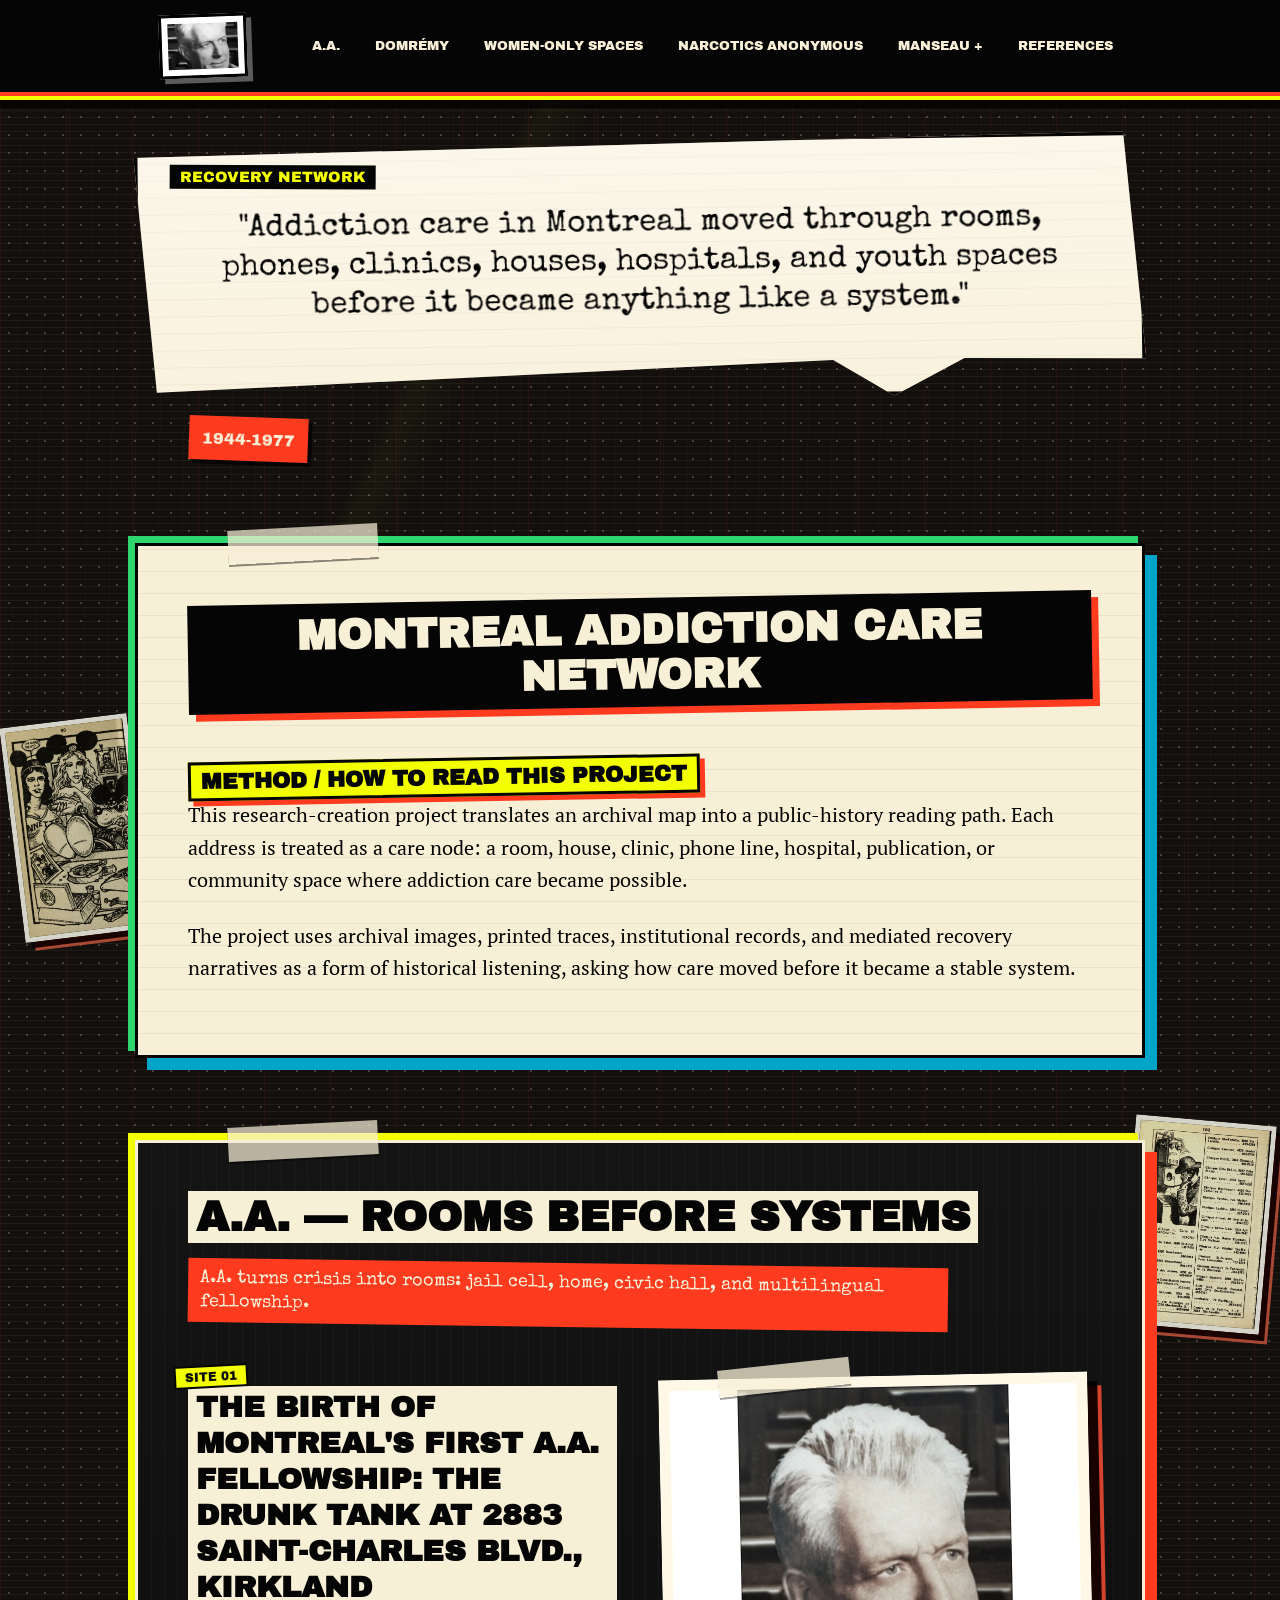
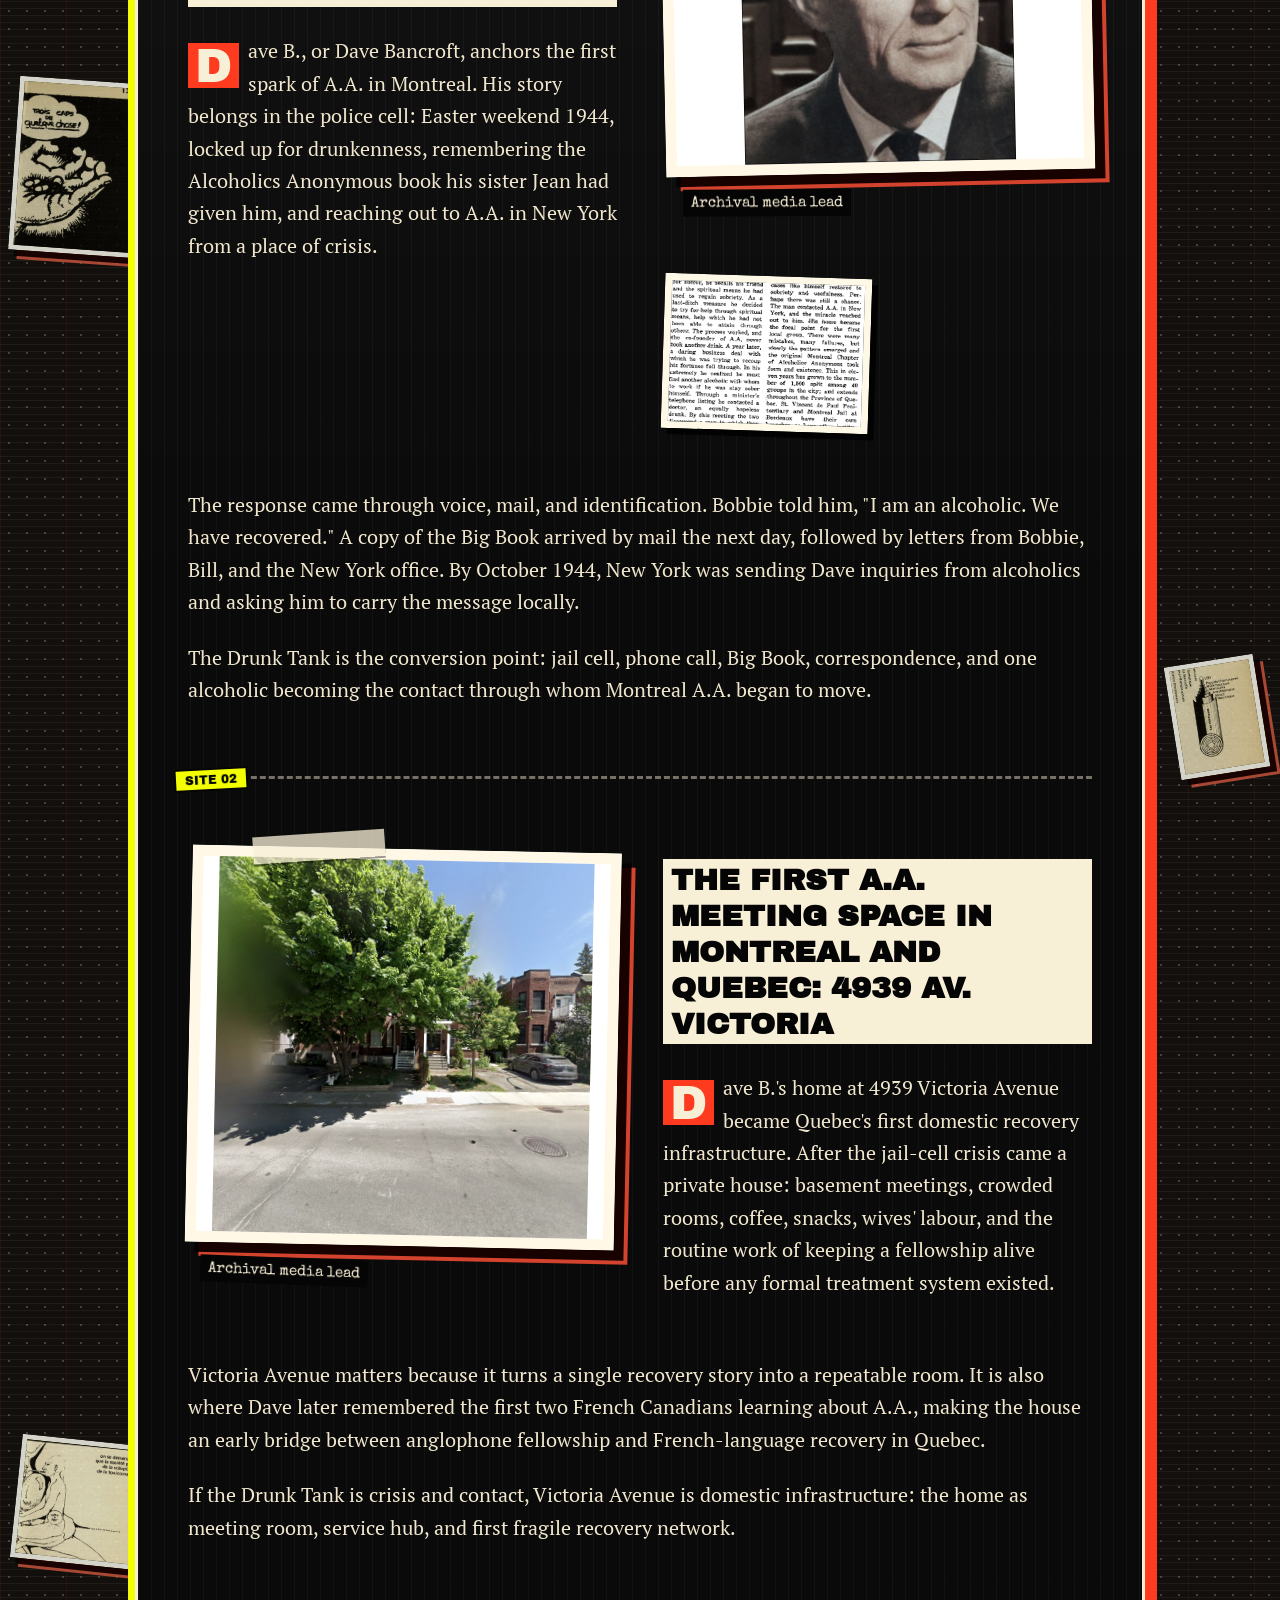
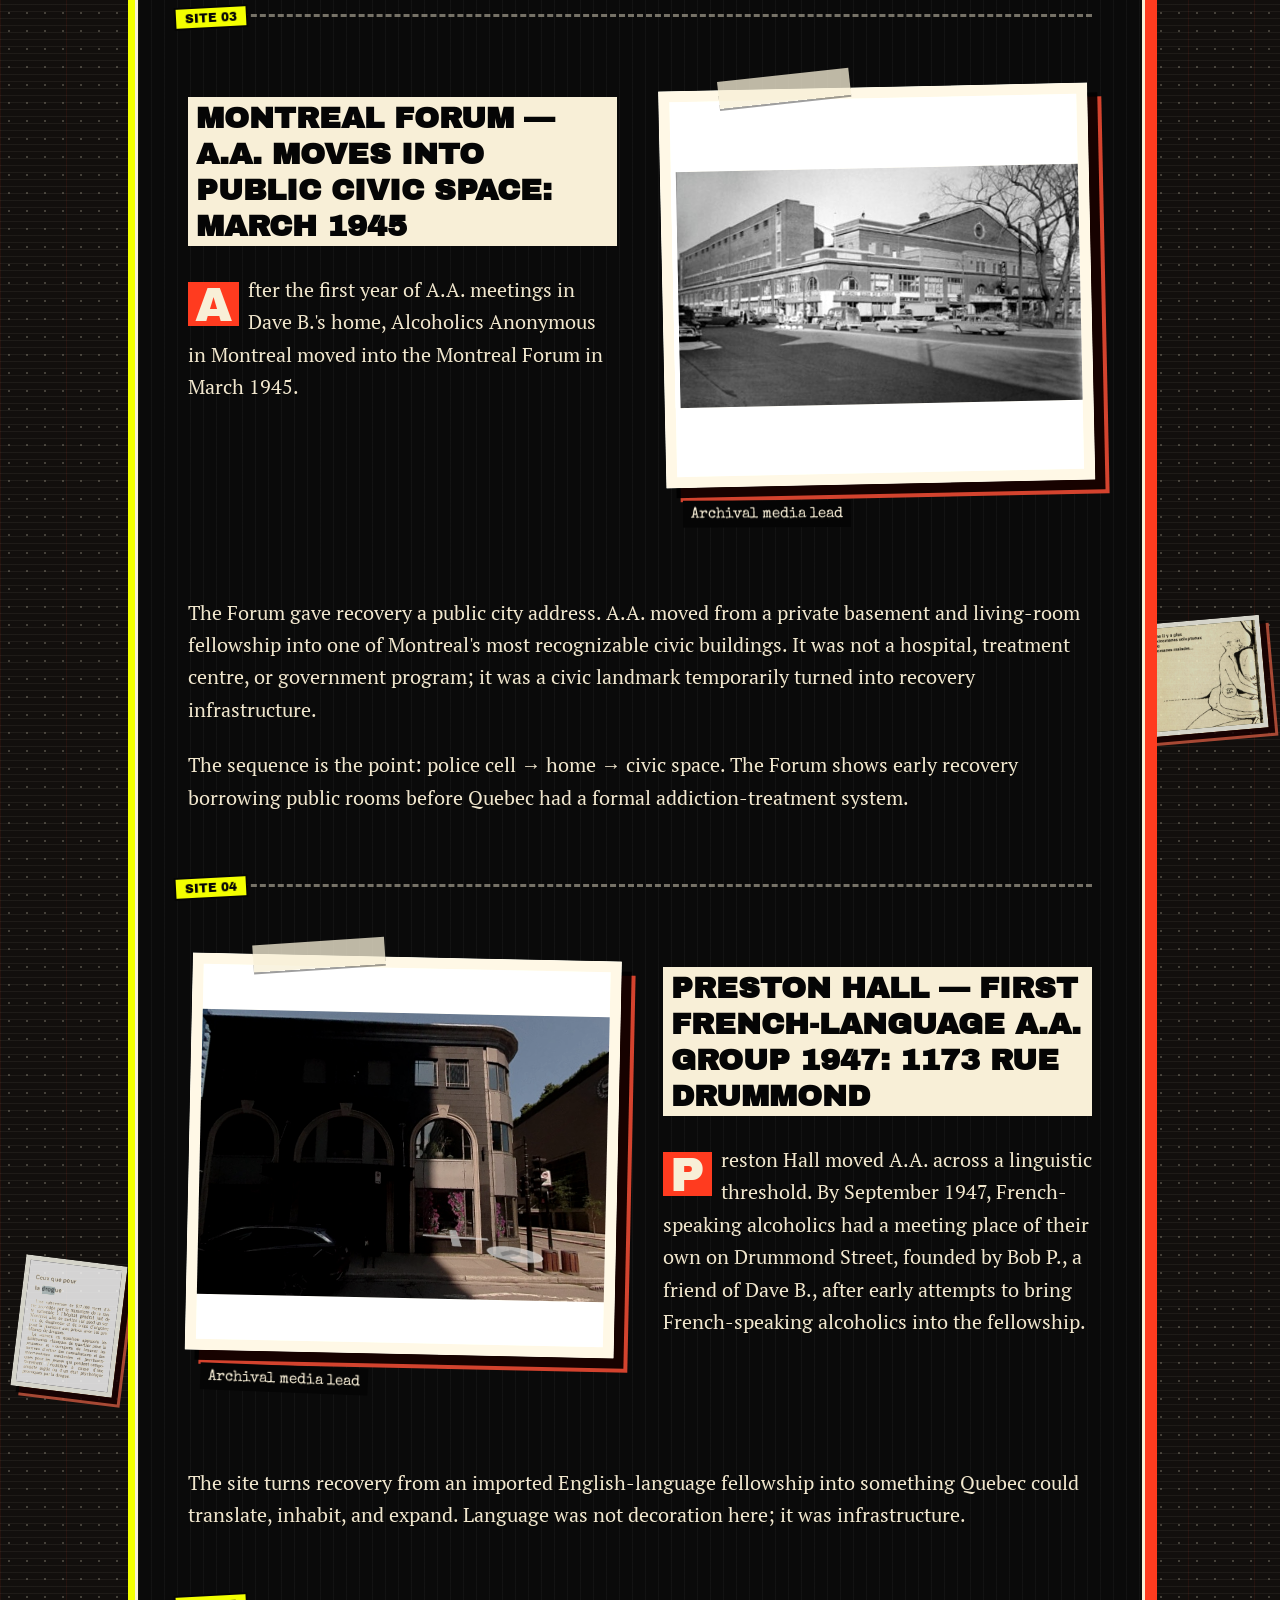
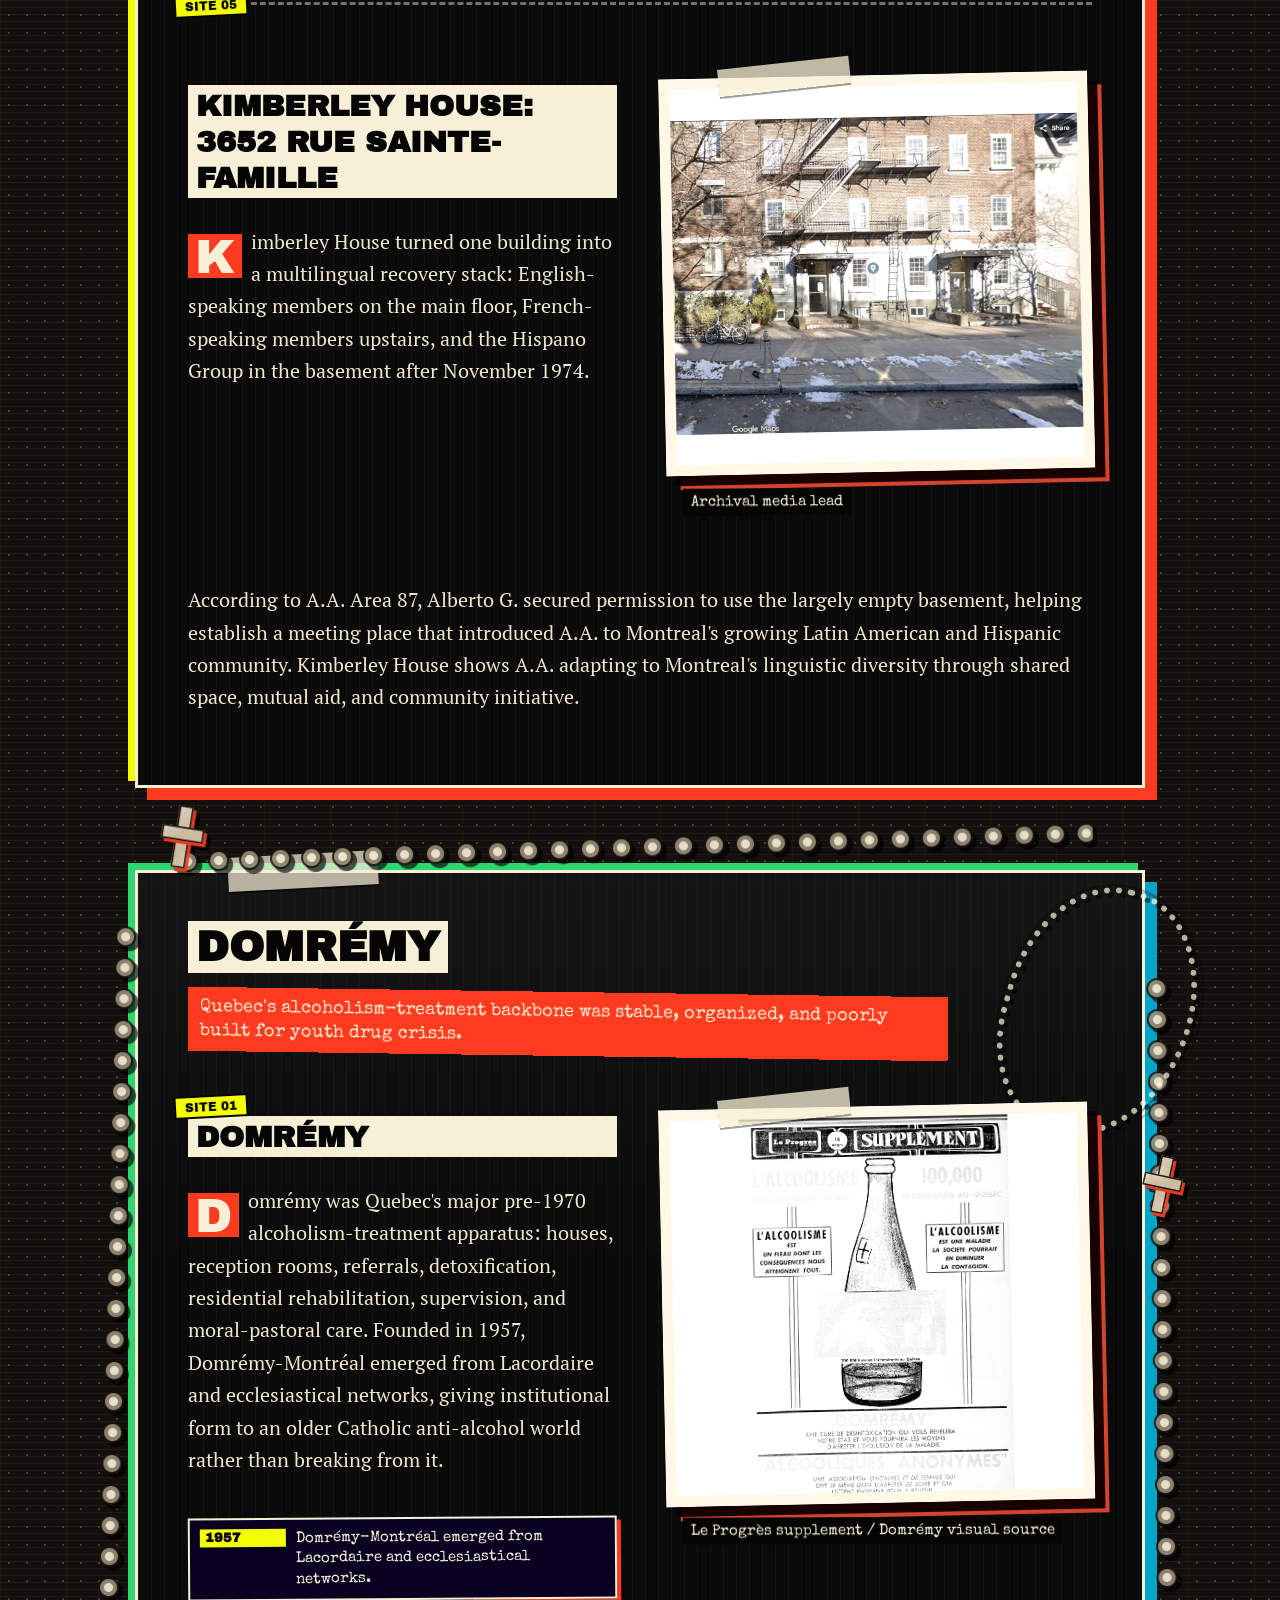
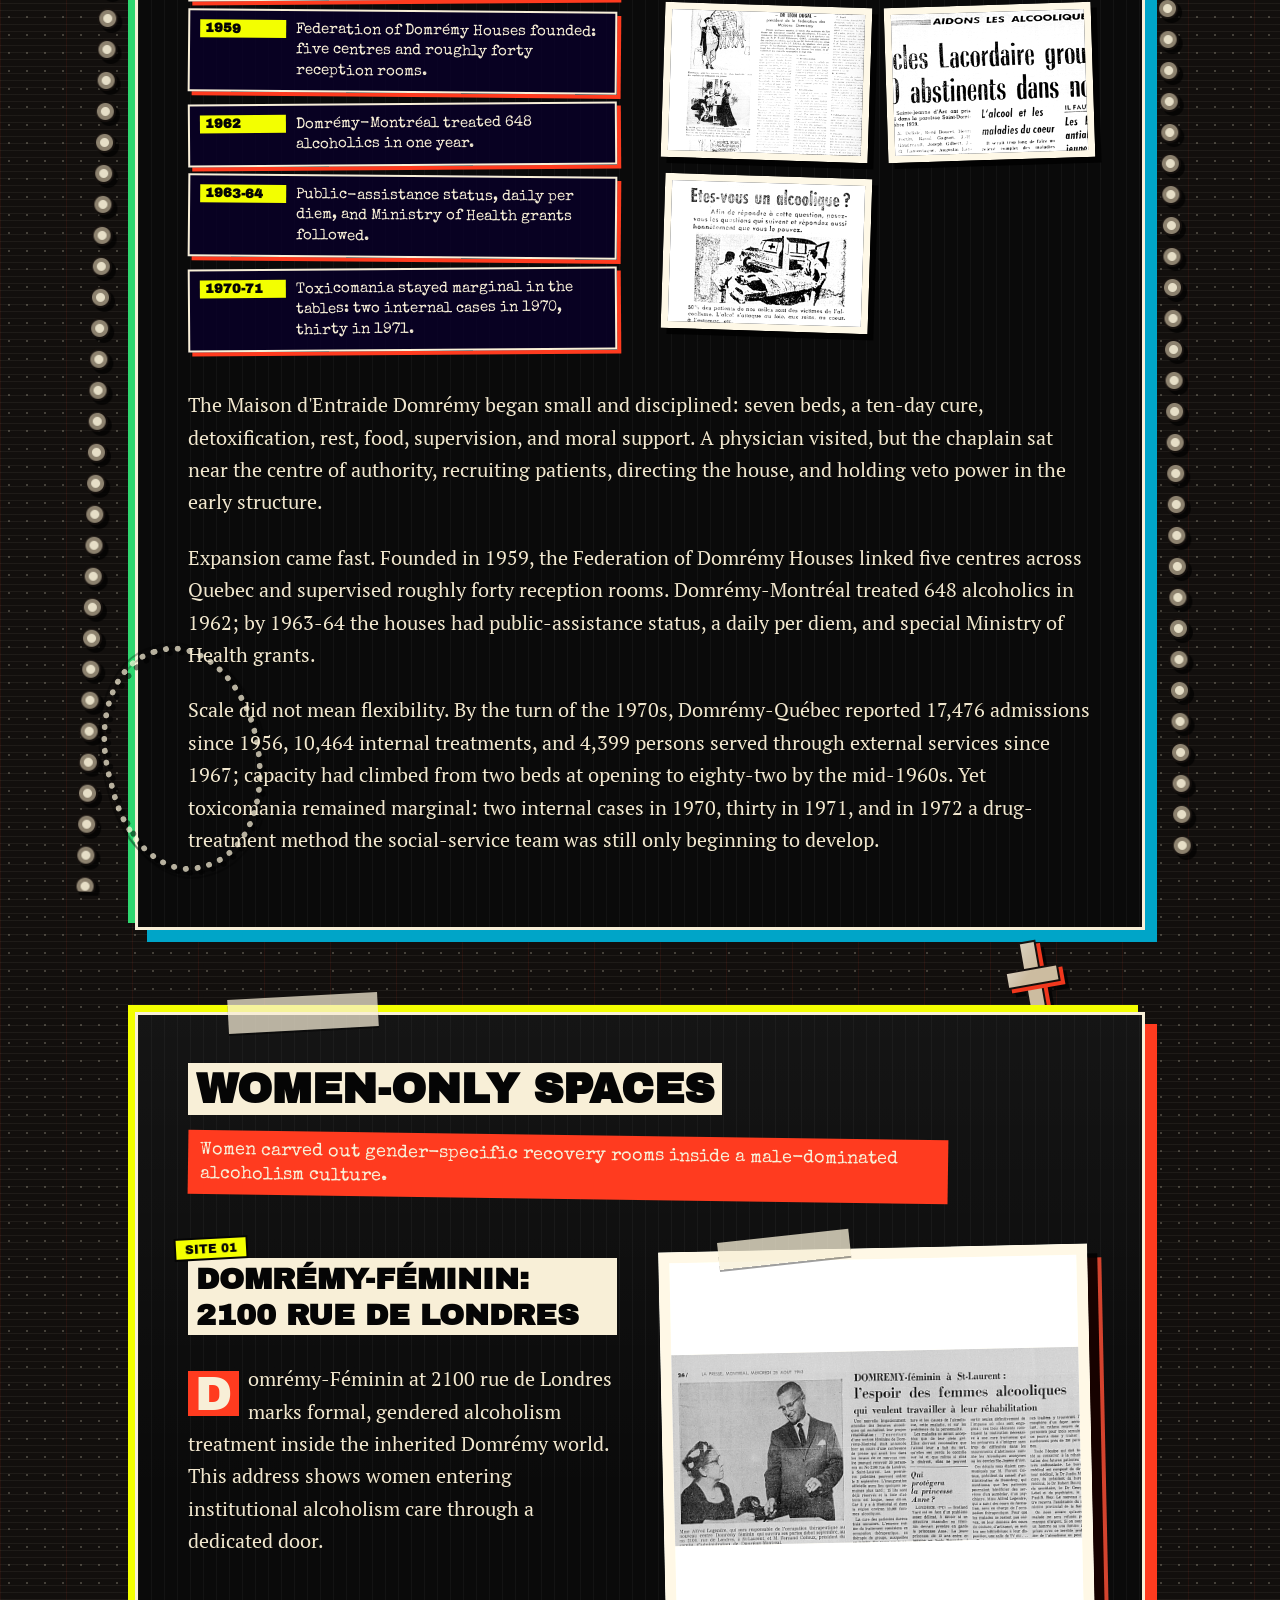
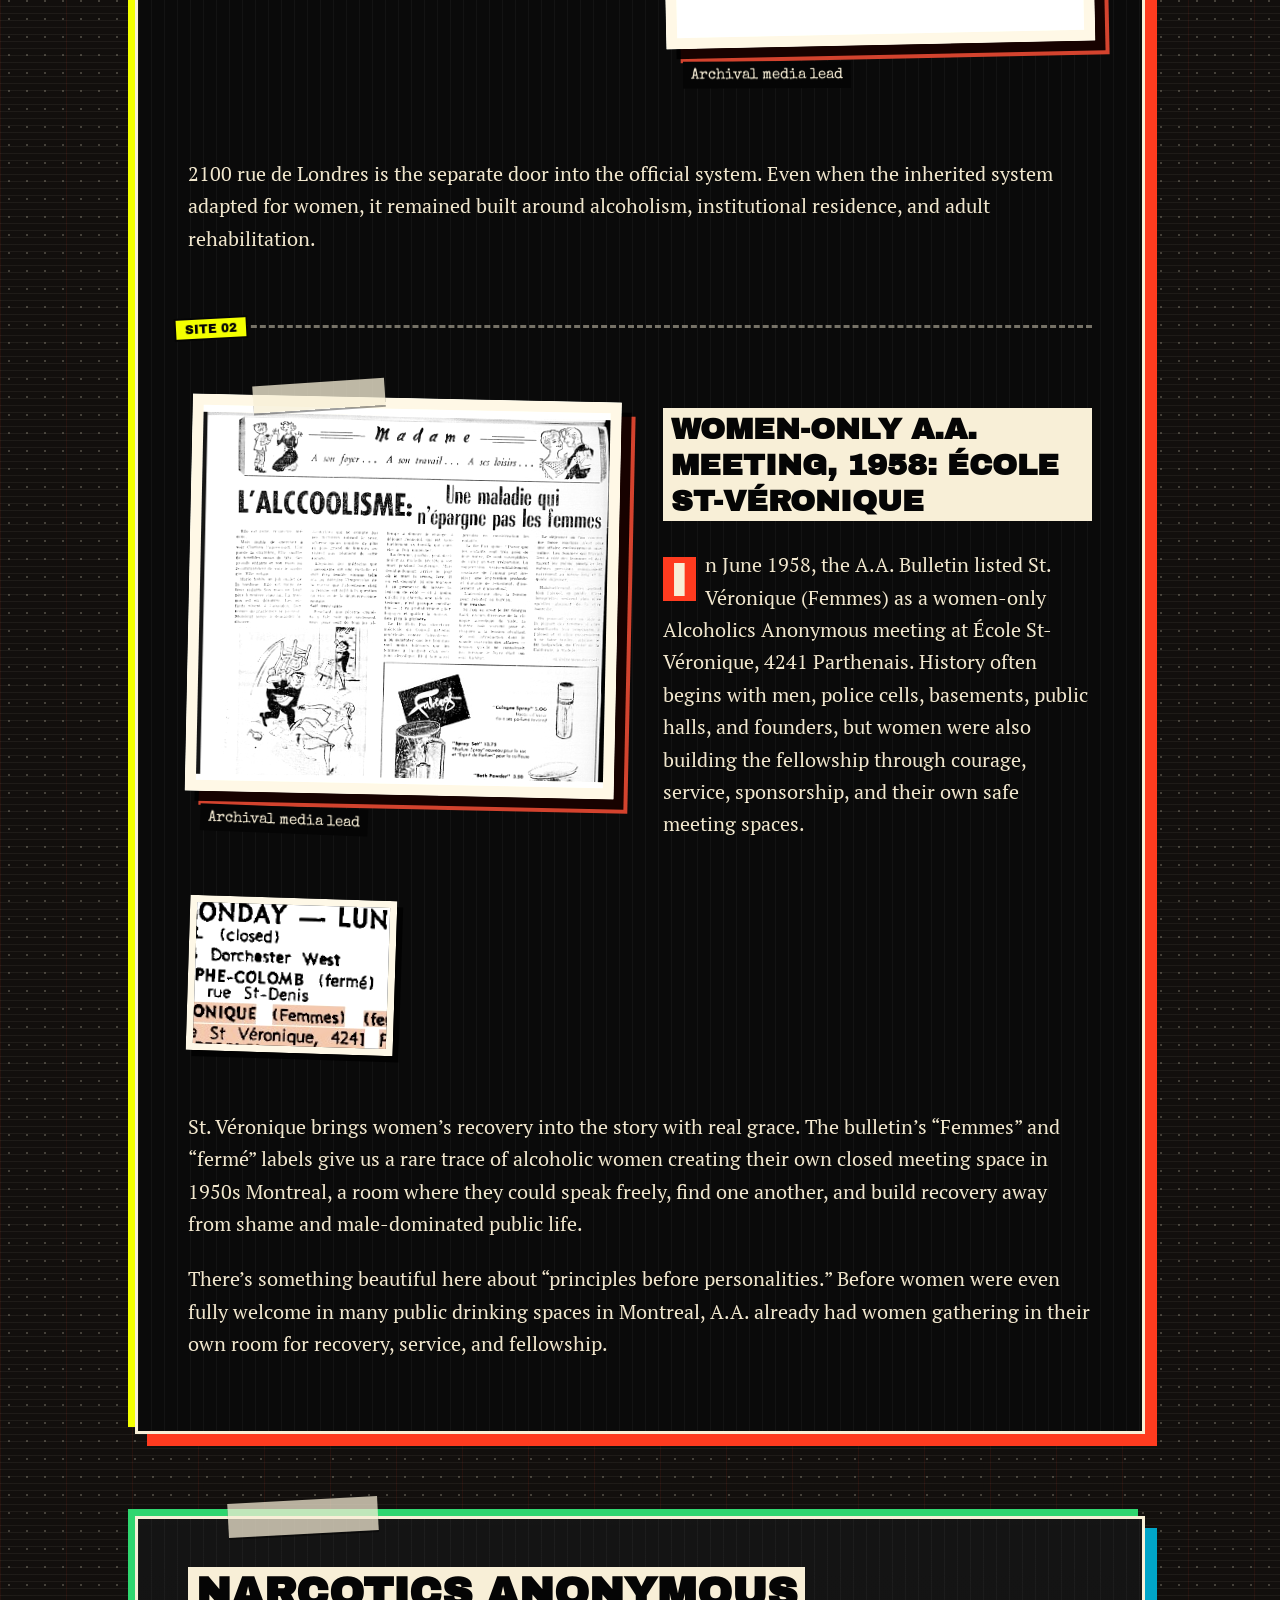
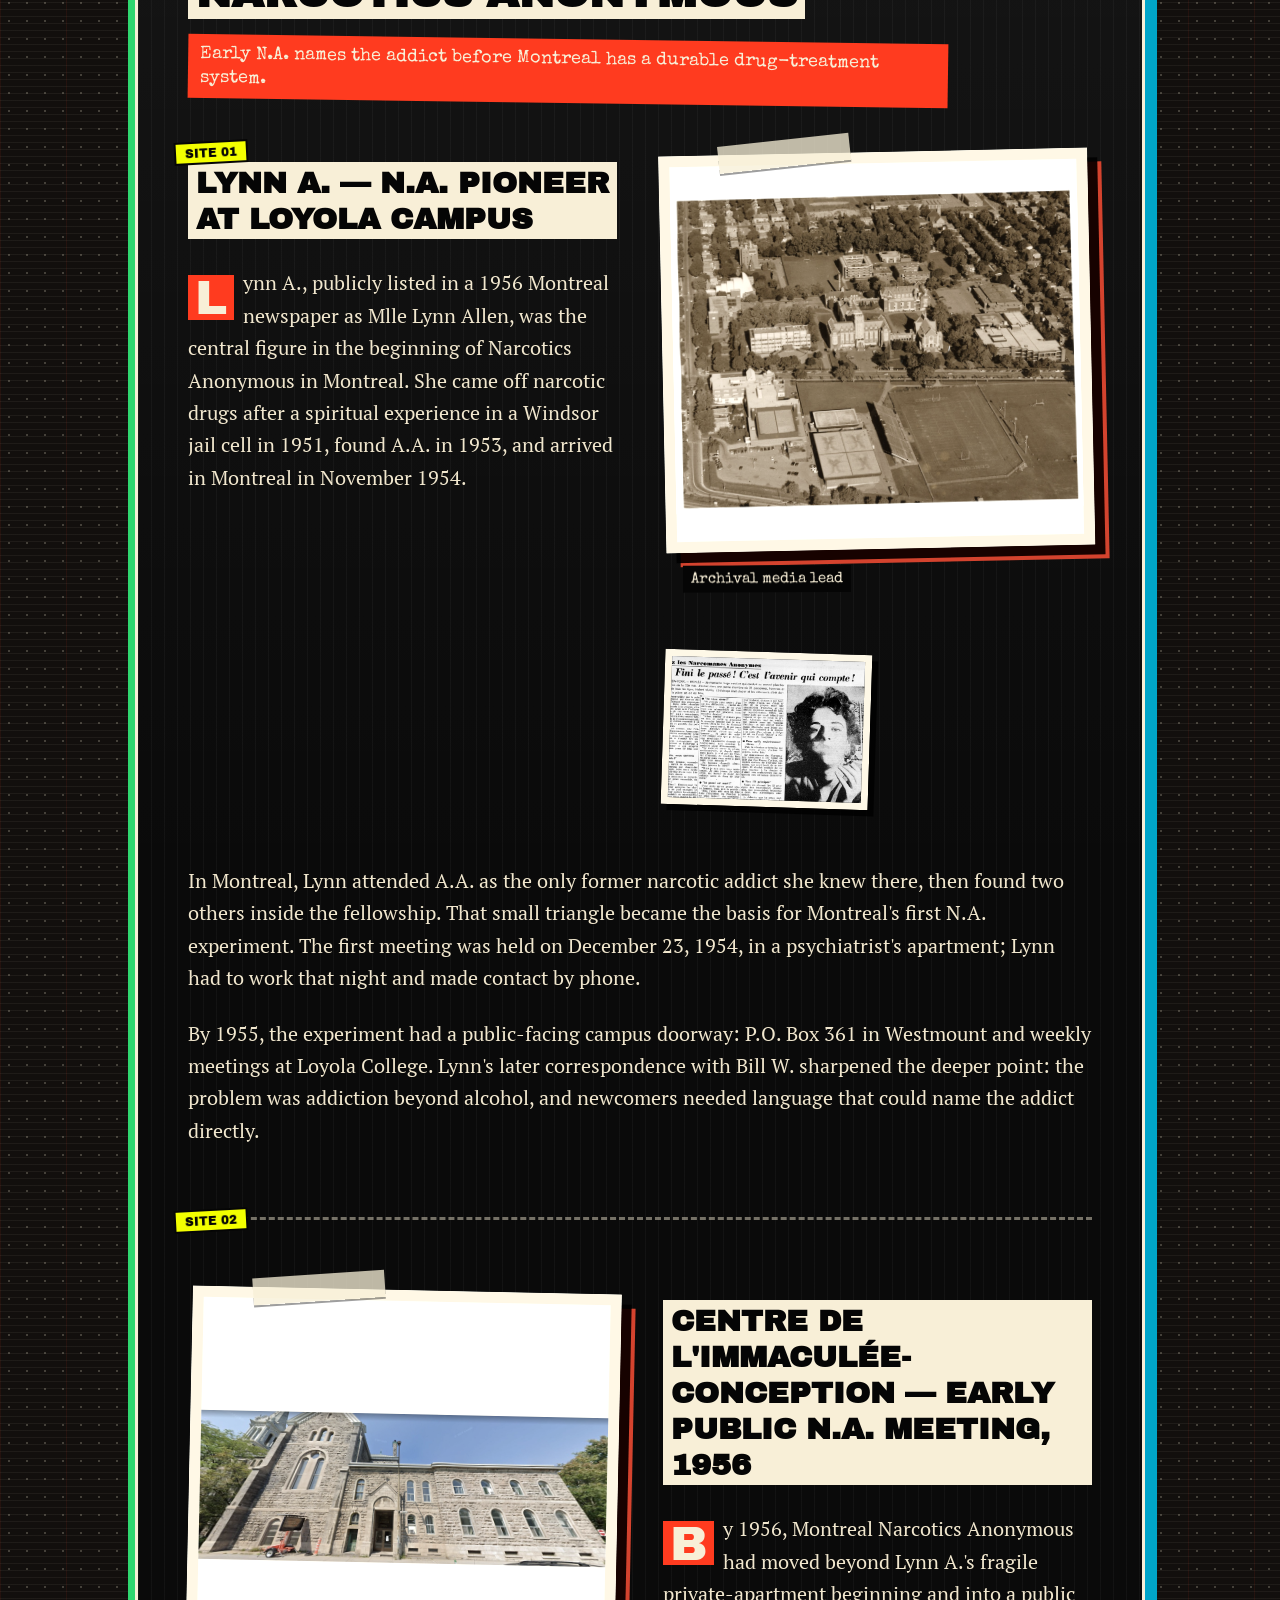
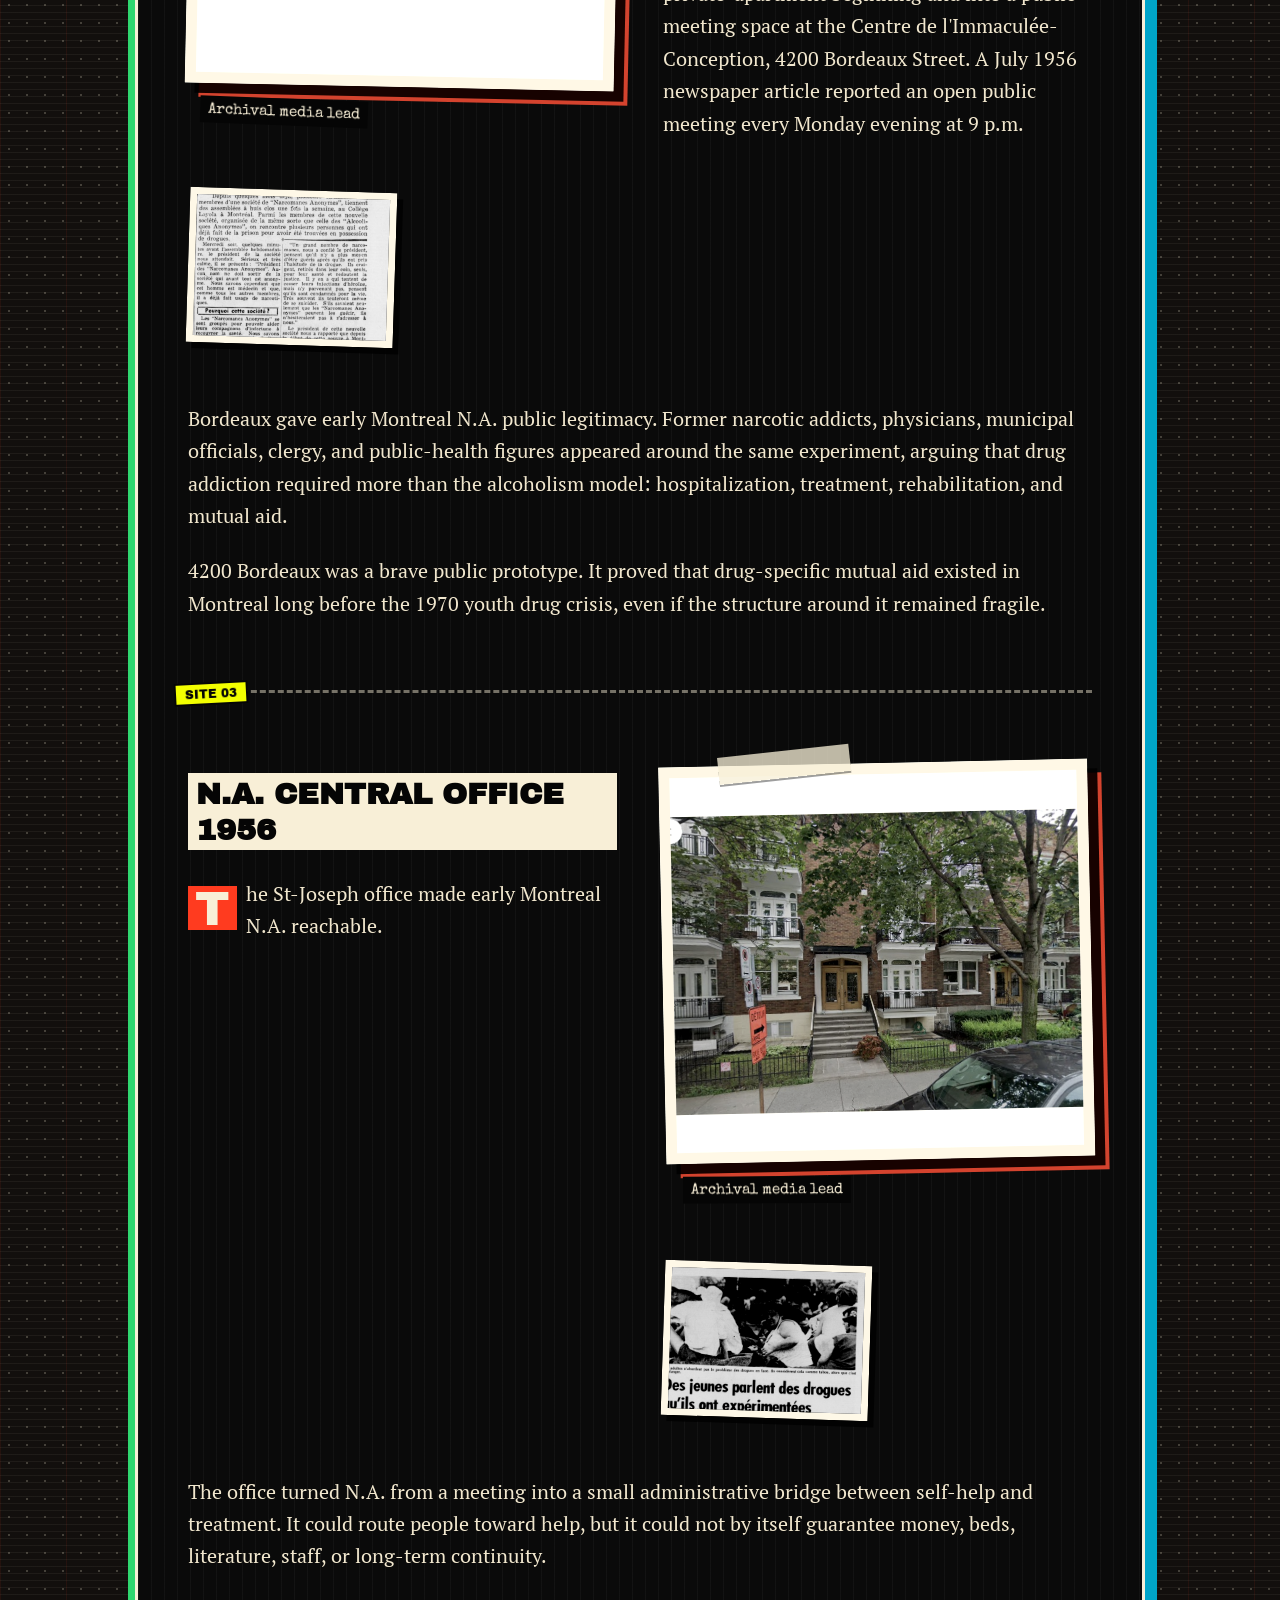
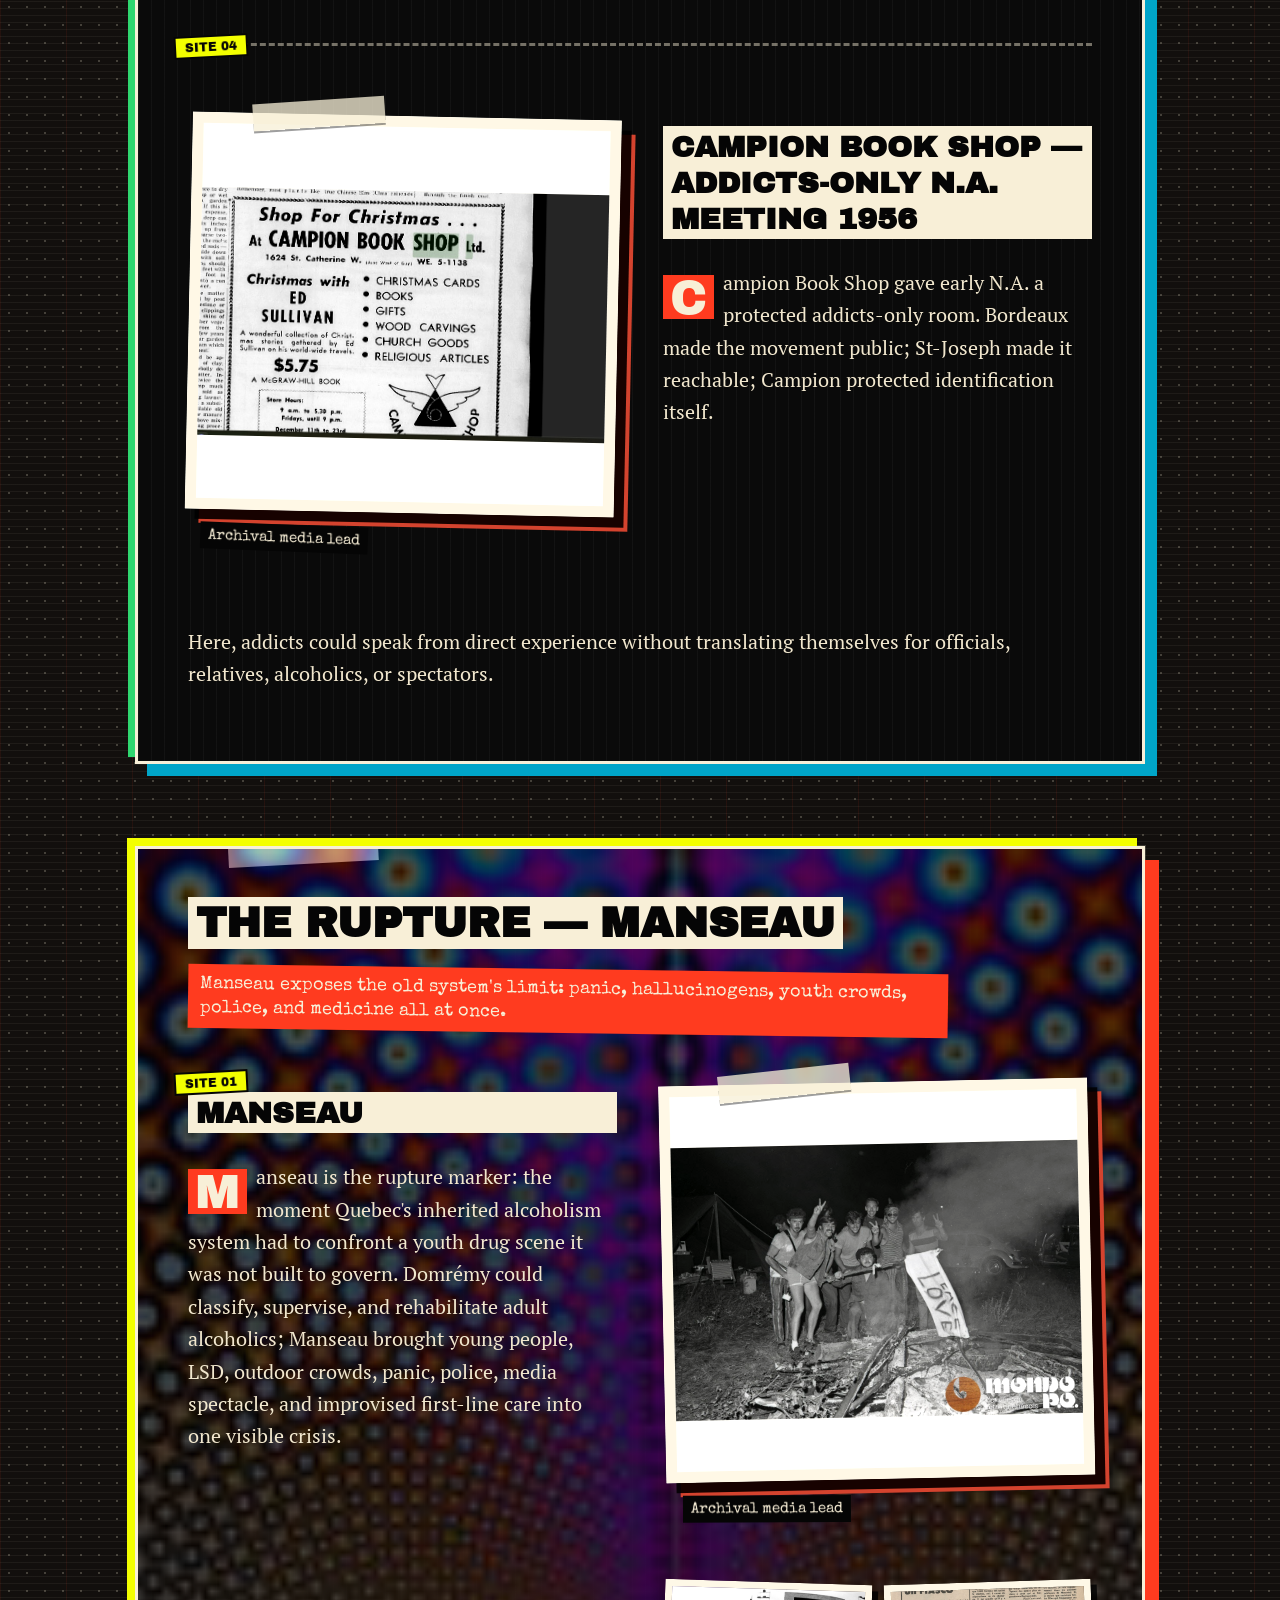
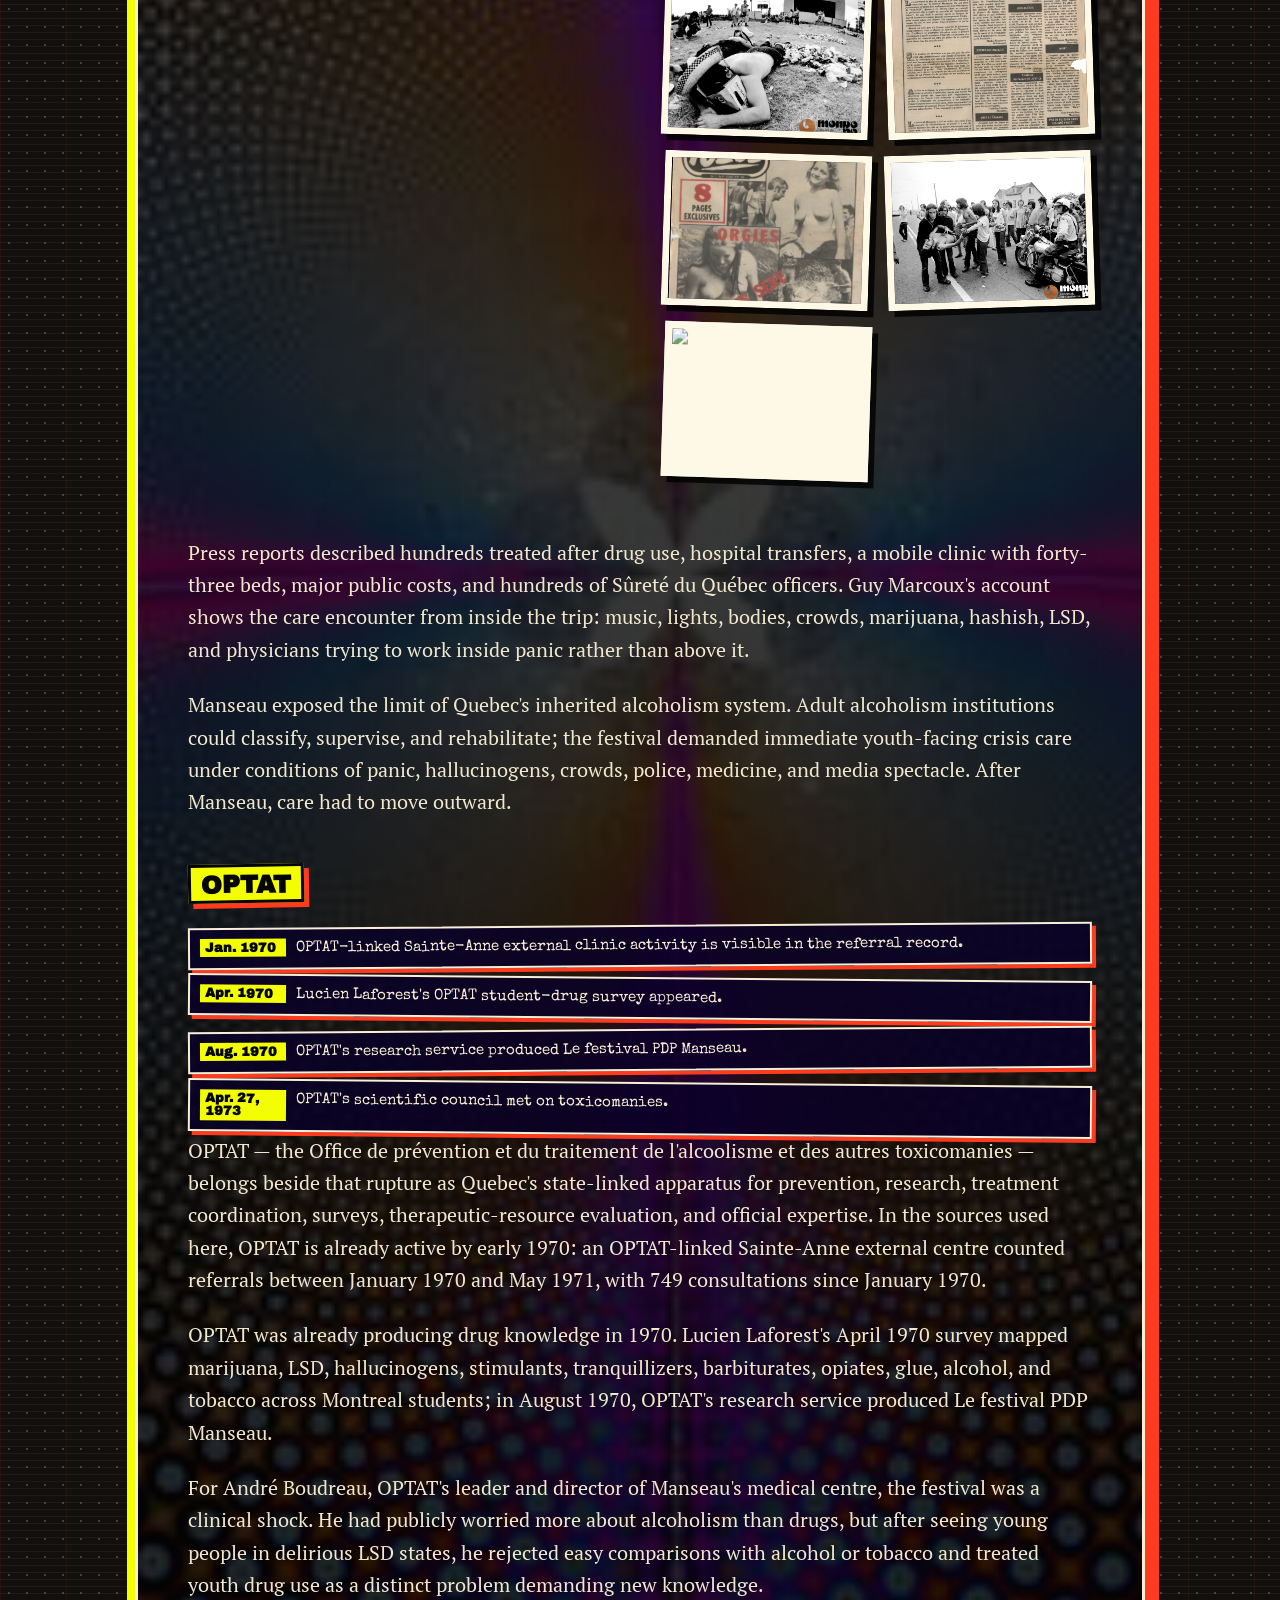
==== index.html @ dfe30a6e "Use psychedelic background for Manseau" ====
<!doctype html>
<html lang="en">
<head>
  <meta charset="utf-8">
  <meta name="viewport" content="width=device-width, initial-scale=1">
  <title>Montreal Addiction Care Network</title>
  <meta name="description" content="A long-scroll website generated from the Montreal Addiction Care Network KML.">
  <link rel="preconnect" href="https://fonts.googleapis.com">
  <link rel="preconnect" href="https://fonts.gstatic.com" crossorigin>
  <link href="https://fonts.googleapis.com/css2?family=Archivo+Black&family=Montserrat:wght@300;400;600;700;800;900&family=PT+Serif:wght@400;700&family=Special+Elite&display=swap" rel="stylesheet">
  <link rel="stylesheet" href="styles.css">
</head>
<body class="body">
  <div class="margin-collage" aria-hidden="true"><img class="margin-scrap margin-scrap-1" src="assets/supplemental/margin-mouse-clinic.png" alt="" loading="lazy">
<img class="margin-scrap margin-scrap-2" src="assets/supplemental/margin-service-directory.png" alt="" loading="lazy">
<img class="margin-scrap margin-scrap-3" src="assets/supplemental/margin-three-caps.png" alt="" loading="lazy">
<img class="margin-scrap margin-scrap-4" src="assets/supplemental/margin-substance-ladder.png" alt="" loading="lazy">
<img class="margin-scrap margin-scrap-5" src="assets/supplemental/margin-volupte.png" alt="" loading="lazy">
<img class="margin-scrap margin-scrap-6" src="assets/supplemental/margin-toxicomanes.png" alt="" loading="lazy">
<img class="margin-scrap margin-scrap-7" src="assets/supplemental/margin-jgh-drug-subvention.png" alt="" loading="lazy"></div>
  <header class="navbar-2 w-nav">
    <div class="container-6 w-container">
      <a class="brand w-nav-brand" href="#welcome" aria-label="Home"><img src="assets/kml-media/chapter-01-01.jpg" alt="Montreal Addiction Care Network" class="image-5"></a>
      <nav class="nav-menu w-nav-menu" aria-label="Main navigation">
        <a class="nav-link w-nav-link" href="#a-a-rooms-before-systems">A.A.</a>
<a class="nav-link w-nav-link" href="#domremy">Domrémy</a>
<a class="nav-link w-nav-link" href="#women-only-spaces">Women-only Spaces</a>
<a class="nav-link w-nav-link" href="#narcotics-anonymous">Narcotics Anonymous</a>
<div class="nav-dropdown">
          <a class="nav-link w-nav-link nav-dropdown-toggle" href="#the-rupture-manseau">Manseau</a>
          <div class="nav-dropdown-menu">
            <a class="nav-dropdown-link" href="#13-manseau">Manseau</a>
            <a class="nav-dropdown-link" href="#optat">OPTAT</a>
            <a class="nav-dropdown-link" href="#21-logos-mainmise-underground-print-as-referral-infrastructure">Print Networks</a>
          </div>
        </div>
        <a class="nav-link w-nav-link" href="#references">References</a>
      </nav>
    </div>
  </header>

  <main class="container-2 w-container" id="welcome">
    <section class="speech-bubble" aria-label="Opening quote">
      <div class="text-block-4">"Addiction care in Montreal moved through rooms, phones, clinics, houses, hospitals, and youth spaces before it became anything like a system."</div>
    </section>
    <div class="quote-attribution">1944-1977</div>

    <section class="topic-container intro-panel" id="zine">
      <h1>Montreal Addiction Care Network</h1>
      <div class="centered-text-block">
        <div class="left-aligned-text-block">
          <h3 class="method-heading">Method / How to read this project</h3>
          <p>This research-creation project translates an archival map into a public-history reading path. Each address is treated as a care node: a room, house, clinic, phone line, hospital, publication, or community space where addiction care became possible.</p>
<p>The project uses archival images, printed traces, institutional records, and mediated recovery narratives as a form of historical listening, asking how care moved before it became a stable system.</p>
        </div>
      </div>
    </section>

    
    <section class="topic-container" id="a-a-rooms-before-systems">
      
      <h2 class="heading">A.A. — Rooms Before Systems</h2>
      <p class="section-kicker">A.A. turns crisis into rooms: jail cell, home, civic hall, and multilingual fellowship.</p>
      
    <article class="entry" id="01-the-birth-of-montreal-s-first-a-a-fellowship-the-drunk-tank-at-2">
      <div class="row">
        
      <div class="column text-column">
        <h3 class="heading-2 non-underlined">The birth of Montreal&#x27;s first A.A. fellowship: The Drunk Tank at 2883 Saint-Charles Blvd., Kirkland</h3>
        <div class="left-aligned-text-block"><p>Dave B., or Dave Bancroft, anchors the first spark of A.A. in Montreal. His story belongs in the police cell: Easter weekend 1944, locked up for drunkenness, remembering the Alcoholics Anonymous book his sister Jean had given him, and reaching out to A.A. in New York from a place of crisis.</p></div>
      </div><div class="column image-column">
        <figure class="media-frame ">
          <img class="" src="assets/kml-media/chapter-01-01.jpg" alt="The birth of Montreal&#x27;s first A.A. fellowship: The Drunk Tank at 2883 Saint-Charles Blvd., Kirkland">
          <figcaption class="illustration-attribution">Archival media lead</figcaption>
        </figure><div class="mini-gallery"><img src="assets/kml-media/chapter-01-02.jpg" alt="The birth of Montreal&#x27;s first A.A. fellowship: The Drunk Tank at 2883 Saint-Charles Blvd., Kirkland supporting image 2"></div></div>
      </div>
      <div class="centered-text-block"><div class="left-aligned-text-block"><p>The response came through voice, mail, and identification. Bobbie told him, &quot;I am an alcoholic. We have recovered.&quot; A copy of the Big Book arrived by mail the next day, followed by letters from Bobbie, Bill, and the New York office. By October 1944, New York was sending Dave inquiries from alcoholics and asking him to carry the message locally.</p>
<p>The Drunk Tank is the conversion point: jail cell, phone call, Big Book, correspondence, and one alcoholic becoming the contact through whom Montreal A.A. began to move.</p></div></div>
    </article>

    <article class="entry" id="02-the-first-a-a-meeting-space-in-montreal-and-quebec-4939-av-victo">
      <div class="row">
        <div class="column image-column">
        <figure class="media-frame ">
          <img class="" src="assets/kml-media/chapter-02-01.jpg" alt="The first A.A. meeting space in Montreal and Quebec: 4939 Av. Victoria">
          <figcaption class="illustration-attribution">Archival media lead</figcaption>
        </figure></div>
      <div class="column text-column">
        <h3 class="heading-2 non-underlined">The first A.A. meeting space in Montreal and Quebec: 4939 Av. Victoria</h3>
        <div class="left-aligned-text-block"><p>Dave B.&#x27;s home at 4939 Victoria Avenue became Quebec&#x27;s first domestic recovery infrastructure. After the jail-cell crisis came a private house: basement meetings, crowded rooms, coffee, snacks, wives&#x27; labour, and the routine work of keeping a fellowship alive before any formal treatment system existed.</p></div>
      </div>
      </div>
      <div class="centered-text-block"><div class="left-aligned-text-block"><p>Victoria Avenue matters because it turns a single recovery story into a repeatable room. It is also where Dave later remembered the first two French Canadians learning about A.A., making the house an early bridge between anglophone fellowship and French-language recovery in Quebec.</p>
<p>If the Drunk Tank is crisis and contact, Victoria Avenue is domestic infrastructure: the home as meeting room, service hub, and first fragile recovery network.</p></div></div>
    </article>

    <article class="entry" id="03-montreal-forum-a-a-moves-into-public-civic-space-march-1945">
      <div class="row">
        
      <div class="column text-column">
        <h3 class="heading-2 non-underlined">Montreal Forum — A.A. Moves Into Public Civic Space: March 1945</h3>
        <div class="left-aligned-text-block"><p>After the first year of A.A. meetings in Dave B.&#x27;s home, Alcoholics Anonymous in Montreal moved into the Montreal Forum in March 1945.</p></div>
      </div><div class="column image-column">
        <figure class="media-frame ">
          <img class="" src="assets/kml-media/chapter-03-01.jpg" alt="Montreal Forum — A.A. Moves Into Public Civic Space: March 1945">
          <figcaption class="illustration-attribution">Archival media lead</figcaption>
        </figure></div>
      </div>
      <div class="centered-text-block"><div class="left-aligned-text-block"><p>The Forum gave recovery a public city address. A.A. moved from a private basement and living-room fellowship into one of Montreal&#x27;s most recognizable civic buildings. It was not a hospital, treatment centre, or government program; it was a civic landmark temporarily turned into recovery infrastructure.</p>
<p>The sequence is the point: police cell → home → civic space. The Forum shows early recovery borrowing public rooms before Quebec had a formal addiction-treatment system.</p></div></div>
    </article>

    <article class="entry" id="04-preston-hall-first-french-language-a-a-group-1947-1173-rue-drumm">
      <div class="row">
        <div class="column image-column">
        <figure class="media-frame ">
          <img class="" src="assets/kml-media/chapter-04-01.jpg" alt="Preston Hall — First French-Language A.A. Group 1947: 1173 Rue Drummond">
          <figcaption class="illustration-attribution">Archival media lead</figcaption>
        </figure></div>
      <div class="column text-column">
        <h3 class="heading-2 non-underlined">Preston Hall — First French-Language A.A. Group 1947: 1173 Rue Drummond</h3>
        <div class="left-aligned-text-block"><p>Preston Hall moved A.A. across a linguistic threshold. By September 1947, French-speaking alcoholics had a meeting place of their own on Drummond Street, founded by Bob P., a friend of Dave B., after early attempts to bring French-speaking alcoholics into the fellowship.</p></div>
      </div>
      </div>
      <div class="centered-text-block"><div class="left-aligned-text-block"><p>The site turns recovery from an imported English-language fellowship into something Quebec could translate, inhabit, and expand. Language was not decoration here; it was infrastructure.</p></div></div>
    </article>

    <article class="entry" id="05-kimberley-house-3652-rue-sainte-famille">
      <div class="row">
        
      <div class="column text-column">
        <h3 class="heading-2 non-underlined">Kimberley House: 3652 Rue Sainte-Famille</h3>
        <div class="left-aligned-text-block"><p>Kimberley House turned one building into a multilingual recovery stack: English-speaking members on the main floor, French-speaking members upstairs, and the Hispano Group in the basement after November 1974.</p></div>
      </div><div class="column image-column">
        <figure class="media-frame ">
          <img class="" src="assets/kml-media/chapter-05-01.jpg" alt="Kimberley House: 3652 Rue Sainte-Famille">
          <figcaption class="illustration-attribution">Archival media lead</figcaption>
        </figure></div>
      </div>
      <div class="centered-text-block"><div class="left-aligned-text-block"><p>According to A.A. Area 87, Alberto G. secured permission to use the largely empty basement, helping establish a meeting place that introduced A.A. to Montreal&#x27;s growing Latin American and Hispanic community. Kimberley House shows A.A. adapting to Montreal&#x27;s linguistic diversity through shared space, mutual aid, and community initiative.</p></div></div>
    </article>
    </section>
    <section class="topic-container" id="domremy">
      
      <div class="domremy-rosary-decor" aria-hidden="true">
        <span class="rosary-chain rosary-chain-top"></span>
        <span class="rosary-chain rosary-chain-left"></span>
        <span class="rosary-chain rosary-chain-right"></span>
        <span class="rosary-loop rosary-loop-1"></span>
        <span class="rosary-loop rosary-loop-2"></span>
        <span class="rosary-cross rosary-cross-1"></span>
        <span class="rosary-cross rosary-cross-2"></span>
        <span class="rosary-cross rosary-cross-3"></span>
      </div>
      <h2 class="heading">Domrémy</h2>
      <p class="section-kicker">Quebec&#x27;s alcoholism-treatment backbone was stable, organized, and poorly built for youth drug crisis.</p>
      
    <article class="entry" id="06-domremy">
      <div class="row">
        
      <div class="column text-column">
        <h3 class="heading-2 non-underlined">Domrémy</h3>
        <div class="left-aligned-text-block"><p>Domrémy was Quebec&#x27;s major pre-1970 alcoholism-treatment apparatus: houses, reception rooms, referrals, detoxification, residential rehabilitation, supervision, and moral-pastoral care. Founded in 1957, Domrémy-Montréal emerged from Lacordaire and ecclesiastical networks, giving institutional form to an older Catholic anti-alcohol world rather than breaking from it.</p></div>
        <ul class="date-strip" aria-label="Domrémy key dates"><li><strong>1957</strong><span>Domrémy-Montréal emerged from Lacordaire and ecclesiastical networks.</span></li>
<li><strong>1959</strong><span>Federation of Domrémy Houses founded: five centres and roughly forty reception rooms.</span></li>
<li><strong>1962</strong><span>Domrémy-Montréal treated 648 alcoholics in one year.</span></li>
<li><strong>1963-64</strong><span>Public-assistance status, daily per diem, and Ministry of Health grants followed.</span></li>
<li><strong>1970-71</strong><span>Toxicomania stayed marginal in the tables: two internal cases in 1970, thirty in 1971.</span></li></ul>
      </div><div class="column image-column">
        <figure class="media-frame ">
          <img class="" src="assets/supplemental/domremy-le-progres-supplement.png" alt="Domrémy">
          <figcaption class="illustration-attribution">Le Progrès supplement / Domrémy visual source</figcaption>
        </figure><div class="mini-gallery"><img src="assets/supplemental/domremy-maisons-domremy.png" alt="Domrémy supporting image 2">
<img src="assets/supplemental/domremy-lacordaire-17000.png" alt="Domrémy supporting image 3">
<img src="assets/supplemental/domremy-alcoolique-question.png" alt="Domrémy supporting image 4"></div></div>
      </div>
      <div class="centered-text-block"><div class="left-aligned-text-block"><p>The Maison d&#x27;Entraide Domrémy began small and disciplined: seven beds, a ten-day cure, detoxification, rest, food, supervision, and moral support. A physician visited, but the chaplain sat near the centre of authority, recruiting patients, directing the house, and holding veto power in the early structure.</p>
<p>Expansion came fast. Founded in 1959, the Federation of Domrémy Houses linked five centres across Quebec and supervised roughly forty reception rooms. Domrémy-Montréal treated 648 alcoholics in 1962; by 1963-64 the houses had public-assistance status, a daily per diem, and special Ministry of Health grants.</p>
<p>Scale did not mean flexibility. By the turn of the 1970s, Domrémy-Québec reported 17,476 admissions since 1956, 10,464 internal treatments, and 4,399 persons served through external services since 1967; capacity had climbed from two beds at opening to eighty-two by the mid-1960s. Yet toxicomania remained marginal: two internal cases in 1970, thirty in 1971, and in 1972 a drug-treatment method the social-service team was still only beginning to develop.</p></div></div>
    </article>
    </section>
    <section class="topic-container" id="women-only-spaces">
      
      <h2 class="heading">Women-only Spaces</h2>
      <p class="section-kicker">Women carved out gender-specific recovery rooms inside a male-dominated alcoholism culture.</p>
      
    <article class="entry" id="07-domremy-feminin-2100-rue-de-londres">
      <div class="row">
        
      <div class="column text-column">
        <h3 class="heading-2 non-underlined">Domrémy-Féminin: 2100 Rue de Londres</h3>
        <div class="left-aligned-text-block"><p>Domrémy-Féminin at 2100 rue de Londres marks formal, gendered alcoholism treatment inside the inherited Domrémy world. This address shows women entering institutional alcoholism care through a dedicated door.</p></div>
      </div><div class="column image-column">
        <figure class="media-frame ">
          <img class="" src="assets/kml-media/chapter-07-01.jpg" alt="Domrémy-Féminin: 2100 Rue de Londres">
          <figcaption class="illustration-attribution">Archival media lead</figcaption>
        </figure></div>
      </div>
      <div class="centered-text-block"><div class="left-aligned-text-block"><p>2100 rue de Londres is the separate door into the official system. Even when the inherited system adapted for women, it remained built around alcoholism, institutional residence, and adult rehabilitation.</p></div></div>
    </article>

    <article class="entry" id="08-women-only-a-a-meeting-1958-ecole-st-veronique">
      <div class="row">
        <div class="column image-column">
        <figure class="media-frame ">
          <img class="" src="assets/kml-media/chapter-08-01.jpg" alt="Women-Only A.A. Meeting, 1958: École St-Véronique">
          <figcaption class="illustration-attribution">Archival media lead</figcaption>
        </figure><div class="mini-gallery"><img src="assets/kml-media/chapter-08-02.jpg" alt="Women-Only A.A. Meeting, 1958: École St-Véronique supporting image 2"></div></div>
      <div class="column text-column">
        <h3 class="heading-2 non-underlined">Women-Only A.A. Meeting, 1958: École St-Véronique</h3>
        <div class="left-aligned-text-block"><p>In June 1958, the A.A. Bulletin listed St. Véronique (Femmes) as a women-only Alcoholics Anonymous meeting at École St-Véronique, 4241 Parthenais. History often begins with men, police cells, basements, public halls, and founders, but women were also building the fellowship through courage, service, sponsorship, and their own safe meeting spaces.</p></div>
      </div>
      </div>
      <div class="centered-text-block"><div class="left-aligned-text-block"><p>St. Véronique brings women’s recovery into the story with real grace. The bulletin’s “Femmes” and “fermé” labels give us a rare trace of alcoholic women creating their own closed meeting space in 1950s Montreal, a room where they could speak freely, find one another, and build recovery away from shame and male-dominated public life.</p>
<p>There’s something beautiful here about “principles before personalities.” Before women were even fully welcome in many public drinking spaces in Montreal, A.A. already had women gathering in their own room for recovery, service, and fellowship.</p></div></div>
    </article>
    </section>
    <section class="topic-container" id="narcotics-anonymous">
      
      <h2 class="heading">Narcotics Anonymous</h2>
      <p class="section-kicker">Early N.A. names the addict before Montreal has a durable drug-treatment system.</p>
      
    <article class="entry" id="09-lynn-a-n-a-pioneer-at-loyola-campus">
      <div class="row">
        
      <div class="column text-column">
        <h3 class="heading-2 non-underlined">Lynn A. — N.A. Pioneer at Loyola Campus</h3>
        <div class="left-aligned-text-block"><p>Lynn A., publicly listed in a 1956 Montreal newspaper as Mlle Lynn Allen, was the central figure in the beginning of Narcotics Anonymous in Montreal. She came off narcotic drugs after a spiritual experience in a Windsor jail cell in 1951, found A.A. in 1953, and arrived in Montreal in November 1954.</p></div>
      </div><div class="column image-column">
        <figure class="media-frame ">
          <img class="" src="assets/kml-media/chapter-09-01.jpg" alt="Lynn A. — N.A. Pioneer at Loyola Campus">
          <figcaption class="illustration-attribution">Archival media lead</figcaption>
        </figure><div class="mini-gallery"><img src="assets/supplemental/narcotics-anonymous-avenir.png" alt="Lynn A. — N.A. Pioneer at Loyola Campus supporting image 2"></div></div>
      </div>
      <div class="centered-text-block"><div class="left-aligned-text-block"><p>In Montreal, Lynn attended A.A. as the only former narcotic addict she knew there, then found two others inside the fellowship. That small triangle became the basis for Montreal&#x27;s first N.A. experiment. The first meeting was held on December 23, 1954, in a psychiatrist&#x27;s apartment; Lynn had to work that night and made contact by phone.</p>
<p>By 1955, the experiment had a public-facing campus doorway: P.O. Box 361 in Westmount and weekly meetings at Loyola College. Lynn&#x27;s later correspondence with Bill W. sharpened the deeper point: the problem was addiction beyond alcohol, and newcomers needed language that could name the addict directly.</p></div></div>
    </article>

    <article class="entry" id="10-centre-de-l-immaculee-conception-early-public-n-a-meeting-1956">
      <div class="row">
        <div class="column image-column">
        <figure class="media-frame ">
          <img class="" src="assets/kml-media/chapter-10-01.jpg" alt="Centre de l&#x27;Immaculée-Conception — Early Public N.A. Meeting, 1956">
          <figcaption class="illustration-attribution">Archival media lead</figcaption>
        </figure><div class="mini-gallery"><img src="assets/supplemental/narcotics-anonymous-montreal-stanke.png" alt="Centre de l&#x27;Immaculée-Conception — Early Public N.A. Meeting, 1956 supporting image 2"></div></div>
      <div class="column text-column">
        <h3 class="heading-2 non-underlined">Centre de l&#x27;Immaculée-Conception — Early Public N.A. Meeting, 1956</h3>
        <div class="left-aligned-text-block"><p>By 1956, Montreal Narcotics Anonymous had moved beyond Lynn A.&#x27;s fragile private-apartment beginning and into a public meeting space at the Centre de l&#x27;Immaculée-Conception, 4200 Bordeaux Street. A July 1956 newspaper article reported an open public meeting every Monday evening at 9 p.m.</p></div>
      </div>
      </div>
      <div class="centered-text-block"><div class="left-aligned-text-block"><p>Bordeaux gave early Montreal N.A. public legitimacy. Former narcotic addicts, physicians, municipal officials, clergy, and public-health figures appeared around the same experiment, arguing that drug addiction required more than the alcoholism model: hospitalization, treatment, rehabilitation, and mutual aid.</p>
<p>4200 Bordeaux was a brave public prototype. It proved that drug-specific mutual aid existed in Montreal long before the 1970 youth drug crisis, even if the structure around it remained fragile.</p></div></div>
    </article>

    <article class="entry" id="11-n-a-central-office-1956">
      <div class="row">
        
      <div class="column text-column">
        <h3 class="heading-2 non-underlined">N.A. Central Office 1956</h3>
        <div class="left-aligned-text-block"><p>The St-Joseph office made early Montreal N.A. reachable.</p></div>
      </div><div class="column image-column">
        <figure class="media-frame ">
          <img class="" src="assets/kml-media/chapter-11-01.jpg" alt="N.A. Central Office 1956">
          <figcaption class="illustration-attribution">Archival media lead</figcaption>
        </figure><div class="mini-gallery"><img src="assets/supplemental/narcotics-anonymous-youth-drugs.png" alt="N.A. Central Office 1956 supporting image 2"></div></div>
      </div>
      <div class="centered-text-block"><div class="left-aligned-text-block"><p>The office turned N.A. from a meeting into a small administrative bridge between self-help and treatment. It could route people toward help, but it could not by itself guarantee money, beds, literature, staff, or long-term continuity.</p></div></div>
    </article>

    <article class="entry" id="12-campion-book-shop-addicts-only-n-a-meeting-1956">
      <div class="row">
        <div class="column image-column">
        <figure class="media-frame ">
          <img class="" src="assets/kml-media/chapter-12-01.jpg" alt="Campion Book Shop — Addicts-Only N.A. Meeting 1956">
          <figcaption class="illustration-attribution">Archival media lead</figcaption>
        </figure></div>
      <div class="column text-column">
        <h3 class="heading-2 non-underlined">Campion Book Shop — Addicts-Only N.A. Meeting 1956</h3>
        <div class="left-aligned-text-block"><p>Campion Book Shop gave early N.A. a protected addicts-only room. Bordeaux made the movement public; St-Joseph made it reachable; Campion protected identification itself.</p></div>
      </div>
      </div>
      <div class="centered-text-block"><div class="left-aligned-text-block"><p>Here, addicts could speak from direct experience without translating themselves for officials, relatives, alcoholics, or spectators.</p></div></div>
    </article>
    </section>
    <section class="topic-container" id="the-rupture-manseau">
      
      <h2 class="heading">The Rupture — Manseau</h2>
      <p class="section-kicker">Manseau exposes the old system&#x27;s limit: panic, hallucinogens, youth crowds, police, and medicine all at once.</p>
      
    <article class="entry" id="13-manseau">
      <div class="row">
        
      <div class="column text-column">
        <h3 class="heading-2 non-underlined">Manseau</h3>
        <div class="left-aligned-text-block"><p>Manseau is the rupture marker: the moment Quebec&#x27;s inherited alcoholism system had to confront a youth drug scene it was not built to govern. Domrémy could classify, supervise, and rehabilitate adult alcoholics; Manseau brought young people, LSD, outdoor crowds, panic, police, media spectacle, and improvised first-line care into one visible crisis.</p></div>
      </div><div class="column image-column">
        <figure class="media-frame ">
          <img class="" src="assets/kml-media/chapter-13-01.jpg" alt="Manseau">
          <figcaption class="illustration-attribution">Archival media lead</figcaption>
        </figure><div class="mini-gallery"><img src="assets/supplemental/manseau-lapresse-sombrero.jpg" alt="Manseau supporting image 2">
<img src="assets/supplemental/manseau-photo-police-fiasco.jpg" alt="Manseau supporting image 3">
<img src="assets/supplemental/manseau-photo-police-cover.png" alt="Manseau supporting image 4">
<img src="assets/supplemental/manseau-road-emergency.png" alt="Manseau supporting image 5">
<img src="assets/supplemental/manseau-site-photo.jpg" alt="Manseau supporting image 6"></div></div>
      </div>
      <div class="centered-text-block"><div class="left-aligned-text-block"><p>Press reports described hundreds treated after drug use, hospital transfers, a mobile clinic with forty-three beds, major public costs, and hundreds of Sûreté du Québec officers. Guy Marcoux&#x27;s account shows the care encounter from inside the trip: music, lights, bodies, crowds, marijuana, hashish, LSD, and physicians trying to work inside panic rather than above it.</p>
<p>Manseau exposed the limit of Quebec&#x27;s inherited alcoholism system. Adult alcoholism institutions could classify, supervise, and rehabilitate; the festival demanded immediate youth-facing crisis care under conditions of panic, hallucinogens, crowds, police, medicine, and media spectacle. After Manseau, care had to move outward.</p>
<h4 class="subheading" id="optat">OPTAT</h4>
<ul class="date-strip" aria-label="OPTAT key dates"><li><strong>Jan. 1970</strong><span>OPTAT-linked Sainte-Anne external clinic activity is visible in the referral record.</span></li>
<li><strong>Apr. 1970</strong><span>Lucien Laforest&#x27;s OPTAT student-drug survey appeared.</span></li>
<li><strong>Aug. 1970</strong><span>OPTAT&#x27;s research service produced Le festival PDP Manseau.</span></li>
<li><strong>Apr. 27, 1973</strong><span>OPTAT&#x27;s scientific council met on toxicomanies.</span></li></ul>
<p>OPTAT — the Office de prévention et du traitement de l&#x27;alcoolisme et des autres toxicomanies — belongs beside that rupture as Quebec&#x27;s state-linked apparatus for prevention, research, treatment coordination, surveys, therapeutic-resource evaluation, and official expertise. In the sources used here, OPTAT is already active by early 1970: an OPTAT-linked Sainte-Anne external centre counted referrals between January 1970 and May 1971, with 749 consultations since January 1970.</p>
<p>OPTAT was already producing drug knowledge in 1970. Lucien Laforest&#x27;s April 1970 survey mapped marijuana, LSD, hallucinogens, stimulants, tranquillizers, barbiturates, opiates, glue, alcohol, and tobacco across Montreal students; in August 1970, OPTAT&#x27;s research service produced Le festival PDP Manseau.</p>
<p>For André Boudreau, OPTAT&#x27;s leader and director of Manseau&#x27;s medical centre, the festival was a clinical shock. He had publicly worried more about alcoholism than drugs, but after seeing young people in delirious LSD states, he rejected easy comparisons with alcohol or tobacco and treated youth drug use as a distinct problem demanding new knowledge.</p>
<p>By April 27, 1973, OPTAT&#x27;s scientific council was meeting explicitly on toxicomanies. Its name shows the transition: alcohol still came first, while the &quot;other toxicomanias&quot; were being pulled into an official field moving faster than inherited institutions could absorb.</p></div></div>
    </article>
    </section>
    <section class="topic-container" id="drogue-secours-youth-clinics-hospitals">
      
      <h2 class="heading">Drogue-Secours / Youth Clinics / Hospitals</h2>
      <p class="section-kicker">After 1970, care moves outward into phones, print directories, clinics, hospitals, houses, and youth-trust services.</p>
      
    <article class="entry" id="14-drogue-secours-youth-crisis-care">
      <div class="row">
        
      <div class="column text-column">
        <h3 class="heading-2 non-underlined">Drogue-Secours — Youth Crisis Care</h3>
        <div class="left-aligned-text-block"><p>Drogue-Secours was one of the clearest answers to Manseau. At 203 West Prince-Arthur, youth drug crisis became street-level emergency work: a twenty-four-hour phone line, a drop-in centre, calm talk during bad trips, hospital accompaniment, and trust built by young people for young people.</p></div>
      </div><div class="column image-column">
        <figure class="media-frame ">
          <img class="" src="assets/supplemental/drogue-secours-building.png" alt="Drogue-Secours — Youth Crisis Care">
          <figcaption class="illustration-attribution">Drogue-Secours building visual source</figcaption>
        </figure><div class="mini-gallery"><img src="assets/supplemental/drogue-secours-youth-organism.png" alt="Drogue-Secours — Youth Crisis Care supporting image 2">
<img src="assets/supplemental/drogue-secours-question.png" alt="Drogue-Secours — Youth Crisis Care supporting image 3">
<img src="assets/supplemental/drogue-secours-room-care.jpg" alt="Drogue-Secours — Youth Crisis Care supporting image 4">
<img src="assets/supplemental/drogue-secours-phone.jpg" alt="Drogue-Secours — Youth Crisis Care supporting image 5">
<img src="assets/supplemental/drogue-secours-203-door.jpg" alt="Drogue-Secours — Youth Crisis Care supporting image 6"></div></div>
      </div>
      <div class="centered-text-block"><div class="left-aligned-text-block"><p>The space was deliberately non-institutional: coloured walls, little furniture, people sitting on the floor and talking. Later accounts show how wide the emergency network became: Drogue-Secours linked callers and visitors to hospital care, the Royal Victoria Hospital, the Youth Clinic on Sainte-Famille, volunteers, student nurses, drug-identification help, and CKGM radio warnings when dangerous drugs circulated.</p>
<p>By 1971-72, Drug Help was already describing itself as working in a vacuum, with too little money and too few social alternatives behind it; later, the old Drogue-Secours experiment gave way toward MUTATION after subsidies were cut. Its funding crisis showed how much of Montreal&#x27;s youth drug care rested on emergency improvisation rather than stable public infrastructure.</p>
<p>203 Prince-Arthur became the live wire between the street, the clinic, the hospital, and the counterculture.</p></div></div>
    </article>

    <article class="entry" id="15-kalatox-rehabilitation-after-the-bad-trip-1972-2533-rue-lafontai">
      <div class="row">
        <div class="column image-column">
        <figure class="media-frame ">
          <img class="" src="assets/supplemental/kalatox-listing.png" alt="Kalatox — Rehabilitation After the Bad Trip 1972: 2533 rue Lafontaine, Montréal">
          <figcaption class="illustration-attribution">Kalatox listing visual source</figcaption>
        </figure><div class="mini-gallery"><img src="assets/kml-media/chapter-15-01.jpg" alt="Kalatox — Rehabilitation After the Bad Trip 1972: 2533 rue Lafontaine, Montréal supporting image 2">
<img src="assets/kml-media/chapter-15-02.jpg" alt="Kalatox — Rehabilitation After the Bad Trip 1972: 2533 rue Lafontaine, Montréal supporting image 3"></div></div>
      <div class="column text-column">
        <h3 class="heading-2 non-underlined">Kalatox — Rehabilitation After the Bad Trip 1972: 2533 rue Lafontaine, Montréal</h3>
        <div class="left-aligned-text-block"><p>Kalatox began where Drogue-Secours ended: after the bad trip, after the emergency referral, after the young person came down and still had to rebuild a life. Its name meant &quot;Kaléidoscope d&#x27;aide aux toxicomanes,&quot; and the centre was created by young people, most of them former drug users themselves.</p></div>
      </div>
      </div>
      <div class="centered-text-block"><div class="left-aligned-text-block"><p>Quebec-Presse described Kalatox in March 1972 as a unique centre in Quebec: not mainly an emergency service, but a place of welcome, information, and rehabilitation for young drug users who wanted to restart their lives and find meaningful work. The model was practical and social: communication work, psychological exploration, group projects, workshops, prevention in schools and recreation centres, and referrals.</p>
<p>Kalatox treated abstinence as one part of a larger reconstruction of work, relationships, self-understanding, and social belonging. It also shows informal drug care beginning to brush up against official structures through federal Local Initiatives funding, OPTAT, probation officers, and the Court of Social Welfare.</p></div></div>
    </article>

    <article class="entry" id="16-jewish-general-hospital-e-d-m-unit-emergency-hospital-response-1">
      <div class="row">
        
      <div class="column text-column">
        <h3 class="heading-2 non-underlined">Jewish General Hospital — E.D.M. Unit / Emergency Hospital Response 1970-1972</h3>
        <div class="left-aligned-text-block"><p>The Jewish General Hospital marks the emergency medical threshold in the youth drug network. By 1970, young people were arriving in crisis: overdoses, bad trips, panic states, dangerous mixtures, and psychiatric emergencies.</p></div>
      </div><div class="column image-column">
        <figure class="media-frame ">
          <img class="edm-scan-image" src="assets/supplemental/jewish-edm-dope-on-dope.png" alt="Jewish General Hospital — E.D.M. Unit / Emergency Hospital Response 1970-1972">
          <figcaption class="illustration-attribution">LOGOS Dope on Dope / Youth E.D.M. service listing</figcaption>
        </figure><div class="mini-gallery"><img src="assets/supplemental/jewish-general-hospital.png" alt="Jewish General Hospital — E.D.M. Unit / Emergency Hospital Response 1970-1972 supporting image 2"></div></div>
      </div>
      <div class="centered-text-block"><div class="left-aligned-text-block"><p>Le Dain Commission notes reported that seven beds had been opened at the Jewish General Hospital for drug users during the summer of 1970, while later countercultural service directories listed an E.D.M. Unit at 3755 Côte-Sainte-Catherine for emergency cases.</p>
<p>The Jewish General marks the point where the youth drug network crossed into hospital medicine. Peer workers could calm, translate, and accompany; emergency beds became necessary when the body or mind entered danger.</p></div></div>
    </article>

    <article class="entry" id="17-westmount-youth-clinic-4424-sainte-catherine-street-west-1971-19">
      <div class="row">
        <div class="column image-column">
        <figure class="media-frame ">
          <img class="" src="assets/supplemental/westmount-4424-raided.png" alt="Westmount Youth Clinic: 4424 Sainte-Catherine Street West 1971-1974">
          <figcaption class="illustration-attribution">Westmount Examiner / 4424 Youth Centre raid clipping</figcaption>
        </figure><div class="mini-gallery"><img src="assets/kml-media/chapter-17-01.jpg" alt="Westmount Youth Clinic: 4424 Sainte-Catherine Street West 1971-1974 supporting image 2"></div></div>
      <div class="column text-column">
        <h3 class="heading-2 non-underlined">Westmount Youth Clinic: 4424 Sainte-Catherine Street West 1971-1974</h3>
        <div class="left-aligned-text-block"><p>The Westmount Youth Clinic, known simply as 4424, was confidential youth medicine after the 1970 drug rupture. At 4424 Sainte-Catherine Street West, young people could receive examination, counselling, referrals, and follow-up for drugs, alcohol, family conflict, sexuality, loneliness, and crisis.</p></div>
      </div>
      </div>
      <div class="centered-text-block"><div class="left-aligned-text-block"><p>Its importance was confidentiality. A teenager could come here with a problem they were too embarrassed, nervous, or afraid to bring to a family doctor, parent, police officer, or hospital. Under director Marjorie Bedoukian, 4424 treated the person before the label: not &quot;delinquent,&quot; not &quot;addict,&quot; not &quot;problem child,&quot; but a young person with medical, emotional, social, and family realities tangled together.</p>
<p>By 1975, the clinic was seeing more use despite staff cuts and funding problems. 4424 reached young people who avoided parents, police, hospitals, and family doctors. Its closure by the mid-1970s shows the weakness of a care model built on grants, borrowed space, and exhausted staff.</p></div></div>
    </article>

    <article class="entry" id="21-logos-mainmise-underground-print-as-referral-infrastructure">
      <div class="row">
        
      <div class="column text-column">
        <h3 class="heading-2 non-underlined">LOGOS / Mainmise — underground print as referral infrastructure</h3>
        <div class="left-aligned-text-block"><p>Mainmise and LOGOS made care findable. In French and English, these countercultural publications translated the youth-drug crisis into practical instructions: addresses, service lists, crisis steps, drug warnings, specimen-analysis contacts, and concrete directions about where to go when things went wrong.</p></div>
        <ul class="date-strip" aria-label="LOGOS / Mainmise — underground print as referral infrastructure key dates"><li><strong>Jan. 1971</strong><span>Mainmise&#x27;s Pénélope et le Québec alternatif circulated countercultural routes and services.</span></li>
<li><strong>1971</strong><span>LOGOS gave English-language street warnings and service-directory logic.</span></li>
<li><strong>June 1972</strong><span>LOGOS/m.c.p. published Dope on Dope, pointing readers toward clinics and emergency units.</span></li>
<li><strong>1973</strong><span>Mainmise&#x27;s Adresses utiles mapped a decentralized ecology of youth services.</span></li></ul>
      </div><div class="column image-column">
        
        <figure class="media-frame print-map-frame ">
          <img src="assets/supplemental/mainmise-map.png" alt="LOGOS / Mainmise — underground print as referral infrastructure">
          <figcaption class="illustration-attribution">Mainmise / LOGOS youth-service map visual source</figcaption>
        </figure>
        <figure class="media-frame print-network-card ">
          <div class="print-card">
            <span class="print-label">underground print</span>
            <strong>LOGOS</strong>
            <strong>Mainmise</strong>
            <p>friends -> drogue-secours -> clinics -> hospitals</p>
            <ul>
              <li>service lists</li>
              <li>street warnings</li>
              <li>drug notes</li>
              <li>where to go</li>
            </ul>
          </div>
          <figcaption class="illustration-attribution">Countercultural print as referral map</figcaption>
        </figure><div class="mini-gallery"><img src="assets/supplemental/mainmise-issue-11-cover.png" alt="LOGOS / Mainmise — underground print as referral infrastructure supporting image 2">
<img src="assets/supplemental/logos-lsd-mothers-cover.png" alt="LOGOS / Mainmise — underground print as referral infrastructure supporting image 3"></div></div>
      </div>
      <div class="centered-text-block"><div class="left-aligned-text-block"><p>Mainmise circulated routes through friends, experienced users, Drogue-Secours, specimen analysis, community services, and hospitals only when the situation exceeded what the milieu could handle. LOGOS performed the English-language version: street warnings, service directories, practical drug notes, and referrals to the Youth E.D.M. Unit at the Jewish General, the Westmount clinic, Milton Park, Head &amp; Hands, the Black Community Centre, the St. Charles Community Clinic, and other low-threshold points of contact.</p>
<p>This was promotion in the punk-recovery sense: not polished advertising, but a survival map. At the same moment OPTAT was calling for drug education, underground print was already doing that work operationally, speaking in the language of use, risk, bad products, dosage uncertainty, trusted intermediaries, and where to turn before hospital capture.</p>
<p>By 1973, Mainmise&#x27;s Adresses utiles and LOGOS service listings made the first line visibly cartographic. Youth care was being distributed through print, peer knowledge, clinics, crisis phones, storefront projects, and community networks before the state had fully reorganized the field.</p></div></div>
    </article>

    <article class="entry" id="18-spera">
      <div class="row">
        
      <div class="column text-column">
        <h3 class="heading-2 non-underlined">Spera</h3>
        <div class="left-aligned-text-block"><p>Spera Montreal at 220 Mountain Street was the urban doorway into the wider Spera treatment world: a transition house between the street, the court, the hospital, the family, and the rural residential program. Spera began in Montreal in 1967 before its residential centre moved to Rawdon in May 1970.</p></div>
      </div><div class="column image-column">
        <figure class="media-frame ">
          <img class="" src="assets/supplemental/spera-house.png" alt="Spera">
          <figcaption class="illustration-attribution">Spera house visual source</figcaption>
        </figure></div>
      </div>
      <div class="centered-text-block"><div class="left-aligned-text-block"><p>Its name came from the Latin for hope, and its model was built around a hard break from the drug environment. In the Rawdon residence, therapy was collective: shared residence, work, meals, recreation, rules, responsibility, and constant conversation.</p>
<p>Gerry and Sharon Burton gave the project its lived-experience authority. Spera became a para-institutional bridge: residence without prison, discipline without Domrémy, and rehabilitation built around former drug users, labour, spirituality, and community life.</p>
<p>Spera turned post-1970 drug treatment into residence, routine, labour, and therapeutic community.</p></div></div>
    </article>

    <article class="entry" id="19-a-s-p-a-approche-securisante-des-polytoxicomanes-anonymes-1976">
      <div class="row">
        <div class="column image-column">
        <figure class="media-frame ">
          <img class="" src="assets/supplemental/aspa-centre-logo.png" alt="A.S.P.A. — Approche sécurisante des polytoxicomanes anonymes 1976">
          <figcaption class="illustration-attribution">Centre A.S.P.A. logo</figcaption>
        </figure></div>
      <div class="column text-column">
        <h3 class="heading-2 non-underlined">A.S.P.A. — Approche sécurisante des polytoxicomanes anonymes 1976</h3>
        <div class="left-aligned-text-block"><p>A.S.P.A. — Approche sécurisante des polytoxicomanes anonymes — marks one late-1970s endpoint of the post-Domrémy shift: specialized, drug-specific community treatment. Founded in 1976 by Jean Archambault, A.S.P.A. was created for people dependent on drugs of all kinds who could not find the information, support, or treatment they needed in organizations built mainly for alcoholics.</p></div>
      </div>
      </div>
      <div class="centered-text-block"><div class="left-aligned-text-block"><p>A.S.P.A. turned the post-1970 lesson into a specialized drug-treatment model: confidential, community-based, therapeutic, and organized around toxicomanie and polytoxicomanie rather than alcohol alone. It moved beyond A.A., Domrémy, and Catholic alcoholism treatment by answering a different population with a different vocabulary.</p>
<p>Its later philosophy makes the shift clearer: &quot;anonymous&quot; meant confidentiality rather than A.A.- or N.A.-style fellowship identity, and toxicomania was not framed simply as powerless disease. A.S.P.A. connected substance use to emotional, relational, social, and self-esteem problems while emphasizing responsibility, autonomy, and sometimes harm reduction rather than automatic abstinence.</p>
<p>A.S.P.A. shows the addiction system after Domrémy reorganizing around polydrug use, confidentiality, autonomy, emotional life, social context, and harm reduction.</p></div></div>
    </article>

    <article class="entry" id="20-head-hands">
      <div class="row">
        
      <div class="column text-column">
        <h3 class="heading-2 non-underlined">Head &amp; Hands</h3>
        <div class="left-aligned-text-block"><p>Head &amp; Hands became an NDG free-clinic and youth-trust node after the 1970 drug rupture. Founded out of the YMCA youth-outreach world by Mark Earley and Pat Crawshaw around 1970-71, it grew from streetwork into a community service centre where teenagers and young adults could find medical help, legal advice, counselling, psychological referrals, sexual-health information, leisure programming, and drug education in one accessible place.</p></div>
      </div><div class="column image-column">
        <figure class="media-frame ">
          <img class="" src="assets/supplemental/head-and-hands-group.png" alt="Head &amp; Hands">
          <figcaption class="illustration-attribution">Head &amp; Hands visual source</figcaption>
        </figure></div>
      </div>
      <div class="centered-text-block"><div class="left-aligned-text-block"><p>The response was trust before treatment. Workers met young people in parks, restaurants, clinics, and neighbourhood spaces, listened without moralizing, and gave information so they could make their own decisions. Its drug-and-alcohol education proposal named the lack of informed knowledge about long- and short-term effects, dependence, street-drug uncertainty, prescription misuse, and mixing drugs with alcohol.</p>
<p>Head &amp; Hands placed drug education inside a wider youth survival network: health, law, sexuality, housing, family conflict, rights, and trust.</p></div></div>
    </article>
    </section>

    <section class="topic-container conclusion-panel" id="conclusion">
      <h2 class="heading">Conclusion</h2>
      <div class="centered-text-block">
        <div class="left-aligned-text-block">
          <p>This map records the movement from backbone to network. Domrémy gave Quebec&#x27;s pre-1970 alcoholism system its strongest institutional form: reception rooms, houses, detoxification, residential cure, moral authority, and public funding. That architecture stabilized adult alcoholism treatment, but it also fixed care inside a model that could not respond quickly to youth drug use, hallucinogens, bad trips, street crisis, and poly-drug realities.</p>
<p>Manseau made the fracture public. The festival forced police, doctors, youth, families, journalists, and emergency workers into the same field of crisis. Afterward, addiction care in Montreal increasingly moved through the spaces Domrémy could not supply: crisis phones, peer drop-ins, youth clinics, hospital emergency units, underground print directories, transition houses, and community-based poly-drug treatment.</p>
<p>By 1977, Montreal addiction care had changed location, language, and method. It no longer belonged to a single institution or a single diagnosis. It had become a dispersed ecology of rooms, houses, clinics, phone lines, publications, hospitals, and neighbourhood services. The formal system did not lead every part of that transformation. Often, it followed the people who had already begun building care elsewhere.</p>
        </div>
      </div>
    </section>

    <section class="topic-container references-panel" id="references">
      <h2 class="heading">References</h2>
      <div class="centered-text-block">
        <div class="left-aligned-text-block">
          <p>Built from the Montreal Addiction Care Network research map. Archival image rights and citations remain under review.</p>
        </div>
        <a class="button w-button" href="https://www.google.com/maps/d/u/1/viewer?hl=en&amp;mid=1QaI6VnLTjMnjhdKaEtYxANPUPffSrMM&amp;ll=45.90945072813548%2C-72.93550325000002&amp;z=9" target="_blank" rel="noopener">Open research map</a>
      </div>
    </section>
  </main>
</body>
</html>
---- styles.css ----
* {
  box-sizing: border-box;
}

html {
  scroll-behavior: smooth;
}

body {
  margin: 0;
  font-family: Montserrat, Arial, sans-serif;
  color: #333;
  font-size: 21px;
  line-height: 150%;
}

h1 {
  margin: 20px 0 10px;
  font-family: "PT Serif", Georgia, serif;
  color: #e2e2e2;
  font-size: 38px;
  line-height: 44px;
  font-weight: 700;
  text-align: center;
}

h2 {
  margin: 20px 0 10px;
  font-family: "PT Serif", Georgia, serif;
  color: #fff;
  font-size: 32px;
  line-height: 36px;
  font-weight: 700;
}

a {
  max-width: 80vw;
  color: #fbff00;
  text-decoration: underline;
}

strong {
  font-weight: 700;
  text-decoration: none;
}

code {
  overflow-wrap: anywhere;
  color: #fbff00;
}

.body {
  min-height: 100vh;
  padding: 0 0 22px;
  background-color: #090029;
  background-image:
    linear-gradient(90deg, rgba(255, 255, 255, 0.045) 1px, transparent 1px),
    linear-gradient(rgba(255, 255, 255, 0.04) 1px, transparent 1px),
    radial-gradient(circle at 25px 25px, rgba(251, 255, 0, 0.08) 1px, transparent 2px);
  background-position: 50% 50%;
  background-size: 42px 42px, 42px 42px, 84px 84px;
  background-repeat: repeat;
  color: #fff;
}

.w-container {
  max-width: 940px;
  margin-right: auto;
  margin-left: auto;
}

.navbar-2 {
  position: sticky;
  top: 0;
  z-index: 20;
  background-color: #090029;
  box-shadow: 0 2px 0 rgba(251, 255, 0, 0.22);
}

.container-6 {
  display: flex;
  min-height: 82px;
  align-items: center;
  justify-content: space-between;
  padding-top: 4px;
  padding-bottom: 4px;
}

.brand {
  display: flex;
  width: 112px;
  align-items: center;
  justify-content: flex-start;
  padding: 6px;
  text-decoration: none;
}

.image-5 {
  width: 100px;
  height: 70px;
  padding: 6px;
  border-radius: 50%;
  background: #fff;
  object-fit: cover;
  font-size: 30px;
}

.brand-fallback {
  display: flex;
  align-items: center;
  justify-content: center;
  font-family: "PT Serif", Georgia, serif;
  color: #090029;
  font-size: 18px;
  font-weight: 700;
}

.nav-menu {
  display: flex;
  flex-wrap: wrap;
  justify-content: flex-end;
  margin-top: auto;
  margin-bottom: auto;
  padding-top: 7px;
}

.nav-link {
  display: inline-block;
  padding: 18px 12px;
  color: #fff;
  font-size: 16px;
  line-height: 100%;
  text-decoration: none;
}

.nav-link.w--current,
.nav-link:hover {
  color: #fbff00;
}

.container-2 {
  margin-top: 50px;
}

.speech-bubble {
  position: relative;
  overflow: visible;
  width: 100%;
  min-height: 230px;
  margin-top: 0;
  padding: 59px 54px 91px 72px;
  border: 4px solid #090029;
  border-radius: 52% 48% 50% 42% / 45% 52% 44% 58%;
  background-color: #f5f0df;
  box-shadow: 5px 7px 0 rgba(0, 0, 0, 0.48);
  color: #000;
  object-fit: fill;
}

.speech-bubble::after {
  content: "";
  position: absolute;
  left: 74px;
  bottom: -34px;
  width: 72px;
  height: 52px;
  border-right: 4px solid #090029;
  border-bottom: 4px solid #090029;
  background: #f5f0df;
  transform: skew(-24deg) rotate(8deg);
  box-shadow: 5px 6px 0 rgba(0, 0, 0, 0.38);
}

.text-block-4 {
  position: relative;
  z-index: 1;
  max-width: 900px;
  margin: -15px 0 auto -32px;
  padding-right: 38px;
  padding-bottom: 39px;
  padding-left: 0;
  font-family: Georgia, "Times New Roman", serif;
  color: #090029;
  font-size: 25px;
  line-height: 140%;
  text-align: center;
}

.quote-attribution {
  width: 160px;
  margin-top: 18px;
  margin-bottom: 50px;
  margin-left: 63px;
  padding-right: 10px;
  padding-left: 10px;
  background-color: rgba(9, 0, 41, 0.72);
  font-family: Georgia, "Times New Roman", serif;
  color: #fff;
  font-size: 16px;
}

.topic-container {
  margin-top: 71px;
  margin-bottom: 71px;
  padding: 40px;
  background-color: rgba(0, 12, 34, 0.85);
}

.intro-panel {
  background-color: rgba(0, 12, 34, 0.9);
}

.references-panel {
  margin-bottom: 0;
}

.heading {
  margin-top: 0;
  margin-bottom: 47px;
  font-family: Georgia, "Times New Roman", serif;
  color: #fff;
  font-size: 38px;
  text-decoration: underline;
}

.heading-2 {
  margin-top: 0;
  font-family: Georgia, "Times New Roman", serif;
  color: #fff;
  font-size: 30px;
  line-height: 118%;
  text-align: left;
  text-decoration: underline;
}

.heading-2.non-underlined {
  text-decoration: none;
}

.section-kicker {
  max-width: 740px;
  margin: -24px 0 44px;
  font-family: Georgia, "Times New Roman", serif;
  color: #dedede;
  font-size: 18px;
}

.entry {
  padding-top: 0;
}

.entry + .entry {
  margin-top: 58px;
  padding-top: 58px;
  border-top: 1px solid rgba(255, 255, 255, 0.22);
}

.row {
  display: flex;
  gap: 34px;
  margin-top: 0;
  align-items: center;
}

.column {
  display: flex;
  width: 50%;
  margin-right: 0;
  margin-left: 0;
  padding-top: 0;
  flex-direction: column;
  justify-content: flex-start;
  align-items: center;
}

.text-column {
  align-items: flex-start;
}

.image-column {
  justify-content: center;
}

.left-aligned-text-block {
  margin-top: 30px;
  padding-top: 0;
  align-self: flex-start;
  font-family: Georgia, "Times New Roman", serif;
  color: #d8d8d8;
  font-size: 20px;
  line-height: 152%;
  text-align: left;
}

.left-aligned-text-block p {
  margin: 0 0 24px;
}

.centered-text-block {
  margin-top: 20px;
  font-family: Georgia, "Times New Roman", serif;
  color: #f3f3f3;
  text-align: center;
}

.centered-text-block .left-aligned-text-block {
  width: 100%;
}

.media-frame {
  width: 100%;
  margin: 0;
}

.media-frame img {
  display: block;
  width: 100%;
  aspect-ratio: 1.08 / 1;
  border: 12px solid #f5f0df;
  background-color: #fff;
  box-shadow: 2px 2px 7px 0 #1a1919;
  object-fit: contain;
}

.media-placeholder .placeholder-inner {
  display: flex;
  width: 100%;
  aspect-ratio: 1.08 / 1;
  flex-direction: column;
  align-items: center;
  justify-content: center;
  border: 12px solid #f5f0df;
  background:
    linear-gradient(90deg, rgba(9, 0, 41, 0.12) 1px, transparent 1px),
    linear-gradient(rgba(9, 0, 41, 0.12) 1px, transparent 1px),
    #ececec;
  background-size: 24px 24px;
  box-shadow: 2px 2px 7px 0 #1a1919;
  color: #090029;
  text-align: center;
}

.media-placeholder span {
  margin-bottom: 18px;
  font-family: Montserrat, Arial, sans-serif;
  font-size: 13px;
  font-weight: 800;
  text-transform: uppercase;
}

.media-placeholder strong {
  max-width: 82%;
  font-family: Georgia, "Times New Roman", serif;
  font-size: 28px;
  line-height: 112%;
}

.illustration-attribution {
  margin-bottom: 39px;
  padding-top: 10px;
  padding-bottom: 0;
  font-family: Georgia, "Times New Roman", serif;
  color: #dedede;
  font-size: 17px;
  text-decoration: underline;
}

.mini-gallery {
  display: grid;
  width: 100%;
  grid-template-columns: repeat(2, minmax(0, 1fr));
  gap: 12px;
  margin-top: -12px;
  margin-bottom: 30px;
}

.mini-gallery img {
  width: 100%;
  aspect-ratio: 1;
  border: 8px solid #f5f0df;
  background: #fff;
  object-fit: contain;
}

.button {
  display: inline-block;
  margin: 25px auto 44px;
  padding: 13px 21px;
  border-radius: 3px;
  background-color: #ececec;
  box-shadow: 2px 2px 7px 0 #1a1919;
  font-family: Georgia, "Times New Roman", serif;
  color: #0e003e;
  font-size: 16px;
  font-weight: 700;
  letter-spacing: 0;
  text-transform: uppercase;
}

@media screen and (max-width: 767px) {
  .container-6,
  .container-2 {
    width: min(100% - 28px, 940px);
  }

  .container-6 {
    min-height: auto;
    flex-direction: column;
    align-items: flex-start;
    padding: 10px 0;
  }

  .nav-menu {
    justify-content: flex-start;
  }

  .nav-link {
    padding: 10px 10px 10px 0;
    font-size: 14px;
  }

  .row {
    flex-direction: column;
    gap: 22px;
  }

  .column {
    width: 100%;
  }

  .image-column {
    order: -1;
  }

  .speech-bubble {
    min-height: 210px;
    padding: 44px 30px 64px;
    border-radius: 34px;
  }

  .speech-bubble::after {
    left: 44px;
  }

  .text-block-4 {
    margin: 0;
    padding: 0;
    font-size: 22px;
  }

  .quote-attribution {
    margin-top: -42px;
    margin-left: 28px;
  }

  .topic-container {
    padding: 28px;
  }

  .heading,
  h1 {
    font-size: 34px;
    line-height: 112%;
    text-align: center;
  }

  .heading-2 {
    font-size: 27px;
  }
}

@media screen and (max-width: 479px) {
  h2 {
    text-align: center;
    text-decoration: underline;
  }

  .body {
    overflow-x: hidden;
    background-size: 330px;
  }

  .container-2 {
    margin-top: 0;
    padding-right: 0;
    padding-left: 0;
  }

  .topic-container {
    margin-top: 42px;
    margin-bottom: 42px;
    padding: 22px;
  }

  .left-aligned-text-block {
    font-size: 18px;
  }

  .media-placeholder strong {
    font-size: 22px;
  }
}

/* Punk recovery aesthetic pass */
:root {
  --ink: #050505;
  --paper: #f8efd7;
  --paper-deep: #dfd1aa;
  --acid: #f3ff00;
  --danger: #ff3b1f;
  --blue: #00a5c8;
  --green: #2fd66f;
  --muted: #b9ad91;
}

::selection {
  background: var(--acid);
  color: var(--ink);
}

.body {
  position: relative;
  overflow-x: hidden;
  min-height: 100vh;
  background-color: #120f0d;
  background-image:
    repeating-linear-gradient(0deg, rgba(248, 239, 215, 0.055) 0 1px, transparent 1px 7px),
    repeating-linear-gradient(90deg, rgba(255, 59, 31, 0.08) 0 1px, transparent 1px 66px),
    radial-gradient(circle, rgba(248, 239, 215, 0.22) 1px, transparent 1.4px);
  background-position: 0 0, 0 0, 0 0;
  background-size: auto, auto, 18px 18px;
  color: var(--paper);
}

.body::before {
  content: "";
  position: fixed;
  inset: 0;
  z-index: 0;
  pointer-events: none;
  background-image:
    linear-gradient(115deg, rgba(0, 0, 0, 0.42), transparent 34%, rgba(243, 255, 0, 0.06) 35%, transparent 38%),
    repeating-linear-gradient(91deg, transparent 0 23px, rgba(255, 255, 255, 0.035) 23px 24px),
    repeating-linear-gradient(0deg, rgba(0, 0, 0, 0.12) 0 2px, transparent 2px 5px);
  mix-blend-mode: screen;
  opacity: 0.55;
}

.navbar-2,
.container-2 {
  position: relative;
  z-index: 1;
}

.margin-collage {
  position: absolute;
  top: 0;
  right: 0;
  left: 0;
  min-height: 5600px;
  z-index: 0;
  overflow: hidden;
  pointer-events: none;
}

.margin-scrap {
  position: absolute;
  width: clamp(92px, 10vw, 160px);
  border: 5px solid var(--paper);
  background: var(--paper);
  box-shadow: 6px 6px 0 rgba(0, 0, 0, 0.78), 9px 9px 0 var(--danger);
  filter: sepia(0.34) grayscale(0.18) contrast(1.18) saturate(0.88);
  opacity: 0.82;
}

.margin-scrap-1 {
  top: 720px;
  left: max(12px, calc((100vw - 1010px) / 2 - 170px));
  transform: rotate(-7deg);
}

.margin-scrap-2 {
  top: 1120px;
  right: max(12px, calc((100vw - 1010px) / 2 - 178px));
  width: clamp(112px, 11vw, 178px);
  transform: rotate(5deg);
}

.margin-scrap-3 {
  top: 1680px;
  left: max(14px, calc((100vw - 1010px) / 2 - 156px));
  transform: rotate(4deg);
}

.margin-scrap-4 {
  top: 2260px;
  right: max(18px, calc((100vw - 1010px) / 2 - 138px));
  width: clamp(78px, 7vw, 118px);
  transform: rotate(-9deg);
}

.margin-scrap-5 {
  top: 3040px;
  left: max(16px, calc((100vw - 1010px) / 2 - 152px));
  transform: rotate(6deg);
}

.margin-scrap-6 {
  top: 3820px;
  right: max(16px, calc((100vw - 1010px) / 2 - 148px));
  transform: rotate(-5deg);
}

.margin-scrap-7 {
  top: 4460px;
  left: max(18px, calc((100vw - 1010px) / 2 - 132px));
  width: clamp(92px, 8vw, 132px);
  transform: rotate(7deg);
}

.w-container {
  max-width: 1010px;
}

.navbar-2 {
  background: var(--ink);
  border-bottom: 4px solid var(--danger);
  box-shadow: 0 4px 0 var(--acid), 0 12px 0 rgba(0, 0, 0, 0.65);
}

.container-6 {
  min-height: 74px;
  padding: 8px 18px;
}

.brand {
  width: auto;
  transform: rotate(-2deg);
}

.image-5 {
  width: 88px;
  height: 64px;
  border: 3px solid var(--ink);
  border-radius: 0;
  background: var(--paper);
  box-shadow: 5px 5px 0 var(--danger);
  filter: grayscale(1) contrast(1.25);
}

.nav-menu {
  gap: 7px;
  padding-top: 0;
}

.nav-link {
  margin: 4px 0;
  padding: 10px 12px;
  border: 2px solid transparent;
  background: transparent;
  color: var(--paper);
  font-family: "Archivo Black", Impact, Arial, sans-serif;
  font-size: 13px;
  line-height: 1;
  letter-spacing: 0;
  text-transform: uppercase;
}

.nav-link:hover,
.nav-link.w--current {
  border-color: var(--paper);
  background: var(--acid);
  color: var(--ink);
  text-decoration: none;
  transform: rotate(-1deg);
}

.nav-dropdown {
  position: relative;
  display: inline-flex;
  align-items: center;
}

.nav-dropdown-toggle::after {
  content: " +";
  color: currentColor;
}

.nav-dropdown-menu {
  position: absolute;
  top: calc(100% + 6px);
  left: 0;
  z-index: 20;
  min-width: 164px;
  padding: 8px;
  border: 3px solid var(--paper);
  background: var(--ink);
  box-shadow: 7px 7px 0 var(--danger);
  opacity: 0;
  visibility: hidden;
  transform: translateY(-5px) rotate(1deg);
  transition: opacity 140ms ease, transform 140ms ease, visibility 140ms ease;
}

.nav-dropdown:hover .nav-dropdown-menu,
.nav-dropdown:focus-within .nav-dropdown-menu {
  opacity: 1;
  visibility: visible;
  transform: translateY(0) rotate(1deg);
}

.nav-dropdown-link {
  display: block;
  padding: 9px 10px;
  color: var(--paper);
  font-family: "Archivo Black", Impact, Arial, sans-serif;
  font-size: 12px;
  line-height: 1;
  letter-spacing: 0;
  text-decoration: none;
  text-transform: uppercase;
}

.nav-dropdown-link:hover,
.nav-dropdown-link:focus {
  background: var(--acid);
  color: var(--ink);
  text-decoration: none;
}

.container-2 {
  margin-top: 42px;
}

.speech-bubble {
  min-height: 250px;
  padding: 62px 70px 74px;
  border: 4px solid var(--ink);
  border-radius: 0;
  background:
    linear-gradient(rgba(255, 255, 255, 0.48), rgba(255, 255, 255, 0.16)),
    repeating-linear-gradient(0deg, transparent 0 16px, rgba(0, 0, 0, 0.05) 16px 17px),
    var(--paper);
  box-shadow: 11px 11px 0 var(--danger), 18px 18px 0 rgba(0, 0, 0, 0.7);
  clip-path: polygon(0 5%, 98% 0, 100% 87%, 82% 86%, 75% 100%, 69% 86%, 2% 95%);
  transform: rotate(-0.8deg);
}

.speech-bubble::before {
  content: "RECOVERY NETWORK";
  position: absolute;
  top: 18px;
  left: 32px;
  padding: 5px 10px 4px;
  background: var(--ink);
  color: var(--acid);
  font-family: "Archivo Black", Impact, Arial, sans-serif;
  font-size: 15px;
  line-height: 1;
  letter-spacing: 0;
  transform: rotate(1deg);
}

.speech-bubble::after {
  left: auto;
  right: 58px;
  bottom: -17px;
  width: 136px;
  height: 35px;
  border: 0;
  background: rgba(243, 255, 0, 0.76);
  box-shadow: 0 2px 0 rgba(0, 0, 0, 0.6);
  transform: rotate(-4deg);
}

.text-block-4 {
  max-width: 850px;
  margin: 0 auto;
  padding: 0;
  font-family: "Special Elite", Georgia, serif;
  color: var(--ink);
  font-size: 31px;
  line-height: 1.26;
  text-align: center;
}

.quote-attribution {
  width: max-content;
  margin: 18px 0 58px 54px;
  padding: 7px 13px 5px;
  background: var(--danger);
  box-shadow: 4px 4px 0 var(--ink);
  color: var(--paper);
  font-family: "Archivo Black", Impact, Arial, sans-serif;
  font-size: 16px;
  letter-spacing: 0;
  transform: rotate(2deg);
}

.topic-container {
  position: relative;
  overflow: visible;
  margin-top: 82px;
  margin-bottom: 82px;
  padding: 52px 50px 48px;
  border: 3px solid var(--paper);
  background:
    linear-gradient(180deg, rgba(255, 255, 255, 0.045), transparent 24%),
    repeating-linear-gradient(90deg, rgba(255, 255, 255, 0.035) 0 1px, transparent 1px 13px),
    #0a0a0a;
  box-shadow: 12px 12px 0 var(--danger), -7px -7px 0 var(--acid);
}

.topic-container:nth-of-type(even) {
  box-shadow: 12px 12px 0 var(--blue), -7px -7px 0 var(--green);
}

.topic-container::before {
  content: "";
  position: absolute;
  top: -19px;
  left: 9%;
  width: 150px;
  height: 34px;
  background: rgba(248, 239, 215, 0.72);
  box-shadow: 0 2px 0 rgba(0, 0, 0, 0.45);
  transform: rotate(-3deg);
}

#domremy {
  isolation: isolate;
}

#domremy > :not(.domremy-rosary-decor) {
  position: relative;
  z-index: 2;
}

.domremy-rosary-decor {
  position: absolute;
  inset: -46px -38px -52px -42px;
  z-index: 1;
  overflow: visible;
  pointer-events: none;
  filter: drop-shadow(4px 4px 0 rgba(0, 0, 0, 0.72));
}

.rosary-chain {
  position: absolute;
  opacity: 0.9;
  background:
    radial-gradient(circle at 50% 50%, #fff7dd 0 4px, #9b8f7a 5px 8px, #17120f 9px 10px, transparent 11px);
}

.rosary-chain-top {
  top: 5px;
  left: 7%;
  right: 8%;
  height: 34px;
  background-size: 31px 31px;
  background-repeat: repeat-x;
  transform: rotate(-1.8deg);
}

.rosary-chain-left {
  top: 94px;
  bottom: 88px;
  left: -6px;
  width: 34px;
  background-size: 31px 31px;
  background-repeat: repeat-y;
  transform: rotate(1.5deg);
}

.rosary-chain-right {
  top: 146px;
  right: -8px;
  bottom: 120px;
  width: 34px;
  background-size: 31px 31px;
  background-repeat: repeat-y;
  transform: rotate(-1deg);
}

.rosary-loop {
  position: absolute;
  border: 6px dotted rgba(255, 247, 221, 0.86);
  border-radius: 52% 48% 56% 44%;
  opacity: 0.82;
}

.rosary-loop::before {
  content: "";
  position: absolute;
  inset: -9px;
  border: 2px solid rgba(0, 0, 0, 0.36);
  border-radius: inherit;
}

.rosary-loop-1 {
  top: 58px;
  right: -12px;
  width: 188px;
  height: 254px;
  transform: rotate(16deg);
}

.rosary-loop-2 {
  left: 8px;
  bottom: 108px;
  width: 158px;
  height: 226px;
  transform: rotate(-15deg);
}

.rosary-cross {
  position: absolute;
  width: 54px;
  height: 76px;
  opacity: 0.94;
}

.rosary-cross::before,
.rosary-cross::after {
  content: "";
  position: absolute;
  border: 2px solid #17120f;
  background:
    linear-gradient(135deg, rgba(255, 255, 255, 0.36), transparent 42%),
    #d9c8aa;
  box-shadow: 4px 4px 0 var(--danger);
}

.rosary-cross::before {
  left: 20px;
  top: 0;
  width: 14px;
  height: 76px;
}

.rosary-cross::after {
  left: 2px;
  top: 27px;
  width: 50px;
  height: 14px;
}

.rosary-cross-1 {
  top: -30px;
  left: 58px;
  transform: rotate(9deg) scale(0.78);
}

.rosary-cross-2 {
  right: 122px;
  bottom: -38px;
  transform: rotate(-10deg);
}

.rosary-cross-3 {
  top: 318px;
  right: -8px;
  transform: rotate(12deg) scale(0.72);
}

#the-rupture-manseau {
  isolation: isolate;
  overflow: hidden;
  background:
    linear-gradient(180deg, rgba(5, 5, 5, 0.78), rgba(5, 5, 5, 0.86)),
    repeating-linear-gradient(90deg, rgba(255, 255, 255, 0.035) 0 1px, transparent 1px 13px),
    #050505;
  box-shadow: 14px 14px 0 var(--danger), -8px -8px 0 var(--acid), 0 0 0 1px rgba(255, 247, 221, 0.18);
}

#the-rupture-manseau::after {
  content: "";
  position: absolute;
  inset: 0;
  z-index: 0;
  pointer-events: none;
  background:
    linear-gradient(180deg, rgba(0, 0, 0, 0.2), rgba(0, 0, 0, 0.62)),
    url("assets/supplemental/manseau-psychedelic-background.png") center center / cover no-repeat;
  opacity: 0.34;
  filter: saturate(1.35) contrast(1.12);
}

#the-rupture-manseau > * {
  position: relative;
  z-index: 2;
}

.intro-panel {
  border-color: var(--ink);
  background:
    repeating-linear-gradient(0deg, transparent 0 21px, rgba(0, 0, 0, 0.055) 21px 22px),
    var(--paper);
  box-shadow: 14px 14px 0 var(--danger), -7px -7px 0 var(--blue);
  color: var(--ink);
}

.references-panel {
  margin-bottom: 18px;
  box-shadow: 10px 10px 0 var(--acid), -5px -5px 0 var(--danger);
}

.method-heading {
  display: inline-block;
  margin: 24px 0 2px;
  padding: 6px 10px 4px;
  border: 3px solid var(--ink);
  background: var(--acid);
  box-shadow: 5px 5px 0 var(--danger);
  color: var(--ink);
  font-family: "Archivo Black", Impact, Arial, sans-serif;
  font-size: 22px;
  line-height: 1.05;
  letter-spacing: 0;
  text-transform: uppercase;
  transform: rotate(-1deg);
}

.conclusion-panel {
  border-width: 5px;
  background:
    linear-gradient(145deg, rgba(255, 59, 31, 0.16), transparent 34%),
    repeating-linear-gradient(-6deg, rgba(243, 255, 0, 0.08) 0 2px, transparent 2px 18px),
    #050505;
  box-shadow: 15px 15px 0 var(--acid), -8px -8px 0 var(--danger);
}

.conclusion-panel::after {
  content: "1944 -> 1977";
  position: absolute;
  right: 34px;
  bottom: -24px;
  padding: 8px 12px 6px;
  border: 3px solid var(--ink);
  background: var(--danger);
  box-shadow: 5px 5px 0 var(--ink);
  color: var(--paper);
  font-family: "Archivo Black", Impact, Arial, sans-serif;
  font-size: 14px;
  line-height: 1;
  letter-spacing: 0;
  transform: rotate(2deg);
}

.conclusion-panel .left-aligned-text-block {
  max-width: 870px;
  font-size: 22px;
  line-height: 1.58;
}

.conclusion-panel .left-aligned-text-block p:last-child {
  margin-top: 30px;
  padding: 18px 20px;
  border: 3px solid var(--ink);
  background: var(--acid);
  box-shadow: 7px 7px 0 var(--danger);
  color: var(--ink);
  font-family: "Special Elite", Georgia, serif;
}

.heading,
h1 {
  display: inline;
  margin: 0 0 34px;
  padding: 3px 8px;
  background: var(--paper);
  box-decoration-break: clone;
  -webkit-box-decoration-break: clone;
  color: var(--ink);
  font-family: "Archivo Black", Impact, Arial, sans-serif;
  font-size: 42px;
  line-height: 1.08;
  letter-spacing: 0;
  text-decoration: none;
  text-transform: uppercase;
}

.intro-panel h1 {
  display: block;
  width: fit-content;
  max-width: 100%;
  margin: 0 auto 28px;
  padding: 10px 14px 8px;
  background: var(--ink);
  box-shadow: 7px 7px 0 var(--danger);
  color: var(--paper);
  text-align: center;
  transform: rotate(-1deg);
}

.section-kicker {
  display: inline-block;
  max-width: 760px;
  margin: 22px 0 50px;
  padding: 8px 12px 7px;
  background: var(--danger);
  color: var(--paper);
  font-family: "Special Elite", Georgia, serif;
  font-size: 18px;
  line-height: 1.35;
  transform: rotate(0.8deg);
}

.entry {
  position: relative;
  counter-increment: entry-count;
}

.topic-container {
  counter-reset: entry-count;
}

.entry::before {
  content: "site " counter(entry-count, decimal-leading-zero);
  position: absolute;
  top: -11px;
  left: -14px;
  z-index: 2;
  padding: 4px 9px 3px;
  border: 2px solid var(--ink);
  background: var(--acid);
  color: var(--ink);
  font-family: "Archivo Black", Impact, Arial, sans-serif;
  font-size: 12px;
  line-height: 1;
  letter-spacing: 0;
  text-transform: uppercase;
  transform: rotate(-3deg);
}

.entry + .entry {
  margin-top: 70px;
  padding-top: 70px;
  border-top: 3px dashed rgba(248, 239, 215, 0.45);
}

.row {
  gap: 46px;
  align-items: flex-start;
}

.column {
  align-items: stretch;
}

.text-column {
  padding-top: 10px;
}

.heading-2,
.heading-2.non-underlined {
  display: inline;
  margin: 0;
  padding: 3px 8px 2px;
  background: var(--paper);
  box-decoration-break: clone;
  -webkit-box-decoration-break: clone;
  color: var(--ink);
  font-family: "Archivo Black", Impact, Arial, sans-serif;
  font-size: 30px;
  line-height: 1.2;
  letter-spacing: 0;
  text-align: left;
  text-decoration: none;
  text-transform: uppercase;
}

.subheading {
  display: inline-block;
  margin: 22px 0 4px;
  padding: 5px 10px 3px;
  border: 3px solid var(--ink);
  background: var(--acid);
  box-shadow: 5px 5px 0 var(--danger);
  color: var(--ink);
  font-family: "Archivo Black", Impact, Arial, sans-serif;
  font-size: 25px;
  line-height: 1;
  letter-spacing: 0;
  text-transform: uppercase;
  transform: rotate(-1deg);
}

.date-strip {
  display: grid;
  gap: 10px;
  margin: 18px 0 0;
  padding: 0;
  list-style: none;
}

.date-strip li {
  display: grid;
  grid-template-columns: 86px minmax(0, 1fr);
  gap: 10px;
  align-items: start;
  padding: 9px 10px;
  border: 2px solid var(--paper);
  background: rgba(9, 0, 41, 0.82);
  box-shadow: 4px 4px 0 var(--danger);
  transform: rotate(-0.4deg);
}

.date-strip li:nth-child(even) {
  transform: rotate(0.5deg);
}

.date-strip strong {
  display: inline-block;
  padding: 3px 5px 2px;
  background: var(--acid);
  color: var(--ink);
  font-family: "Archivo Black", Impact, Arial, sans-serif;
  font-size: 13px;
  line-height: 1;
  letter-spacing: 0;
}

.date-strip span {
  color: var(--paper);
  font-family: "Special Elite", Georgia, serif;
  font-size: 15px;
  line-height: 1.35;
}

.left-aligned-text-block {
  margin-top: 28px;
  color: #f1e7ce;
  font-family: "PT Serif", Georgia, serif;
  font-size: 20px;
  line-height: 1.62;
}

.intro-panel .left-aligned-text-block,
.intro-panel .centered-text-block {
  color: var(--ink);
}

.left-aligned-text-block p {
  margin-bottom: 23px;
}

.entry .text-column .left-aligned-text-block p:first-child::first-letter {
  float: left;
  margin: 8px 9px 0 0;
  padding: 3px 7px 0;
  background: var(--danger);
  color: var(--paper);
  font-family: "Archivo Black", Impact, Arial, sans-serif;
  font-size: 48px;
  line-height: 0.86;
}

.centered-text-block {
  color: #f1e7ce;
  text-align: left;
}

.media-frame {
  position: relative;
  margin: 0 0 10px;
}

.entry:nth-of-type(odd) .media-frame {
  transform: rotate(-1.2deg);
}

.entry:nth-of-type(even) .media-frame {
  transform: rotate(1.2deg);
}

.media-frame::before {
  content: "";
  position: absolute;
  top: -14px;
  left: 14%;
  z-index: 2;
  width: 132px;
  height: 27px;
  background: rgba(248, 239, 215, 0.76);
  box-shadow: 0 2px 0 rgba(0, 0, 0, 0.38);
  transform: rotate(-5deg);
}

.media-frame img,
.media-placeholder .placeholder-inner {
  border: 11px solid var(--paper);
  background-color: #fffdf4;
  box-shadow: 10px 10px 0 rgba(0, 0, 0, 0.85), 14px 14px 0 var(--danger);
}

.media-frame img {
  filter: grayscale(0.28) contrast(1.08) saturate(0.95);
}

.media-frame img.edm-scan-image {
  aspect-ratio: auto;
  max-height: none;
  object-fit: contain;
}

.media-placeholder .placeholder-inner {
  background:
    repeating-linear-gradient(45deg, rgba(0, 0, 0, 0.08) 0 2px, transparent 2px 10px),
    var(--paper);
}

.media-placeholder span {
  padding: 5px 8px;
  background: var(--ink);
  color: var(--acid);
  letter-spacing: 0;
}

.media-placeholder strong {
  color: var(--ink);
}

.print-network-card {
  transform: rotate(-1deg);
}

.print-map-frame {
  margin-bottom: 22px;
  transform: rotate(1.4deg);
}

.print-map-frame img {
  aspect-ratio: 4 / 3;
  object-fit: cover;
  filter: sepia(0.38) grayscale(0.12) contrast(1.14) saturate(0.84);
}

.print-card {
  position: relative;
  overflow: hidden;
  min-height: 480px;
  padding: 34px 26px 28px;
  border: 10px solid var(--paper);
  background:
    linear-gradient(90deg, rgba(255, 59, 31, 0.18) 0 8px, transparent 8px 18px),
    repeating-linear-gradient(0deg, rgba(0, 0, 0, 0.15) 0 2px, transparent 2px 12px),
    var(--acid);
  box-shadow: 8px 8px 0 rgba(0, 0, 0, 0.86), 12px 12px 0 var(--danger);
  color: var(--ink);
}

.print-card::before {
  content: "";
  position: absolute;
  inset: 16px;
  border: 3px dashed var(--ink);
  opacity: 0.68;
  pointer-events: none;
}

.print-label {
  display: inline-block;
  position: relative;
  z-index: 1;
  margin-bottom: 18px;
  padding: 5px 8px 3px;
  background: var(--ink);
  color: var(--paper);
  font-family: "Special Elite", Georgia, serif;
  font-size: 16px;
  line-height: 1;
  text-transform: uppercase;
  transform: rotate(-2deg);
}

.print-card strong {
  display: block;
  position: relative;
  z-index: 1;
  width: max-content;
  max-width: 100%;
  margin: 0 0 10px;
  padding: 4px 9px 1px;
  background: var(--paper);
  color: var(--ink);
  font-family: "Archivo Black", Impact, Arial, sans-serif;
  font-size: clamp(40px, 8vw, 74px);
  line-height: 0.92;
  letter-spacing: 0;
  text-transform: uppercase;
  transform: rotate(1deg);
}

.print-card strong:nth-of-type(2) {
  margin-left: auto;
  background: var(--danger);
  color: var(--paper);
  transform: rotate(-2deg);
}

.print-card p {
  position: relative;
  z-index: 1;
  margin: 30px 0 18px;
  padding: 9px 10px;
  background: var(--ink);
  color: var(--paper);
  font-family: "Special Elite", Georgia, serif;
  font-size: 20px;
  line-height: 1.2;
}

.print-card ul {
  position: relative;
  z-index: 1;
  display: grid;
  grid-template-columns: repeat(2, minmax(0, 1fr));
  gap: 9px;
  margin: 0;
  padding: 0;
  list-style: none;
}

.print-card li {
  padding: 7px 8px 5px;
  border: 2px solid var(--ink);
  background: var(--paper);
  color: var(--ink);
  font-family: "Archivo Black", Impact, Arial, sans-serif;
  font-size: 13px;
  line-height: 1;
  letter-spacing: 0;
  text-transform: uppercase;
}

.illustration-attribution {
  display: inline-block;
  margin: 14px 0 34px 16px;
  padding: 4px 8px 3px;
  background: var(--ink);
  color: var(--paper);
  font-family: "Special Elite", Georgia, serif;
  font-size: 15px;
  line-height: 1.3;
  text-decoration: none;
  transform: rotate(1deg);
}

.mini-gallery {
  grid-template-columns: repeat(2, minmax(0, 1fr));
  gap: 16px;
  margin-top: 18px;
}

.mini-gallery img {
  aspect-ratio: 4 / 3;
  border: 7px solid var(--paper);
  background: var(--paper);
  box-shadow: 6px 6px 0 rgba(0, 0, 0, 0.8);
  filter: grayscale(0.35) contrast(1.08);
  object-fit: cover;
}

.mini-gallery img:nth-child(odd) {
  transform: rotate(1.8deg);
}

.mini-gallery img:nth-child(even) {
  transform: rotate(-1.8deg);
}

.button {
  border: 3px solid var(--ink);
  border-radius: 0;
  background: var(--acid);
  box-shadow: 6px 6px 0 var(--danger);
  color: var(--ink);
  font-family: "Archivo Black", Impact, Arial, sans-serif;
  letter-spacing: 0;
}

.button:hover {
  background: var(--paper);
  text-decoration: none;
  transform: rotate(-1deg);
}

a {
  color: var(--acid);
}

.intro-panel a {
  color: #8b1305;
}

@media screen and (max-width: 1180px) {
  .margin-collage {
    display: none;
  }
}

@media screen and (max-width: 767px) {
  .w-container {
    max-width: none;
  }

  .container-6 {
    padding-right: 14px;
    padding-left: 14px;
  }

  .nav-menu {
    width: 100%;
    overflow-x: auto;
    flex-wrap: nowrap;
    justify-content: flex-start;
    padding-bottom: 6px;
  }

  .nav-link {
    flex: 0 0 auto;
    font-size: 12px;
  }

  .nav-dropdown {
    flex: 0 0 auto;
    flex-direction: column;
    align-items: flex-start;
  }

  .nav-dropdown-menu {
    position: static;
    display: none;
    min-width: 142px;
    margin: 2px 8px 0 0;
    transform: none;
  }

  .nav-dropdown:hover .nav-dropdown-menu,
  .nav-dropdown:focus-within .nav-dropdown-menu {
    display: block;
    transform: none;
  }

  .date-strip li {
    grid-template-columns: 1fr;
  }

  .print-card {
    min-height: 410px;
    padding: 28px 20px 24px;
  }

  .print-card ul {
    grid-template-columns: 1fr;
  }

  .speech-bubble {
    min-height: 220px;
    padding: 58px 30px 66px;
    clip-path: polygon(0 3%, 99% 0, 100% 90%, 75% 88%, 68% 100%, 60% 88%, 1% 96%);
  }

  .text-block-4 {
    font-size: 24px;
  }

  .quote-attribution {
    margin-left: 24px;
  }

  .topic-container {
    margin: 58px 10px;
    padding: 36px 24px 32px;
    box-shadow: 7px 7px 0 var(--danger), -4px -4px 0 var(--acid);
  }

  .topic-container:nth-of-type(even) {
    box-shadow: 7px 7px 0 var(--blue), -4px -4px 0 var(--green);
  }

  #domremy {
    overflow: hidden;
  }

  .domremy-rosary-decor {
    display: none;
  }

  .heading,
  h1 {
    font-size: 34px;
    line-height: 1.12;
    text-align: left;
  }

  .intro-panel h1 {
    width: auto;
    font-size: 32px;
  }

  .heading-2,
  .heading-2.non-underlined {
    font-size: 25px;
  }

  .left-aligned-text-block {
    font-size: 19px;
  }

  .row {
    gap: 26px;
  }

  .image-column {
    order: -1;
  }
}

@media screen and (max-width: 479px) {
  .body {
    background-size: auto, auto, 16px 16px;
  }

  .container-2 {
    width: 100%;
    margin-top: 20px;
  }

  .speech-bubble {
    width: calc(100% - 20px);
    margin-right: 10px;
    margin-left: 10px;
    padding: 54px 22px 58px;
  }

  .speech-bubble::before {
    left: 20px;
    font-size: 12px;
  }

  .text-block-4 {
    font-size: 21px;
  }

  .topic-container {
    padding: 32px 18px 28px;
  }

  .entry::before {
    left: -6px;
  }

  .heading,
  h1 {
    font-size: 28px;
  }

  .intro-panel h1 {
    font-size: 28px;
  }

  .heading-2,
  .heading-2.non-underlined {
    font-size: 22px;
  }

  .left-aligned-text-block {
    font-size: 18px;
    line-height: 1.55;
  }

  .entry .text-column .left-aligned-text-block p:first-child::first-letter {
    font-size: 40px;
  }

  .mini-gallery {
    grid-template-columns: 1fr;
  }

  .media-frame img,
  .media-placeholder .placeholder-inner {
    border-width: 8px;
    box-shadow: 7px 7px 0 rgba(0, 0, 0, 0.85), 10px 10px 0 var(--danger);
  }
}
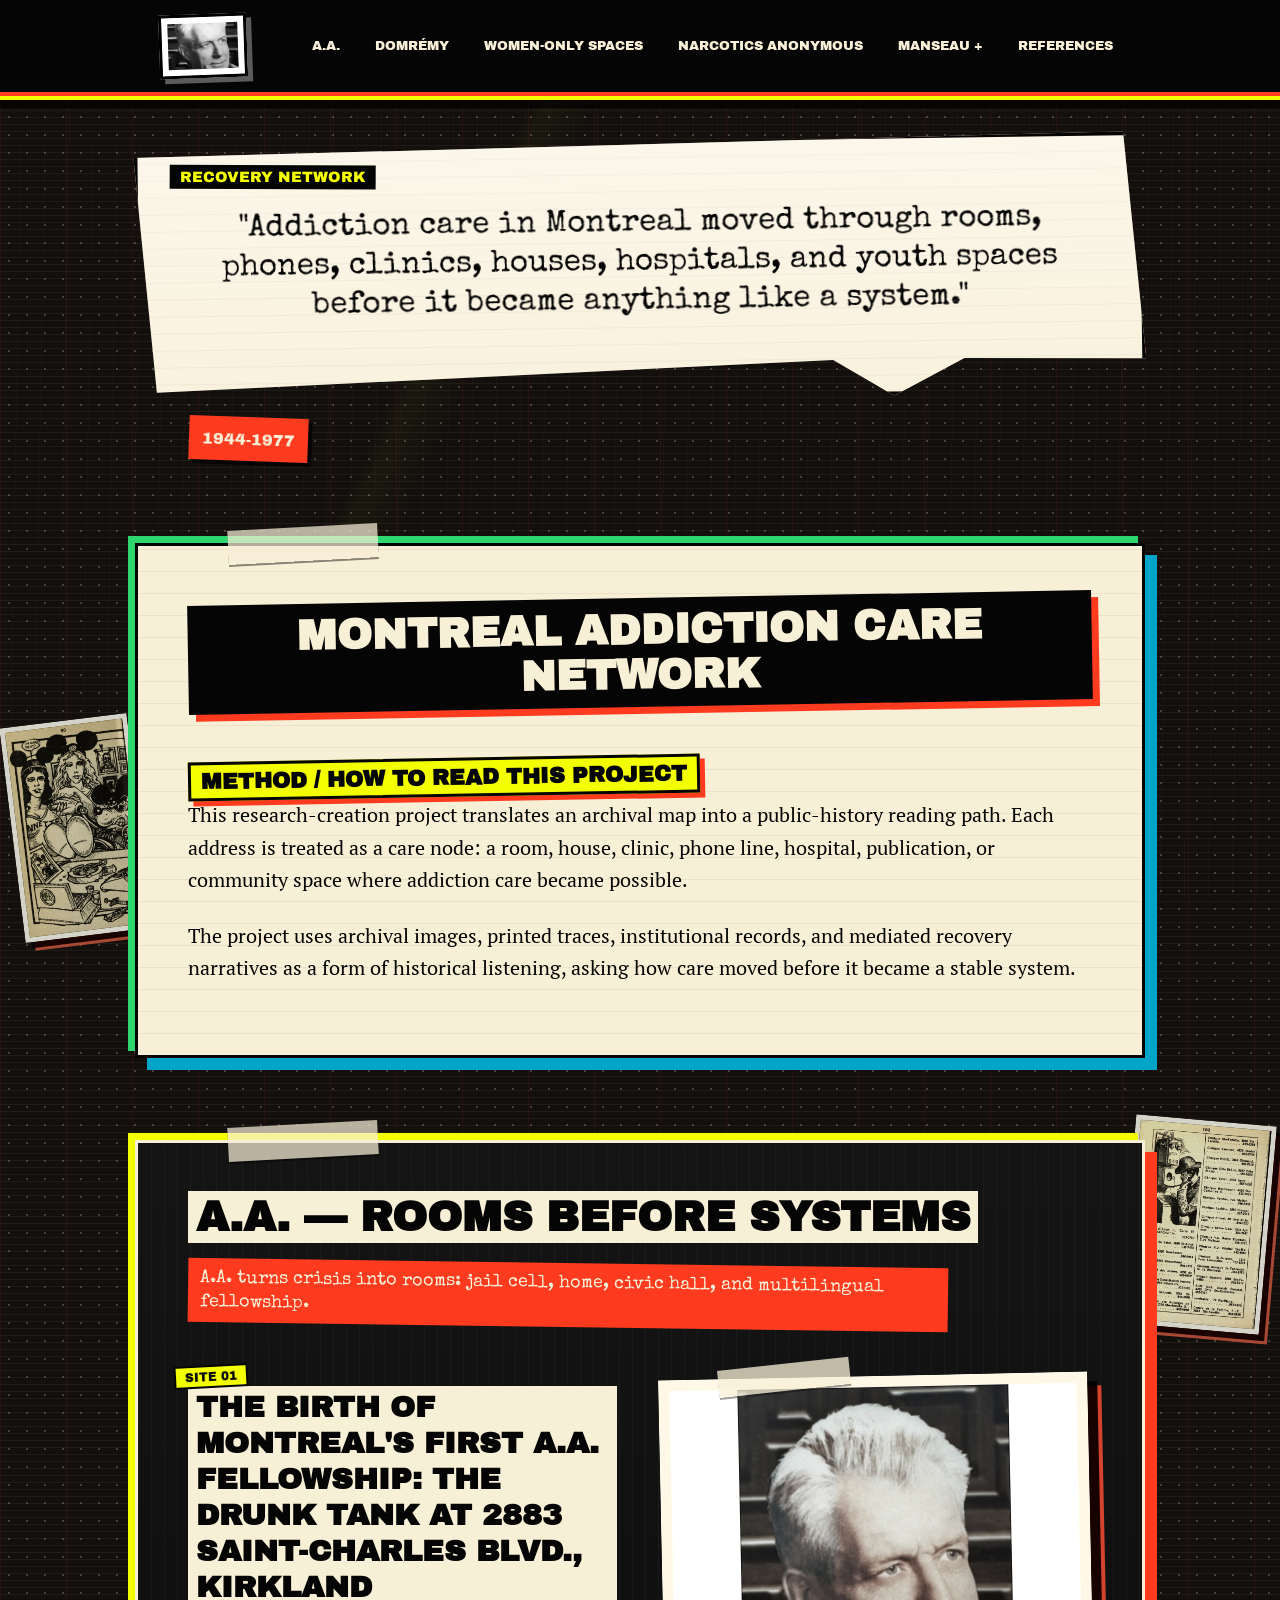
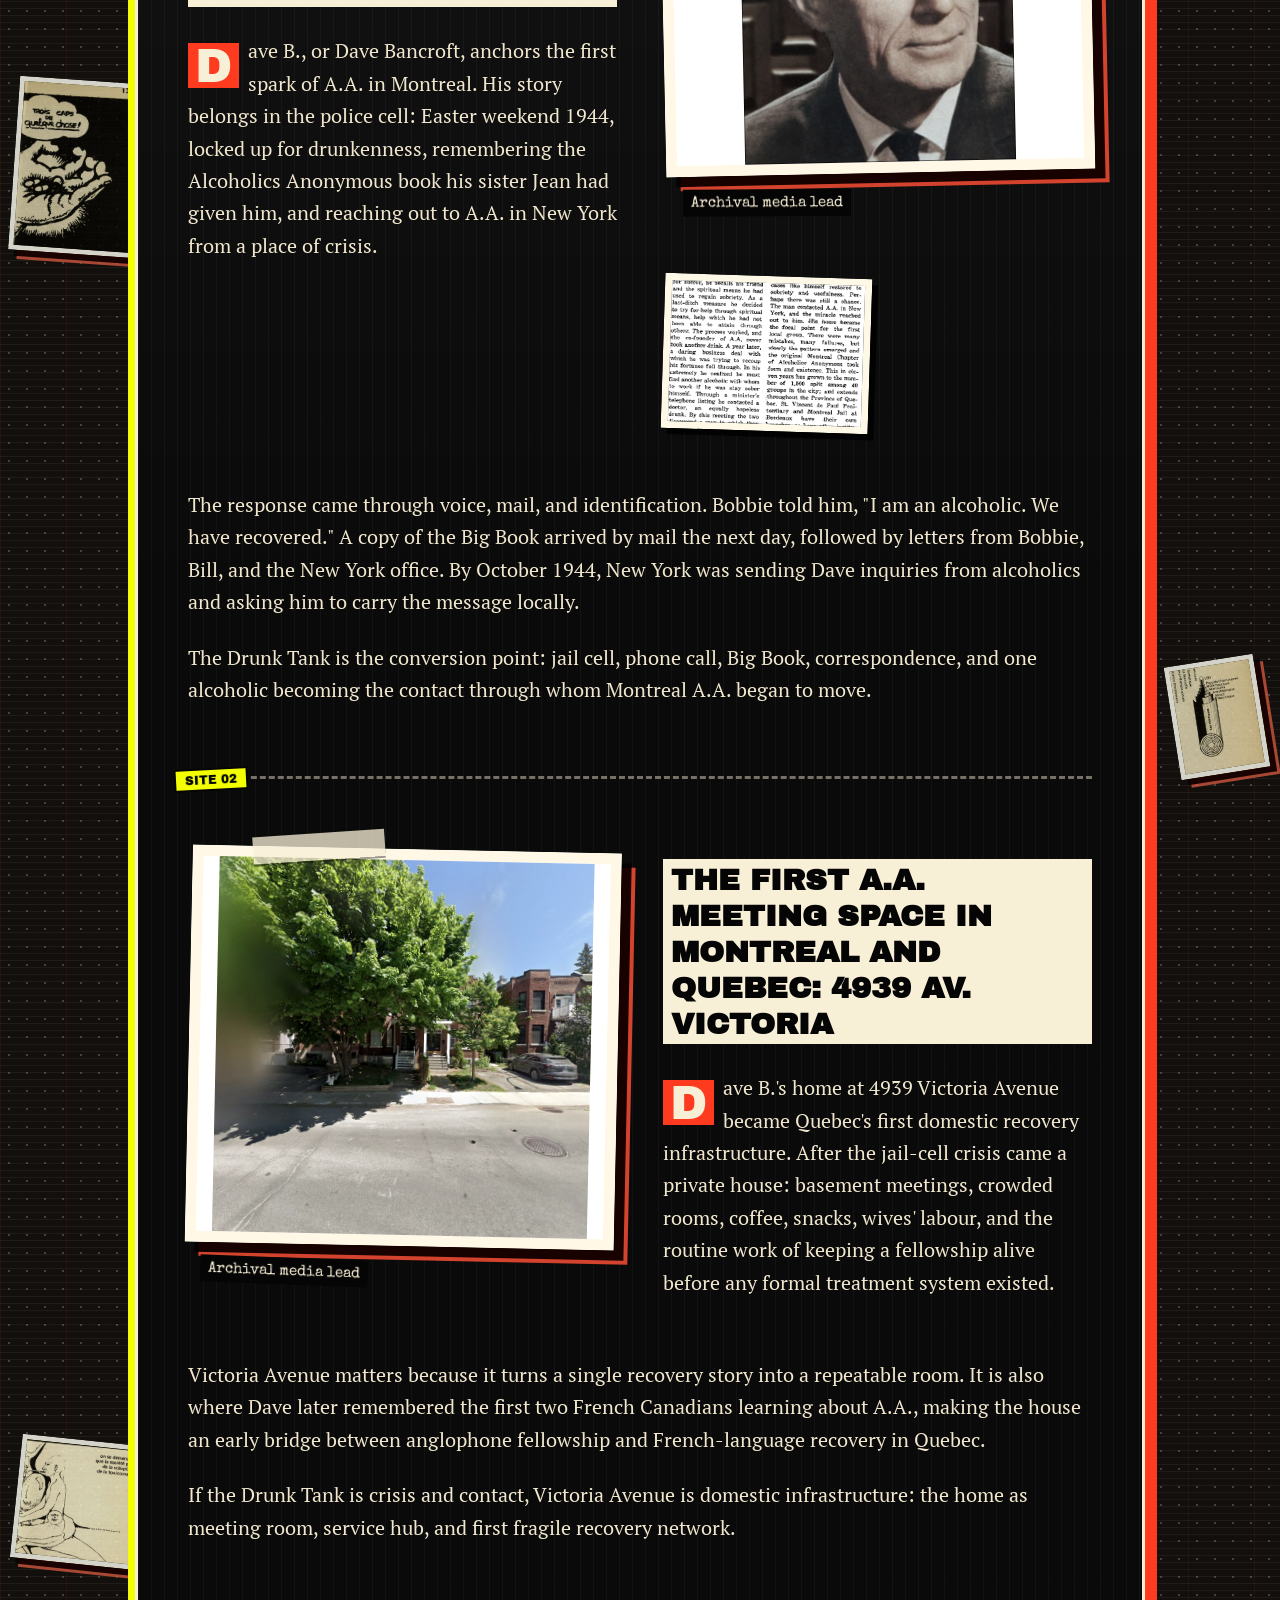
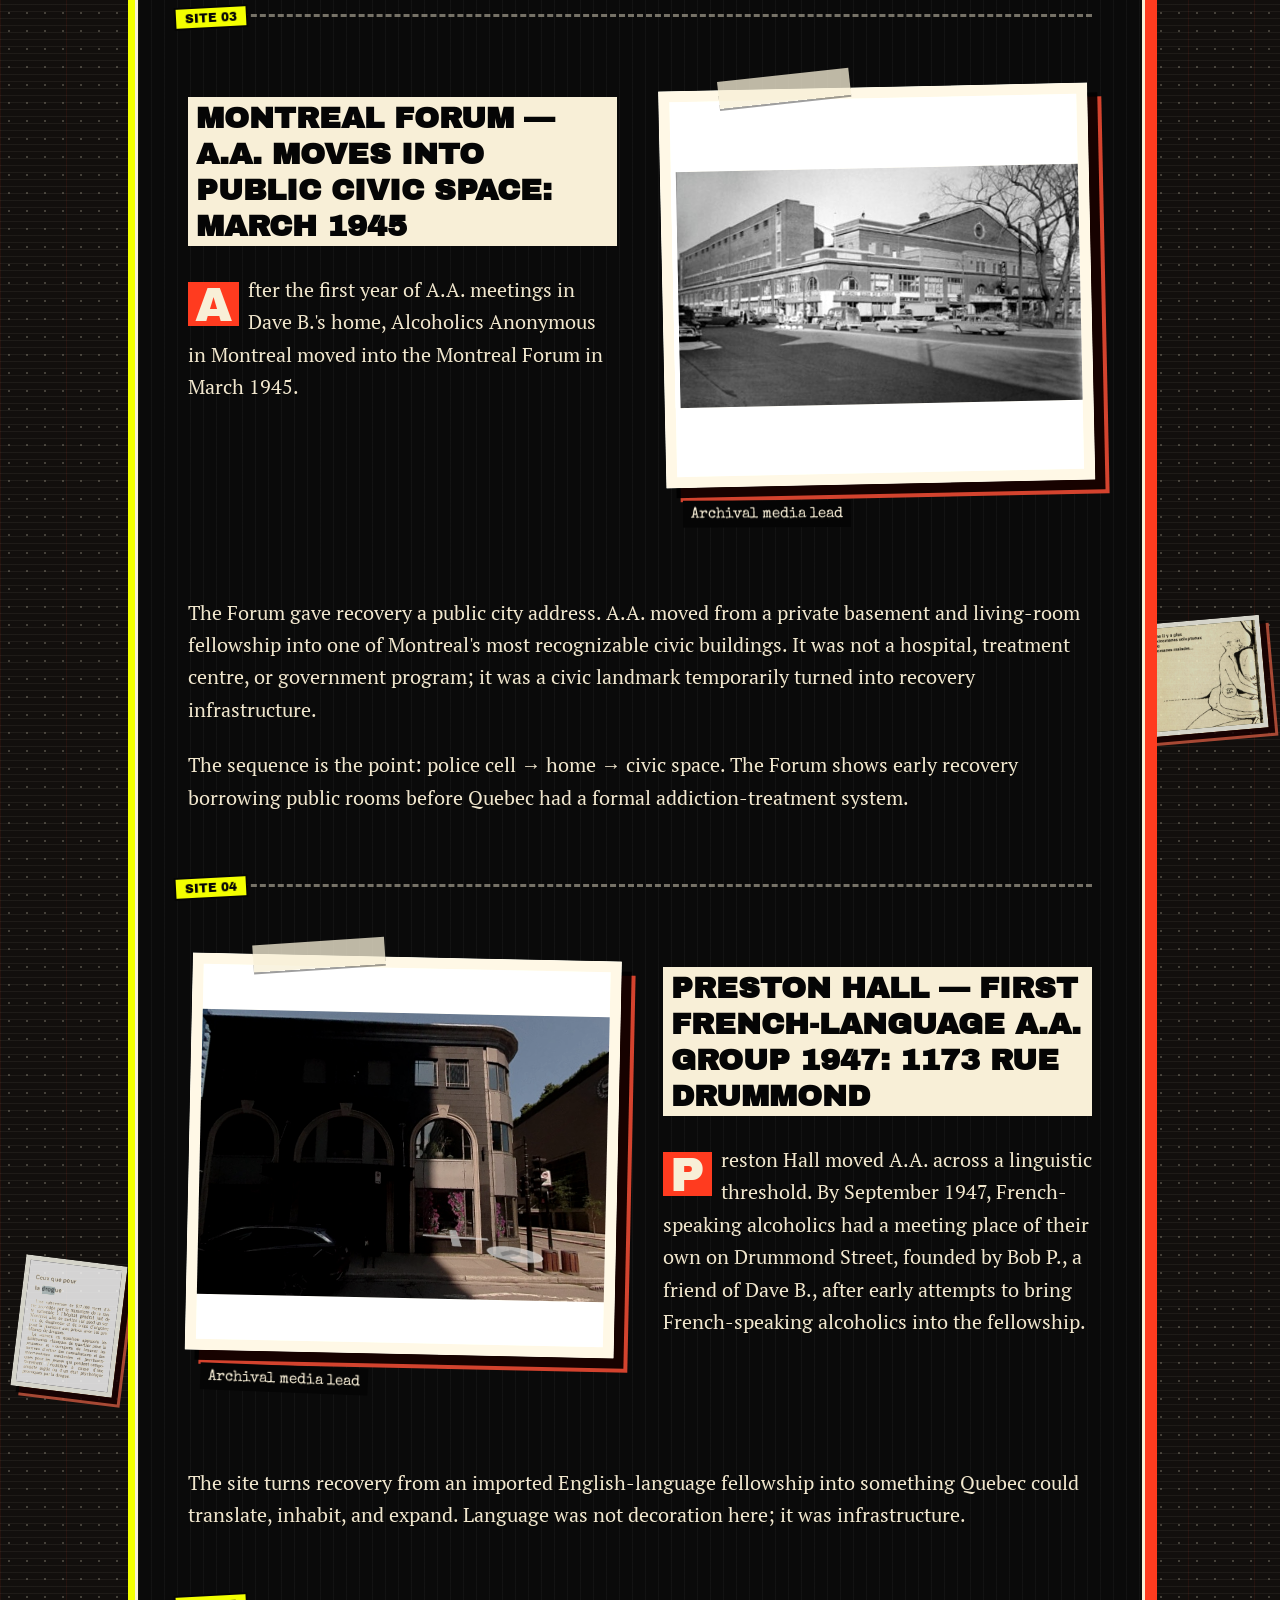
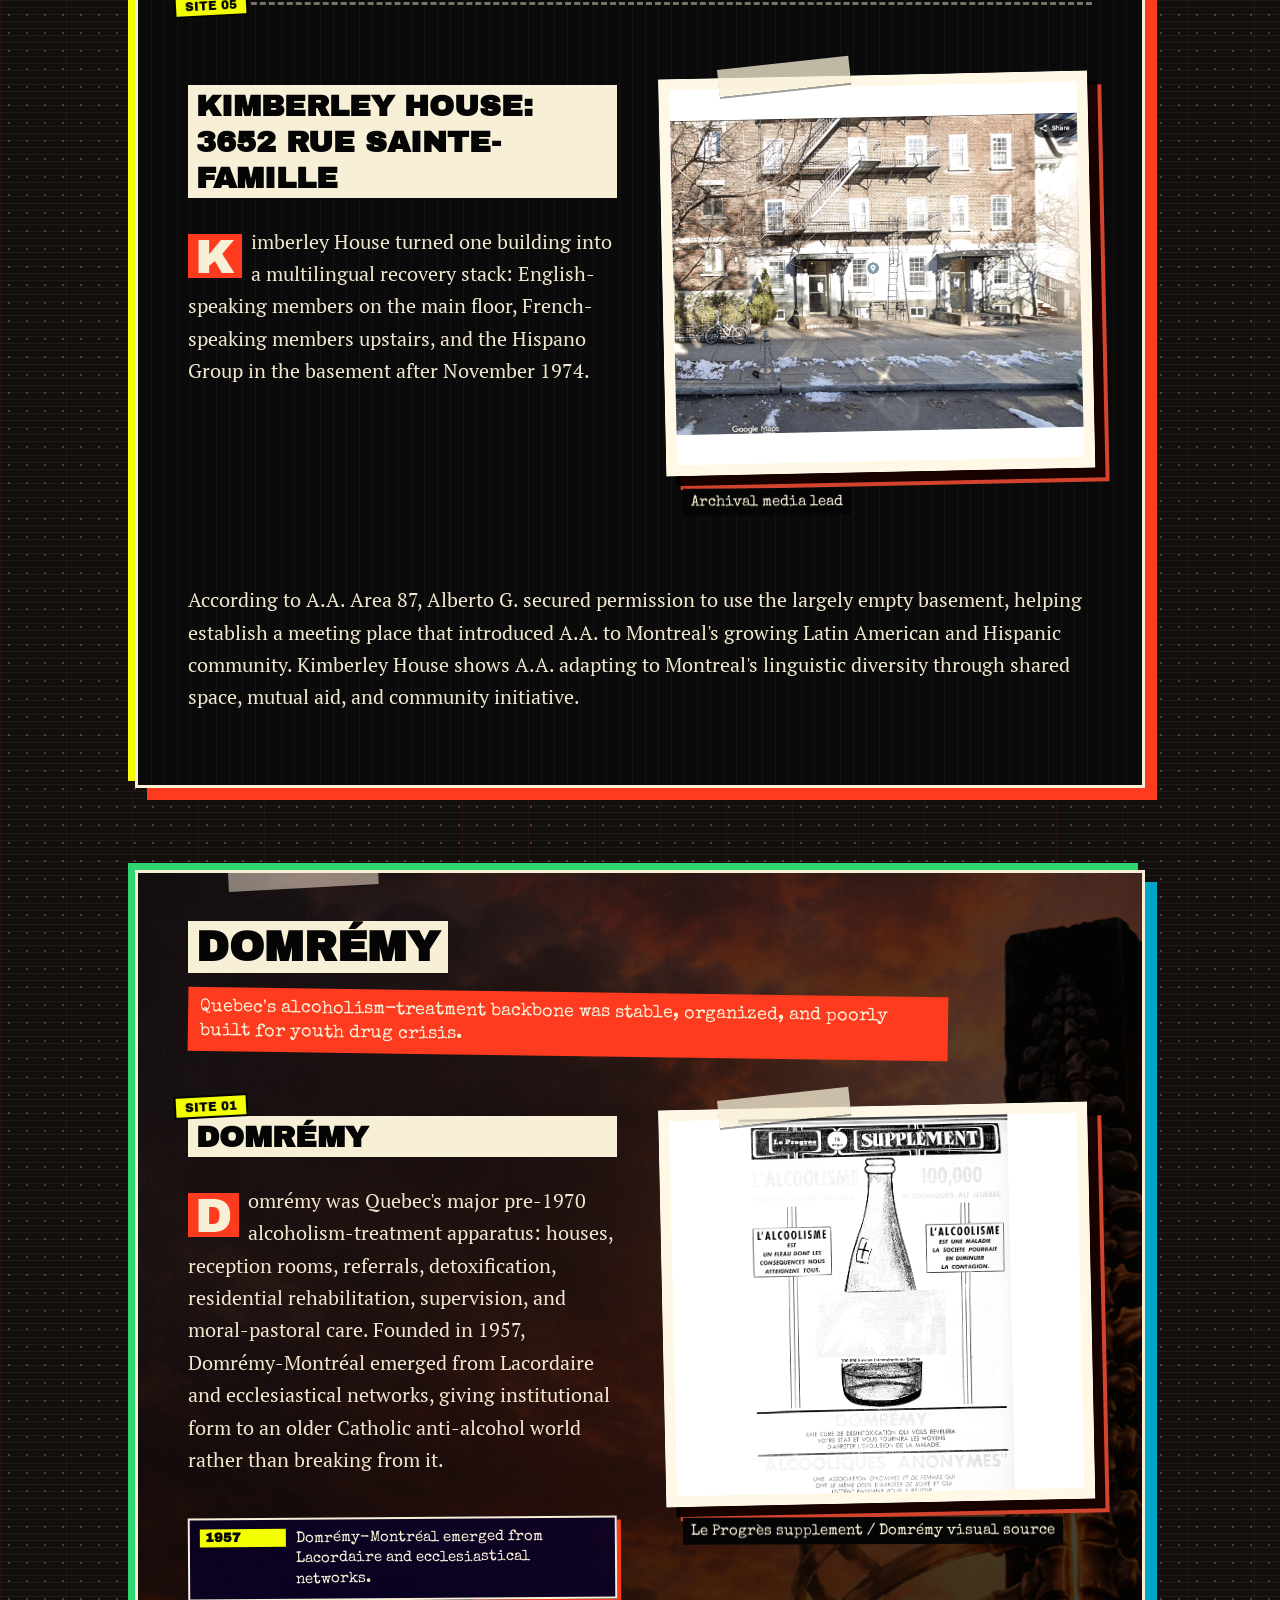
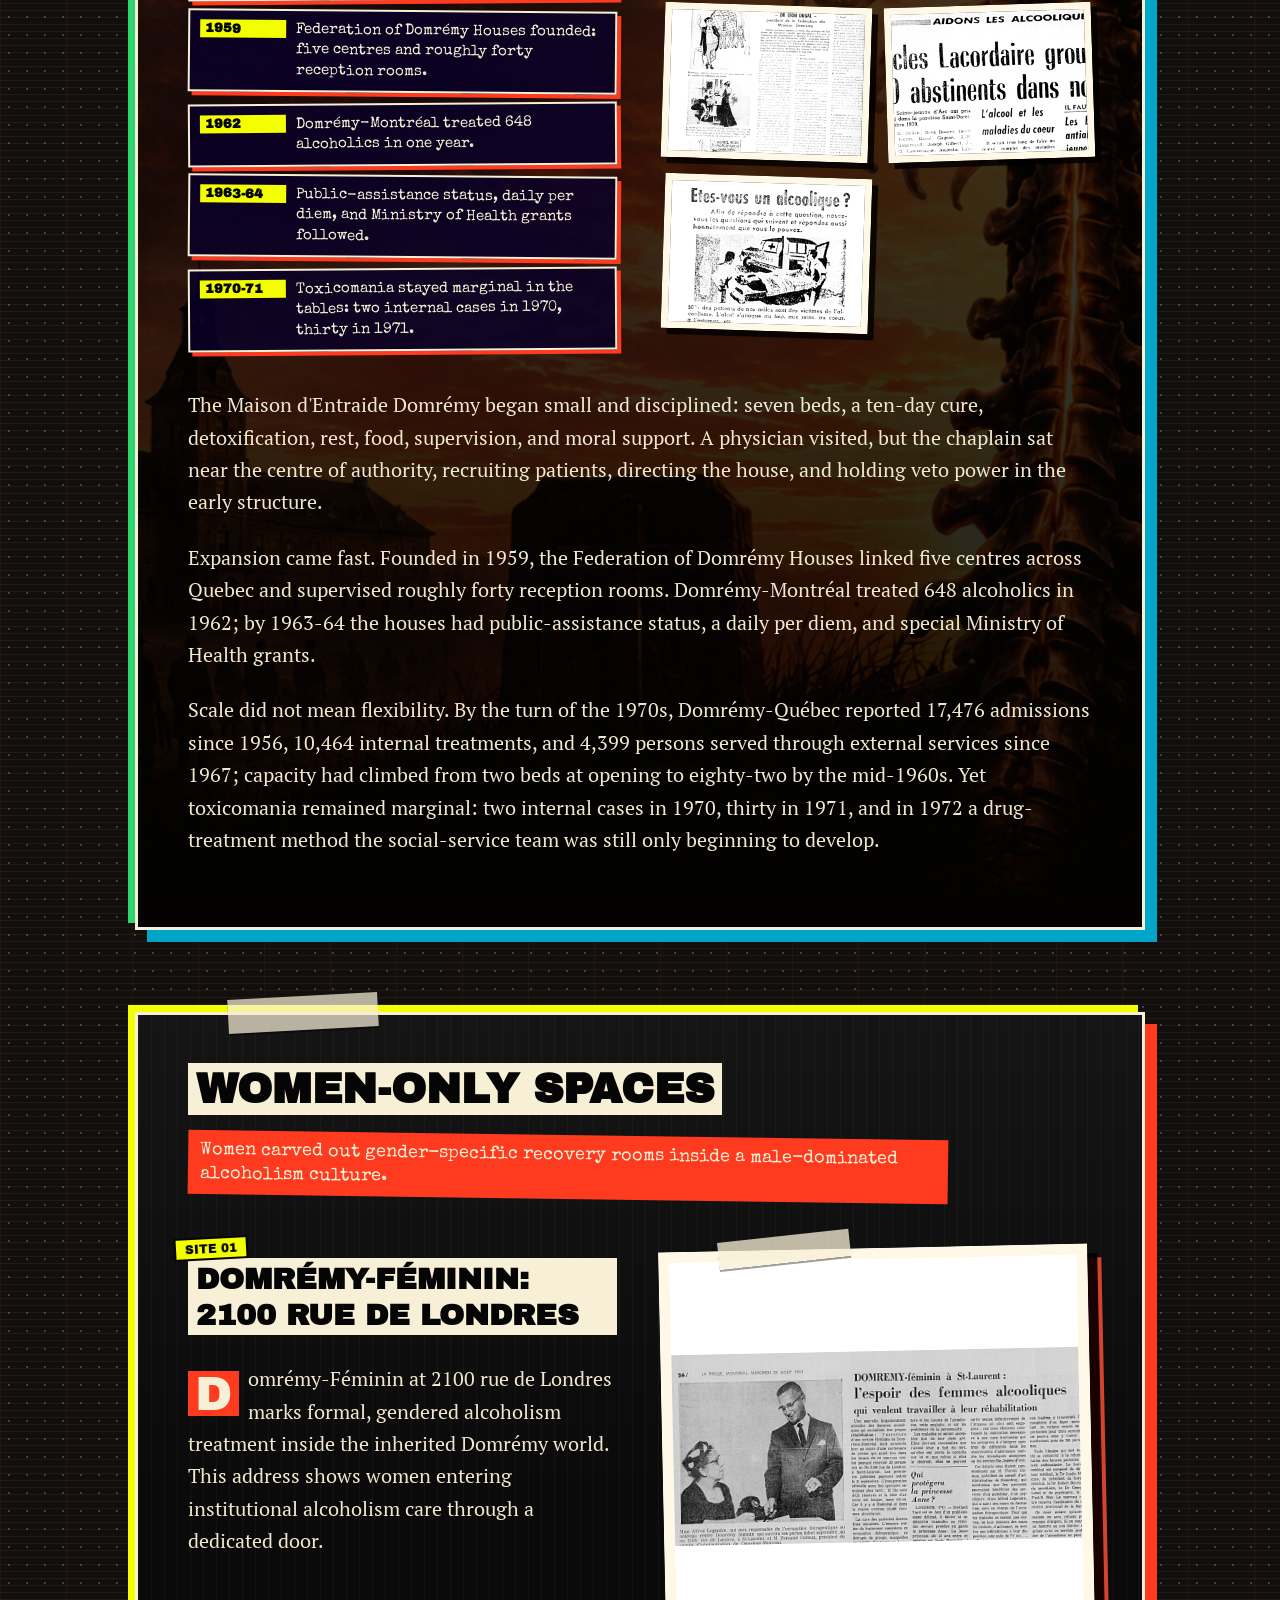
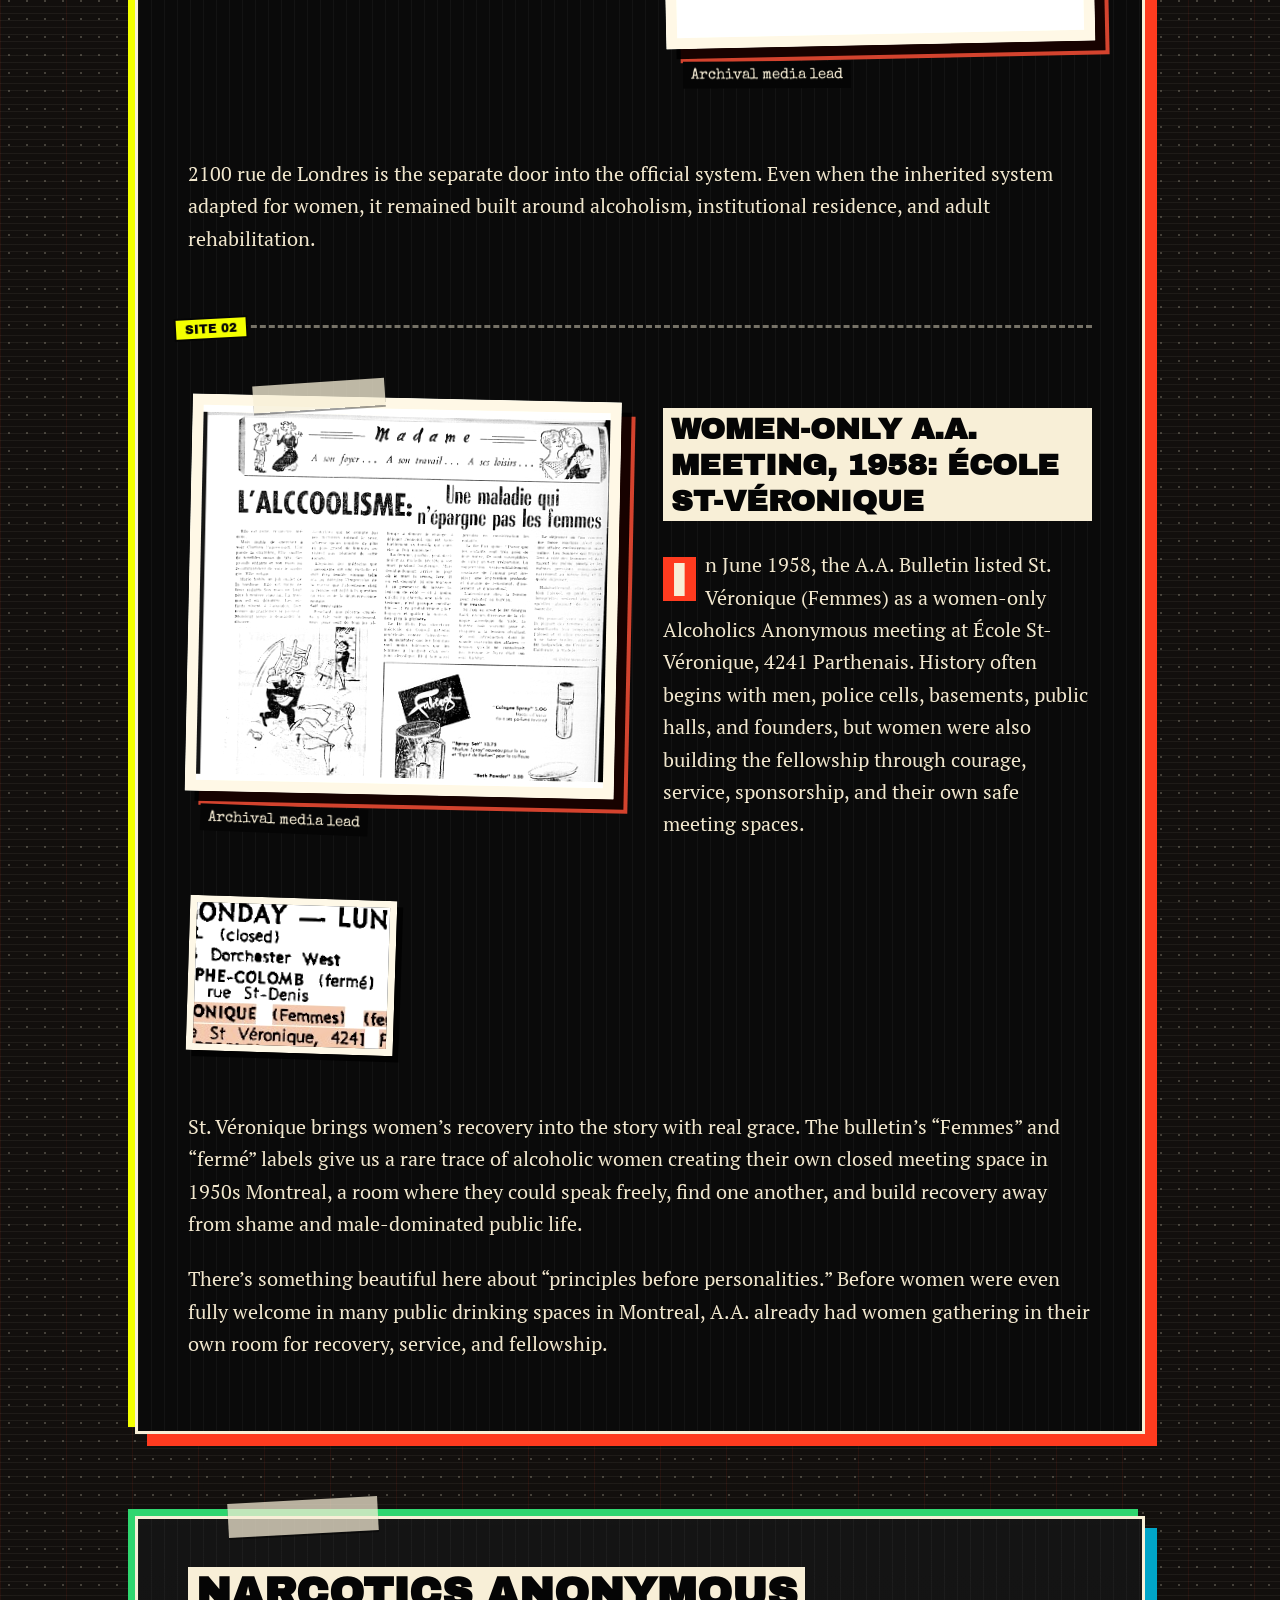
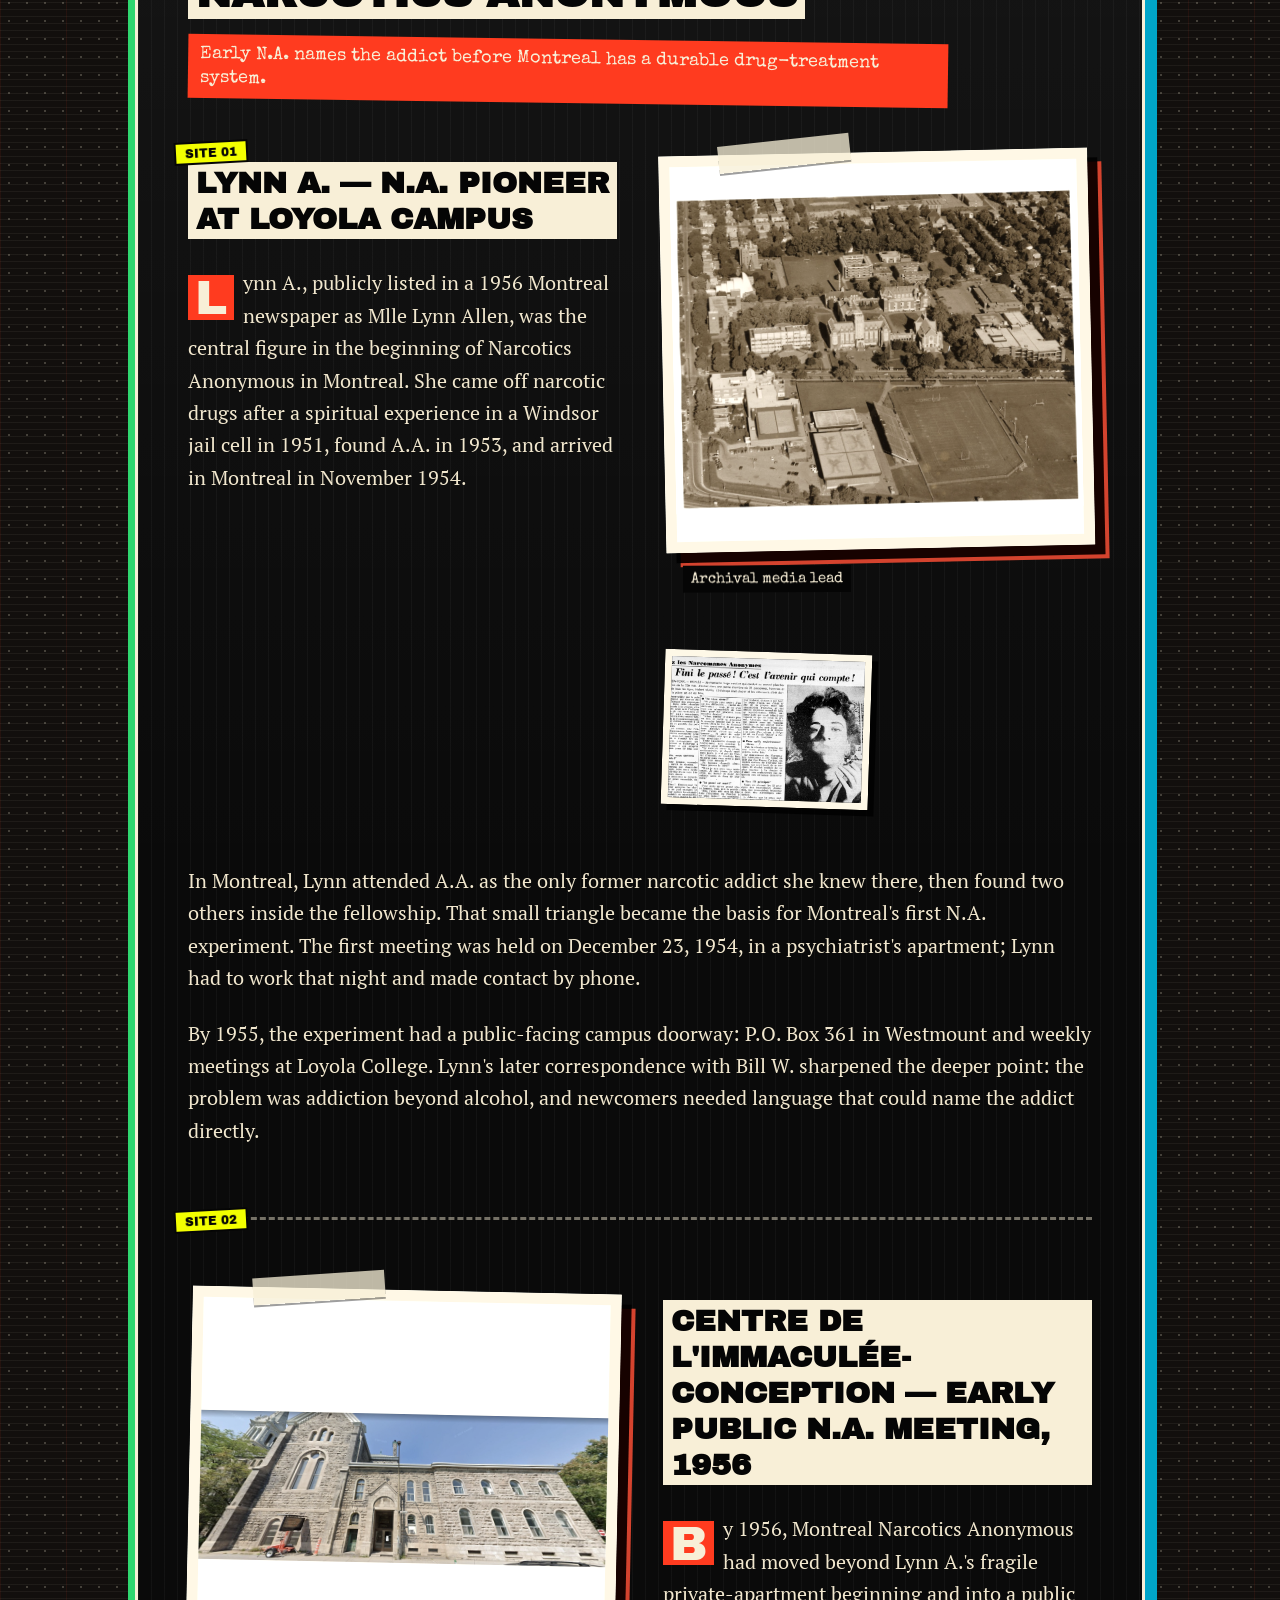
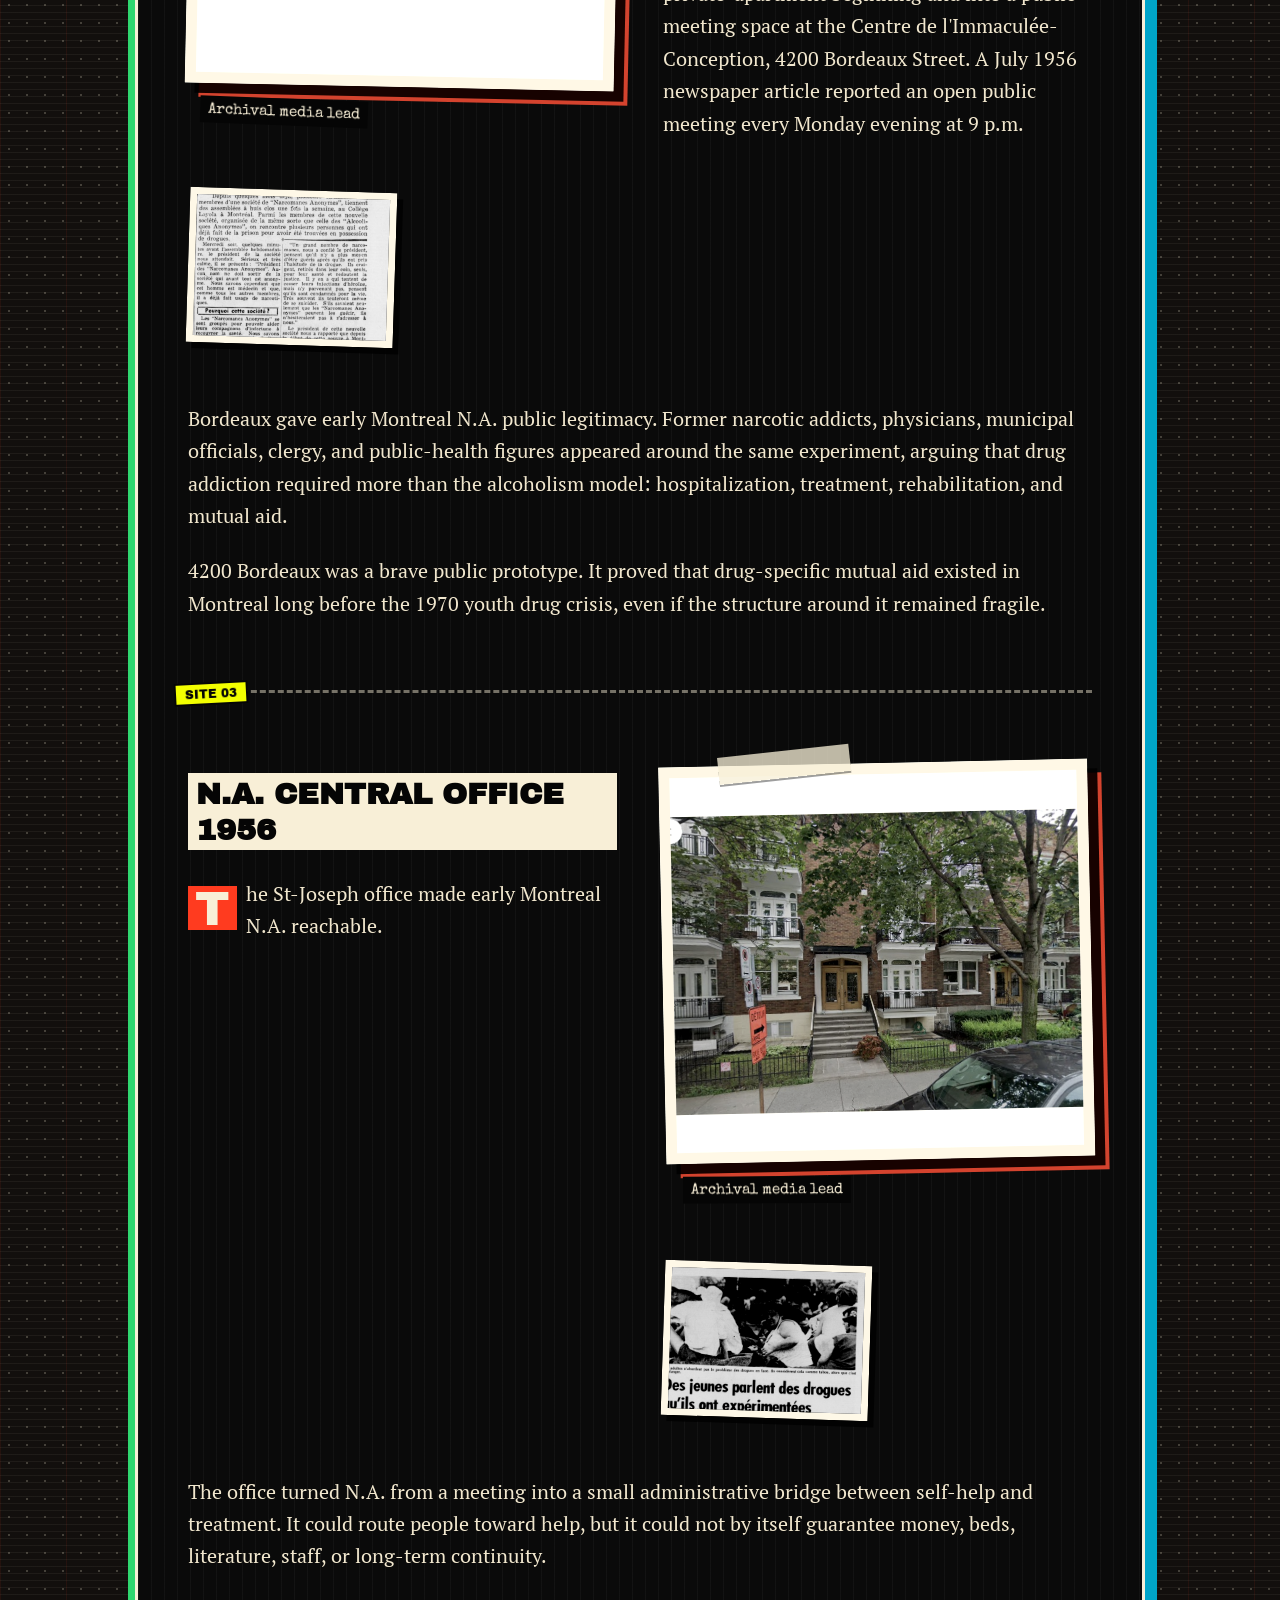
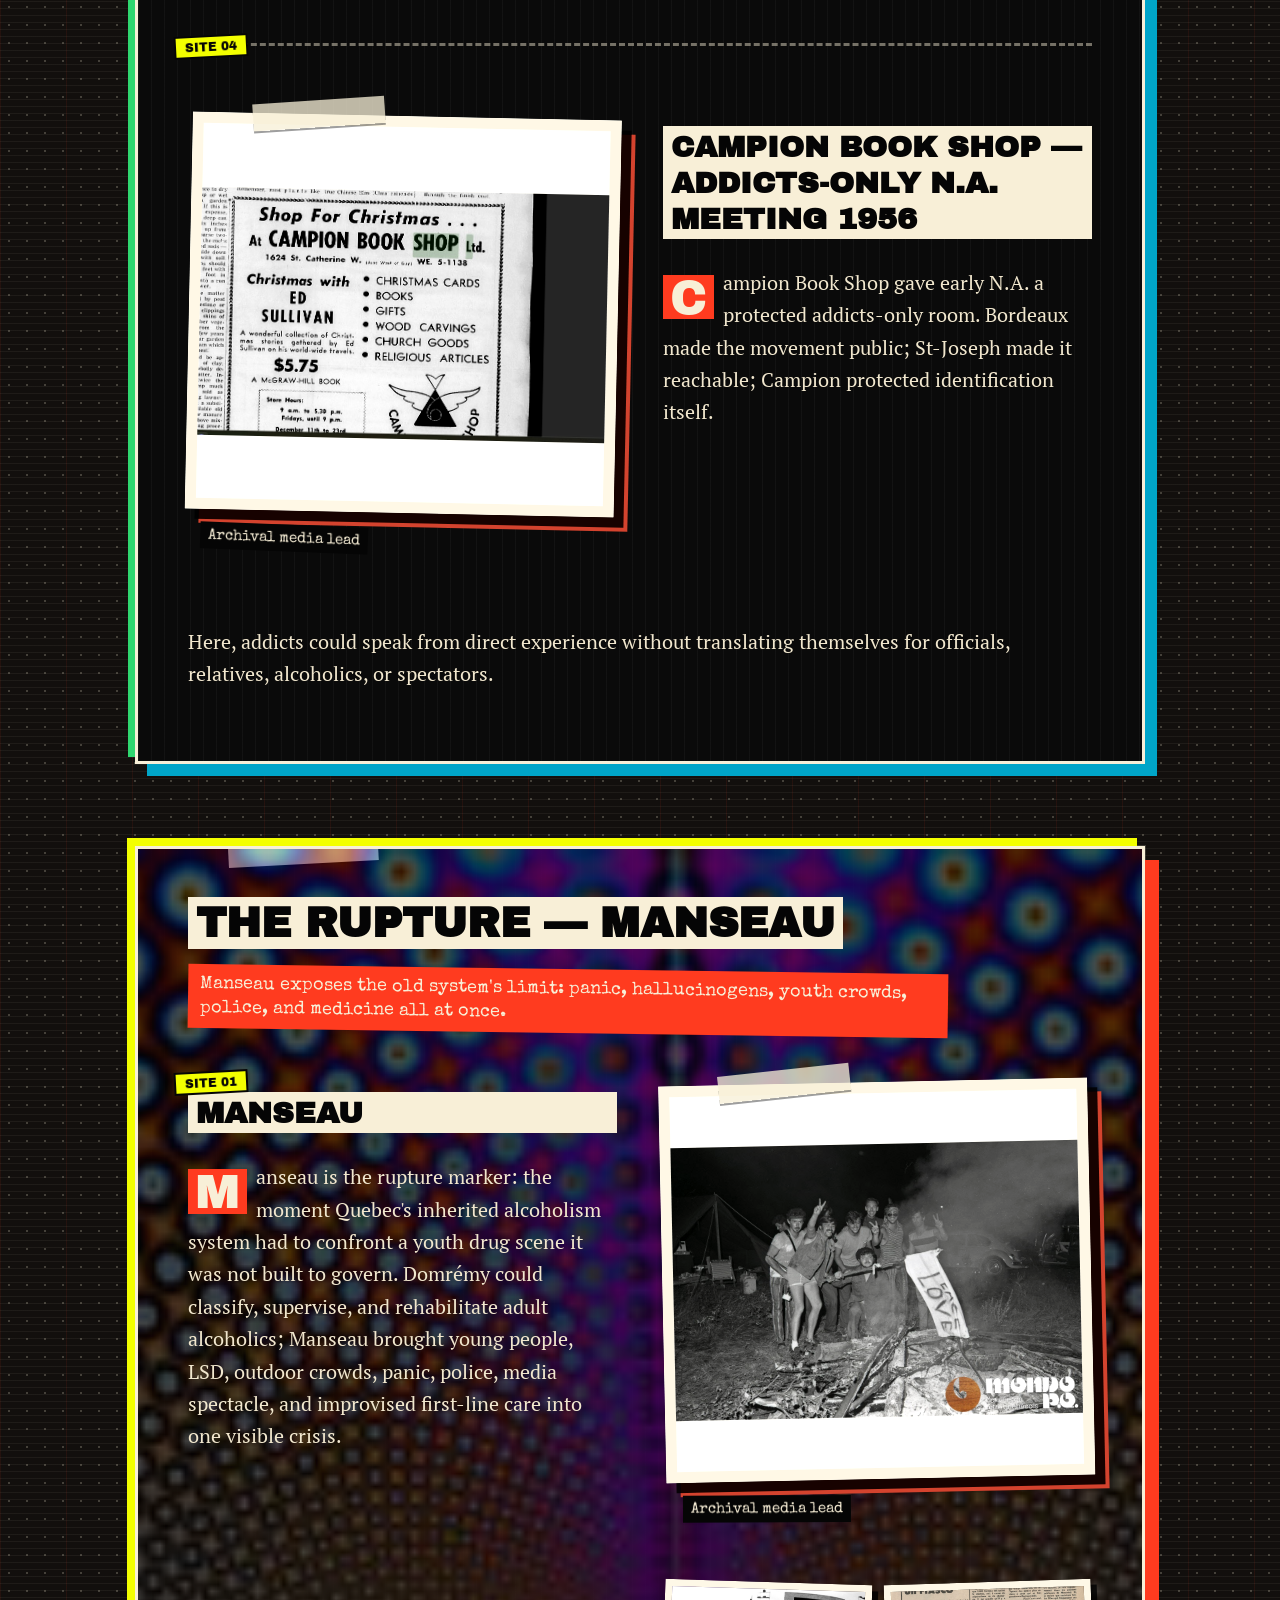
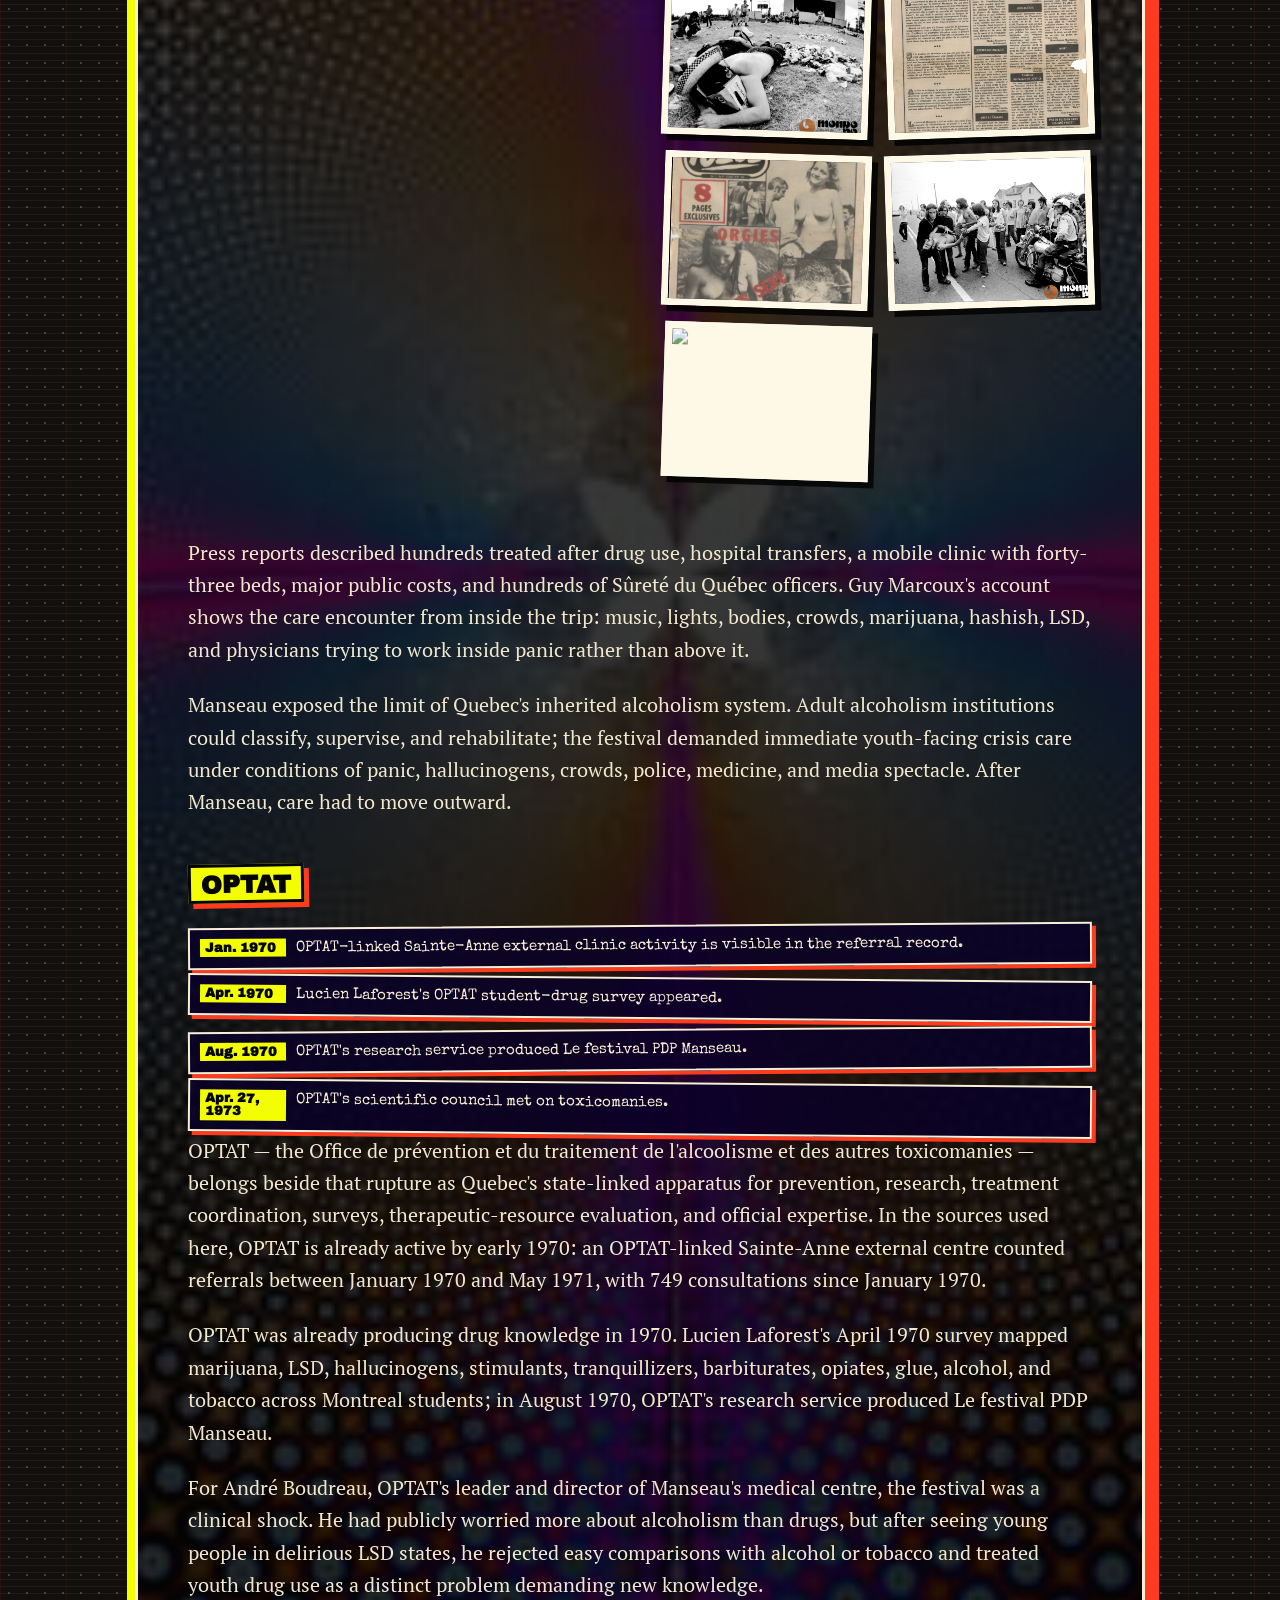
==== commit 3c0c791b: "Use cross spine background for Domremy" ====
--- a/index.html
+++ b/index.html
@@ -142,16 +142,6 @@
     </section>
     <section class="topic-container" id="domremy">
       
-      <div class="domremy-rosary-decor" aria-hidden="true">
-        <span class="rosary-chain rosary-chain-top"></span>
-        <span class="rosary-chain rosary-chain-left"></span>
-        <span class="rosary-chain rosary-chain-right"></span>
-        <span class="rosary-loop rosary-loop-1"></span>
-        <span class="rosary-loop rosary-loop-2"></span>
-        <span class="rosary-cross rosary-cross-1"></span>
-        <span class="rosary-cross rosary-cross-2"></span>
-        <span class="rosary-cross rosary-cross-3"></span>
-      </div>
       <h2 class="heading">Domrémy</h2>
       <p class="section-kicker">Quebec&#x27;s alcoholism-treatment backbone was stable, organized, and poorly built for youth drug crisis.</p>
       
--- a/styles.css
+++ b/styles.css
@@ -829,138 +829,30 @@
 
 #domremy {
   isolation: isolate;
-}
-
-#domremy > :not(.domremy-rosary-decor) {
+  overflow: hidden;
+  background:
+    linear-gradient(180deg, rgba(6, 4, 3, 0.76), rgba(6, 4, 3, 0.88)),
+    repeating-linear-gradient(90deg, rgba(255, 255, 255, 0.035) 0 1px, transparent 1px 13px),
+    #090806;
+}
+
+#domremy::after {
+  content: "";
+  position: absolute;
+  inset: 0;
+  z-index: 0;
+  pointer-events: none;
+  background:
+    radial-gradient(circle at 76% 20%, rgba(255, 198, 88, 0.24), transparent 0 28%, transparent 46%),
+    linear-gradient(180deg, rgba(0, 0, 0, 0.08), rgba(0, 0, 0, 0.68)),
+    url("assets/supplemental/domremy-cross-spine-background.png") center center / cover no-repeat;
+  opacity: 0.34;
+  filter: saturate(1.18) contrast(1.12);
+}
+
+#domremy > * {
   position: relative;
   z-index: 2;
-}
-
-.domremy-rosary-decor {
-  position: absolute;
-  inset: -46px -38px -52px -42px;
-  z-index: 1;
-  overflow: visible;
-  pointer-events: none;
-  filter: drop-shadow(4px 4px 0 rgba(0, 0, 0, 0.72));
-}
-
-.rosary-chain {
-  position: absolute;
-  opacity: 0.9;
-  background:
-    radial-gradient(circle at 50% 50%, #fff7dd 0 4px, #9b8f7a 5px 8px, #17120f 9px 10px, transparent 11px);
-}
-
-.rosary-chain-top {
-  top: 5px;
-  left: 7%;
-  right: 8%;
-  height: 34px;
-  background-size: 31px 31px;
-  background-repeat: repeat-x;
-  transform: rotate(-1.8deg);
-}
-
-.rosary-chain-left {
-  top: 94px;
-  bottom: 88px;
-  left: -6px;
-  width: 34px;
-  background-size: 31px 31px;
-  background-repeat: repeat-y;
-  transform: rotate(1.5deg);
-}
-
-.rosary-chain-right {
-  top: 146px;
-  right: -8px;
-  bottom: 120px;
-  width: 34px;
-  background-size: 31px 31px;
-  background-repeat: repeat-y;
-  transform: rotate(-1deg);
-}
-
-.rosary-loop {
-  position: absolute;
-  border: 6px dotted rgba(255, 247, 221, 0.86);
-  border-radius: 52% 48% 56% 44%;
-  opacity: 0.82;
-}
-
-.rosary-loop::before {
-  content: "";
-  position: absolute;
-  inset: -9px;
-  border: 2px solid rgba(0, 0, 0, 0.36);
-  border-radius: inherit;
-}
-
-.rosary-loop-1 {
-  top: 58px;
-  right: -12px;
-  width: 188px;
-  height: 254px;
-  transform: rotate(16deg);
-}
-
-.rosary-loop-2 {
-  left: 8px;
-  bottom: 108px;
-  width: 158px;
-  height: 226px;
-  transform: rotate(-15deg);
-}
-
-.rosary-cross {
-  position: absolute;
-  width: 54px;
-  height: 76px;
-  opacity: 0.94;
-}
-
-.rosary-cross::before,
-.rosary-cross::after {
-  content: "";
-  position: absolute;
-  border: 2px solid #17120f;
-  background:
-    linear-gradient(135deg, rgba(255, 255, 255, 0.36), transparent 42%),
-    #d9c8aa;
-  box-shadow: 4px 4px 0 var(--danger);
-}
-
-.rosary-cross::before {
-  left: 20px;
-  top: 0;
-  width: 14px;
-  height: 76px;
-}
-
-.rosary-cross::after {
-  left: 2px;
-  top: 27px;
-  width: 50px;
-  height: 14px;
-}
-
-.rosary-cross-1 {
-  top: -30px;
-  left: 58px;
-  transform: rotate(9deg) scale(0.78);
-}
-
-.rosary-cross-2 {
-  right: 122px;
-  bottom: -38px;
-  transform: rotate(-10deg);
-}
-
-.rosary-cross-3 {
-  top: 318px;
-  right: -8px;
-  transform: rotate(12deg) scale(0.72);
 }
 
 #the-rupture-manseau {
@@ -1584,10 +1476,6 @@
     overflow: hidden;
   }
 
-  .domremy-rosary-decor {
-    display: none;
-  }
-
   .heading,
   h1 {
     font-size: 34px;
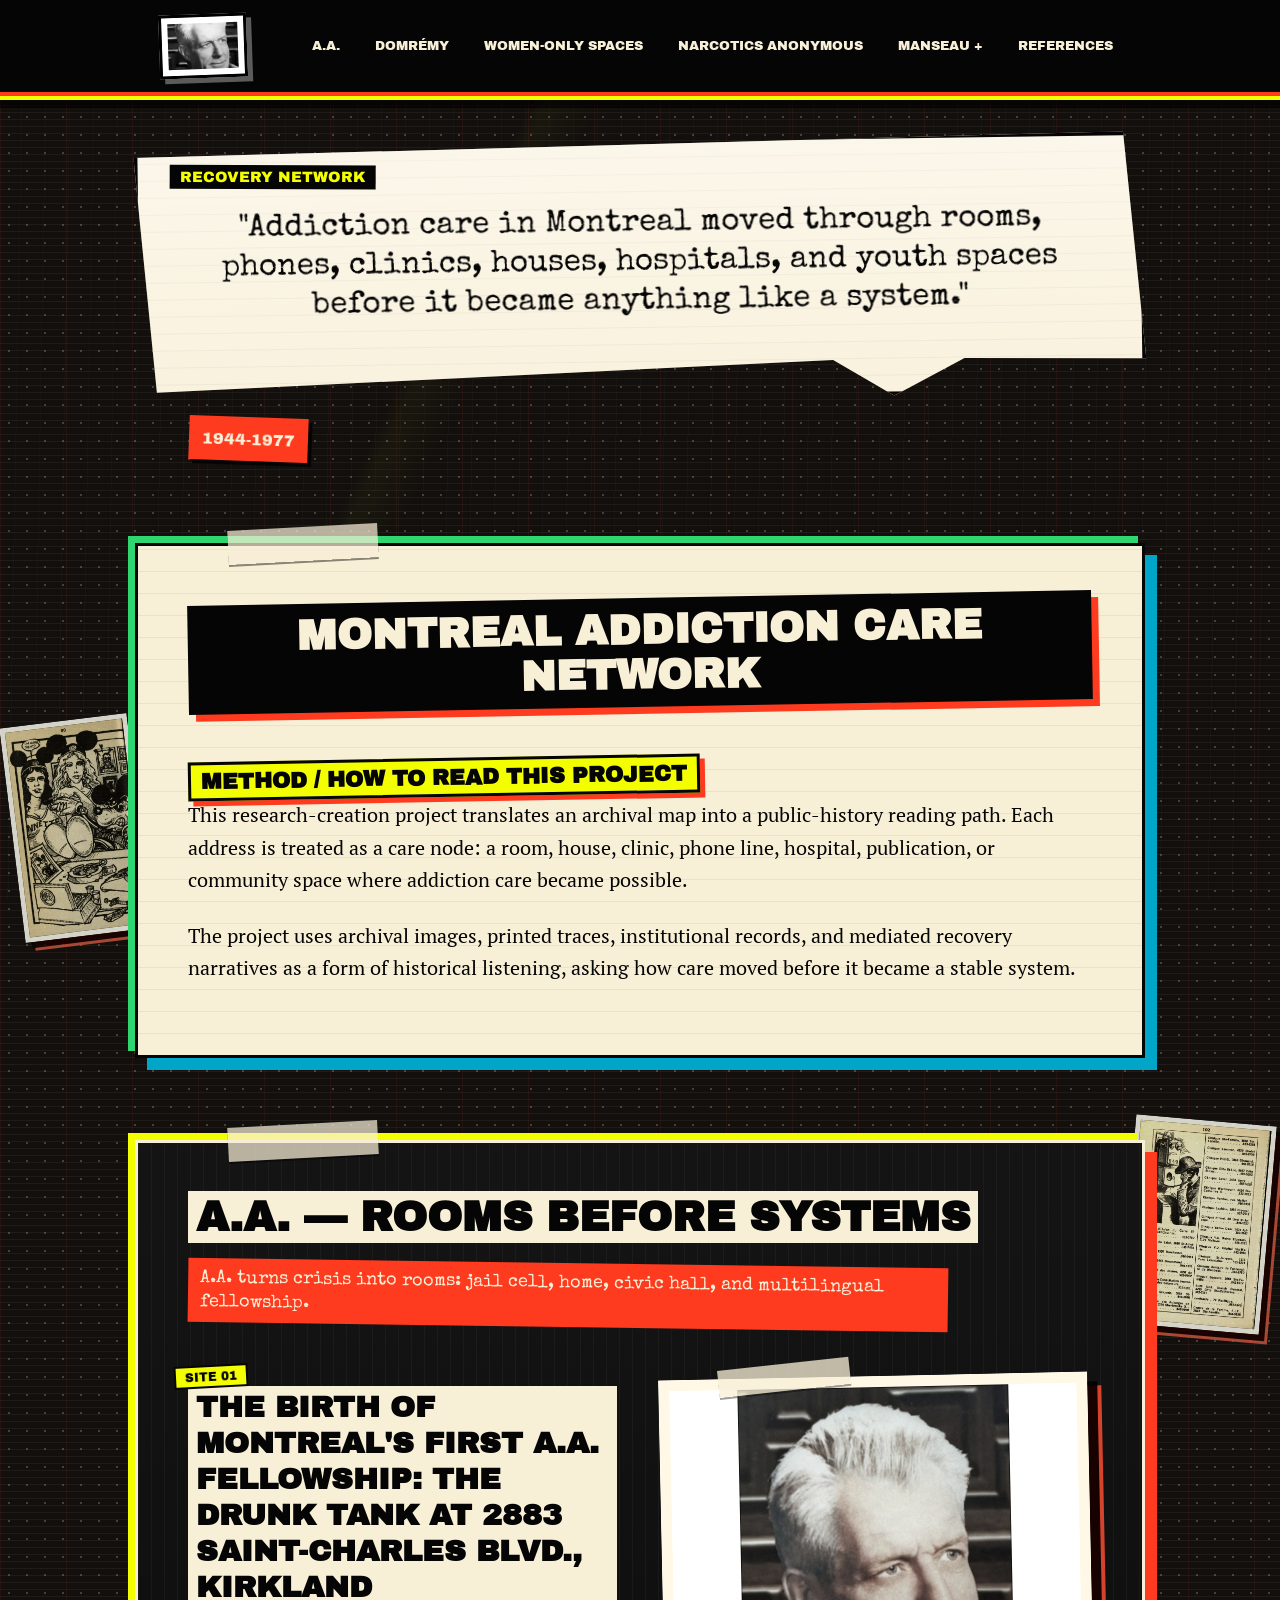
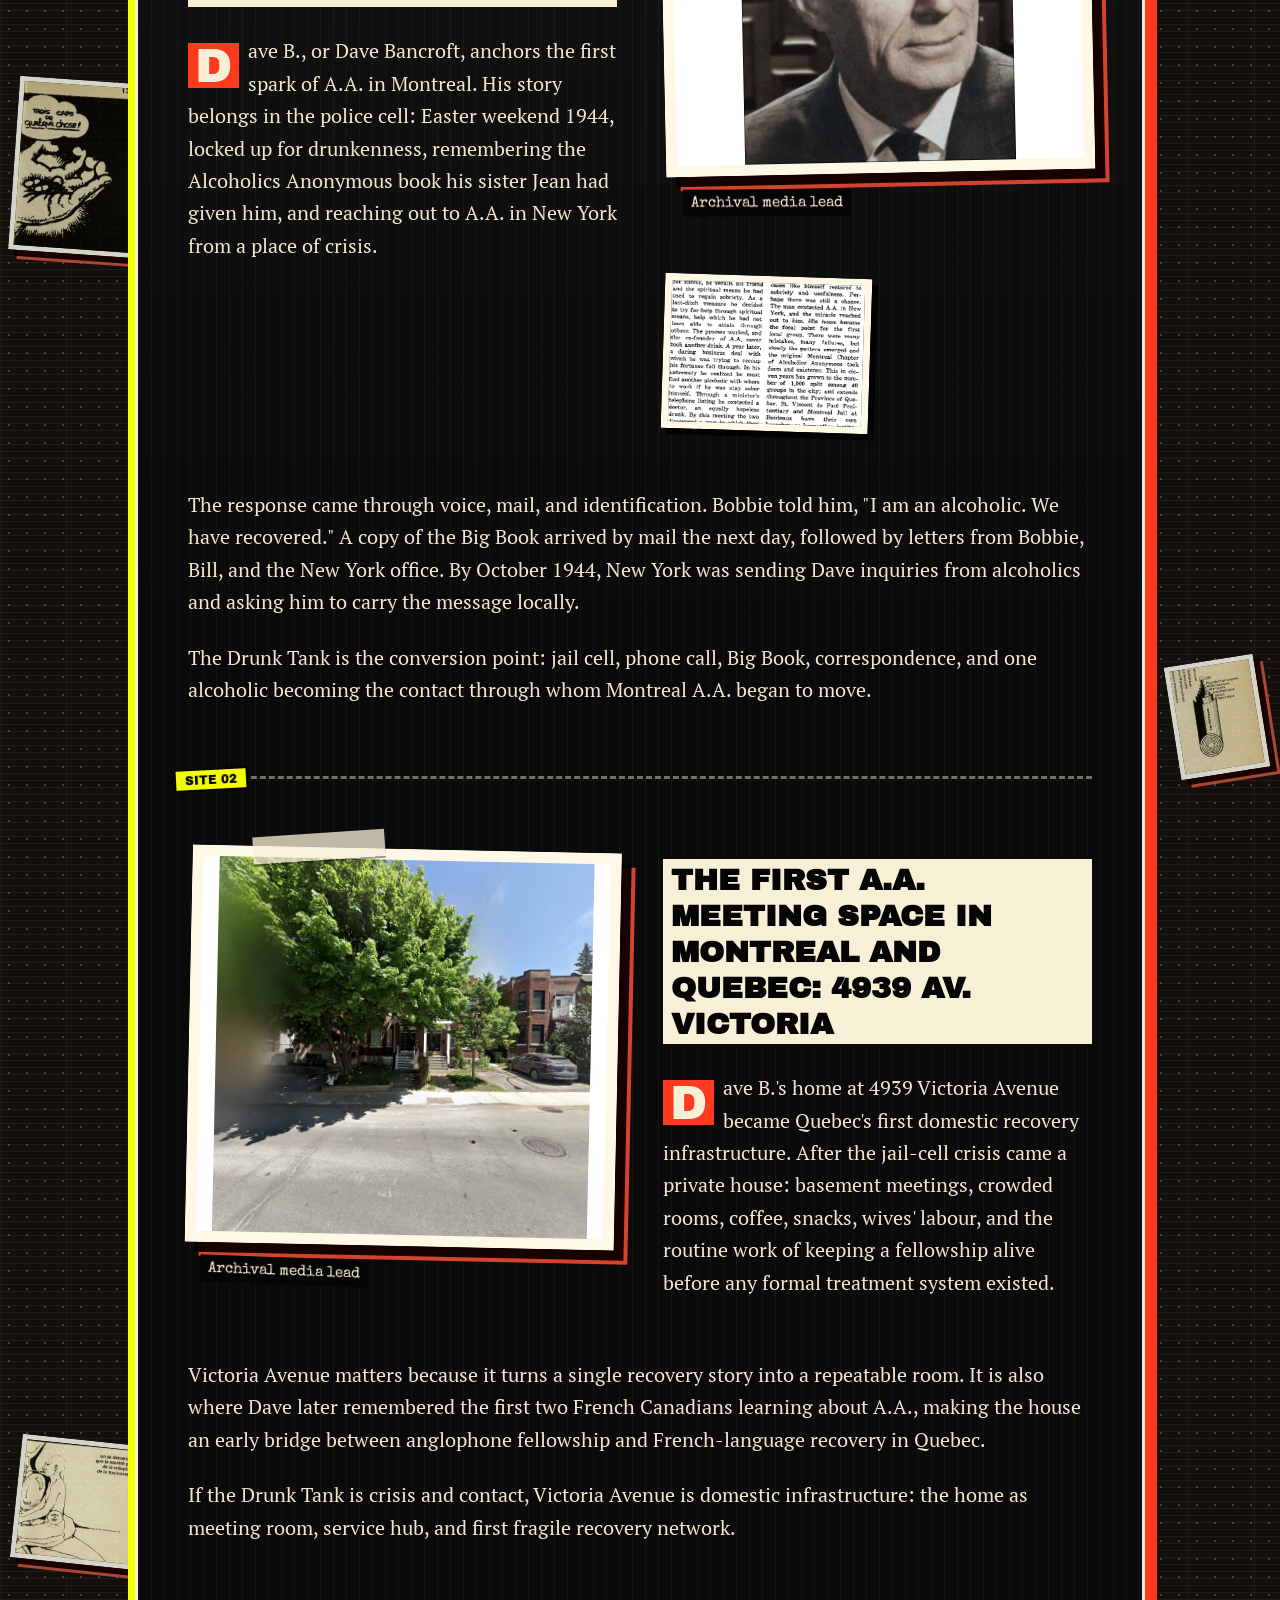
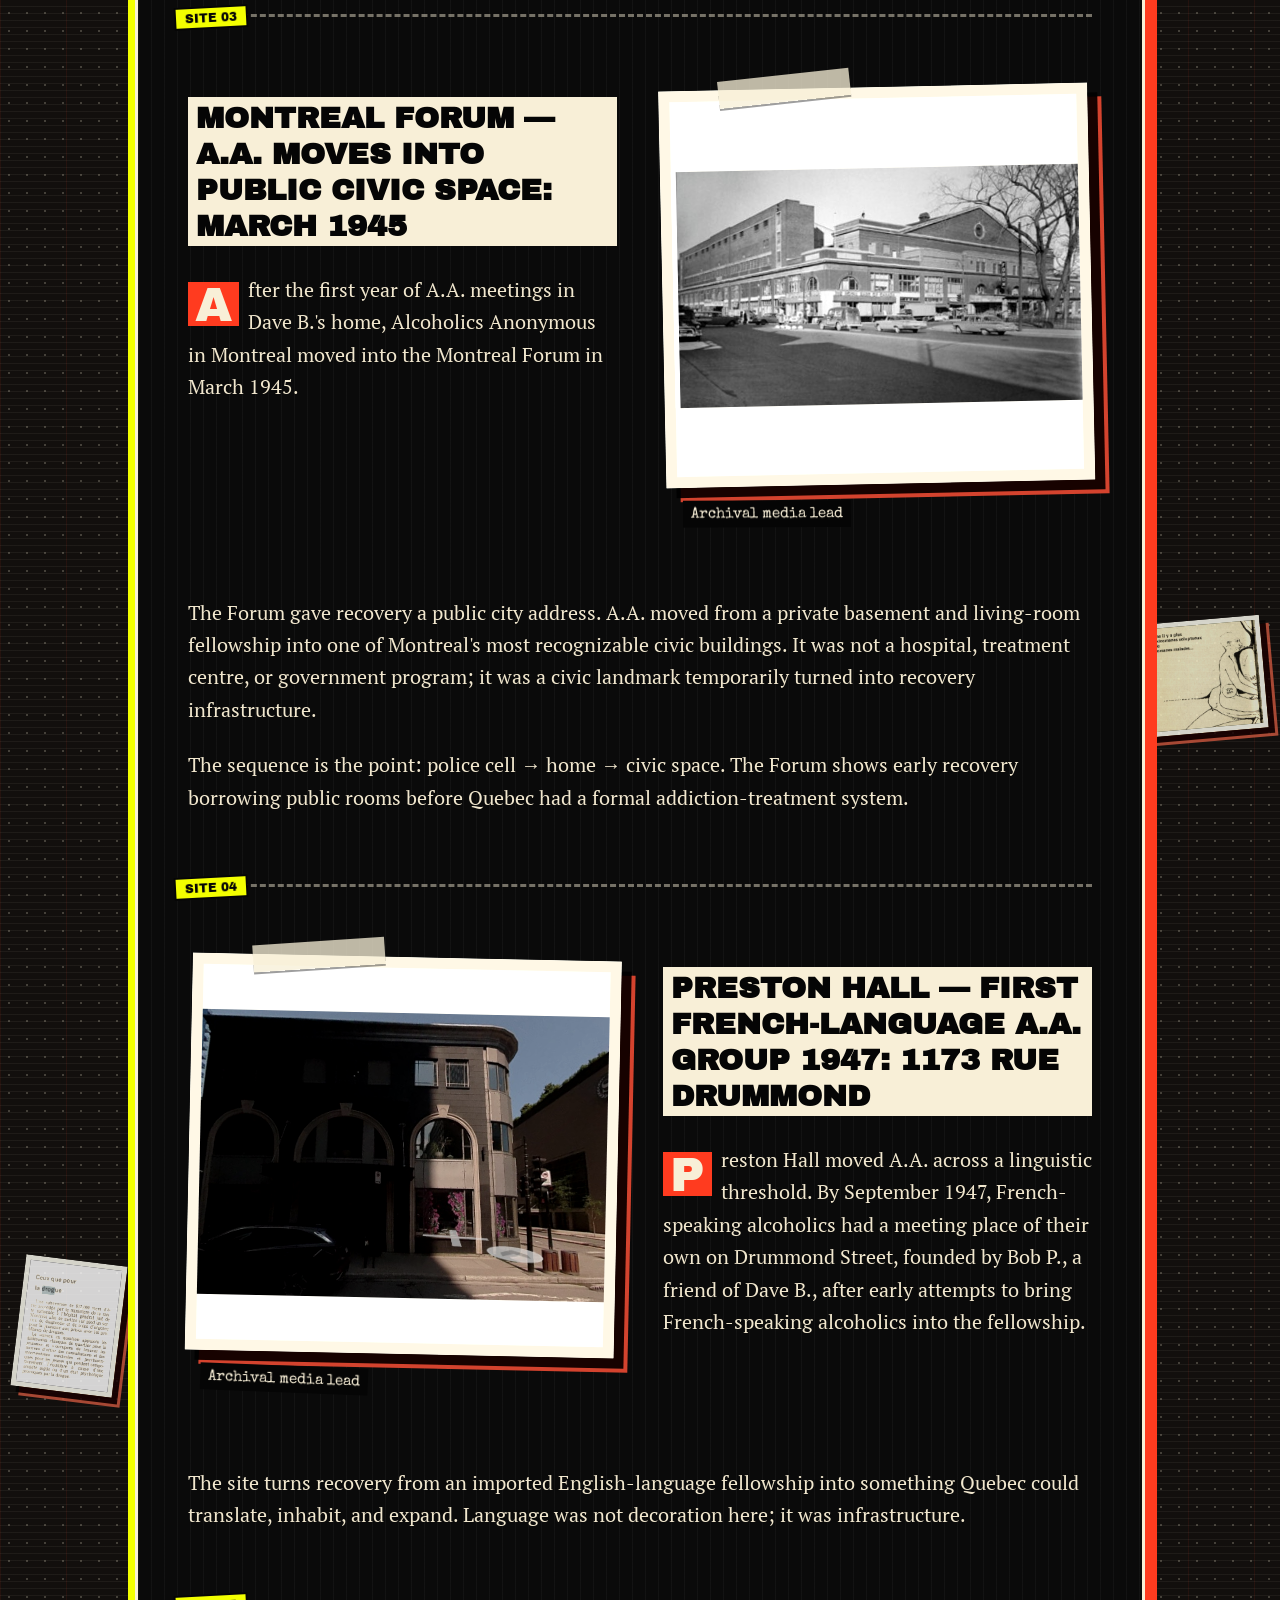
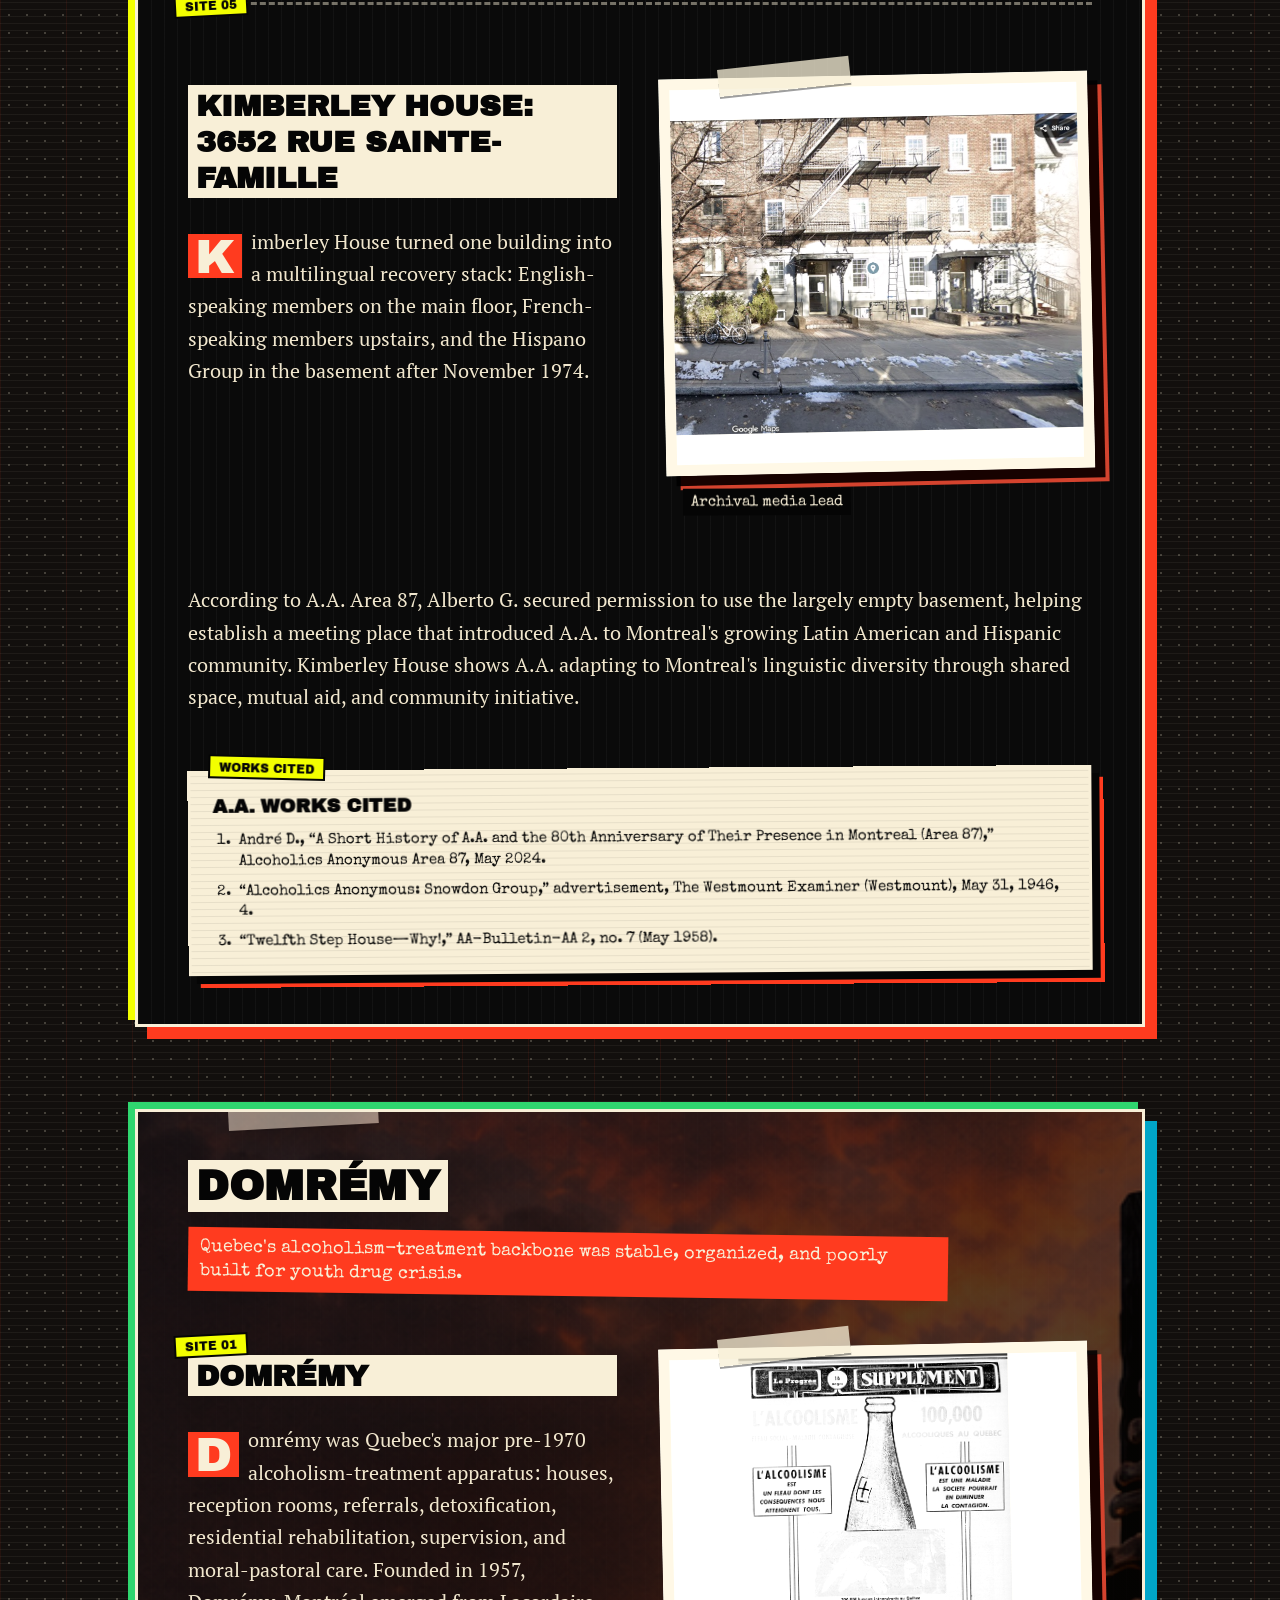
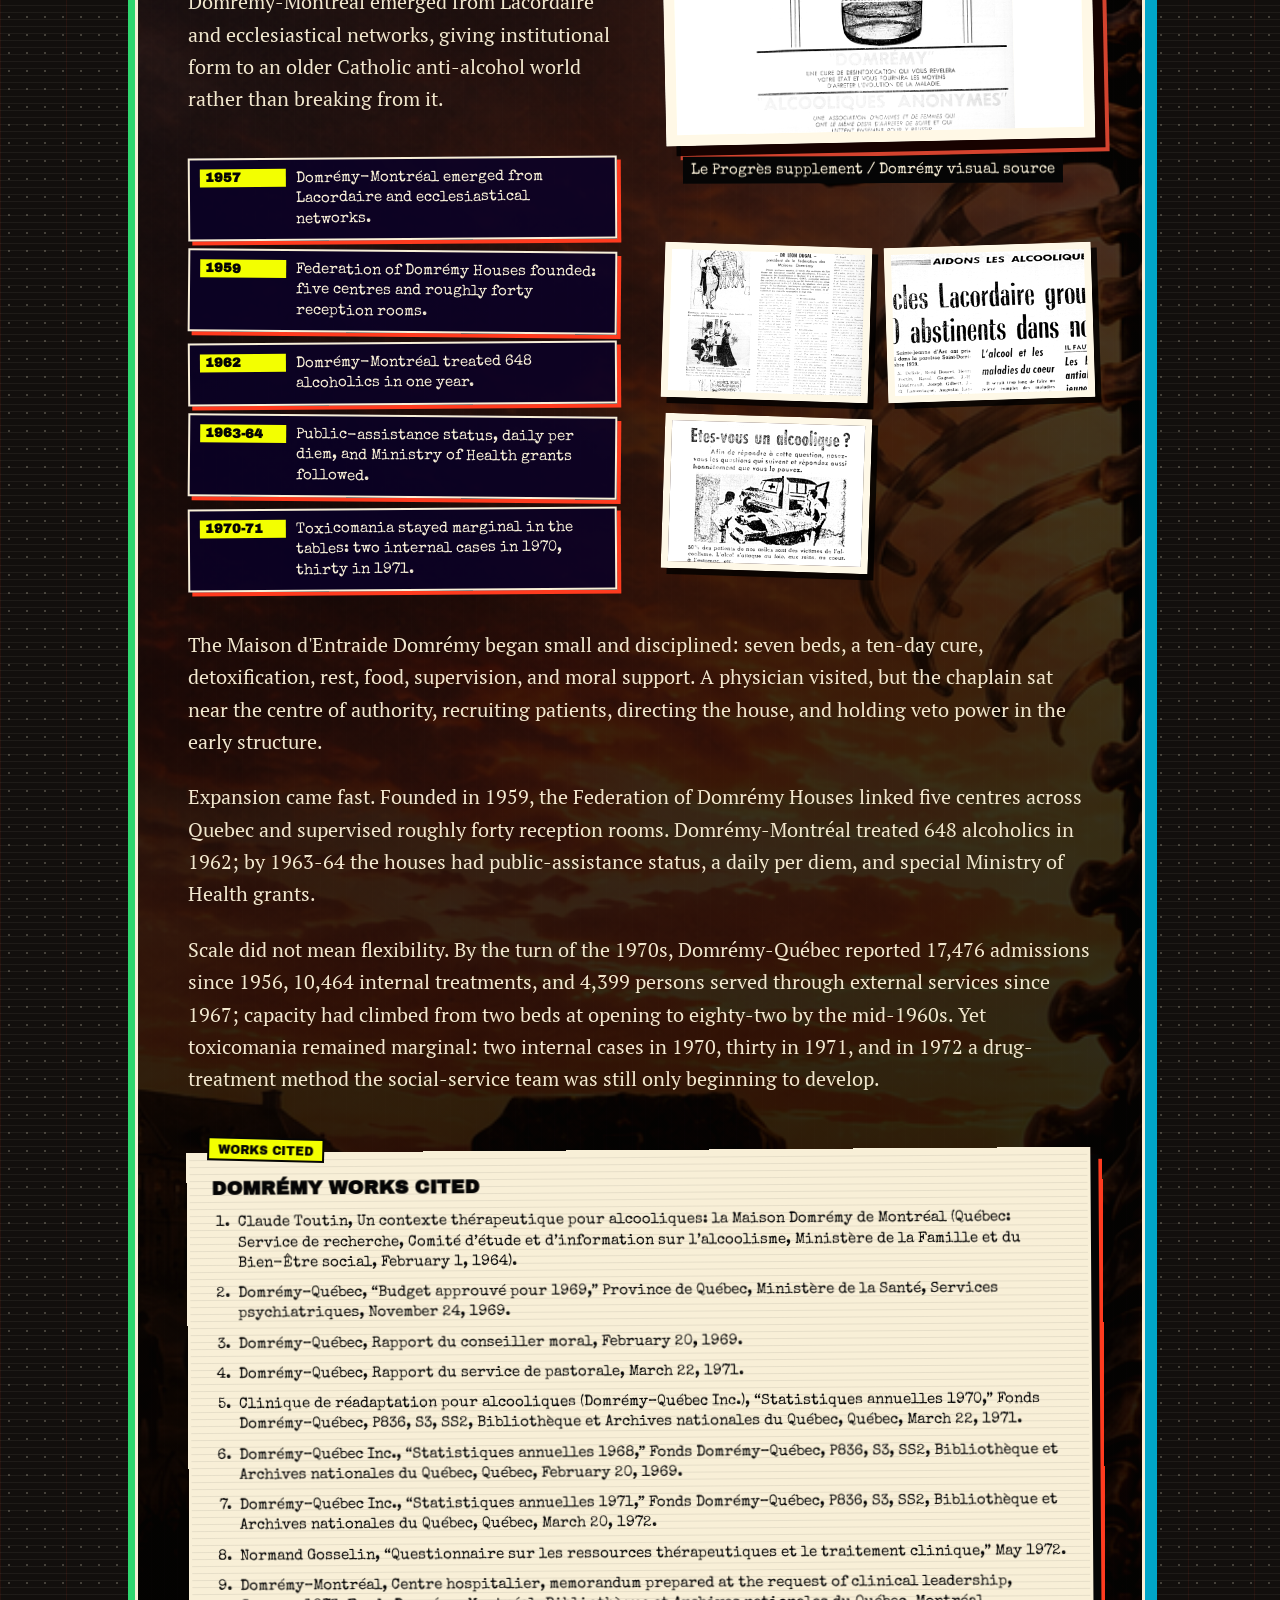
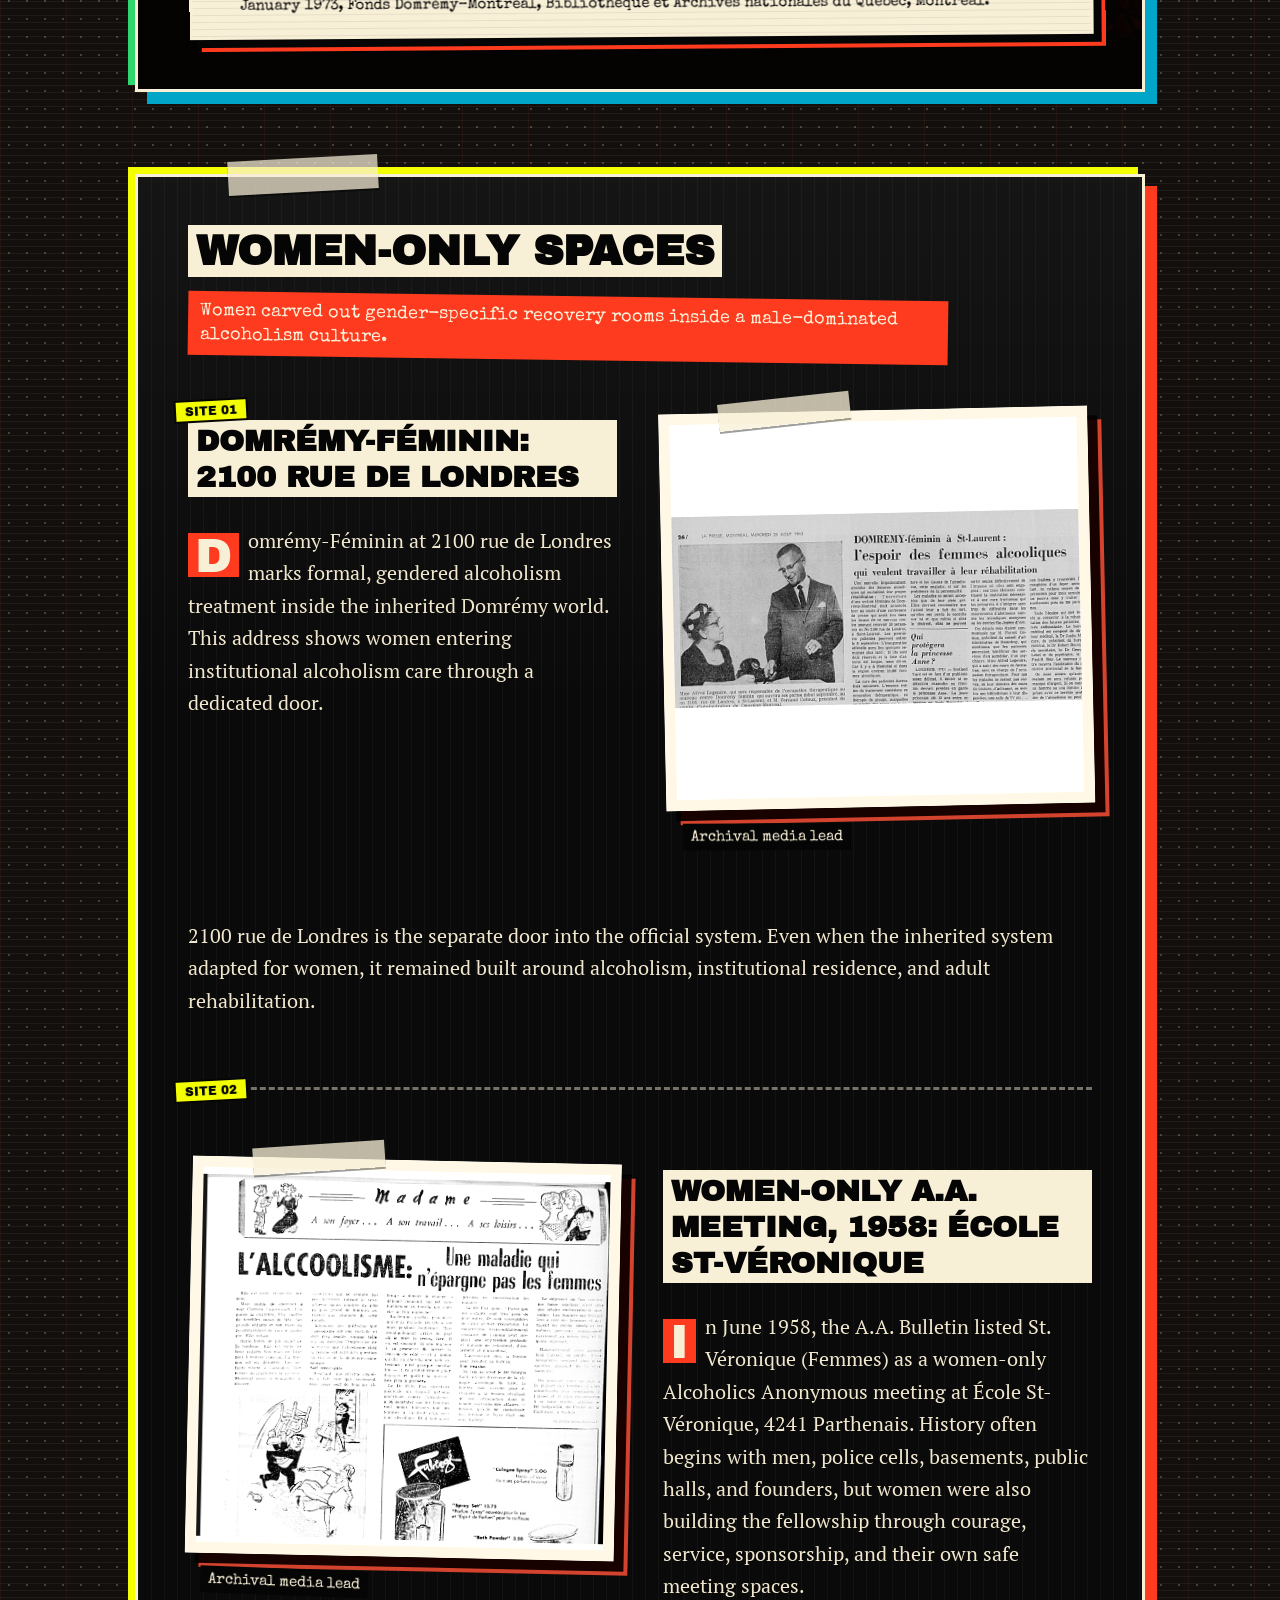
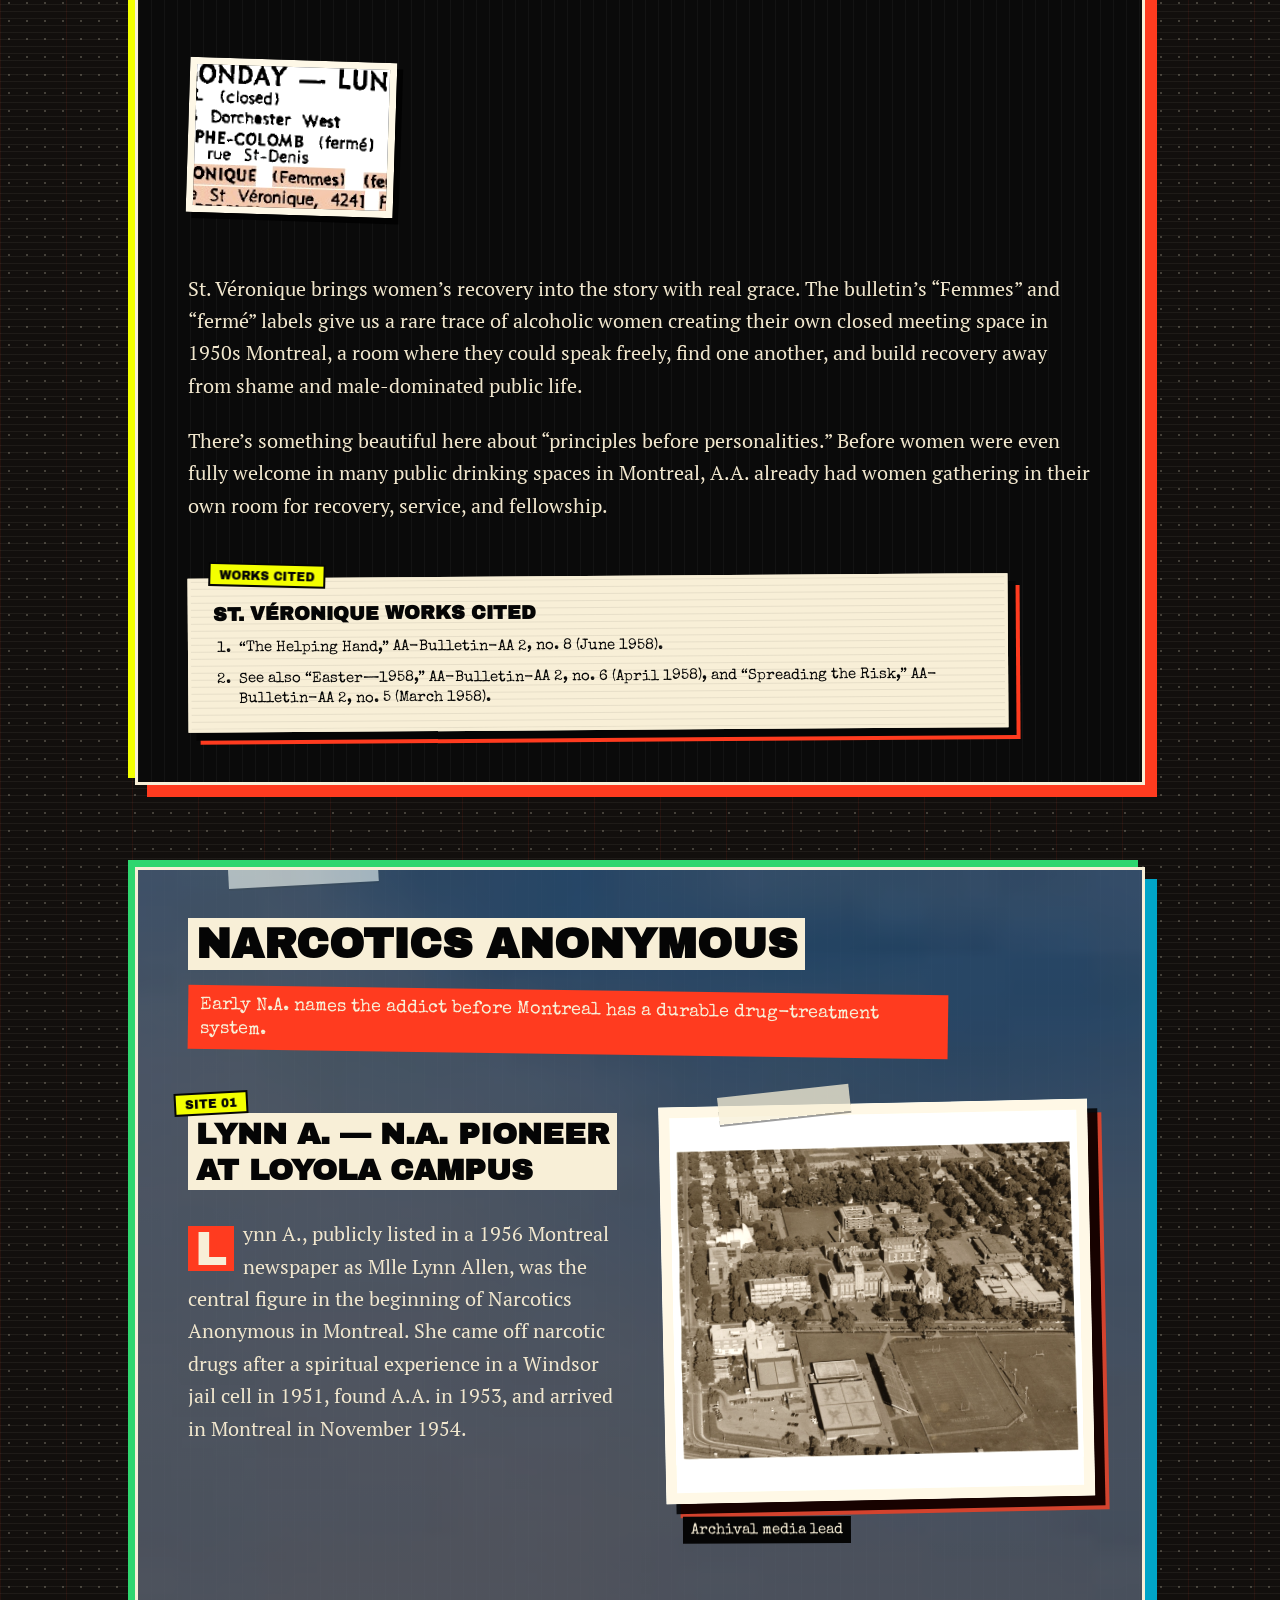
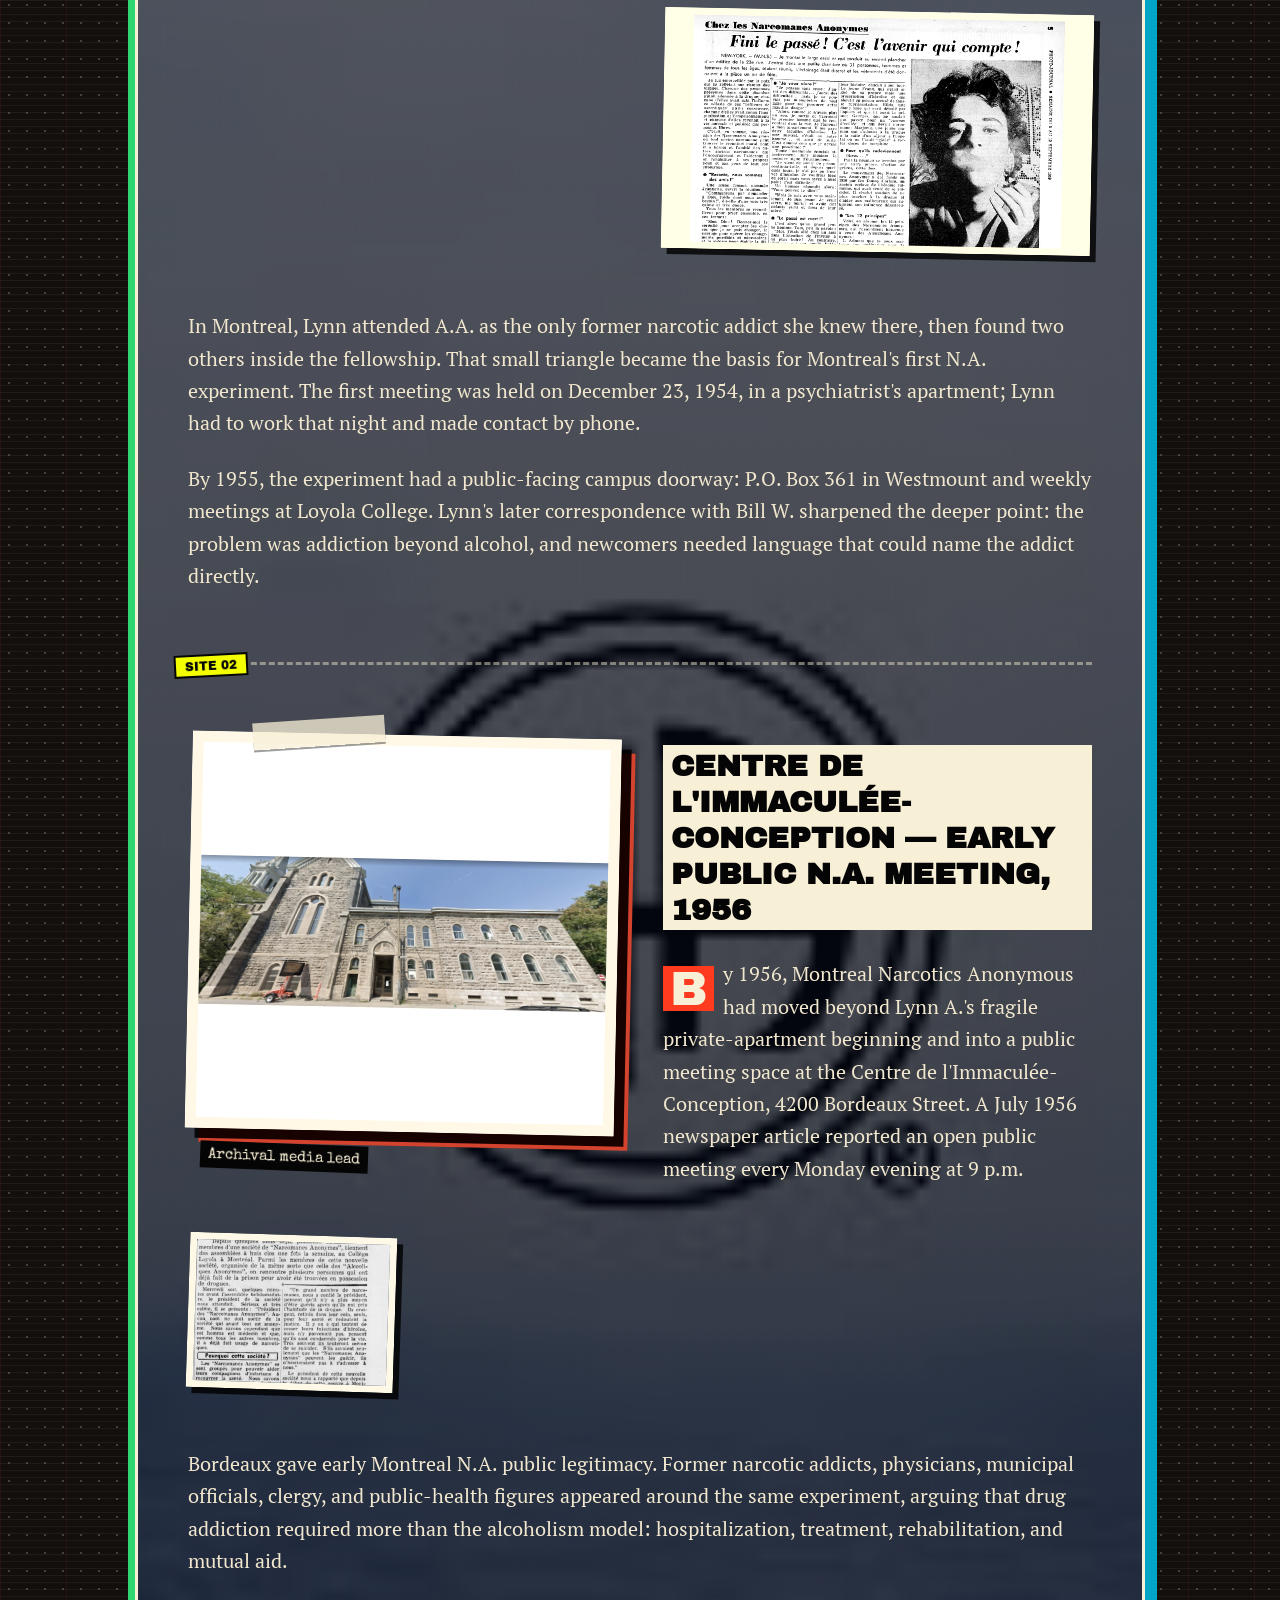
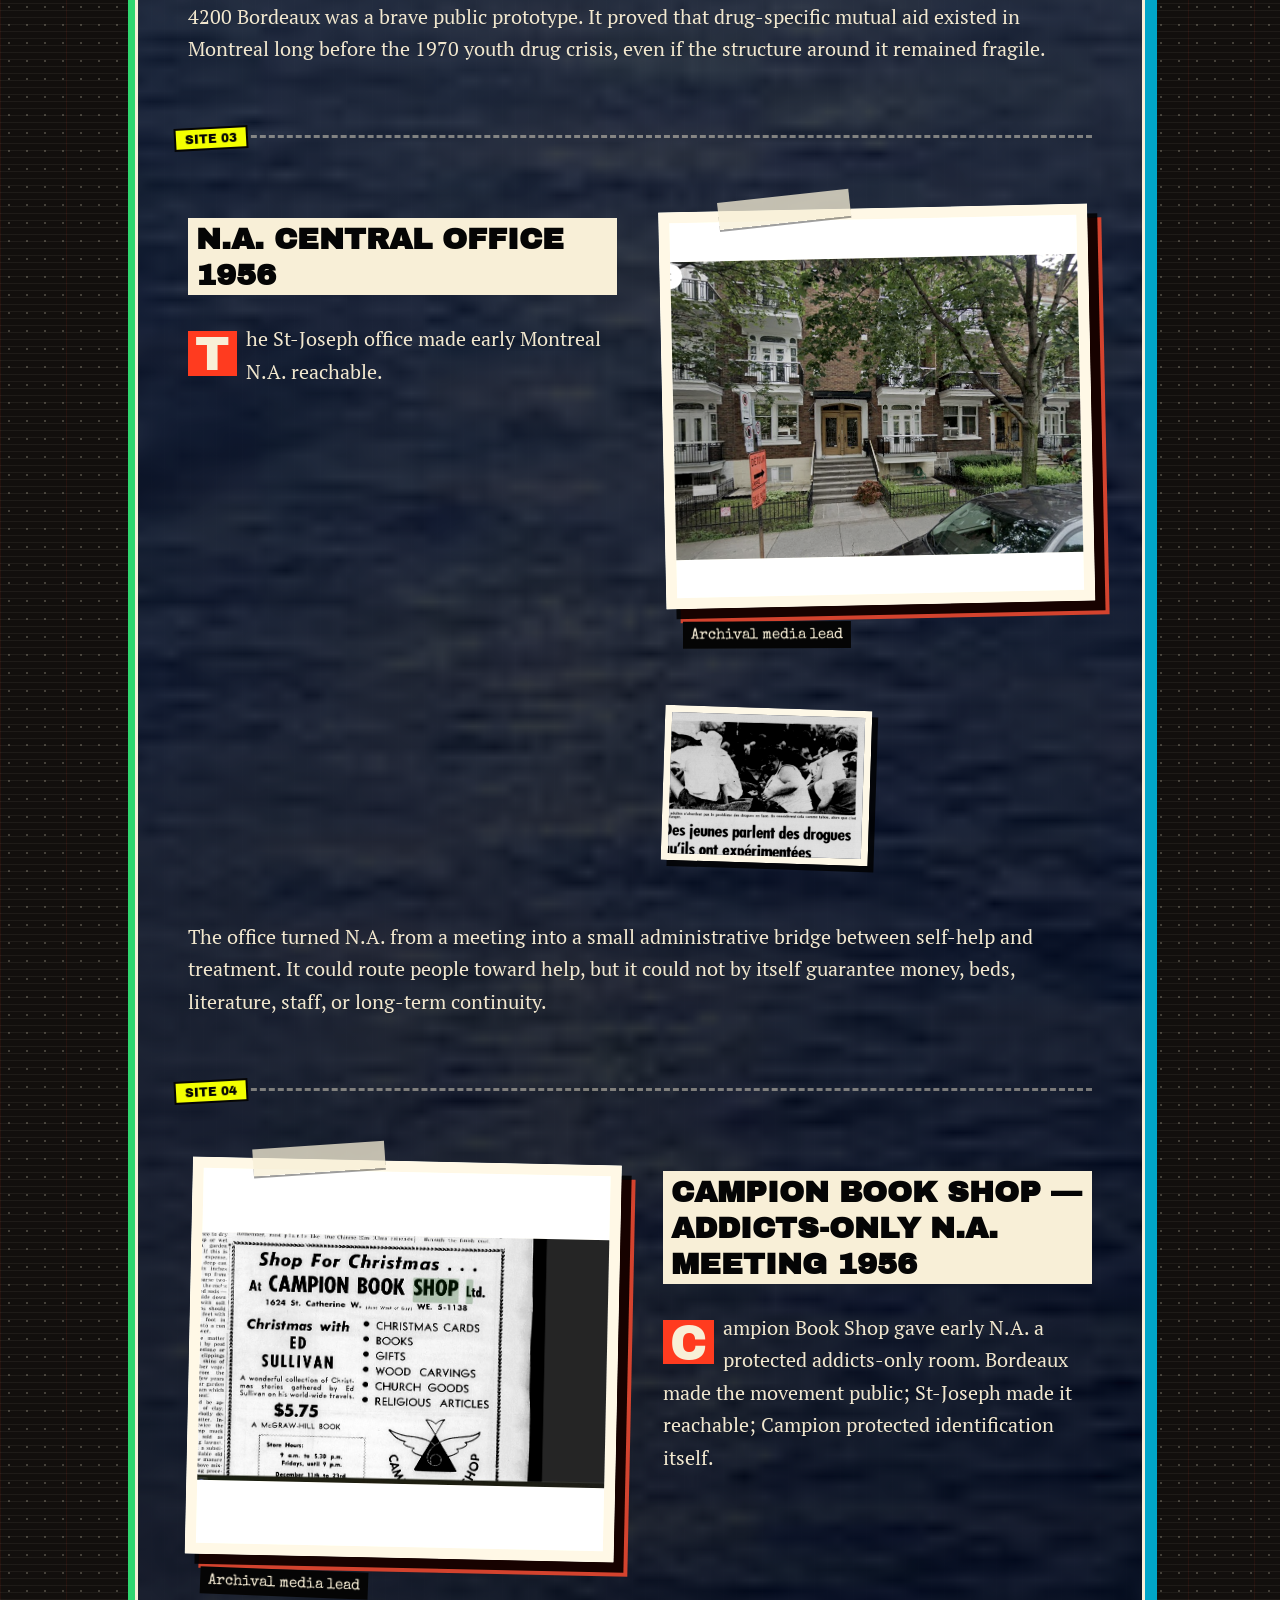
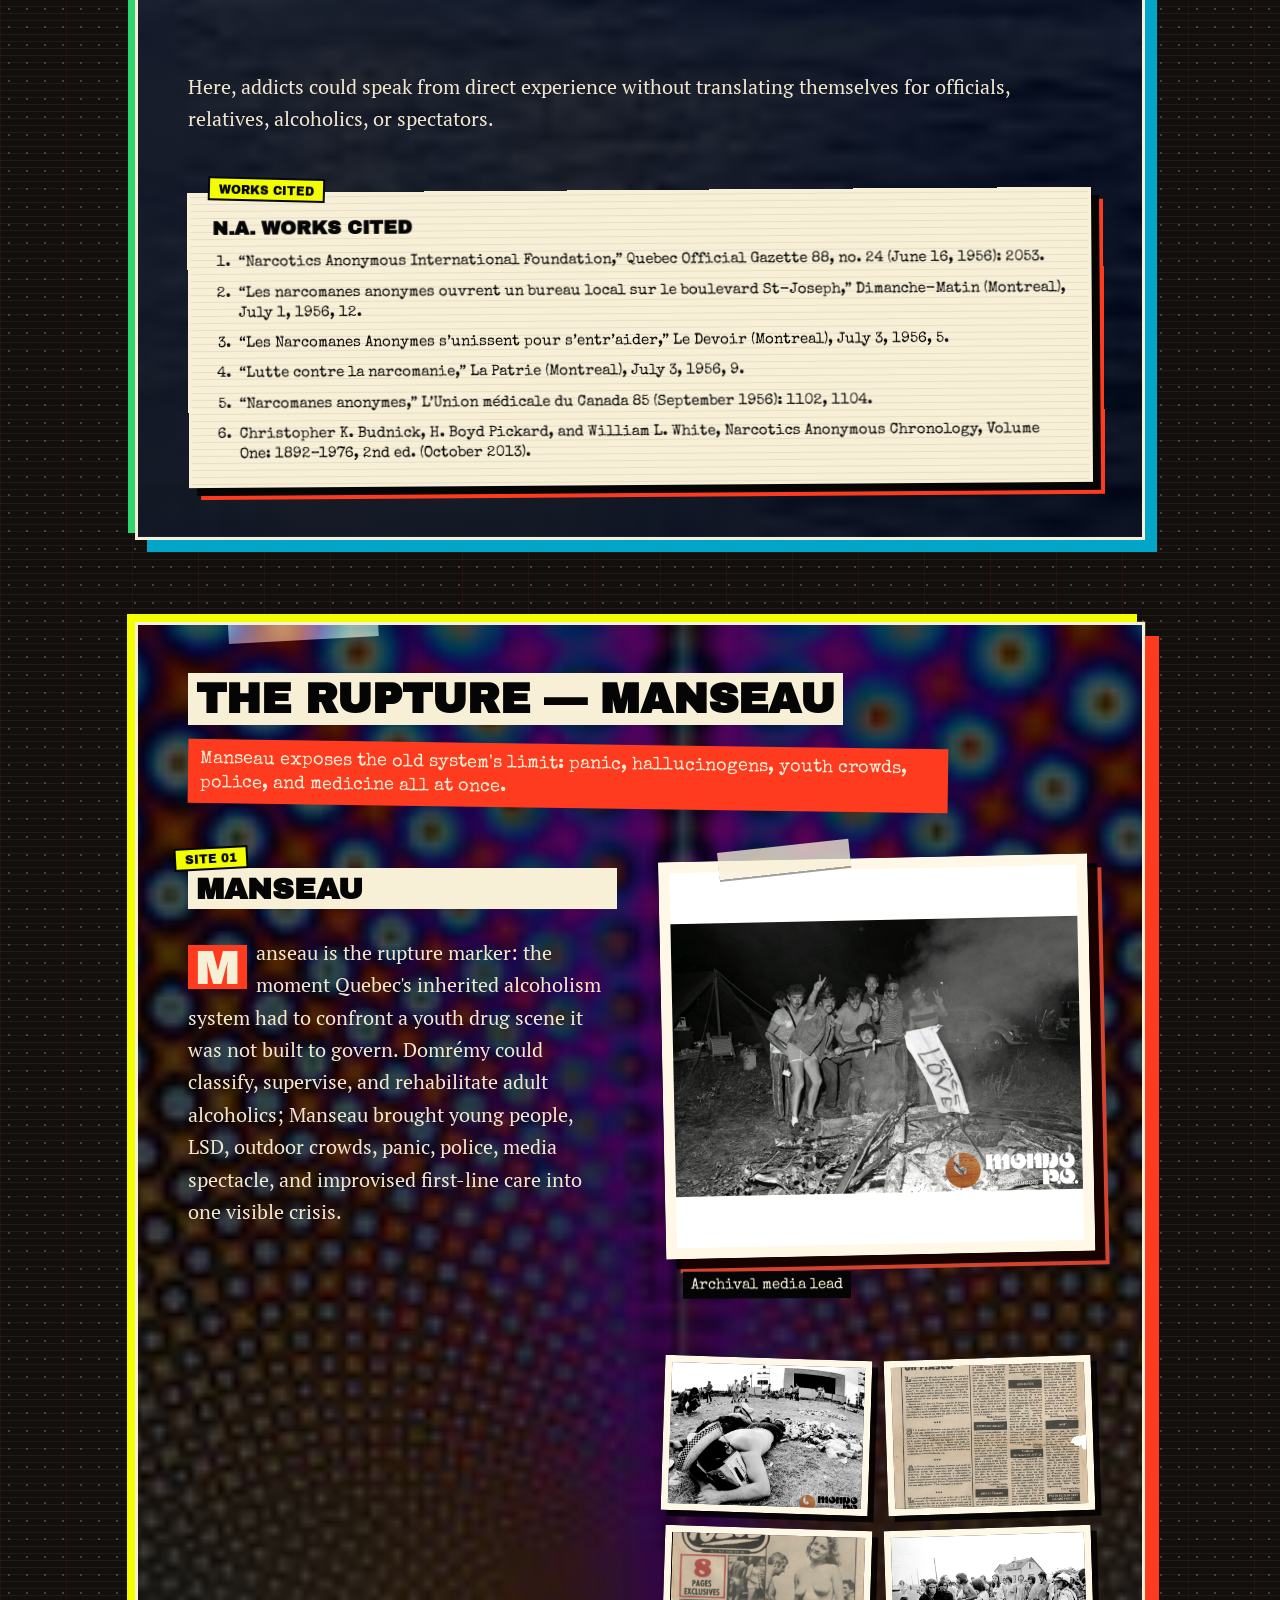
==== commit cca24df8: "Add works cited and enlarge NA clipping" ====
--- a/index.html
+++ b/index.html
@@ -72,10 +72,11 @@
         <figure class="media-frame ">
           <img class="" src="assets/kml-media/chapter-01-01.jpg" alt="The birth of Montreal&#x27;s first A.A. fellowship: The Drunk Tank at 2883 Saint-Charles Blvd., Kirkland">
           <figcaption class="illustration-attribution">Archival media lead</figcaption>
-        </figure><div class="mini-gallery"><img src="assets/kml-media/chapter-01-02.jpg" alt="The birth of Montreal&#x27;s first A.A. fellowship: The Drunk Tank at 2883 Saint-Charles Blvd., Kirkland supporting image 2"></div></div>
+        </figure><div class="mini-gallery"><img class="mini-gallery-image" src="assets/kml-media/chapter-01-02.jpg" alt="The birth of Montreal&#x27;s first A.A. fellowship: The Drunk Tank at 2883 Saint-Charles Blvd., Kirkland supporting image 2"></div></div>
       </div>
       <div class="centered-text-block"><div class="left-aligned-text-block"><p>The response came through voice, mail, and identification. Bobbie told him, &quot;I am an alcoholic. We have recovered.&quot; A copy of the Big Book arrived by mail the next day, followed by letters from Bobbie, Bill, and the New York office. By October 1944, New York was sending Dave inquiries from alcoholics and asking him to carry the message locally.</p>
 <p>The Drunk Tank is the conversion point: jail cell, phone call, Big Book, correspondence, and one alcoholic becoming the contact through whom Montreal A.A. began to move.</p></div></div>
+      
     </article>
 
     <article class="entry" id="02-the-first-a-a-meeting-space-in-montreal-and-quebec-4939-av-victo">
@@ -92,6 +93,7 @@
       </div>
       <div class="centered-text-block"><div class="left-aligned-text-block"><p>Victoria Avenue matters because it turns a single recovery story into a repeatable room. It is also where Dave later remembered the first two French Canadians learning about A.A., making the house an early bridge between anglophone fellowship and French-language recovery in Quebec.</p>
 <p>If the Drunk Tank is crisis and contact, Victoria Avenue is domestic infrastructure: the home as meeting room, service hub, and first fragile recovery network.</p></div></div>
+      
     </article>
 
     <article class="entry" id="03-montreal-forum-a-a-moves-into-public-civic-space-march-1945">
@@ -108,6 +110,7 @@
       </div>
       <div class="centered-text-block"><div class="left-aligned-text-block"><p>The Forum gave recovery a public city address. A.A. moved from a private basement and living-room fellowship into one of Montreal&#x27;s most recognizable civic buildings. It was not a hospital, treatment centre, or government program; it was a civic landmark temporarily turned into recovery infrastructure.</p>
 <p>The sequence is the point: police cell → home → civic space. The Forum shows early recovery borrowing public rooms before Quebec had a formal addiction-treatment system.</p></div></div>
+      
     </article>
 
     <article class="entry" id="04-preston-hall-first-french-language-a-a-group-1947-1173-rue-drumm">
@@ -123,6 +126,7 @@
       </div>
       </div>
       <div class="centered-text-block"><div class="left-aligned-text-block"><p>The site turns recovery from an imported English-language fellowship into something Quebec could translate, inhabit, and expand. Language was not decoration here; it was infrastructure.</p></div></div>
+      
     </article>
 
     <article class="entry" id="05-kimberley-house-3652-rue-sainte-famille">
@@ -138,7 +142,15 @@
         </figure></div>
       </div>
       <div class="centered-text-block"><div class="left-aligned-text-block"><p>According to A.A. Area 87, Alberto G. secured permission to use the largely empty basement, helping establish a meeting place that introduced A.A. to Montreal&#x27;s growing Latin American and Hispanic community. Kimberley House shows A.A. adapting to Montreal&#x27;s linguistic diversity through shared space, mutual aid, and community initiative.</p></div></div>
-    </article>
+      
+    </article>
+      
+      <aside class="works-cited section-works-cited">
+        <h4>A.A. Works Cited</h4>
+        <ol><li>André D., “A Short History of A.A. and the 80th Anniversary of Their Presence in Montreal (Area 87),” Alcoholics Anonymous Area 87, May 2024.</li>
+<li>“Alcoholics Anonymous: Snowdon Group,” advertisement, The Westmount Examiner (Westmount), May 31, 1946, 4.</li>
+<li>“Twelfth Step House—Why!,” AA-Bulletin-AA 2, no. 7 (May 1958).</li></ol>
+      </aside>
     </section>
     <section class="topic-container" id="domremy">
       
@@ -160,14 +172,26 @@
         <figure class="media-frame ">
           <img class="" src="assets/supplemental/domremy-le-progres-supplement.png" alt="Domrémy">
           <figcaption class="illustration-attribution">Le Progrès supplement / Domrémy visual source</figcaption>
-        </figure><div class="mini-gallery"><img src="assets/supplemental/domremy-maisons-domremy.png" alt="Domrémy supporting image 2">
-<img src="assets/supplemental/domremy-lacordaire-17000.png" alt="Domrémy supporting image 3">
-<img src="assets/supplemental/domremy-alcoolique-question.png" alt="Domrémy supporting image 4"></div></div>
+        </figure><div class="mini-gallery"><img class="mini-gallery-image" src="assets/supplemental/domremy-maisons-domremy.png" alt="Domrémy supporting image 2"><img class="mini-gallery-image" src="assets/supplemental/domremy-lacordaire-17000.png" alt="Domrémy supporting image 3"><img class="mini-gallery-image" src="assets/supplemental/domremy-alcoolique-question.png" alt="Domrémy supporting image 4"></div></div>
       </div>
       <div class="centered-text-block"><div class="left-aligned-text-block"><p>The Maison d&#x27;Entraide Domrémy began small and disciplined: seven beds, a ten-day cure, detoxification, rest, food, supervision, and moral support. A physician visited, but the chaplain sat near the centre of authority, recruiting patients, directing the house, and holding veto power in the early structure.</p>
 <p>Expansion came fast. Founded in 1959, the Federation of Domrémy Houses linked five centres across Quebec and supervised roughly forty reception rooms. Domrémy-Montréal treated 648 alcoholics in 1962; by 1963-64 the houses had public-assistance status, a daily per diem, and special Ministry of Health grants.</p>
 <p>Scale did not mean flexibility. By the turn of the 1970s, Domrémy-Québec reported 17,476 admissions since 1956, 10,464 internal treatments, and 4,399 persons served through external services since 1967; capacity had climbed from two beds at opening to eighty-two by the mid-1960s. Yet toxicomania remained marginal: two internal cases in 1970, thirty in 1971, and in 1972 a drug-treatment method the social-service team was still only beginning to develop.</p></div></div>
-    </article>
+      
+    </article>
+      
+      <aside class="works-cited section-works-cited">
+        <h4>Domrémy Works Cited</h4>
+        <ol><li>Claude Toutin, Un contexte thérapeutique pour alcooliques: la Maison Domrémy de Montréal (Québec: Service de recherche, Comité d’étude et d’information sur l’alcoolisme, Ministère de la Famille et du Bien-Être social, February 1, 1964).</li>
+<li>Domrémy–Québec, “Budget approuvé pour 1969,” Province de Québec, Ministère de la Santé, Services psychiatriques, November 24, 1969.</li>
+<li>Domrémy–Québec, Rapport du conseiller moral, February 20, 1969.</li>
+<li>Domrémy–Québec, Rapport du service de pastorale, March 22, 1971.</li>
+<li>Clinique de réadaptation pour alcooliques (Domrémy–Québec Inc.), “Statistiques annuelles 1970,” Fonds Domrémy–Québec, P836, S3, SS2, Bibliothèque et Archives nationales du Québec, Québec, March 22, 1971.</li>
+<li>Domrémy–Québec Inc., “Statistiques annuelles 1968,” Fonds Domrémy–Québec, P836, S3, SS2, Bibliothèque et Archives nationales du Québec, Québec, February 20, 1969.</li>
+<li>Domrémy–Québec Inc., “Statistiques annuelles 1971,” Fonds Domrémy–Québec, P836, S3, SS2, Bibliothèque et Archives nationales du Québec, Québec, March 20, 1972.</li>
+<li>Normand Gosselin, “Questionnaire sur les ressources thérapeutiques et le traitement clinique,” May 1972.</li>
+<li>Domrémy–Montréal, Centre hospitalier, memorandum prepared at the request of clinical leadership, January 1973, Fonds Domrémy–Montréal, Bibliothèque et Archives nationales du Québec, Montréal.</li></ol>
+      </aside>
     </section>
     <section class="topic-container" id="women-only-spaces">
       
@@ -187,6 +211,7 @@
         </figure></div>
       </div>
       <div class="centered-text-block"><div class="left-aligned-text-block"><p>2100 rue de Londres is the separate door into the official system. Even when the inherited system adapted for women, it remained built around alcoholism, institutional residence, and adult rehabilitation.</p></div></div>
+      
     </article>
 
     <article class="entry" id="08-women-only-a-a-meeting-1958-ecole-st-veronique">
@@ -195,7 +220,7 @@
         <figure class="media-frame ">
           <img class="" src="assets/kml-media/chapter-08-01.jpg" alt="Women-Only A.A. Meeting, 1958: École St-Véronique">
           <figcaption class="illustration-attribution">Archival media lead</figcaption>
-        </figure><div class="mini-gallery"><img src="assets/kml-media/chapter-08-02.jpg" alt="Women-Only A.A. Meeting, 1958: École St-Véronique supporting image 2"></div></div>
+        </figure><div class="mini-gallery"><img class="mini-gallery-image" src="assets/kml-media/chapter-08-02.jpg" alt="Women-Only A.A. Meeting, 1958: École St-Véronique supporting image 2"></div></div>
       <div class="column text-column">
         <h3 class="heading-2 non-underlined">Women-Only A.A. Meeting, 1958: École St-Véronique</h3>
         <div class="left-aligned-text-block"><p>In June 1958, the A.A. Bulletin listed St. Véronique (Femmes) as a women-only Alcoholics Anonymous meeting at École St-Véronique, 4241 Parthenais. History often begins with men, police cells, basements, public halls, and founders, but women were also building the fellowship through courage, service, sponsorship, and their own safe meeting spaces.</p></div>
@@ -203,7 +228,14 @@
       </div>
       <div class="centered-text-block"><div class="left-aligned-text-block"><p>St. Véronique brings women’s recovery into the story with real grace. The bulletin’s “Femmes” and “fermé” labels give us a rare trace of alcoholic women creating their own closed meeting space in 1950s Montreal, a room where they could speak freely, find one another, and build recovery away from shame and male-dominated public life.</p>
 <p>There’s something beautiful here about “principles before personalities.” Before women were even fully welcome in many public drinking spaces in Montreal, A.A. already had women gathering in their own room for recovery, service, and fellowship.</p></div></div>
-    </article>
+      
+      <aside class="works-cited entry-works-cited">
+        <h4>St. Véronique Works Cited</h4>
+        <ol><li>“The Helping Hand,” AA-Bulletin-AA 2, no. 8 (June 1958).</li>
+<li>See also “Easter—1958,” AA-Bulletin-AA 2, no. 6 (April 1958), and “Spreading the Risk,” AA-Bulletin-AA 2, no. 5 (March 1958).</li></ol>
+      </aside>
+    </article>
+      
     </section>
     <section class="topic-container" id="narcotics-anonymous">
       
@@ -220,10 +252,11 @@
         <figure class="media-frame ">
           <img class="" src="assets/kml-media/chapter-09-01.jpg" alt="Lynn A. — N.A. Pioneer at Loyola Campus">
           <figcaption class="illustration-attribution">Archival media lead</figcaption>
-        </figure><div class="mini-gallery"><img src="assets/supplemental/narcotics-anonymous-avenir.png" alt="Lynn A. — N.A. Pioneer at Loyola Campus supporting image 2"></div></div>
+        </figure><div class="mini-gallery mini-gallery--feature"><img class="mini-gallery-image mini-gallery-image--feature na-avenir-clipping" src="assets/supplemental/narcotics-anonymous-avenir.png" alt="Lynn A. — N.A. Pioneer at Loyola Campus supporting image 2"></div></div>
       </div>
       <div class="centered-text-block"><div class="left-aligned-text-block"><p>In Montreal, Lynn attended A.A. as the only former narcotic addict she knew there, then found two others inside the fellowship. That small triangle became the basis for Montreal&#x27;s first N.A. experiment. The first meeting was held on December 23, 1954, in a psychiatrist&#x27;s apartment; Lynn had to work that night and made contact by phone.</p>
 <p>By 1955, the experiment had a public-facing campus doorway: P.O. Box 361 in Westmount and weekly meetings at Loyola College. Lynn&#x27;s later correspondence with Bill W. sharpened the deeper point: the problem was addiction beyond alcohol, and newcomers needed language that could name the addict directly.</p></div></div>
+      
     </article>
 
     <article class="entry" id="10-centre-de-l-immaculee-conception-early-public-n-a-meeting-1956">
@@ -232,7 +265,7 @@
         <figure class="media-frame ">
           <img class="" src="assets/kml-media/chapter-10-01.jpg" alt="Centre de l&#x27;Immaculée-Conception — Early Public N.A. Meeting, 1956">
           <figcaption class="illustration-attribution">Archival media lead</figcaption>
-        </figure><div class="mini-gallery"><img src="assets/supplemental/narcotics-anonymous-montreal-stanke.png" alt="Centre de l&#x27;Immaculée-Conception — Early Public N.A. Meeting, 1956 supporting image 2"></div></div>
+        </figure><div class="mini-gallery"><img class="mini-gallery-image" src="assets/supplemental/narcotics-anonymous-montreal-stanke.png" alt="Centre de l&#x27;Immaculée-Conception — Early Public N.A. Meeting, 1956 supporting image 2"></div></div>
       <div class="column text-column">
         <h3 class="heading-2 non-underlined">Centre de l&#x27;Immaculée-Conception — Early Public N.A. Meeting, 1956</h3>
         <div class="left-aligned-text-block"><p>By 1956, Montreal Narcotics Anonymous had moved beyond Lynn A.&#x27;s fragile private-apartment beginning and into a public meeting space at the Centre de l&#x27;Immaculée-Conception, 4200 Bordeaux Street. A July 1956 newspaper article reported an open public meeting every Monday evening at 9 p.m.</p></div>
@@ -240,6 +273,7 @@
       </div>
       <div class="centered-text-block"><div class="left-aligned-text-block"><p>Bordeaux gave early Montreal N.A. public legitimacy. Former narcotic addicts, physicians, municipal officials, clergy, and public-health figures appeared around the same experiment, arguing that drug addiction required more than the alcoholism model: hospitalization, treatment, rehabilitation, and mutual aid.</p>
 <p>4200 Bordeaux was a brave public prototype. It proved that drug-specific mutual aid existed in Montreal long before the 1970 youth drug crisis, even if the structure around it remained fragile.</p></div></div>
+      
     </article>
 
     <article class="entry" id="11-n-a-central-office-1956">
@@ -252,9 +286,10 @@
         <figure class="media-frame ">
           <img class="" src="assets/kml-media/chapter-11-01.jpg" alt="N.A. Central Office 1956">
           <figcaption class="illustration-attribution">Archival media lead</figcaption>
-        </figure><div class="mini-gallery"><img src="assets/supplemental/narcotics-anonymous-youth-drugs.png" alt="N.A. Central Office 1956 supporting image 2"></div></div>
+        </figure><div class="mini-gallery"><img class="mini-gallery-image" src="assets/supplemental/narcotics-anonymous-youth-drugs.png" alt="N.A. Central Office 1956 supporting image 2"></div></div>
       </div>
       <div class="centered-text-block"><div class="left-aligned-text-block"><p>The office turned N.A. from a meeting into a small administrative bridge between self-help and treatment. It could route people toward help, but it could not by itself guarantee money, beds, literature, staff, or long-term continuity.</p></div></div>
+      
     </article>
 
     <article class="entry" id="12-campion-book-shop-addicts-only-n-a-meeting-1956">
@@ -270,7 +305,18 @@
       </div>
       </div>
       <div class="centered-text-block"><div class="left-aligned-text-block"><p>Here, addicts could speak from direct experience without translating themselves for officials, relatives, alcoholics, or spectators.</p></div></div>
-    </article>
+      
+    </article>
+      
+      <aside class="works-cited section-works-cited">
+        <h4>N.A. Works Cited</h4>
+        <ol><li>“Narcotics Anonymous International Foundation,” Quebec Official Gazette 88, no. 24 (June 16, 1956): 2053.</li>
+<li>“Les narcomanes anonymes ouvrent un bureau local sur le boulevard St-Joseph,” Dimanche-Matin (Montreal), July 1, 1956, 12.</li>
+<li>“Les Narcomanes Anonymes s’unissent pour s’entr’aider,” Le Devoir (Montreal), July 3, 1956, 5.</li>
+<li>“Lutte contre la narcomanie,” La Patrie (Montreal), July 3, 1956, 9.</li>
+<li>“Narcomanes anonymes,” L’Union médicale du Canada 85 (September 1956): 1102, 1104.</li>
+<li>Christopher K. Budnick, H. Boyd Pickard, and William L. White, Narcotics Anonymous Chronology, Volume One: 1892–1976, 2nd ed. (October 2013).</li></ol>
+      </aside>
     </section>
     <section class="topic-container" id="the-rupture-manseau">
       
@@ -287,11 +333,7 @@
         <figure class="media-frame ">
           <img class="" src="assets/kml-media/chapter-13-01.jpg" alt="Manseau">
           <figcaption class="illustration-attribution">Archival media lead</figcaption>
-        </figure><div class="mini-gallery"><img src="assets/supplemental/manseau-lapresse-sombrero.jpg" alt="Manseau supporting image 2">
-<img src="assets/supplemental/manseau-photo-police-fiasco.jpg" alt="Manseau supporting image 3">
-<img src="assets/supplemental/manseau-photo-police-cover.png" alt="Manseau supporting image 4">
-<img src="assets/supplemental/manseau-road-emergency.png" alt="Manseau supporting image 5">
-<img src="assets/supplemental/manseau-site-photo.jpg" alt="Manseau supporting image 6"></div></div>
+        </figure><div class="mini-gallery"><img class="mini-gallery-image" src="assets/supplemental/manseau-lapresse-sombrero.jpg" alt="Manseau supporting image 2"><img class="mini-gallery-image" src="assets/supplemental/manseau-photo-police-fiasco.jpg" alt="Manseau supporting image 3"><img class="mini-gallery-image" src="assets/supplemental/manseau-photo-police-cover.png" alt="Manseau supporting image 4"><img class="mini-gallery-image" src="assets/supplemental/manseau-road-emergency.png" alt="Manseau supporting image 5"><img class="mini-gallery-image" src="assets/supplemental/manseau-site-photo.jpg" alt="Manseau supporting image 6"></div></div>
       </div>
       <div class="centered-text-block"><div class="left-aligned-text-block"><p>Press reports described hundreds treated after drug use, hospital transfers, a mobile clinic with forty-three beds, major public costs, and hundreds of Sûreté du Québec officers. Guy Marcoux&#x27;s account shows the care encounter from inside the trip: music, lights, bodies, crowds, marijuana, hashish, LSD, and physicians trying to work inside panic rather than above it.</p>
 <p>Manseau exposed the limit of Quebec&#x27;s inherited alcoholism system. Adult alcoholism institutions could classify, supervise, and rehabilitate; the festival demanded immediate youth-facing crisis care under conditions of panic, hallucinogens, crowds, police, medicine, and media spectacle. After Manseau, care had to move outward.</p>
@@ -304,7 +346,20 @@
 <p>OPTAT was already producing drug knowledge in 1970. Lucien Laforest&#x27;s April 1970 survey mapped marijuana, LSD, hallucinogens, stimulants, tranquillizers, barbiturates, opiates, glue, alcohol, and tobacco across Montreal students; in August 1970, OPTAT&#x27;s research service produced Le festival PDP Manseau.</p>
 <p>For André Boudreau, OPTAT&#x27;s leader and director of Manseau&#x27;s medical centre, the festival was a clinical shock. He had publicly worried more about alcoholism than drugs, but after seeing young people in delirious LSD states, he rejected easy comparisons with alcohol or tobacco and treated youth drug use as a distinct problem demanding new knowledge.</p>
 <p>By April 27, 1973, OPTAT&#x27;s scientific council was meeting explicitly on toxicomanies. Its name shows the transition: alcohol still came first, while the &quot;other toxicomanias&quot; were being pulled into an official field moving faster than inherited institutions could absorb.</p></div></div>
-    </article>
+      
+    </article>
+      
+      <aside class="works-cited section-works-cited">
+        <h4>Manseau / OPTAT Works Cited</h4>
+        <ol><li>Jean-Marc Bernard, Léandre Bilodeau, and André G. Jacob, Le festival PDP Manseau (Québec: Service de la recherche de l’OPTAT, August 1970).</li>
+<li>Guy Marcoux, “Manseau, P.Q., capitale éphémère,” ca. 1970, typescript, Fonds Office de la prévention et du traitement de l’alcoolisme et des autres toxicomanies (OPTAT), Bibliothèque et Archives nationales du Québec, Québec.</li>
+<li>“Les leçons à tirer du festival ‘pop’ de Manseau,” La Presse, November 17, 1970.</li>
+<li>Bernard, Bilodeau, and Jacob, Le festival PDP Manseau.</li>
+<li>Marcoux, “Manseau, P.Q., capitale éphémère.”</li>
+<li>Lucien Laforest, “L’appartenance religieuse des usagers de drogues parmi les étudiants montréalais” (Québec: Office de Prévention et du Traitement de l’Alcoolisme et des autres Toxicomanies, April 1970).</li>
+<li>Domrémy–Québec Inc., “Statistiques annuelles 1970.”</li>
+<li>Québec, Ministère des Affaires sociales, Office de la prévention et du traitement de l’alcoolisme et des autres toxicomanies (OPTAT), Toxicomanies, Conseil scientifique, réunion du 27 avril 1973.</li></ol>
+      </aside>
     </section>
     <section class="topic-container" id="drogue-secours-youth-clinics-hospitals">
       
@@ -321,15 +376,12 @@
         <figure class="media-frame ">
           <img class="" src="assets/supplemental/drogue-secours-building.png" alt="Drogue-Secours — Youth Crisis Care">
           <figcaption class="illustration-attribution">Drogue-Secours building visual source</figcaption>
-        </figure><div class="mini-gallery"><img src="assets/supplemental/drogue-secours-youth-organism.png" alt="Drogue-Secours — Youth Crisis Care supporting image 2">
-<img src="assets/supplemental/drogue-secours-question.png" alt="Drogue-Secours — Youth Crisis Care supporting image 3">
-<img src="assets/supplemental/drogue-secours-room-care.jpg" alt="Drogue-Secours — Youth Crisis Care supporting image 4">
-<img src="assets/supplemental/drogue-secours-phone.jpg" alt="Drogue-Secours — Youth Crisis Care supporting image 5">
-<img src="assets/supplemental/drogue-secours-203-door.jpg" alt="Drogue-Secours — Youth Crisis Care supporting image 6"></div></div>
+        </figure><div class="mini-gallery"><img class="mini-gallery-image" src="assets/supplemental/drogue-secours-youth-organism.png" alt="Drogue-Secours — Youth Crisis Care supporting image 2"><img class="mini-gallery-image" src="assets/supplemental/drogue-secours-question.png" alt="Drogue-Secours — Youth Crisis Care supporting image 3"><img class="mini-gallery-image" src="assets/supplemental/drogue-secours-room-care.jpg" alt="Drogue-Secours — Youth Crisis Care supporting image 4"><img class="mini-gallery-image" src="assets/supplemental/drogue-secours-phone.jpg" alt="Drogue-Secours — Youth Crisis Care supporting image 5"><img class="mini-gallery-image" src="assets/supplemental/drogue-secours-203-door.jpg" alt="Drogue-Secours — Youth Crisis Care supporting image 6"></div></div>
       </div>
       <div class="centered-text-block"><div class="left-aligned-text-block"><p>The space was deliberately non-institutional: coloured walls, little furniture, people sitting on the floor and talking. Later accounts show how wide the emergency network became: Drogue-Secours linked callers and visitors to hospital care, the Royal Victoria Hospital, the Youth Clinic on Sainte-Famille, volunteers, student nurses, drug-identification help, and CKGM radio warnings when dangerous drugs circulated.</p>
 <p>By 1971-72, Drug Help was already describing itself as working in a vacuum, with too little money and too few social alternatives behind it; later, the old Drogue-Secours experiment gave way toward MUTATION after subsidies were cut. Its funding crisis showed how much of Montreal&#x27;s youth drug care rested on emergency improvisation rather than stable public infrastructure.</p>
 <p>203 Prince-Arthur became the live wire between the street, the clinic, the hospital, and the counterculture.</p></div></div>
+      
     </article>
 
     <article class="entry" id="15-kalatox-rehabilitation-after-the-bad-trip-1972-2533-rue-lafontai">
@@ -338,8 +390,7 @@
         <figure class="media-frame ">
           <img class="" src="assets/supplemental/kalatox-listing.png" alt="Kalatox — Rehabilitation After the Bad Trip 1972: 2533 rue Lafontaine, Montréal">
           <figcaption class="illustration-attribution">Kalatox listing visual source</figcaption>
-        </figure><div class="mini-gallery"><img src="assets/kml-media/chapter-15-01.jpg" alt="Kalatox — Rehabilitation After the Bad Trip 1972: 2533 rue Lafontaine, Montréal supporting image 2">
-<img src="assets/kml-media/chapter-15-02.jpg" alt="Kalatox — Rehabilitation After the Bad Trip 1972: 2533 rue Lafontaine, Montréal supporting image 3"></div></div>
+        </figure><div class="mini-gallery"><img class="mini-gallery-image" src="assets/kml-media/chapter-15-01.jpg" alt="Kalatox — Rehabilitation After the Bad Trip 1972: 2533 rue Lafontaine, Montréal supporting image 2"><img class="mini-gallery-image" src="assets/kml-media/chapter-15-02.jpg" alt="Kalatox — Rehabilitation After the Bad Trip 1972: 2533 rue Lafontaine, Montréal supporting image 3"></div></div>
       <div class="column text-column">
         <h3 class="heading-2 non-underlined">Kalatox — Rehabilitation After the Bad Trip 1972: 2533 rue Lafontaine, Montréal</h3>
         <div class="left-aligned-text-block"><p>Kalatox began where Drogue-Secours ended: after the bad trip, after the emergency referral, after the young person came down and still had to rebuild a life. Its name meant &quot;Kaléidoscope d&#x27;aide aux toxicomanes,&quot; and the centre was created by young people, most of them former drug users themselves.</p></div>
@@ -347,6 +398,7 @@
       </div>
       <div class="centered-text-block"><div class="left-aligned-text-block"><p>Quebec-Presse described Kalatox in March 1972 as a unique centre in Quebec: not mainly an emergency service, but a place of welcome, information, and rehabilitation for young drug users who wanted to restart their lives and find meaningful work. The model was practical and social: communication work, psychological exploration, group projects, workshops, prevention in schools and recreation centres, and referrals.</p>
 <p>Kalatox treated abstinence as one part of a larger reconstruction of work, relationships, self-understanding, and social belonging. It also shows informal drug care beginning to brush up against official structures through federal Local Initiatives funding, OPTAT, probation officers, and the Court of Social Welfare.</p></div></div>
+      
     </article>
 
     <article class="entry" id="16-jewish-general-hospital-e-d-m-unit-emergency-hospital-response-1">
@@ -359,10 +411,11 @@
         <figure class="media-frame ">
           <img class="edm-scan-image" src="assets/supplemental/jewish-edm-dope-on-dope.png" alt="Jewish General Hospital — E.D.M. Unit / Emergency Hospital Response 1970-1972">
           <figcaption class="illustration-attribution">LOGOS Dope on Dope / Youth E.D.M. service listing</figcaption>
-        </figure><div class="mini-gallery"><img src="assets/supplemental/jewish-general-hospital.png" alt="Jewish General Hospital — E.D.M. Unit / Emergency Hospital Response 1970-1972 supporting image 2"></div></div>
+        </figure><div class="mini-gallery"><img class="mini-gallery-image" src="assets/supplemental/jewish-general-hospital.png" alt="Jewish General Hospital — E.D.M. Unit / Emergency Hospital Response 1970-1972 supporting image 2"></div></div>
       </div>
       <div class="centered-text-block"><div class="left-aligned-text-block"><p>Le Dain Commission notes reported that seven beds had been opened at the Jewish General Hospital for drug users during the summer of 1970, while later countercultural service directories listed an E.D.M. Unit at 3755 Côte-Sainte-Catherine for emergency cases.</p>
 <p>The Jewish General marks the point where the youth drug network crossed into hospital medicine. Peer workers could calm, translate, and accompany; emergency beds became necessary when the body or mind entered danger.</p></div></div>
+      
     </article>
 
     <article class="entry" id="17-westmount-youth-clinic-4424-sainte-catherine-street-west-1971-19">
@@ -371,7 +424,7 @@
         <figure class="media-frame ">
           <img class="" src="assets/supplemental/westmount-4424-raided.png" alt="Westmount Youth Clinic: 4424 Sainte-Catherine Street West 1971-1974">
           <figcaption class="illustration-attribution">Westmount Examiner / 4424 Youth Centre raid clipping</figcaption>
-        </figure><div class="mini-gallery"><img src="assets/kml-media/chapter-17-01.jpg" alt="Westmount Youth Clinic: 4424 Sainte-Catherine Street West 1971-1974 supporting image 2"></div></div>
+        </figure><div class="mini-gallery"><img class="mini-gallery-image" src="assets/kml-media/chapter-17-01.jpg" alt="Westmount Youth Clinic: 4424 Sainte-Catherine Street West 1971-1974 supporting image 2"></div></div>
       <div class="column text-column">
         <h3 class="heading-2 non-underlined">Westmount Youth Clinic: 4424 Sainte-Catherine Street West 1971-1974</h3>
         <div class="left-aligned-text-block"><p>The Westmount Youth Clinic, known simply as 4424, was confidential youth medicine after the 1970 drug rupture. At 4424 Sainte-Catherine Street West, young people could receive examination, counselling, referrals, and follow-up for drugs, alcohol, family conflict, sexuality, loneliness, and crisis.</p></div>
@@ -379,6 +432,7 @@
       </div>
       <div class="centered-text-block"><div class="left-aligned-text-block"><p>Its importance was confidentiality. A teenager could come here with a problem they were too embarrassed, nervous, or afraid to bring to a family doctor, parent, police officer, or hospital. Under director Marjorie Bedoukian, 4424 treated the person before the label: not &quot;delinquent,&quot; not &quot;addict,&quot; not &quot;problem child,&quot; but a young person with medical, emotional, social, and family realities tangled together.</p>
 <p>By 1975, the clinic was seeing more use despite staff cuts and funding problems. 4424 reached young people who avoided parents, police, hospitals, and family doctors. Its closure by the mid-1970s shows the weakness of a care model built on grants, borrowed space, and exhausted staff.</p></div></div>
+      
     </article>
 
     <article class="entry" id="21-logos-mainmise-underground-print-as-referral-infrastructure">
@@ -411,12 +465,24 @@
             </ul>
           </div>
           <figcaption class="illustration-attribution">Countercultural print as referral map</figcaption>
-        </figure><div class="mini-gallery"><img src="assets/supplemental/mainmise-issue-11-cover.png" alt="LOGOS / Mainmise — underground print as referral infrastructure supporting image 2">
-<img src="assets/supplemental/logos-lsd-mothers-cover.png" alt="LOGOS / Mainmise — underground print as referral infrastructure supporting image 3"></div></div>
+        </figure><div class="mini-gallery"><img class="mini-gallery-image" src="assets/supplemental/mainmise-issue-11-cover.png" alt="LOGOS / Mainmise — underground print as referral infrastructure supporting image 2"><img class="mini-gallery-image" src="assets/supplemental/logos-lsd-mothers-cover.png" alt="LOGOS / Mainmise — underground print as referral infrastructure supporting image 3"></div></div>
       </div>
       <div class="centered-text-block"><div class="left-aligned-text-block"><p>Mainmise circulated routes through friends, experienced users, Drogue-Secours, specimen analysis, community services, and hospitals only when the situation exceeded what the milieu could handle. LOGOS performed the English-language version: street warnings, service directories, practical drug notes, and referrals to the Youth E.D.M. Unit at the Jewish General, the Westmount clinic, Milton Park, Head &amp; Hands, the Black Community Centre, the St. Charles Community Clinic, and other low-threshold points of contact.</p>
 <p>This was promotion in the punk-recovery sense: not polished advertising, but a survival map. At the same moment OPTAT was calling for drug education, underground print was already doing that work operationally, speaking in the language of use, risk, bad products, dosage uncertainty, trusted intermediaries, and where to turn before hospital capture.</p>
 <p>By 1973, Mainmise&#x27;s Adresses utiles and LOGOS service listings made the first line visibly cartographic. Youth care was being distributed through print, peer knowledge, clinics, crisis phones, storefront projects, and community networks before the state had fully reorganized the field.</p></div></div>
+      
+      <aside class="works-cited entry-works-cited">
+        <h4>LOGOS / Mainmise Works Cited</h4>
+        <ol><li>LOGOS, “Dope on Dope,” LOGOS/m.c.p. (Montreal), June 1972.</li>
+<li>LOGOS, vol. 5, no. 5 (1971).</li>
+<li>Mainmise, “Pénélope et le Québec alternatif,” Mainmise, no. 3 (January 1971).</li>
+<li>Marie-France Moore, “Mainmise, version québécoise de la contre-culture,” Recherches sociographiques 14, no. 3 (1973): 363.</li>
+<li>Felicity Tayler, “Mainmise, 1970: Situating Québec within Planetary Geographies,” Mémoires du livre / Studies in Book Culture 10, no. 1 (2018): 1–3.</li>
+<li>LOGOS, “Dope on Dope.”</li>
+<li>Mainmise, “Pénélope et le Québec alternatif.”</li>
+<li>Marie-Odile Goustille, “Drogue-Secours: un organisme dirigé par des jeunes pour aider les jeunes,” La Patrie (Montreal), week of August 16, 1970, 22.</li>
+<li>Joan A. Marshman, ed., Street Drug Analysis and Its Social and Clinical Implications (Toronto: Addiction Research Foundation, 1973).</li></ol>
+      </aside>
     </article>
 
     <article class="entry" id="18-spera">
@@ -434,6 +500,7 @@
       <div class="centered-text-block"><div class="left-aligned-text-block"><p>Its name came from the Latin for hope, and its model was built around a hard break from the drug environment. In the Rawdon residence, therapy was collective: shared residence, work, meals, recreation, rules, responsibility, and constant conversation.</p>
 <p>Gerry and Sharon Burton gave the project its lived-experience authority. Spera became a para-institutional bridge: residence without prison, discipline without Domrémy, and rehabilitation built around former drug users, labour, spirituality, and community life.</p>
 <p>Spera turned post-1970 drug treatment into residence, routine, labour, and therapeutic community.</p></div></div>
+      
     </article>
 
     <article class="entry" id="19-a-s-p-a-approche-securisante-des-polytoxicomanes-anonymes-1976">
@@ -451,6 +518,7 @@
       <div class="centered-text-block"><div class="left-aligned-text-block"><p>A.S.P.A. turned the post-1970 lesson into a specialized drug-treatment model: confidential, community-based, therapeutic, and organized around toxicomanie and polytoxicomanie rather than alcohol alone. It moved beyond A.A., Domrémy, and Catholic alcoholism treatment by answering a different population with a different vocabulary.</p>
 <p>Its later philosophy makes the shift clearer: &quot;anonymous&quot; meant confidentiality rather than A.A.- or N.A.-style fellowship identity, and toxicomania was not framed simply as powerless disease. A.S.P.A. connected substance use to emotional, relational, social, and self-esteem problems while emphasizing responsibility, autonomy, and sometimes harm reduction rather than automatic abstinence.</p>
 <p>A.S.P.A. shows the addiction system after Domrémy reorganizing around polydrug use, confidentiality, autonomy, emotional life, social context, and harm reduction.</p></div></div>
+      
     </article>
 
     <article class="entry" id="20-head-hands">
@@ -467,7 +535,9 @@
       </div>
       <div class="centered-text-block"><div class="left-aligned-text-block"><p>The response was trust before treatment. Workers met young people in parks, restaurants, clinics, and neighbourhood spaces, listened without moralizing, and gave information so they could make their own decisions. Its drug-and-alcohol education proposal named the lack of informed knowledge about long- and short-term effects, dependence, street-drug uncertainty, prescription misuse, and mixing drugs with alcohol.</p>
 <p>Head &amp; Hands placed drug education inside a wider youth survival network: health, law, sexuality, housing, family conflict, rights, and trust.</p></div></div>
-    </article>
+      
+    </article>
+      
     </section>
 
     <section class="topic-container conclusion-panel" id="conclusion">
@@ -485,7 +555,7 @@
       <h2 class="heading">References</h2>
       <div class="centered-text-block">
         <div class="left-aligned-text-block">
-          <p>Built from the Montreal Addiction Care Network research map. Archival image rights and citations remain under review.</p>
+          <p>Built from the Montreal Addiction Care Network research map. Selected works cited appear under the relevant sections; archival image rights remain under review.</p>
         </div>
         <a class="button w-button" href="https://www.google.com/maps/d/u/1/viewer?hl=en&amp;mid=1QaI6VnLTjMnjhdKaEtYxANPUPffSrMM&amp;ll=45.90945072813548%2C-72.93550325000002&amp;z=9" target="_blank" rel="noopener">Open research map</a>
       </div>
--- a/styles.css
+++ b/styles.css
@@ -883,6 +883,89 @@
   z-index: 2;
 }
 
+#narcotics-anonymous,
+article.entry[id="14-drogue-secours-youth-crisis-care"],
+article.entry[id="17-westmount-youth-clinic-4424-sainte-catherine-street-west-1971-19"],
+article.entry[id="20-head-hands"] {
+  isolation: isolate;
+  overflow: hidden;
+}
+
+#narcotics-anonymous {
+  background:
+    linear-gradient(180deg, rgba(5, 10, 22, 0.74), rgba(5, 10, 22, 0.88)),
+    repeating-linear-gradient(90deg, rgba(255, 255, 255, 0.035) 0 1px, transparent 1px 13px),
+    #050816;
+}
+
+#narcotics-anonymous::after,
+article.entry[id="14-drogue-secours-youth-crisis-care"]::after,
+article.entry[id="17-westmount-youth-clinic-4424-sainte-catherine-street-west-1971-19"]::after,
+article.entry[id="20-head-hands"]::after {
+  content: "";
+  position: absolute;
+  inset: 0;
+  z-index: 0;
+  pointer-events: none;
+  background-position: center center;
+  background-size: cover;
+  background-repeat: no-repeat;
+}
+
+#narcotics-anonymous::after {
+  background-image:
+    linear-gradient(180deg, rgba(0, 0, 0, 0.08), rgba(0, 0, 0, 0.68)),
+    url("assets/supplemental/na-chains-background.png");
+  opacity: 0.36;
+  filter: saturate(1.16) contrast(1.08);
+}
+
+#narcotics-anonymous > * {
+  position: relative;
+  z-index: 2;
+}
+
+article.entry[id="14-drogue-secours-youth-crisis-care"],
+article.entry[id="17-westmount-youth-clinic-4424-sainte-catherine-street-west-1971-19"],
+article.entry[id="20-head-hands"] {
+  margin-right: -18px;
+  margin-left: -18px;
+  padding-right: 18px;
+  padding-left: 18px;
+  box-shadow: inset 0 0 0 3px rgba(248, 239, 215, 0.12), 8px 8px 0 rgba(0, 0, 0, 0.38);
+}
+
+article.entry[id="14-drogue-secours-youth-crisis-care"]::after {
+  background-image:
+    linear-gradient(180deg, rgba(0, 0, 0, 0.42), rgba(0, 0, 0, 0.82)),
+    url("assets/supplemental/drogue-secours-emergency-kit-background.png");
+  opacity: 0.34;
+  filter: saturate(1.12) contrast(1.12);
+}
+
+article.entry[id="17-westmount-youth-clinic-4424-sainte-catherine-street-west-1971-19"]::after {
+  background-image:
+    linear-gradient(180deg, rgba(0, 0, 0, 0.52), rgba(0, 0, 0, 0.78)),
+    url("assets/supplemental/westmount-clinic-park-background.png");
+  opacity: 0.32;
+  filter: saturate(0.9) contrast(1.08);
+}
+
+article.entry[id="20-head-hands"]::after {
+  background-image:
+    linear-gradient(180deg, rgba(0, 0, 0, 0.48), rgba(0, 0, 0, 0.78)),
+    url("assets/supplemental/head-hands-building-background.png");
+  opacity: 0.36;
+  filter: saturate(1.08) contrast(1.08);
+}
+
+article.entry[id="14-drogue-secours-youth-crisis-care"] > *,
+article.entry[id="17-westmount-youth-clinic-4424-sainte-catherine-street-west-1971-19"] > *,
+article.entry[id="20-head-hands"] > * {
+  position: relative;
+  z-index: 2;
+}
+
 .intro-panel {
   border-color: var(--ink);
   background:
@@ -1120,6 +1203,64 @@
   line-height: 1.35;
 }
 
+.works-cited {
+  position: relative;
+  margin: 54px 0 4px;
+  padding: 22px 22px 20px;
+  border: 3px solid var(--paper);
+  background:
+    repeating-linear-gradient(0deg, rgba(5, 5, 5, 0.07) 0 1px, transparent 1px 7px),
+    var(--paper);
+  box-shadow: 8px 8px 0 var(--ink), 12px 12px 0 var(--danger);
+  color: var(--ink);
+  transform: rotate(-0.4deg);
+}
+
+.works-cited::before {
+  content: "works cited";
+  position: absolute;
+  top: -18px;
+  left: 18px;
+  padding: 5px 9px 3px;
+  border: 2px solid var(--ink);
+  background: var(--acid);
+  color: var(--ink);
+  font-family: "Archivo Black", Impact, Arial, sans-serif;
+  font-size: 12px;
+  line-height: 1;
+  letter-spacing: 0;
+  text-transform: uppercase;
+  transform: rotate(1.8deg);
+}
+
+.works-cited h4 {
+  margin: 0 0 14px;
+  color: var(--ink);
+  font-family: "Archivo Black", Impact, Arial, sans-serif;
+  font-size: 19px;
+  line-height: 1.12;
+  letter-spacing: 0;
+  text-transform: uppercase;
+}
+
+.works-cited ol {
+  display: grid;
+  gap: 10px;
+  margin: 0;
+  padding-left: 22px;
+}
+
+.works-cited li {
+  padding-left: 4px;
+  font-family: "Special Elite", Georgia, serif;
+  font-size: 15px;
+  line-height: 1.35;
+}
+
+.entry-works-cited {
+  max-width: 820px;
+}
+
 .left-aligned-text-block {
   margin-top: 28px;
   color: #f1e7ce;
@@ -1362,6 +1503,29 @@
   transform: rotate(-1.8deg);
 }
 
+.mini-gallery--feature {
+  grid-template-columns: 1fr;
+  margin-top: 26px;
+}
+
+.mini-gallery img.mini-gallery-image--feature {
+  grid-column: 1 / -1;
+  width: min(100%, 680px);
+  justify-self: center;
+  aspect-ratio: 16 / 9;
+  object-fit: contain;
+  filter: grayscale(0.05) contrast(1.18) saturate(1.02);
+  transform: rotate(1.1deg);
+}
+
+#09-lynn-a .image-column {
+  flex-basis: 56%;
+}
+
+#09-lynn-a .text-column {
+  flex-basis: 44%;
+}
+
 .button {
   border: 3px solid var(--ink);
   border-radius: 0;
@@ -1504,6 +1668,19 @@
   .image-column {
     order: -1;
   }
+
+  #09-lynn-a .image-column,
+  #09-lynn-a .text-column {
+    flex-basis: auto;
+  }
+
+  .works-cited {
+    padding: 20px 18px 18px;
+  }
+
+  .works-cited li {
+    font-size: 14px;
+  }
 }
 
 @media screen and (max-width: 479px) {
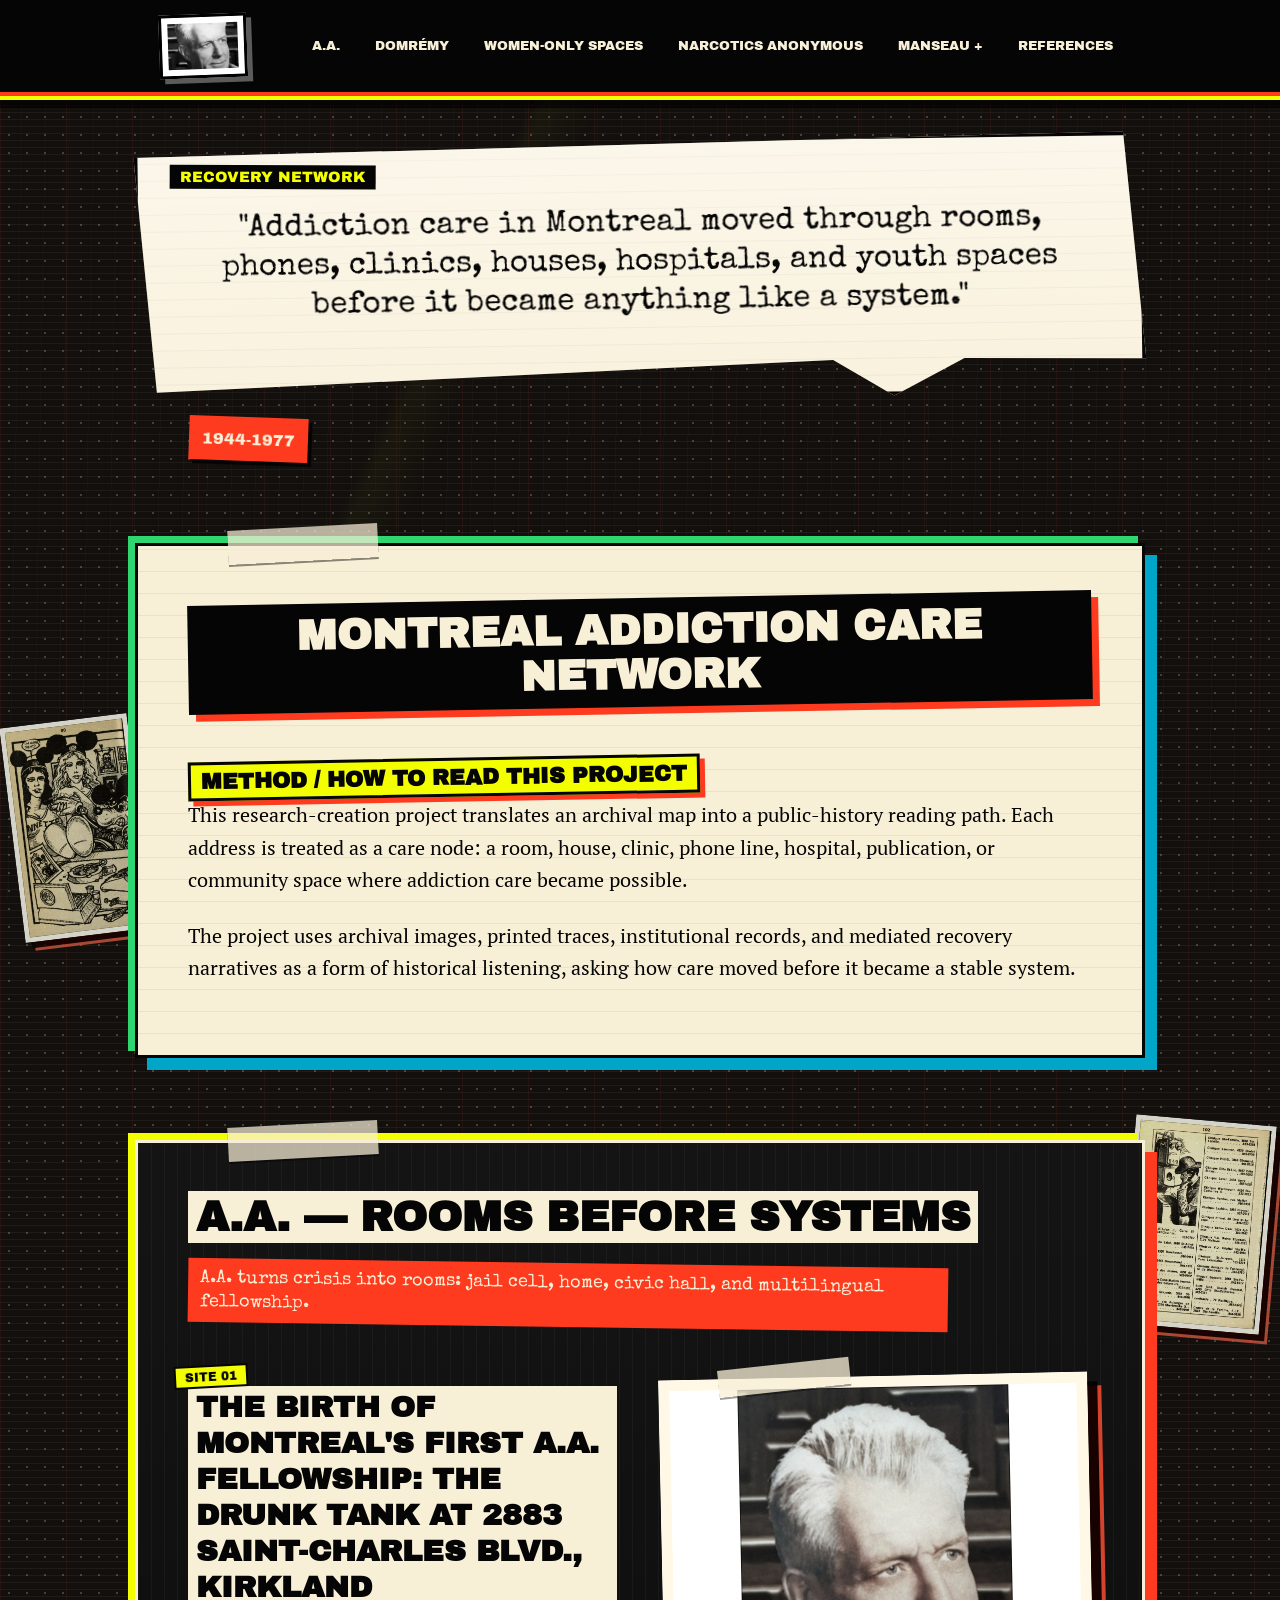
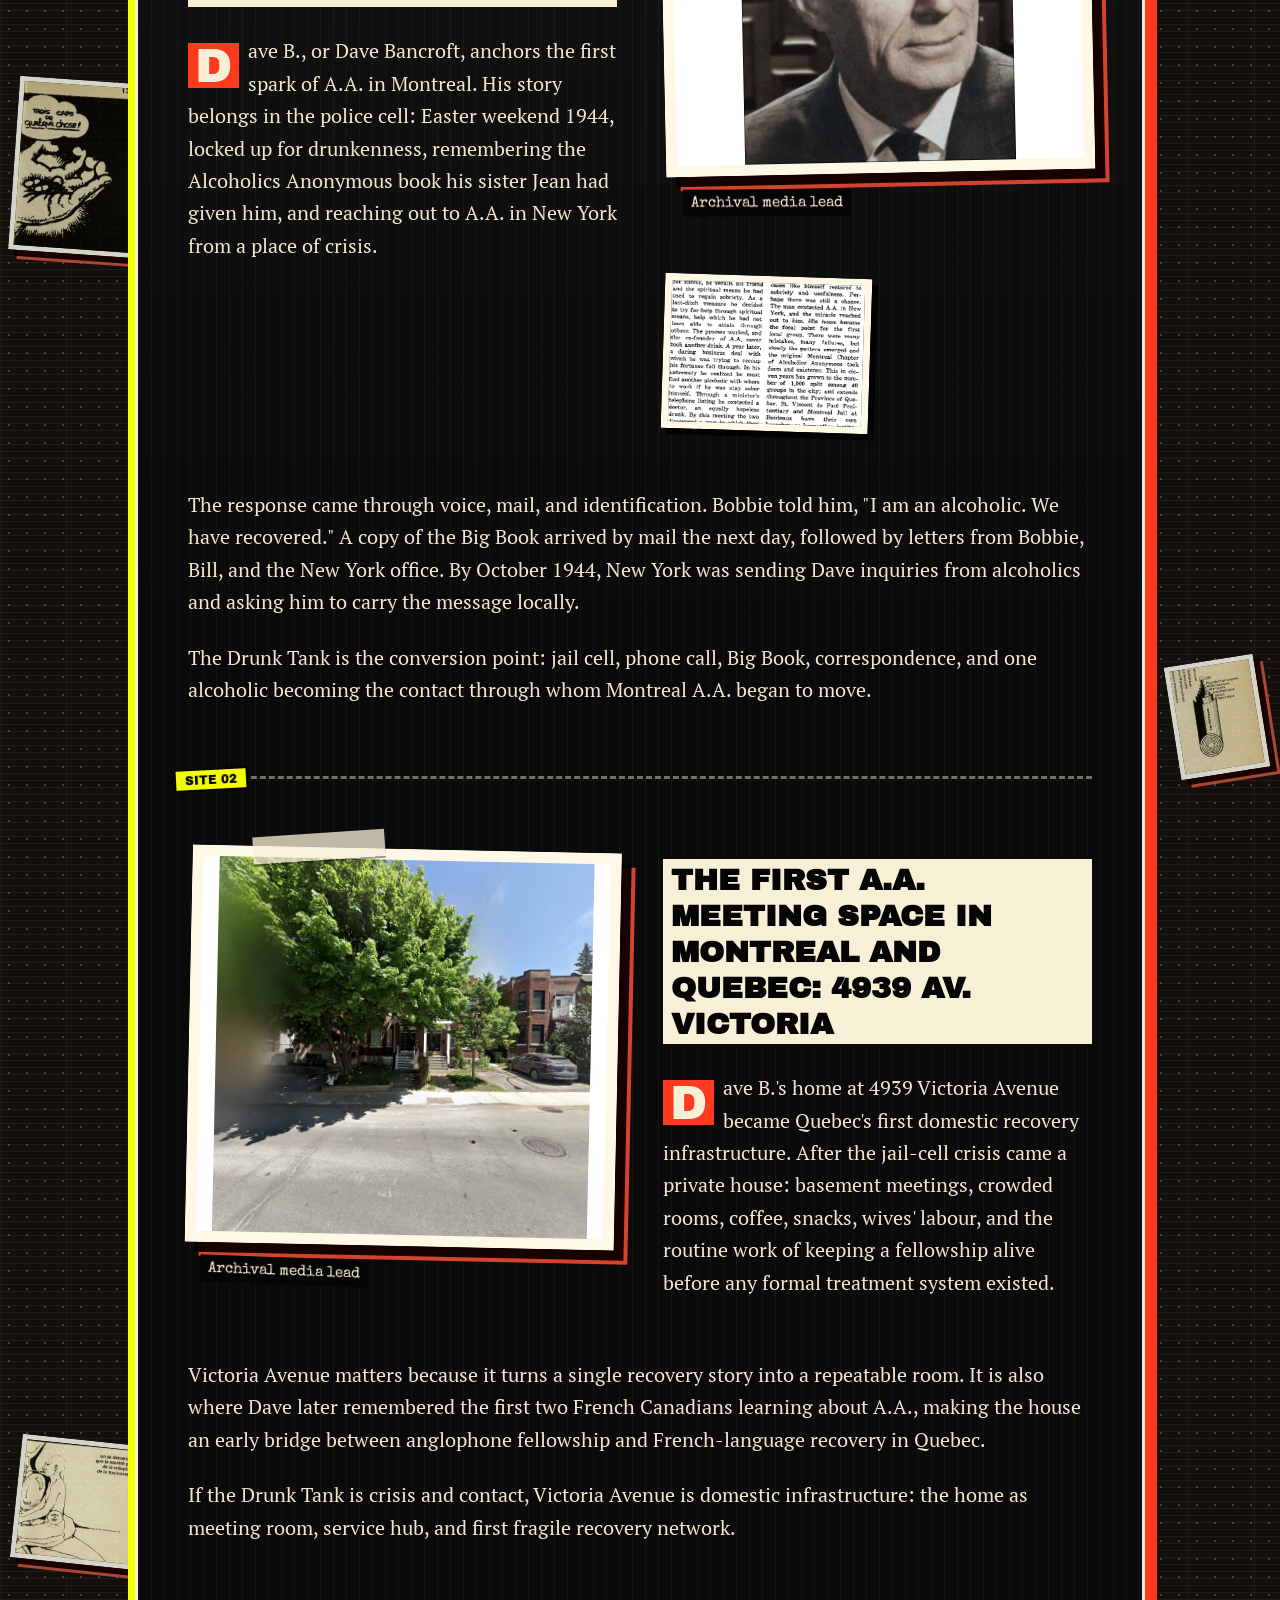
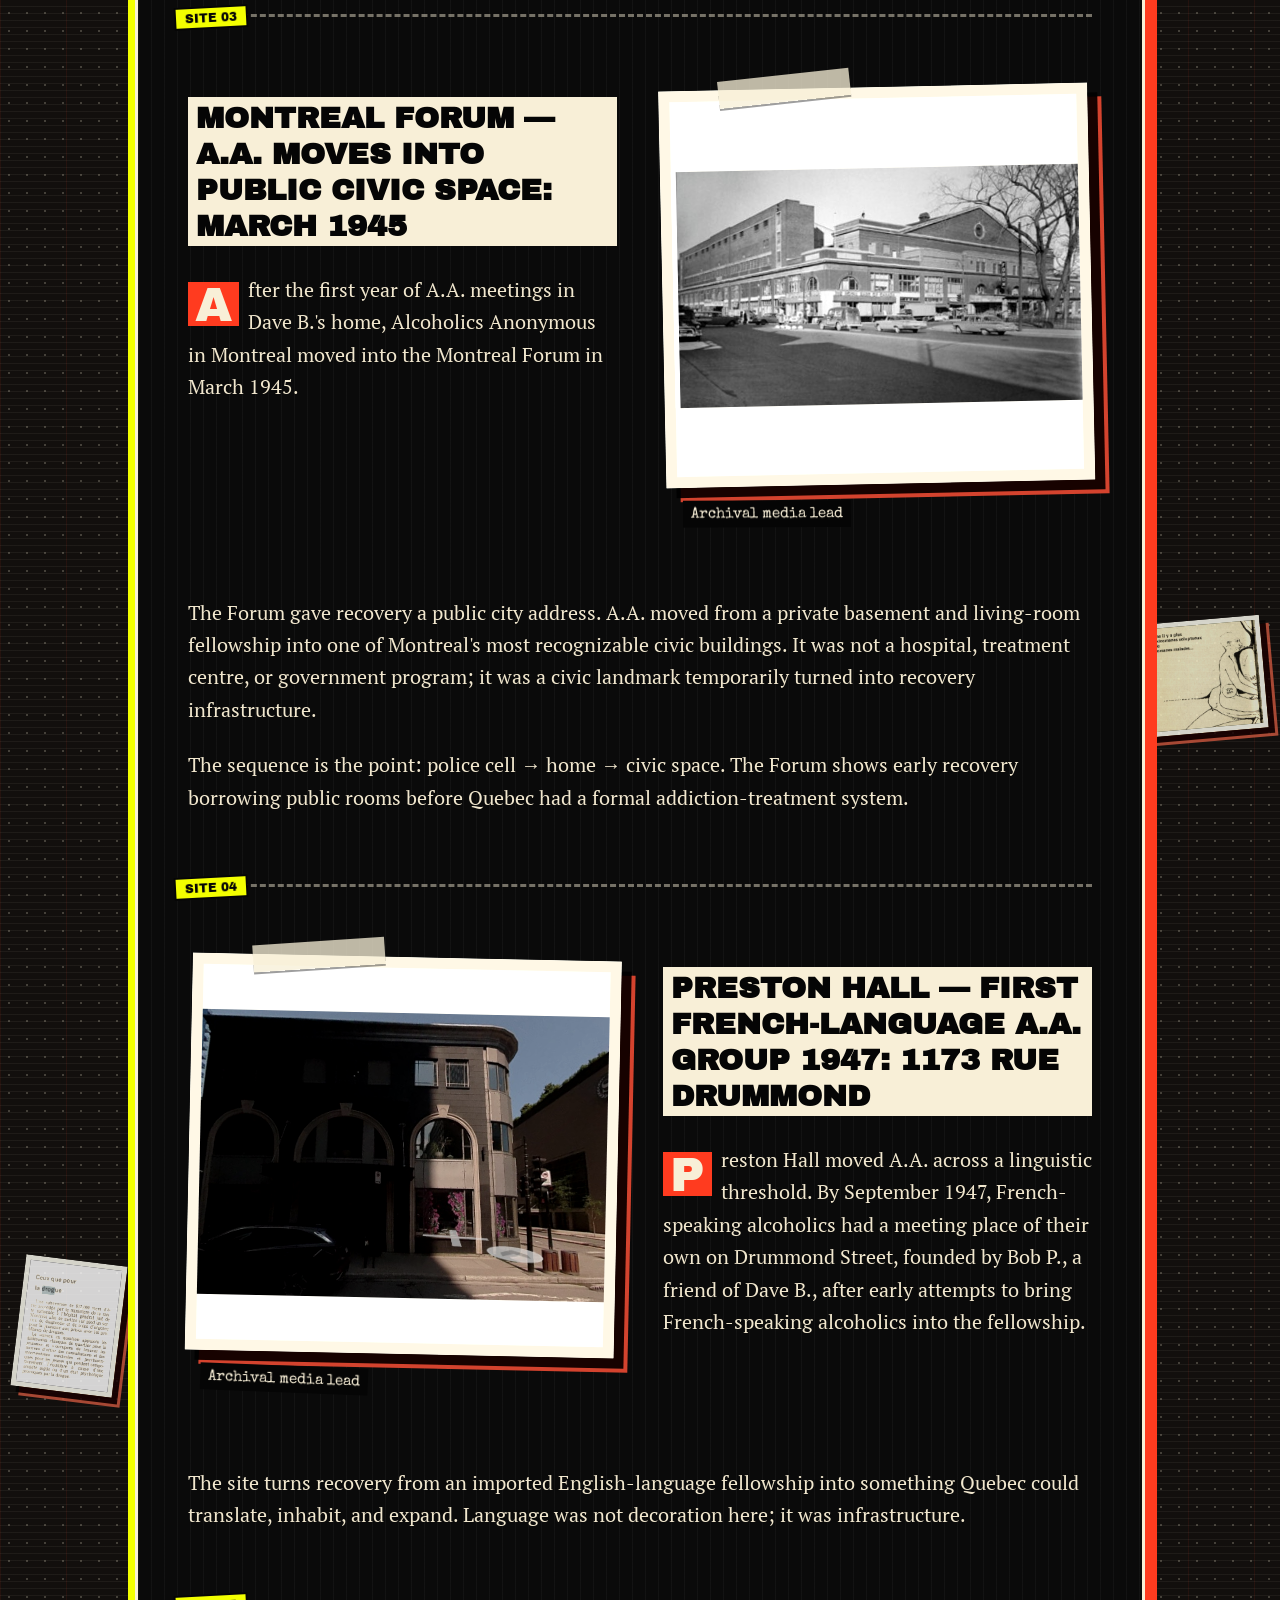
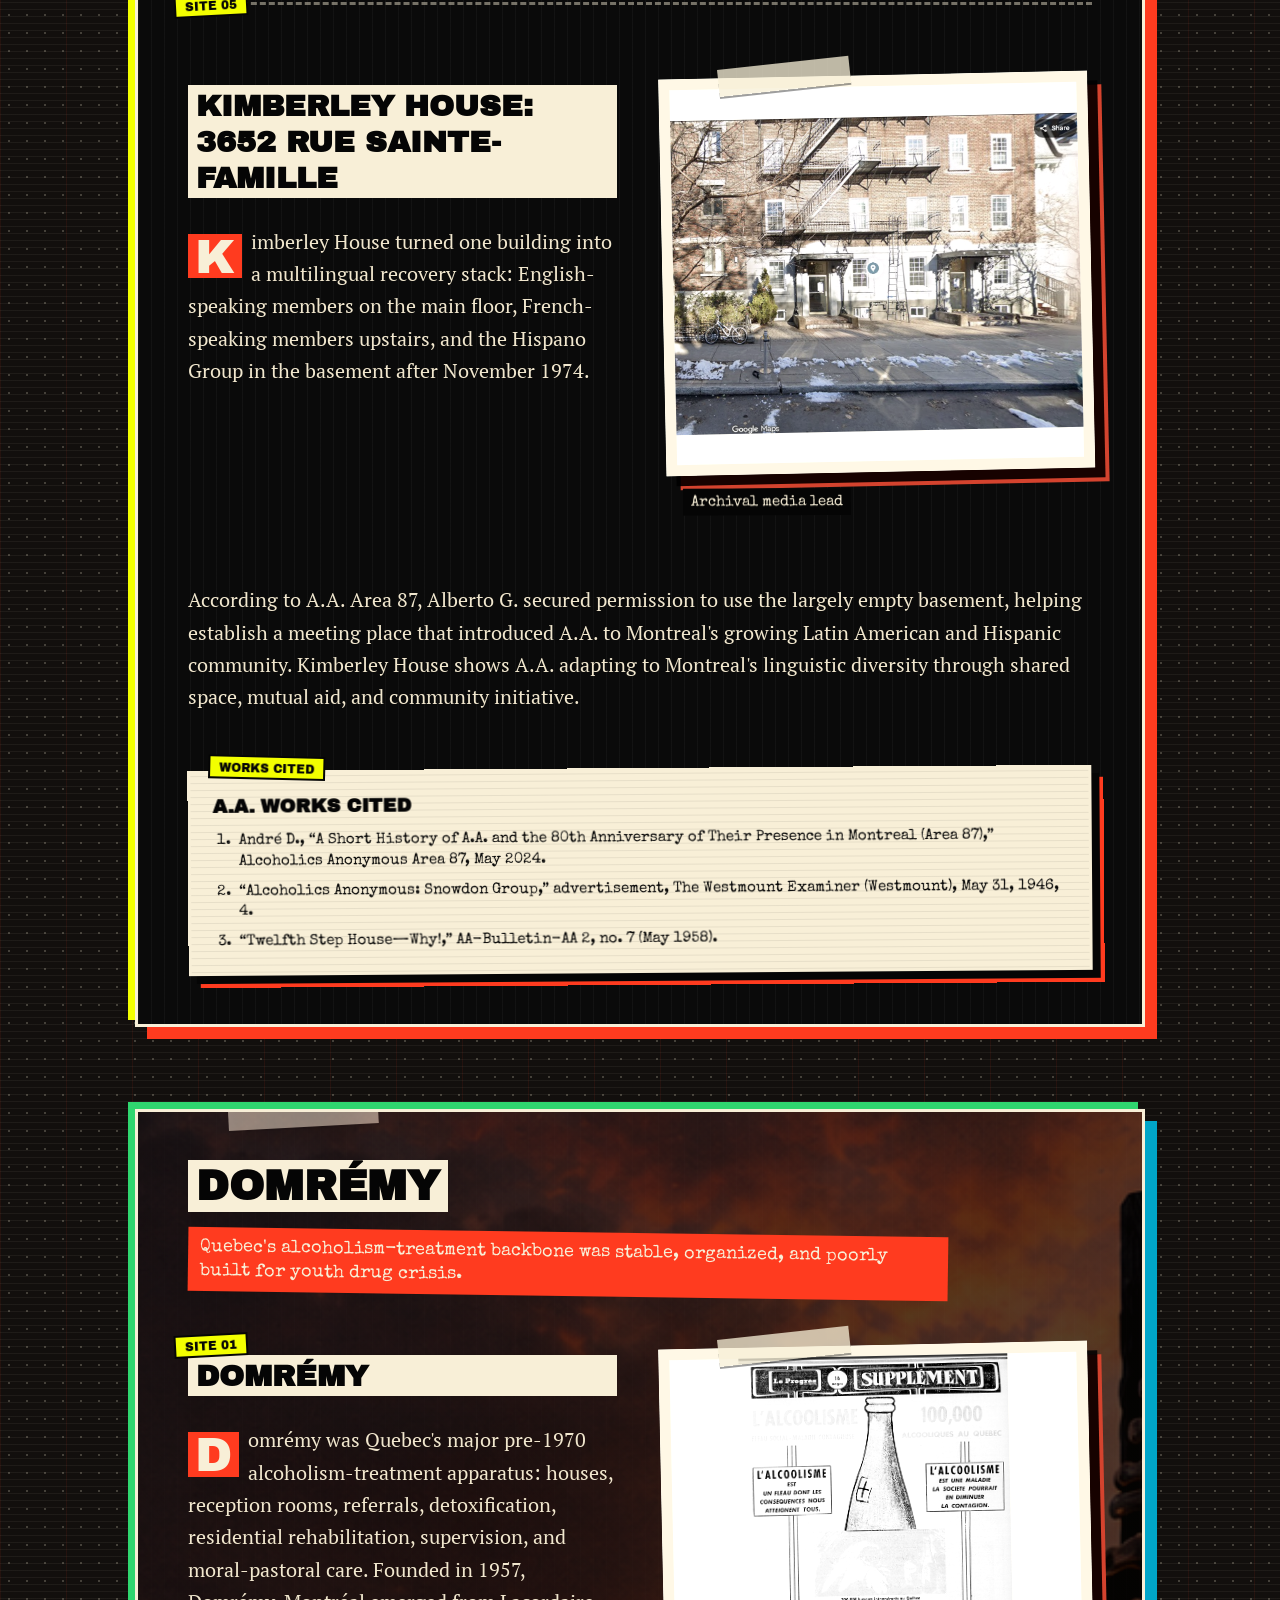
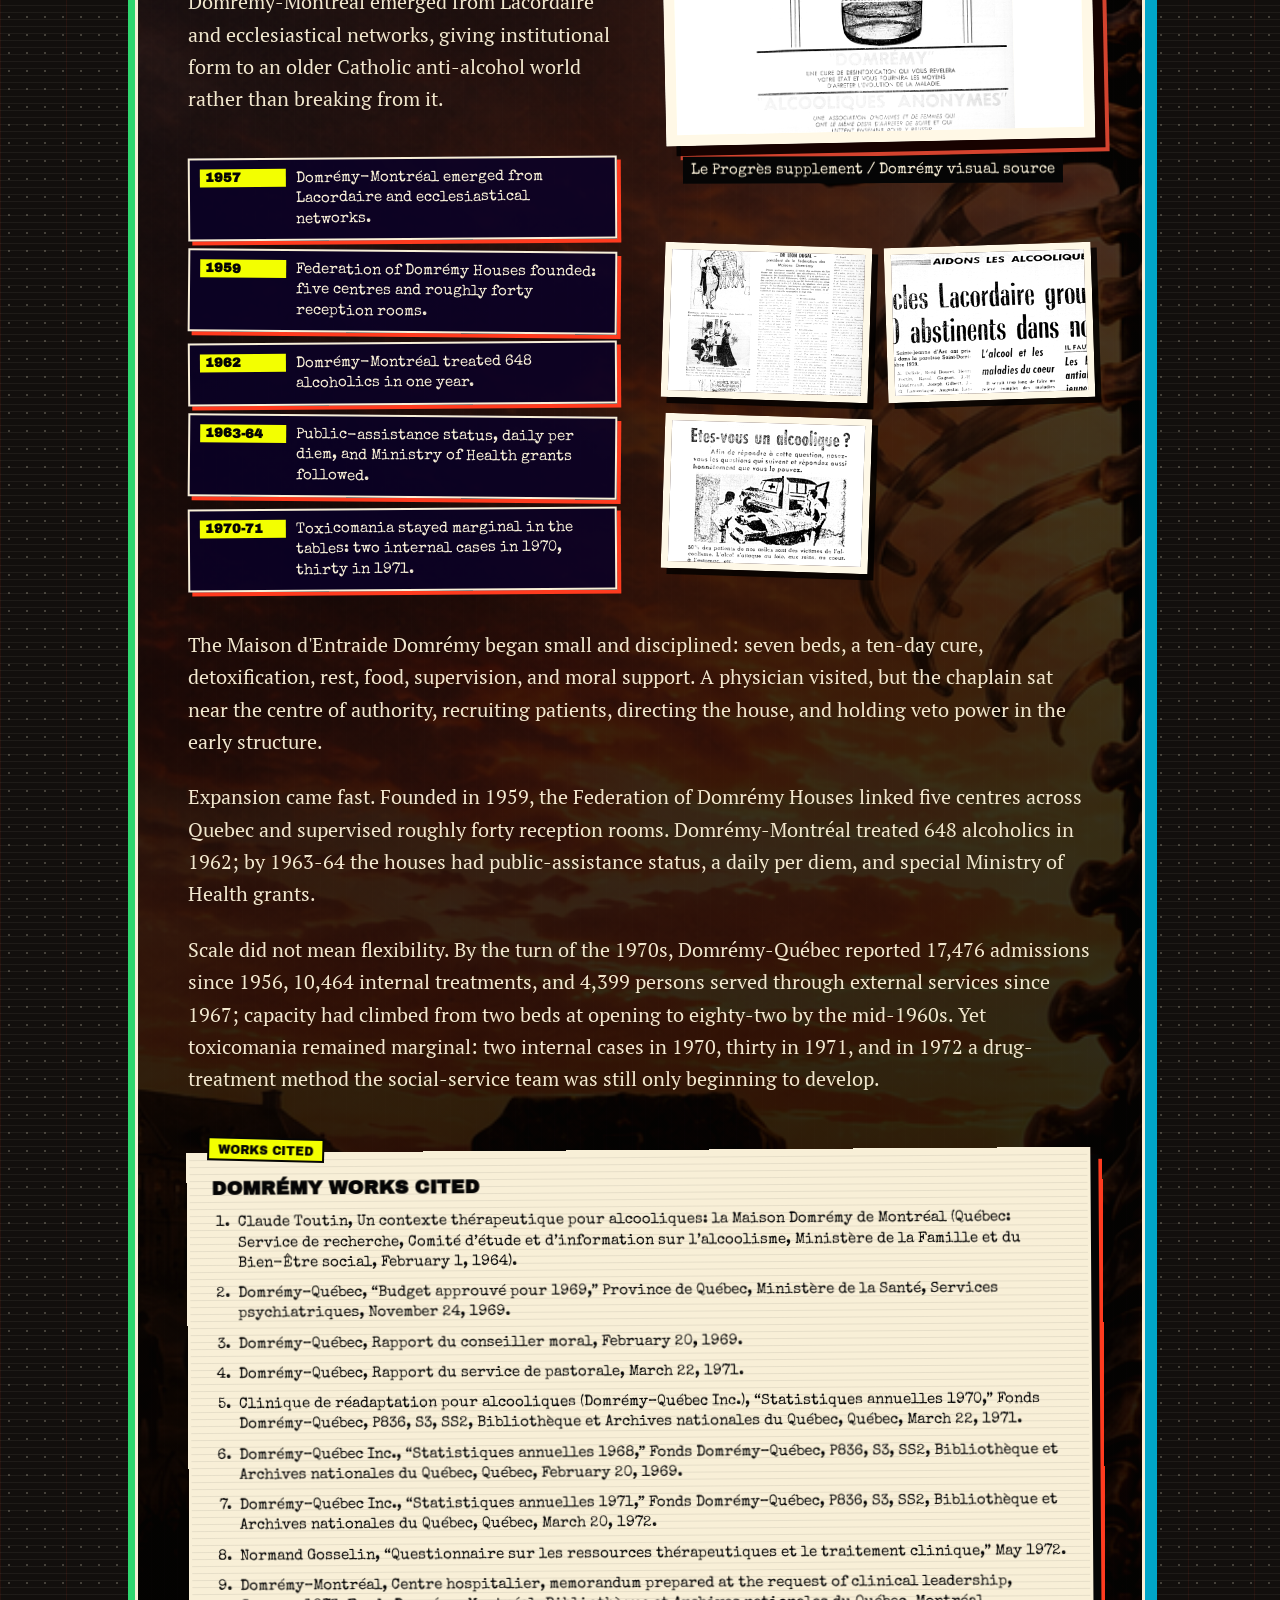
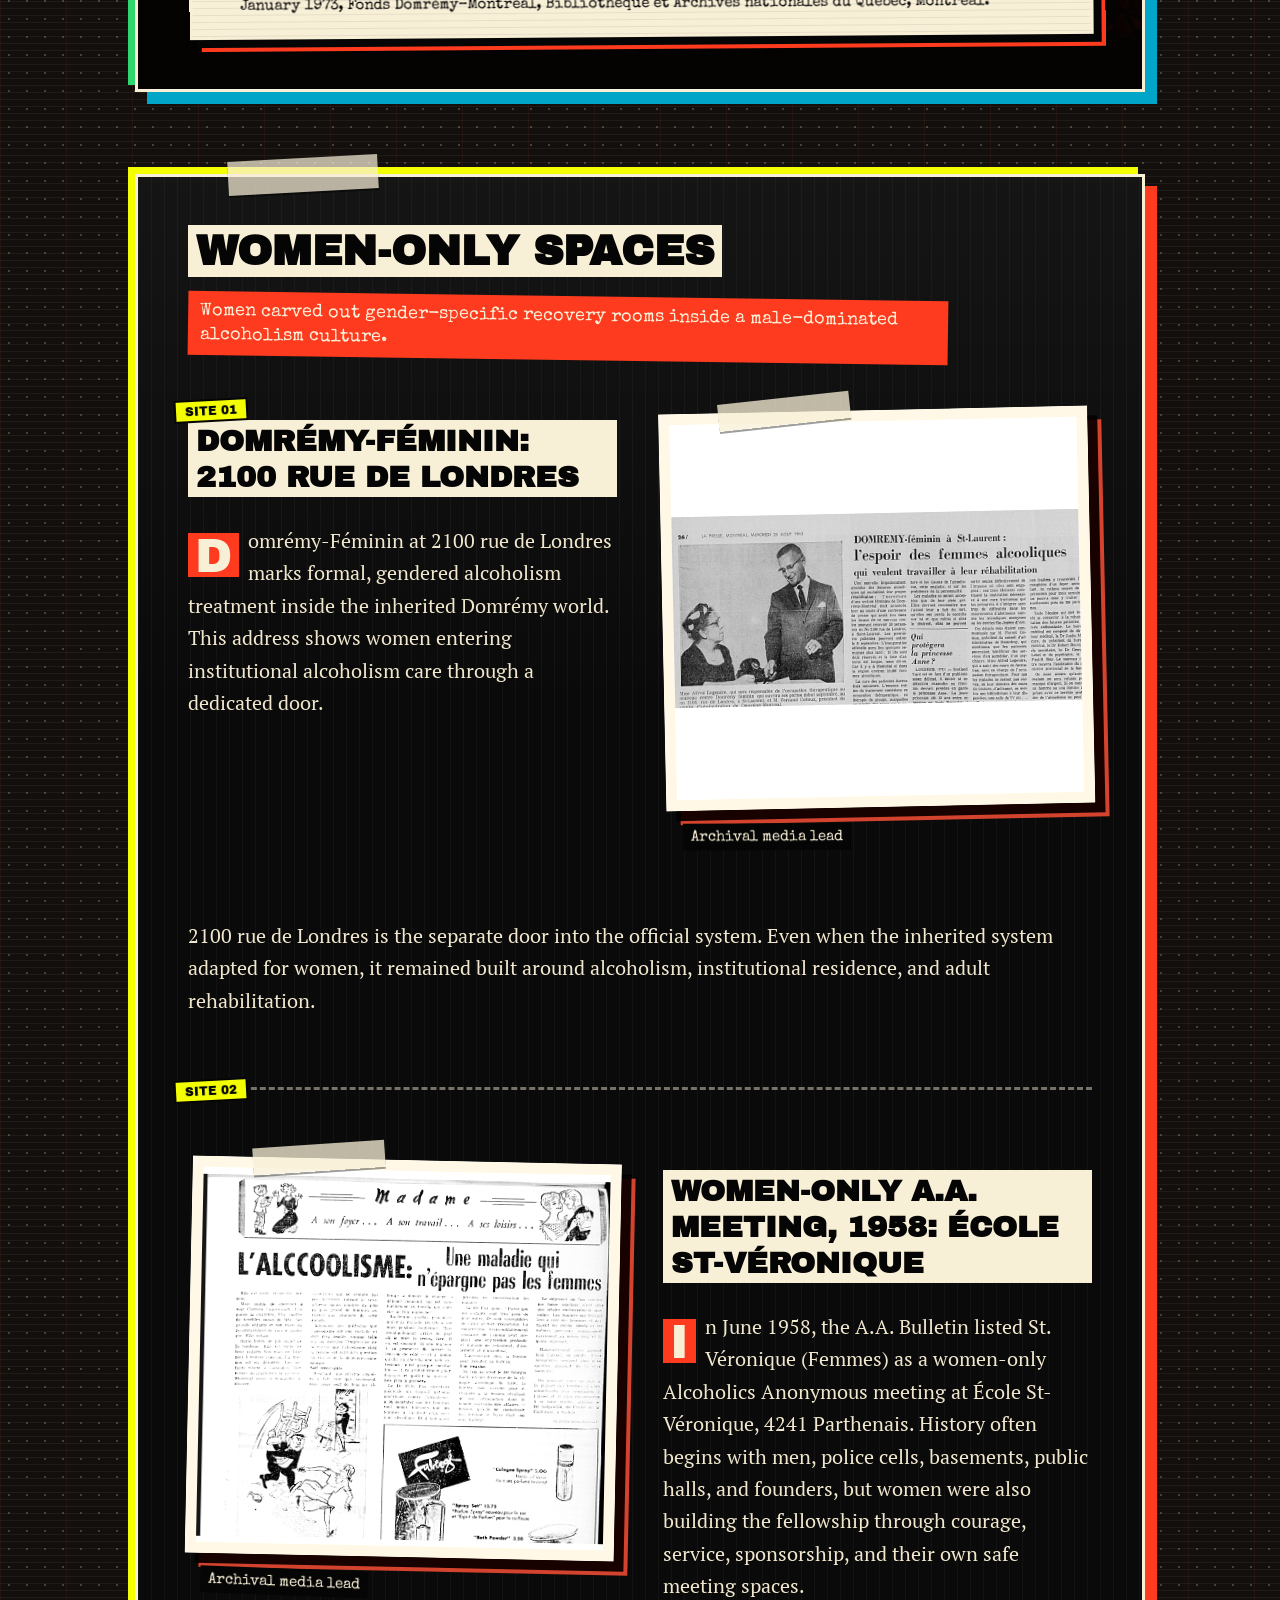
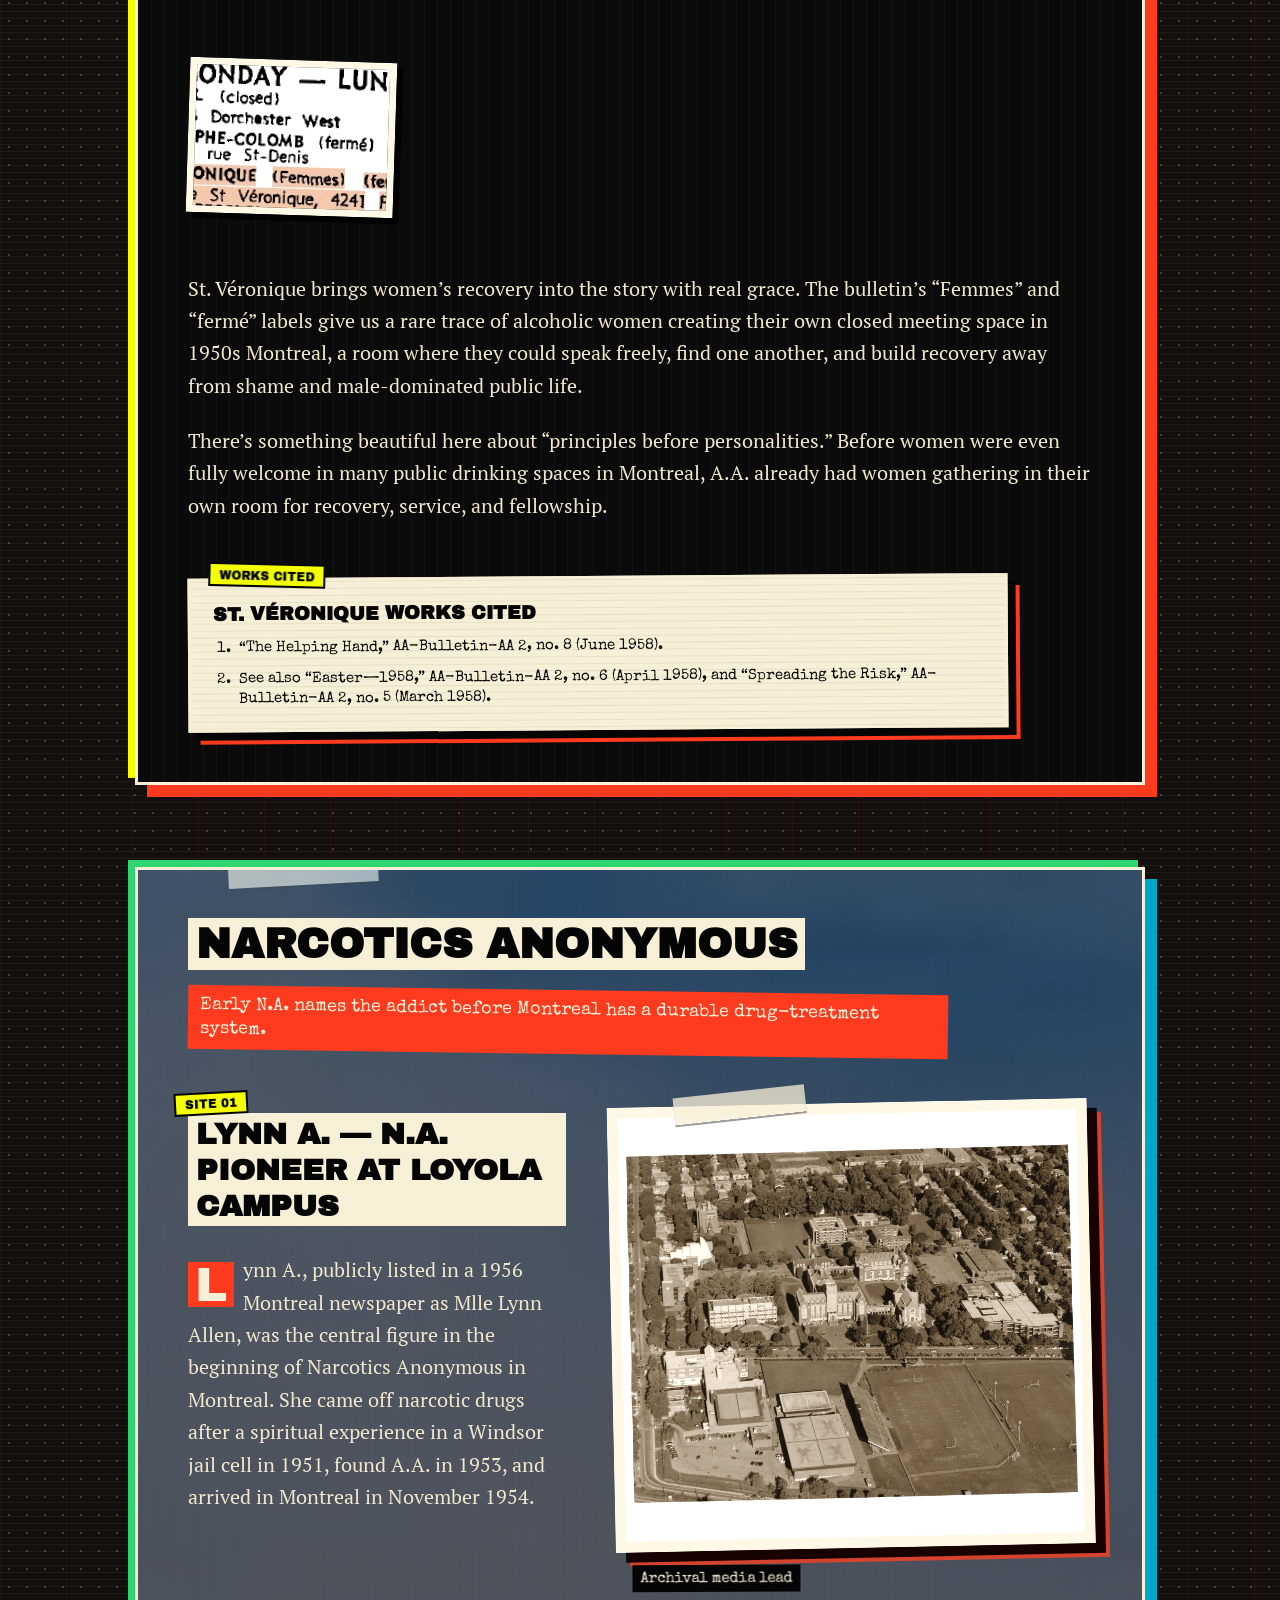
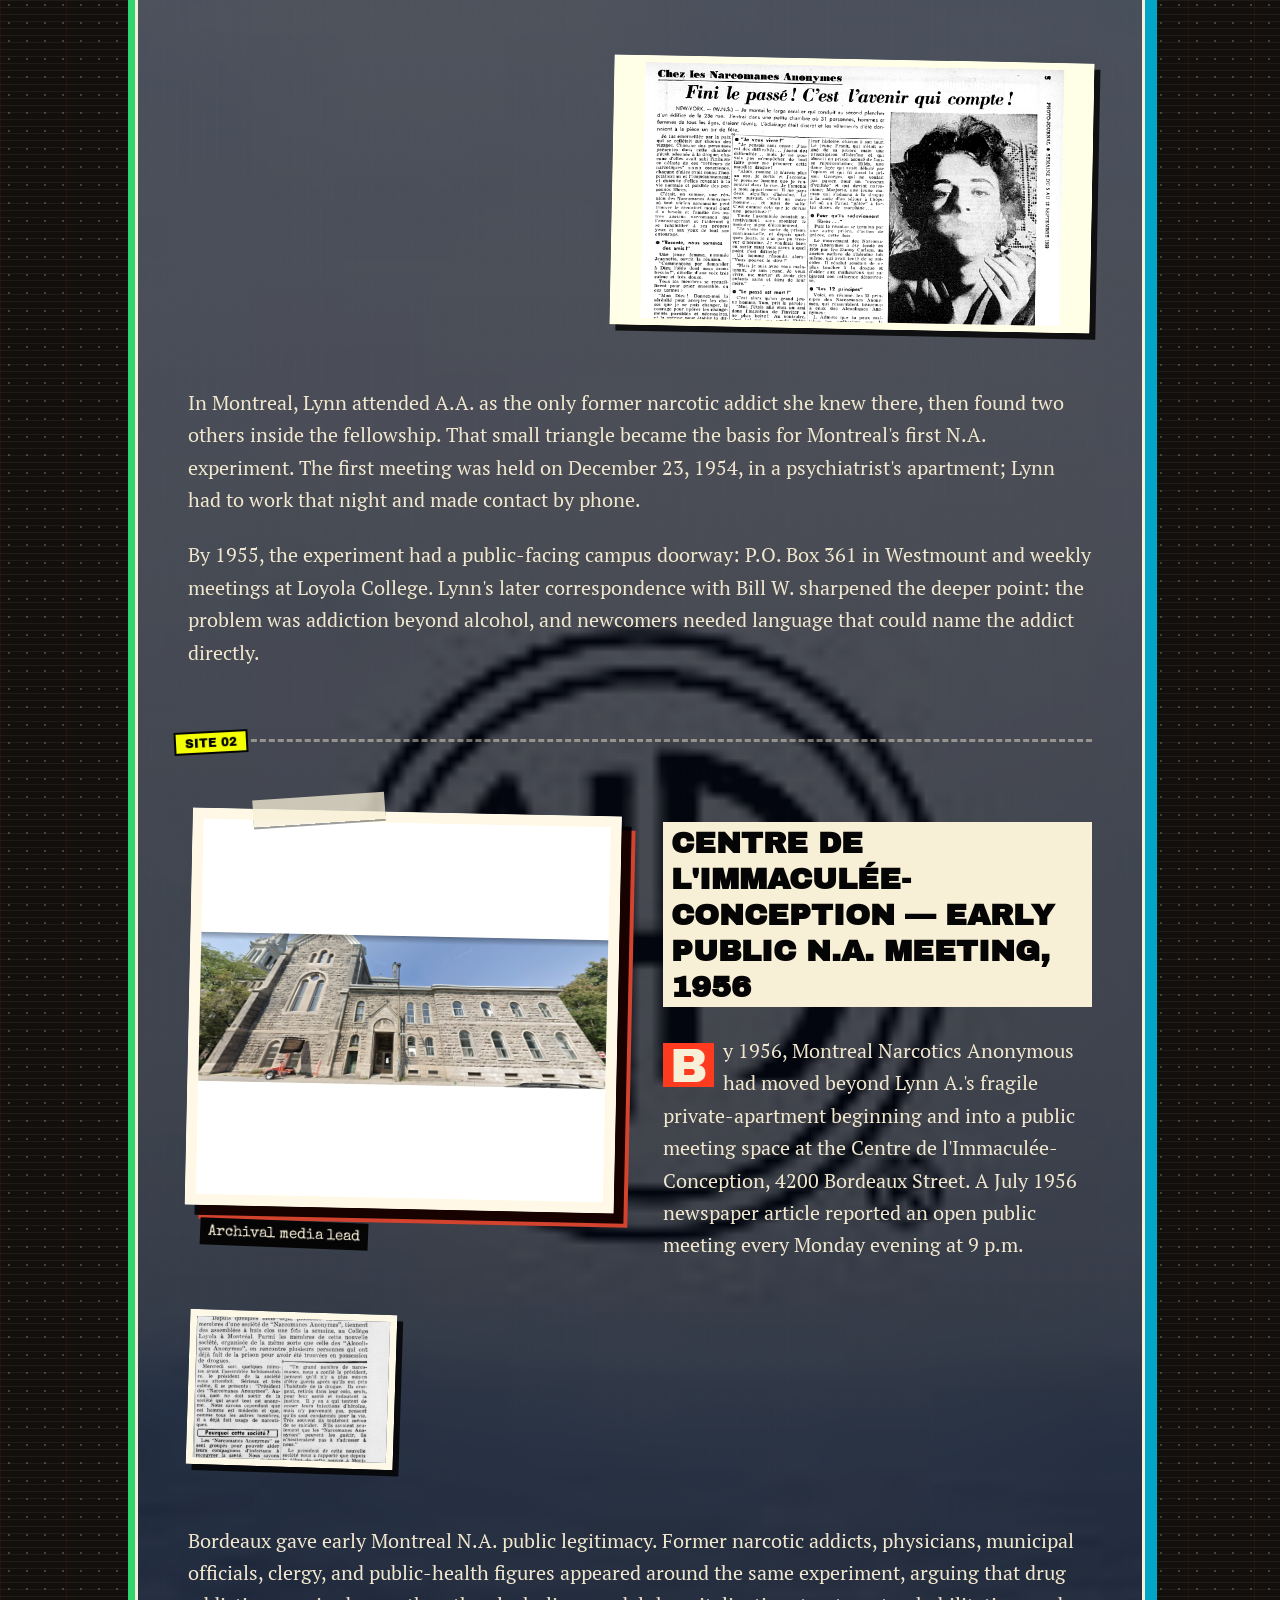
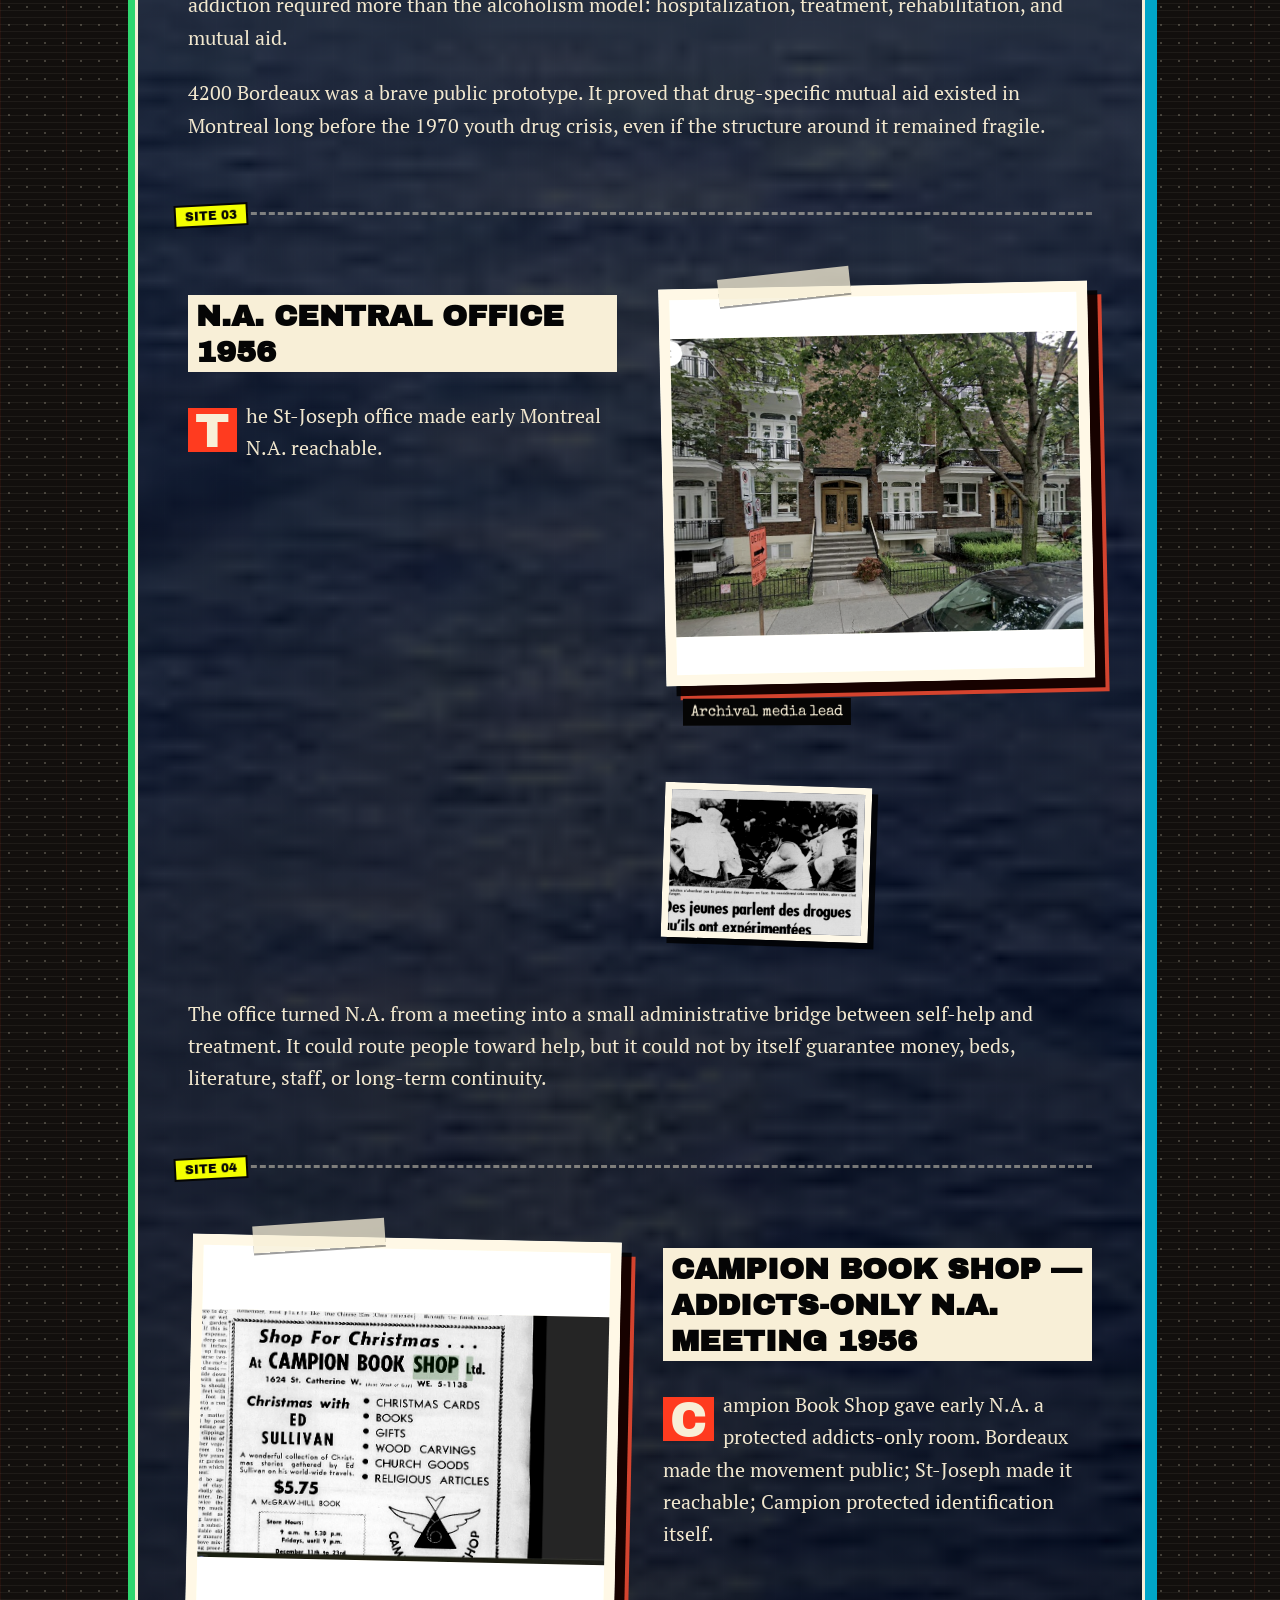
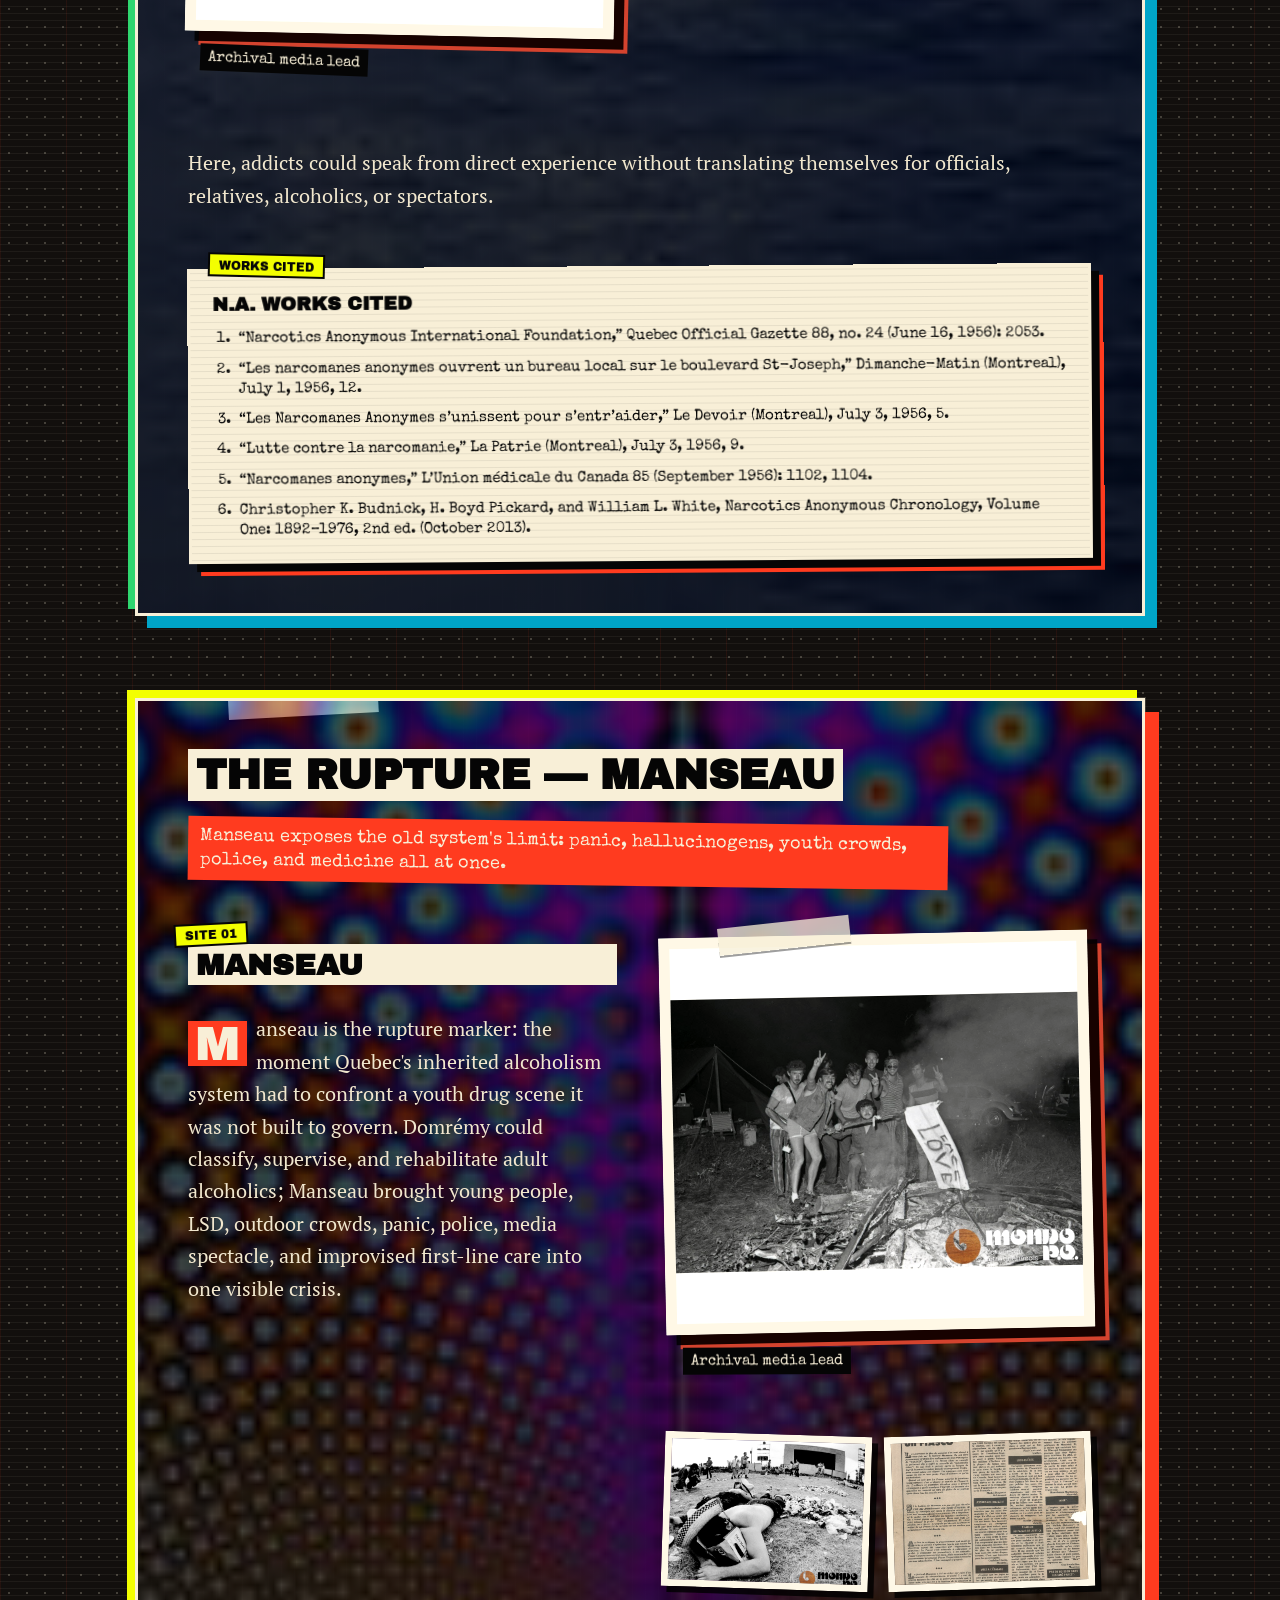
==== commit 50b408f1: "Feature Manseau fieldwork photo" ====
--- a/index.html
+++ b/index.html
@@ -77,6 +77,7 @@
       <div class="centered-text-block"><div class="left-aligned-text-block"><p>The response came through voice, mail, and identification. Bobbie told him, &quot;I am an alcoholic. We have recovered.&quot; A copy of the Big Book arrived by mail the next day, followed by letters from Bobbie, Bill, and the New York office. By October 1944, New York was sending Dave inquiries from alcoholics and asking him to carry the message locally.</p>
 <p>The Drunk Tank is the conversion point: jail cell, phone call, Big Book, correspondence, and one alcoholic becoming the contact through whom Montreal A.A. began to move.</p></div></div>
       
+      
     </article>
 
     <article class="entry" id="02-the-first-a-a-meeting-space-in-montreal-and-quebec-4939-av-victo">
@@ -94,6 +95,7 @@
       <div class="centered-text-block"><div class="left-aligned-text-block"><p>Victoria Avenue matters because it turns a single recovery story into a repeatable room. It is also where Dave later remembered the first two French Canadians learning about A.A., making the house an early bridge between anglophone fellowship and French-language recovery in Quebec.</p>
 <p>If the Drunk Tank is crisis and contact, Victoria Avenue is domestic infrastructure: the home as meeting room, service hub, and first fragile recovery network.</p></div></div>
       
+      
     </article>
 
     <article class="entry" id="03-montreal-forum-a-a-moves-into-public-civic-space-march-1945">
@@ -111,6 +113,7 @@
       <div class="centered-text-block"><div class="left-aligned-text-block"><p>The Forum gave recovery a public city address. A.A. moved from a private basement and living-room fellowship into one of Montreal&#x27;s most recognizable civic buildings. It was not a hospital, treatment centre, or government program; it was a civic landmark temporarily turned into recovery infrastructure.</p>
 <p>The sequence is the point: police cell → home → civic space. The Forum shows early recovery borrowing public rooms before Quebec had a formal addiction-treatment system.</p></div></div>
       
+      
     </article>
 
     <article class="entry" id="04-preston-hall-first-french-language-a-a-group-1947-1173-rue-drumm">
@@ -127,6 +130,7 @@
       </div>
       <div class="centered-text-block"><div class="left-aligned-text-block"><p>The site turns recovery from an imported English-language fellowship into something Quebec could translate, inhabit, and expand. Language was not decoration here; it was infrastructure.</p></div></div>
       
+      
     </article>
 
     <article class="entry" id="05-kimberley-house-3652-rue-sainte-famille">
@@ -142,6 +146,7 @@
         </figure></div>
       </div>
       <div class="centered-text-block"><div class="left-aligned-text-block"><p>According to A.A. Area 87, Alberto G. secured permission to use the largely empty basement, helping establish a meeting place that introduced A.A. to Montreal&#x27;s growing Latin American and Hispanic community. Kimberley House shows A.A. adapting to Montreal&#x27;s linguistic diversity through shared space, mutual aid, and community initiative.</p></div></div>
+      
       
     </article>
       
@@ -177,6 +182,7 @@
       <div class="centered-text-block"><div class="left-aligned-text-block"><p>The Maison d&#x27;Entraide Domrémy began small and disciplined: seven beds, a ten-day cure, detoxification, rest, food, supervision, and moral support. A physician visited, but the chaplain sat near the centre of authority, recruiting patients, directing the house, and holding veto power in the early structure.</p>
 <p>Expansion came fast. Founded in 1959, the Federation of Domrémy Houses linked five centres across Quebec and supervised roughly forty reception rooms. Domrémy-Montréal treated 648 alcoholics in 1962; by 1963-64 the houses had public-assistance status, a daily per diem, and special Ministry of Health grants.</p>
 <p>Scale did not mean flexibility. By the turn of the 1970s, Domrémy-Québec reported 17,476 admissions since 1956, 10,464 internal treatments, and 4,399 persons served through external services since 1967; capacity had climbed from two beds at opening to eighty-two by the mid-1960s. Yet toxicomania remained marginal: two internal cases in 1970, thirty in 1971, and in 1972 a drug-treatment method the social-service team was still only beginning to develop.</p></div></div>
+      
       
     </article>
       
@@ -212,6 +218,7 @@
       </div>
       <div class="centered-text-block"><div class="left-aligned-text-block"><p>2100 rue de Londres is the separate door into the official system. Even when the inherited system adapted for women, it remained built around alcoholism, institutional residence, and adult rehabilitation.</p></div></div>
       
+      
     </article>
 
     <article class="entry" id="08-women-only-a-a-meeting-1958-ecole-st-veronique">
@@ -228,6 +235,7 @@
       </div>
       <div class="centered-text-block"><div class="left-aligned-text-block"><p>St. Véronique brings women’s recovery into the story with real grace. The bulletin’s “Femmes” and “fermé” labels give us a rare trace of alcoholic women creating their own closed meeting space in 1950s Montreal, a room where they could speak freely, find one another, and build recovery away from shame and male-dominated public life.</p>
 <p>There’s something beautiful here about “principles before personalities.” Before women were even fully welcome in many public drinking spaces in Montreal, A.A. already had women gathering in their own room for recovery, service, and fellowship.</p></div></div>
+      
       
       <aside class="works-cited entry-works-cited">
         <h4>St. Véronique Works Cited</h4>
@@ -257,6 +265,7 @@
       <div class="centered-text-block"><div class="left-aligned-text-block"><p>In Montreal, Lynn attended A.A. as the only former narcotic addict she knew there, then found two others inside the fellowship. That small triangle became the basis for Montreal&#x27;s first N.A. experiment. The first meeting was held on December 23, 1954, in a psychiatrist&#x27;s apartment; Lynn had to work that night and made contact by phone.</p>
 <p>By 1955, the experiment had a public-facing campus doorway: P.O. Box 361 in Westmount and weekly meetings at Loyola College. Lynn&#x27;s later correspondence with Bill W. sharpened the deeper point: the problem was addiction beyond alcohol, and newcomers needed language that could name the addict directly.</p></div></div>
       
+      
     </article>
 
     <article class="entry" id="10-centre-de-l-immaculee-conception-early-public-n-a-meeting-1956">
@@ -274,6 +283,7 @@
       <div class="centered-text-block"><div class="left-aligned-text-block"><p>Bordeaux gave early Montreal N.A. public legitimacy. Former narcotic addicts, physicians, municipal officials, clergy, and public-health figures appeared around the same experiment, arguing that drug addiction required more than the alcoholism model: hospitalization, treatment, rehabilitation, and mutual aid.</p>
 <p>4200 Bordeaux was a brave public prototype. It proved that drug-specific mutual aid existed in Montreal long before the 1970 youth drug crisis, even if the structure around it remained fragile.</p></div></div>
       
+      
     </article>
 
     <article class="entry" id="11-n-a-central-office-1956">
@@ -290,6 +300,7 @@
       </div>
       <div class="centered-text-block"><div class="left-aligned-text-block"><p>The office turned N.A. from a meeting into a small administrative bridge between self-help and treatment. It could route people toward help, but it could not by itself guarantee money, beds, literature, staff, or long-term continuity.</p></div></div>
       
+      
     </article>
 
     <article class="entry" id="12-campion-book-shop-addicts-only-n-a-meeting-1956">
@@ -305,6 +316,7 @@
       </div>
       </div>
       <div class="centered-text-block"><div class="left-aligned-text-block"><p>Here, addicts could speak from direct experience without translating themselves for officials, relatives, alcoholics, or spectators.</p></div></div>
+      
       
     </article>
       
@@ -333,7 +345,7 @@
         <figure class="media-frame ">
           <img class="" src="assets/kml-media/chapter-13-01.jpg" alt="Manseau">
           <figcaption class="illustration-attribution">Archival media lead</figcaption>
-        </figure><div class="mini-gallery"><img class="mini-gallery-image" src="assets/supplemental/manseau-lapresse-sombrero.jpg" alt="Manseau supporting image 2"><img class="mini-gallery-image" src="assets/supplemental/manseau-photo-police-fiasco.jpg" alt="Manseau supporting image 3"><img class="mini-gallery-image" src="assets/supplemental/manseau-photo-police-cover.png" alt="Manseau supporting image 4"><img class="mini-gallery-image" src="assets/supplemental/manseau-road-emergency.png" alt="Manseau supporting image 5"><img class="mini-gallery-image" src="assets/supplemental/manseau-site-photo.jpg" alt="Manseau supporting image 6"></div></div>
+        </figure><div class="mini-gallery"><img class="mini-gallery-image" src="assets/supplemental/manseau-lapresse-sombrero.jpg" alt="Manseau supporting image 2"><img class="mini-gallery-image" src="assets/supplemental/manseau-photo-police-fiasco.jpg" alt="Manseau supporting image 3"><img class="mini-gallery-image" src="assets/supplemental/manseau-photo-police-cover.png" alt="Manseau supporting image 4"><img class="mini-gallery-image" src="assets/supplemental/manseau-road-emergency.png" alt="Manseau supporting image 5"></div></div>
       </div>
       <div class="centered-text-block"><div class="left-aligned-text-block"><p>Press reports described hundreds treated after drug use, hospital transfers, a mobile clinic with forty-three beds, major public costs, and hundreds of Sûreté du Québec officers. Guy Marcoux&#x27;s account shows the care encounter from inside the trip: music, lights, bodies, crowds, marijuana, hashish, LSD, and physicians trying to work inside panic rather than above it.</p>
 <p>Manseau exposed the limit of Quebec&#x27;s inherited alcoholism system. Adult alcoholism institutions could classify, supervise, and rehabilitate; the festival demanded immediate youth-facing crisis care under conditions of panic, hallucinogens, crowds, police, medicine, and media spectacle. After Manseau, care had to move outward.</p>
@@ -346,6 +358,7 @@
 <p>OPTAT was already producing drug knowledge in 1970. Lucien Laforest&#x27;s April 1970 survey mapped marijuana, LSD, hallucinogens, stimulants, tranquillizers, barbiturates, opiates, glue, alcohol, and tobacco across Montreal students; in August 1970, OPTAT&#x27;s research service produced Le festival PDP Manseau.</p>
 <p>For André Boudreau, OPTAT&#x27;s leader and director of Manseau&#x27;s medical centre, the festival was a clinical shock. He had publicly worried more about alcoholism than drugs, but after seeing young people in delirious LSD states, he rejected easy comparisons with alcohol or tobacco and treated youth drug use as a distinct problem demanding new knowledge.</p>
 <p>By April 27, 1973, OPTAT&#x27;s scientific council was meeting explicitly on toxicomanies. Its name shows the transition: alcohol still came first, while the &quot;other toxicomanias&quot; were being pulled into an official field moving faster than inherited institutions could absorb.</p></div></div>
+      <figure class="entry-feature-card mini-gallery-card--wide manseau-visit-card"><img class="manseau-visit-image" src="assets/supplemental/manseau-site-photo.jpg" alt="Research visit to Manseau, April 2026"><figcaption class="mini-gallery-caption">During my April 2026 visit to the BAnQ archives in Québec City, I stopped in Manseau to meet the history on the ground: a fieldwork detour to the place where the 1970 festival made Quebec&#x27;s drug-care rupture visible.</figcaption></figure>
       
     </article>
       
@@ -382,6 +395,7 @@
 <p>By 1971-72, Drug Help was already describing itself as working in a vacuum, with too little money and too few social alternatives behind it; later, the old Drogue-Secours experiment gave way toward MUTATION after subsidies were cut. Its funding crisis showed how much of Montreal&#x27;s youth drug care rested on emergency improvisation rather than stable public infrastructure.</p>
 <p>203 Prince-Arthur became the live wire between the street, the clinic, the hospital, and the counterculture.</p></div></div>
       
+      
     </article>
 
     <article class="entry" id="15-kalatox-rehabilitation-after-the-bad-trip-1972-2533-rue-lafontai">
@@ -399,6 +413,7 @@
       <div class="centered-text-block"><div class="left-aligned-text-block"><p>Quebec-Presse described Kalatox in March 1972 as a unique centre in Quebec: not mainly an emergency service, but a place of welcome, information, and rehabilitation for young drug users who wanted to restart their lives and find meaningful work. The model was practical and social: communication work, psychological exploration, group projects, workshops, prevention in schools and recreation centres, and referrals.</p>
 <p>Kalatox treated abstinence as one part of a larger reconstruction of work, relationships, self-understanding, and social belonging. It also shows informal drug care beginning to brush up against official structures through federal Local Initiatives funding, OPTAT, probation officers, and the Court of Social Welfare.</p></div></div>
       
+      
     </article>
 
     <article class="entry" id="16-jewish-general-hospital-e-d-m-unit-emergency-hospital-response-1">
@@ -416,6 +431,7 @@
       <div class="centered-text-block"><div class="left-aligned-text-block"><p>Le Dain Commission notes reported that seven beds had been opened at the Jewish General Hospital for drug users during the summer of 1970, while later countercultural service directories listed an E.D.M. Unit at 3755 Côte-Sainte-Catherine for emergency cases.</p>
 <p>The Jewish General marks the point where the youth drug network crossed into hospital medicine. Peer workers could calm, translate, and accompany; emergency beds became necessary when the body or mind entered danger.</p></div></div>
       
+      
     </article>
 
     <article class="entry" id="17-westmount-youth-clinic-4424-sainte-catherine-street-west-1971-19">
@@ -432,6 +448,7 @@
       </div>
       <div class="centered-text-block"><div class="left-aligned-text-block"><p>Its importance was confidentiality. A teenager could come here with a problem they were too embarrassed, nervous, or afraid to bring to a family doctor, parent, police officer, or hospital. Under director Marjorie Bedoukian, 4424 treated the person before the label: not &quot;delinquent,&quot; not &quot;addict,&quot; not &quot;problem child,&quot; but a young person with medical, emotional, social, and family realities tangled together.</p>
 <p>By 1975, the clinic was seeing more use despite staff cuts and funding problems. 4424 reached young people who avoided parents, police, hospitals, and family doctors. Its closure by the mid-1970s shows the weakness of a care model built on grants, borrowed space, and exhausted staff.</p></div></div>
+      
       
     </article>
 
@@ -471,6 +488,7 @@
 <p>This was promotion in the punk-recovery sense: not polished advertising, but a survival map. At the same moment OPTAT was calling for drug education, underground print was already doing that work operationally, speaking in the language of use, risk, bad products, dosage uncertainty, trusted intermediaries, and where to turn before hospital capture.</p>
 <p>By 1973, Mainmise&#x27;s Adresses utiles and LOGOS service listings made the first line visibly cartographic. Youth care was being distributed through print, peer knowledge, clinics, crisis phones, storefront projects, and community networks before the state had fully reorganized the field.</p></div></div>
       
+      
       <aside class="works-cited entry-works-cited">
         <h4>LOGOS / Mainmise Works Cited</h4>
         <ol><li>LOGOS, “Dope on Dope,” LOGOS/m.c.p. (Montreal), June 1972.</li>
@@ -501,6 +519,7 @@
 <p>Gerry and Sharon Burton gave the project its lived-experience authority. Spera became a para-institutional bridge: residence without prison, discipline without Domrémy, and rehabilitation built around former drug users, labour, spirituality, and community life.</p>
 <p>Spera turned post-1970 drug treatment into residence, routine, labour, and therapeutic community.</p></div></div>
       
+      
     </article>
 
     <article class="entry" id="19-a-s-p-a-approche-securisante-des-polytoxicomanes-anonymes-1976">
@@ -519,6 +538,7 @@
 <p>Its later philosophy makes the shift clearer: &quot;anonymous&quot; meant confidentiality rather than A.A.- or N.A.-style fellowship identity, and toxicomania was not framed simply as powerless disease. A.S.P.A. connected substance use to emotional, relational, social, and self-esteem problems while emphasizing responsibility, autonomy, and sometimes harm reduction rather than automatic abstinence.</p>
 <p>A.S.P.A. shows the addiction system after Domrémy reorganizing around polydrug use, confidentiality, autonomy, emotional life, social context, and harm reduction.</p></div></div>
       
+      
     </article>
 
     <article class="entry" id="20-head-hands">
@@ -535,6 +555,7 @@
       </div>
       <div class="centered-text-block"><div class="left-aligned-text-block"><p>The response was trust before treatment. Workers met young people in parks, restaurants, clinics, and neighbourhood spaces, listened without moralizing, and gave information so they could make their own decisions. Its drug-and-alcohol education proposal named the lack of informed knowledge about long- and short-term effects, dependence, street-drug uncertainty, prescription misuse, and mixing drugs with alcohol.</p>
 <p>Head &amp; Hands placed drug education inside a wider youth survival network: health, law, sexuality, housing, family conflict, rights, and trust.</p></div></div>
+      
       
     </article>
       
--- a/styles.css
+++ b/styles.css
@@ -1495,6 +1495,56 @@
   object-fit: cover;
 }
 
+.mini-gallery-card {
+  margin: 0;
+}
+
+.mini-gallery-card--wide {
+  grid-column: 1 / -1;
+  width: min(100%, 860px);
+  justify-self: center;
+  margin-top: 16px;
+}
+
+.mini-gallery-card--wide img {
+  width: 100%;
+  aspect-ratio: auto;
+  max-height: 780px;
+  border: 9px solid var(--paper);
+  background: var(--paper);
+  box-shadow: 10px 10px 0 rgba(0, 0, 0, 0.86), 14px 14px 0 var(--danger);
+  object-fit: contain;
+  filter: contrast(1.08) saturate(1.02);
+  transform: rotate(-1.1deg);
+}
+
+.entry-feature-card {
+  display: block;
+  margin: 48px auto 28px;
+}
+
+.entry-feature-card.manseau-visit-card {
+  width: min(100%, 900px);
+}
+
+.entry-feature-card .manseau-visit-image {
+  max-height: none;
+}
+
+.mini-gallery-caption {
+  display: block;
+  margin: 18px 10px 4px;
+  padding: 10px 12px 8px;
+  border: 2px solid var(--ink);
+  background: var(--acid);
+  box-shadow: 5px 5px 0 var(--danger);
+  color: var(--ink);
+  font-family: "Special Elite", Georgia, serif;
+  font-size: 15px;
+  line-height: 1.35;
+  transform: rotate(0.7deg);
+}
+
 .mini-gallery img:nth-child(odd) {
   transform: rotate(1.8deg);
 }
@@ -1518,11 +1568,11 @@
   transform: rotate(1.1deg);
 }
 
-#09-lynn-a .image-column {
+article.entry[id^="09-lynn-a"] .image-column {
   flex-basis: 56%;
 }
 
-#09-lynn-a .text-column {
+article.entry[id^="09-lynn-a"] .text-column {
   flex-basis: 44%;
 }
 
@@ -1669,8 +1719,8 @@
     order: -1;
   }
 
-  #09-lynn-a .image-column,
-  #09-lynn-a .text-column {
+  article.entry[id^="09-lynn-a"] .image-column,
+  article.entry[id^="09-lynn-a"] .text-column {
     flex-basis: auto;
   }
 
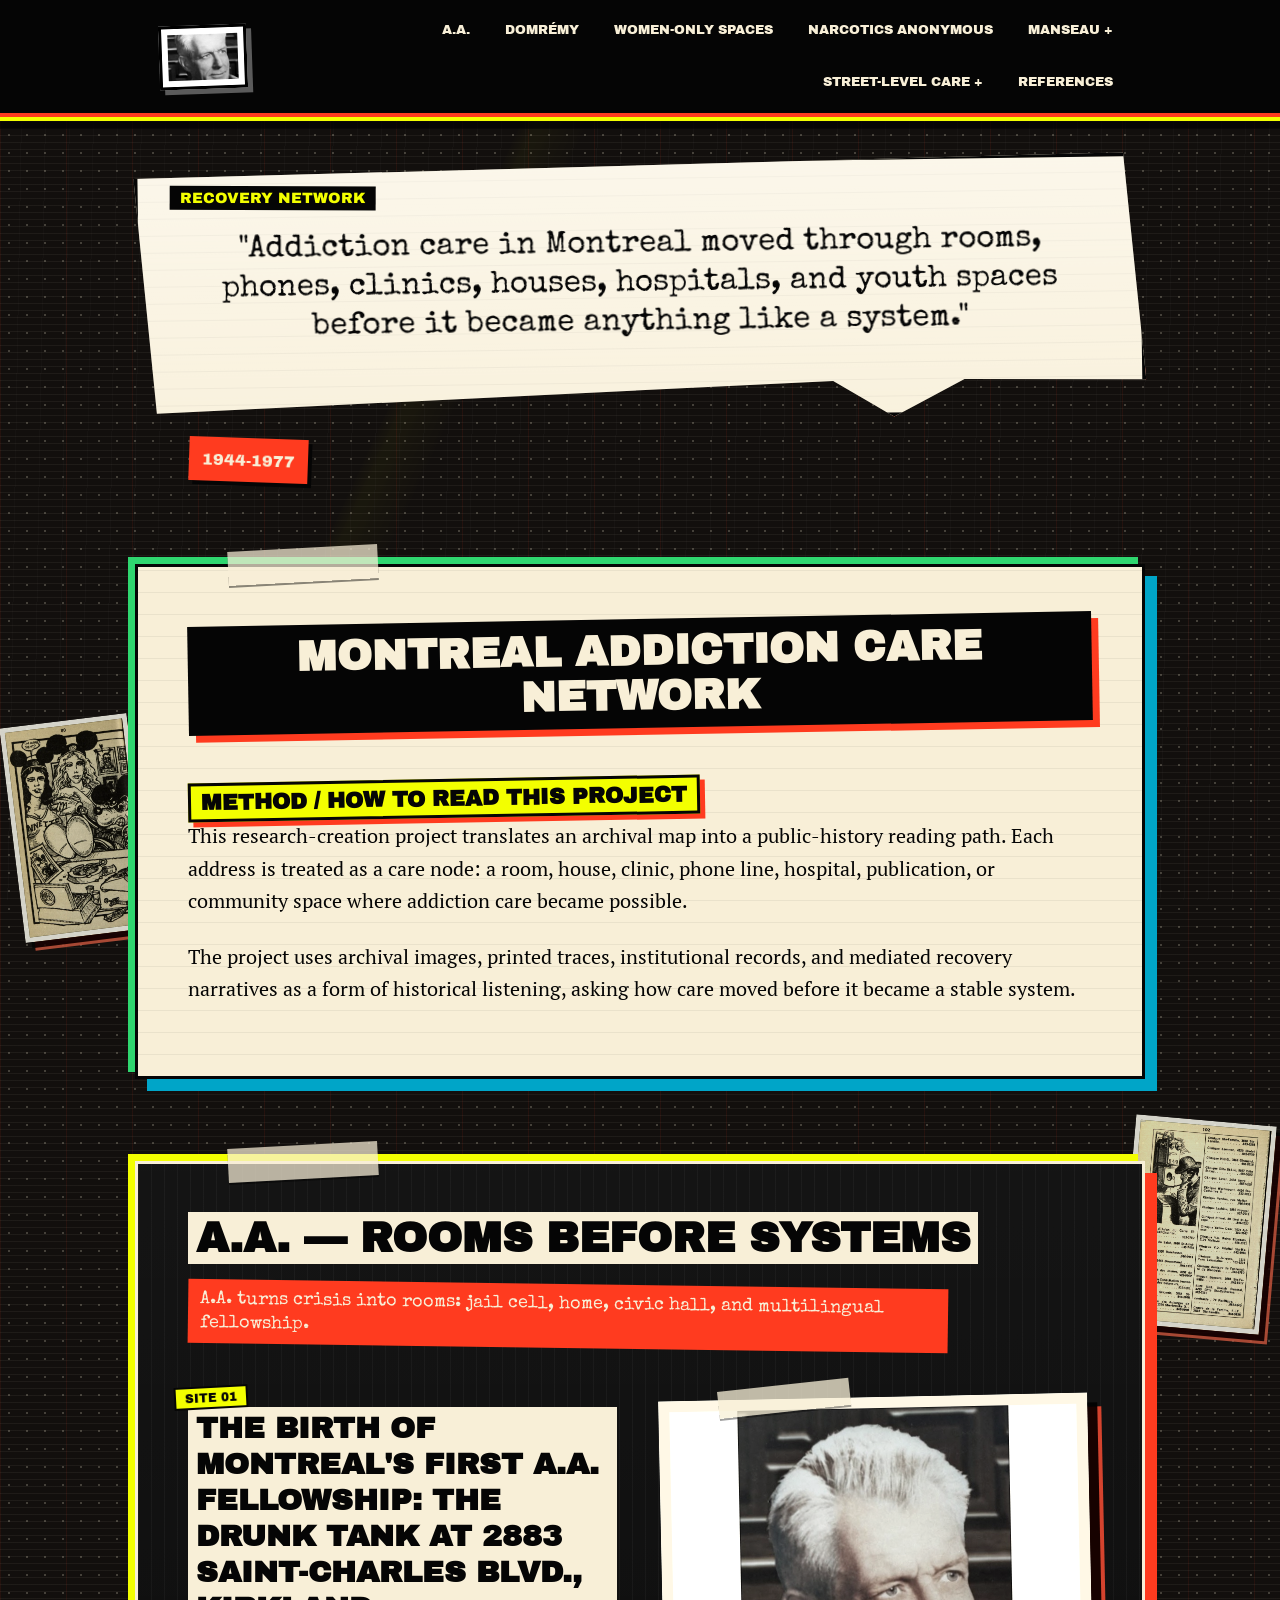
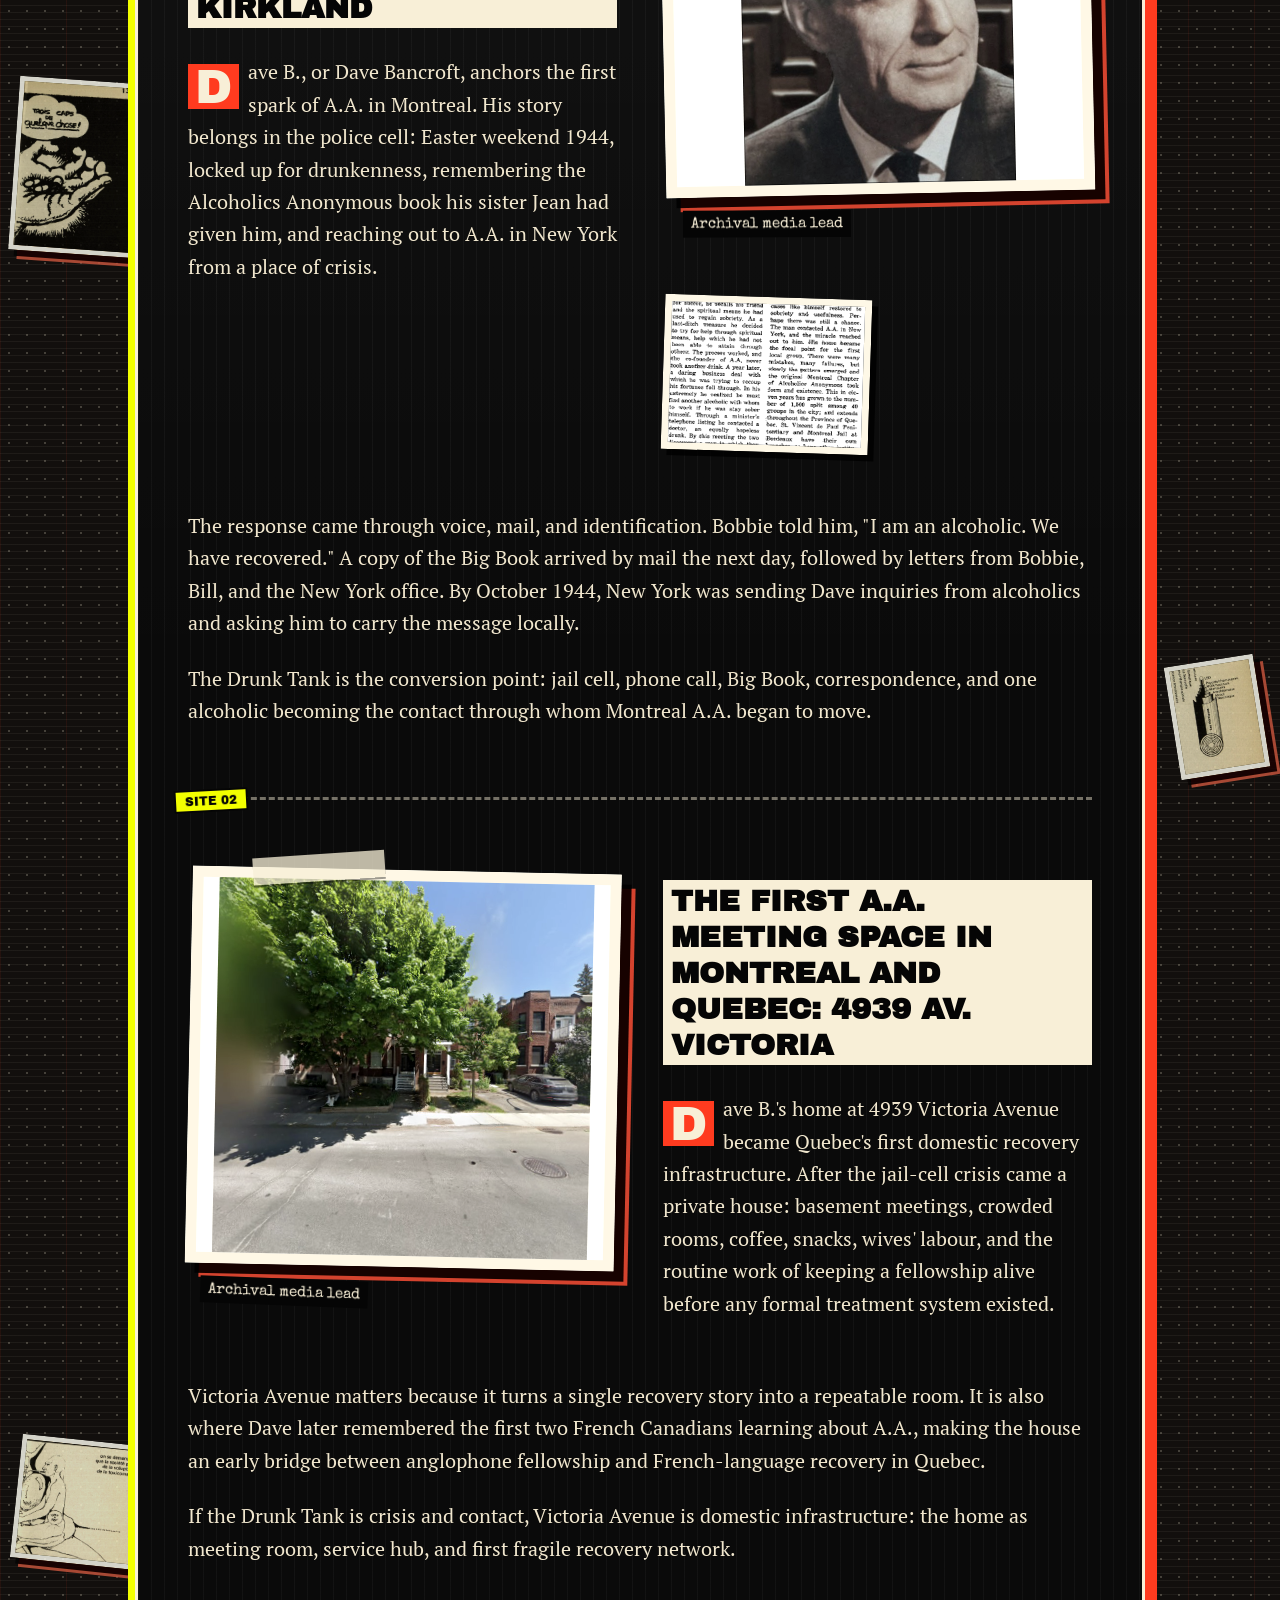
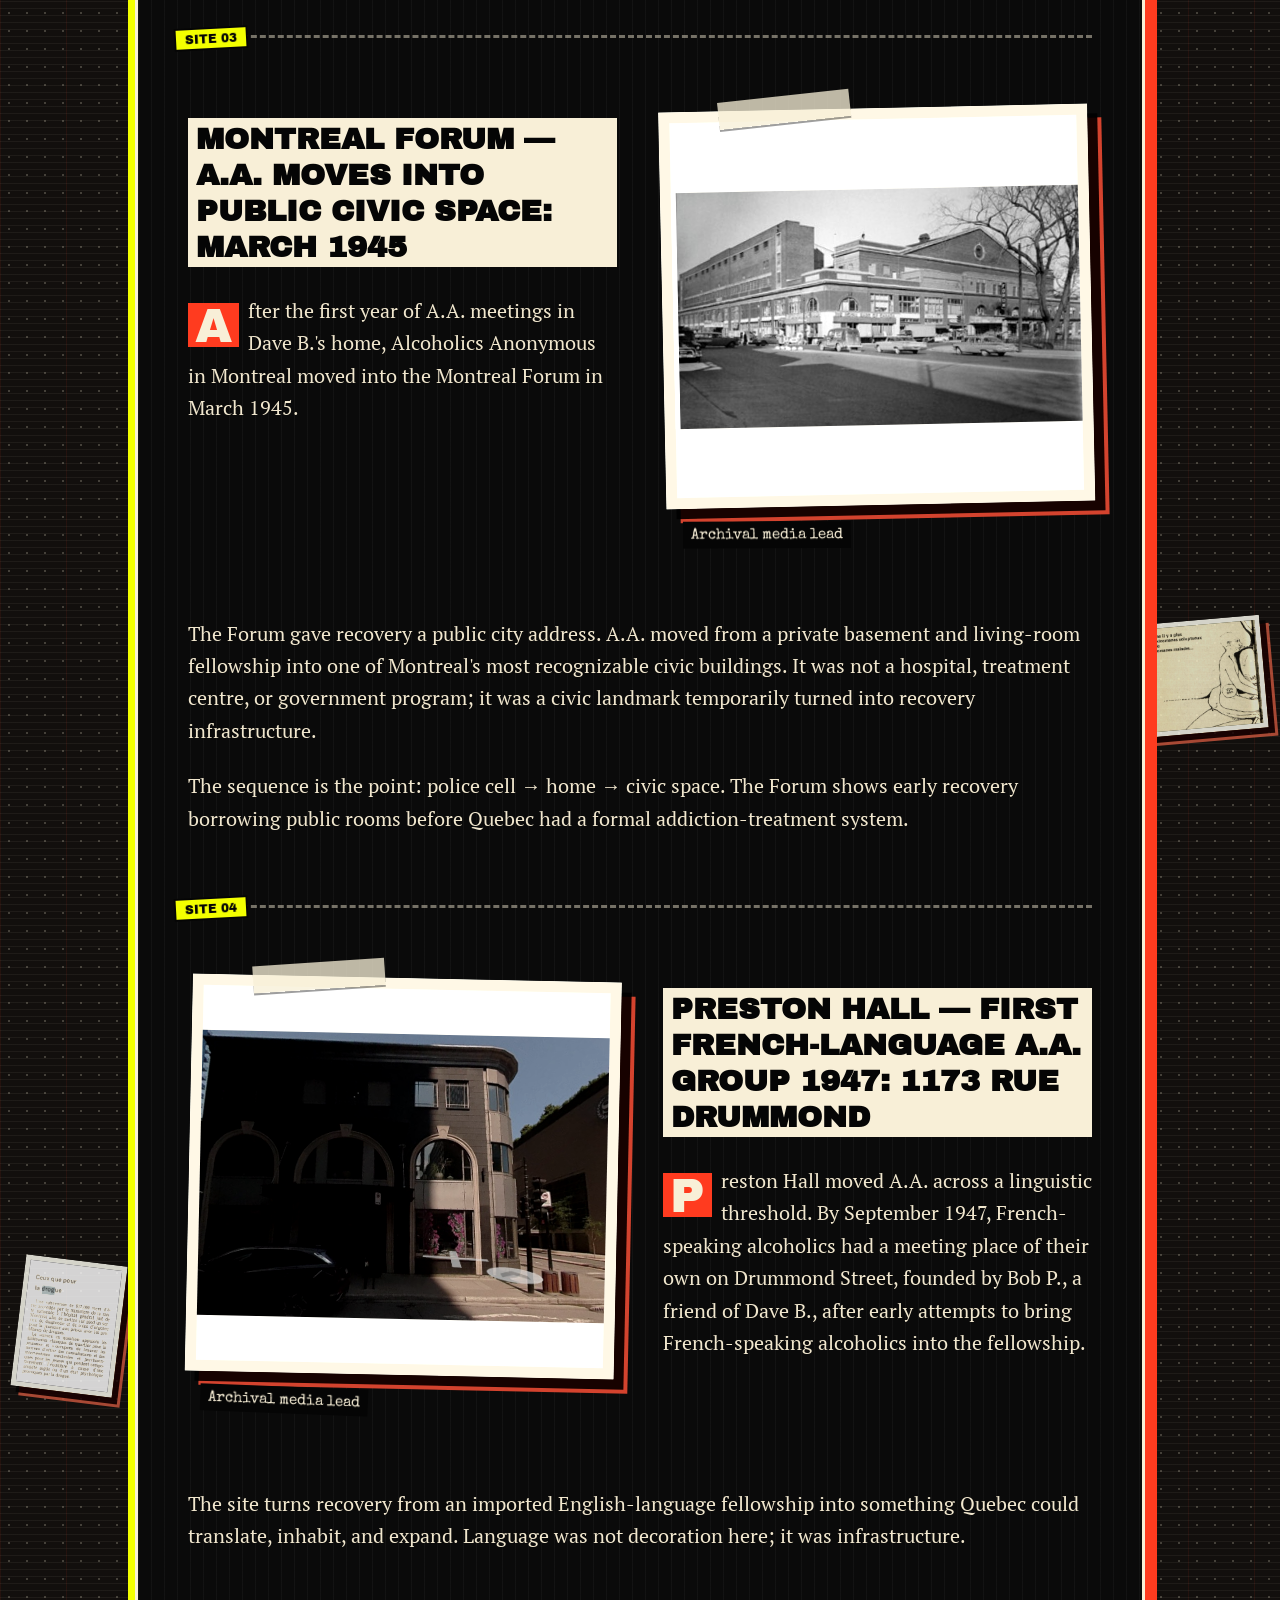
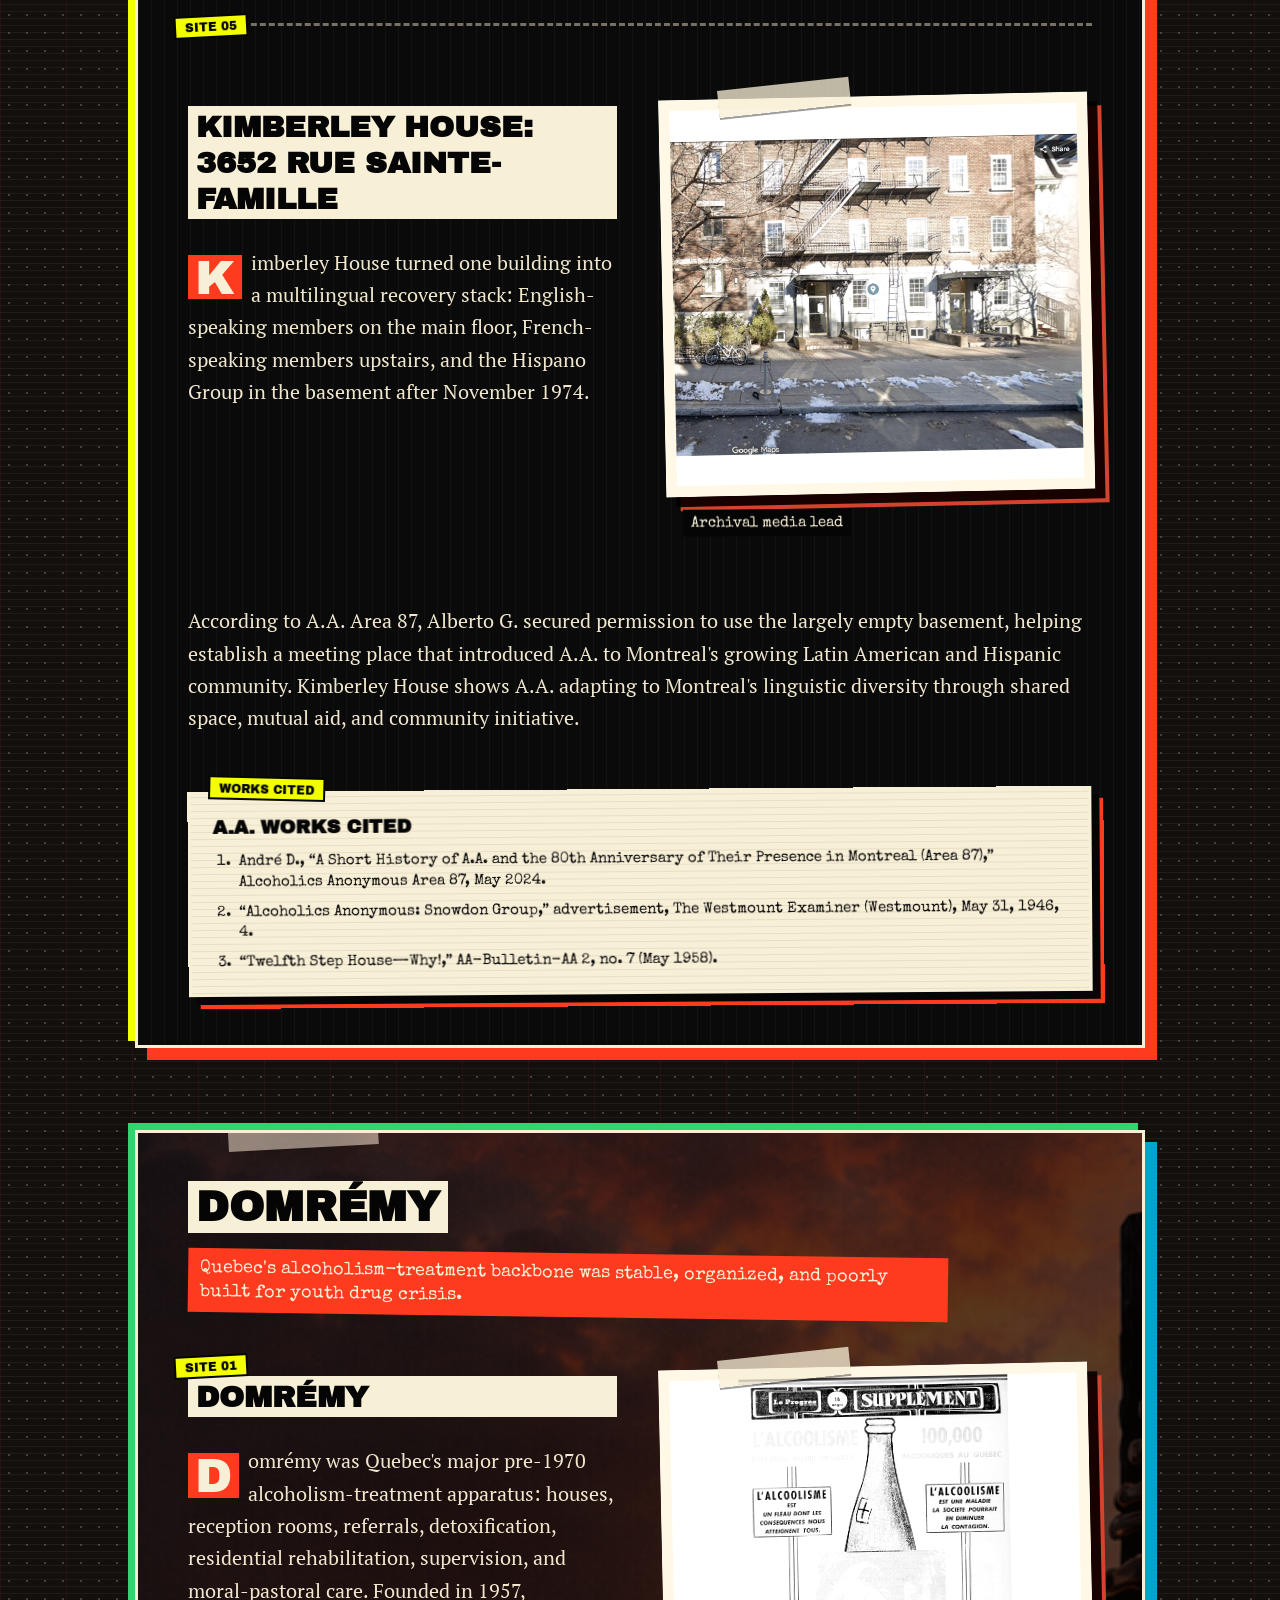
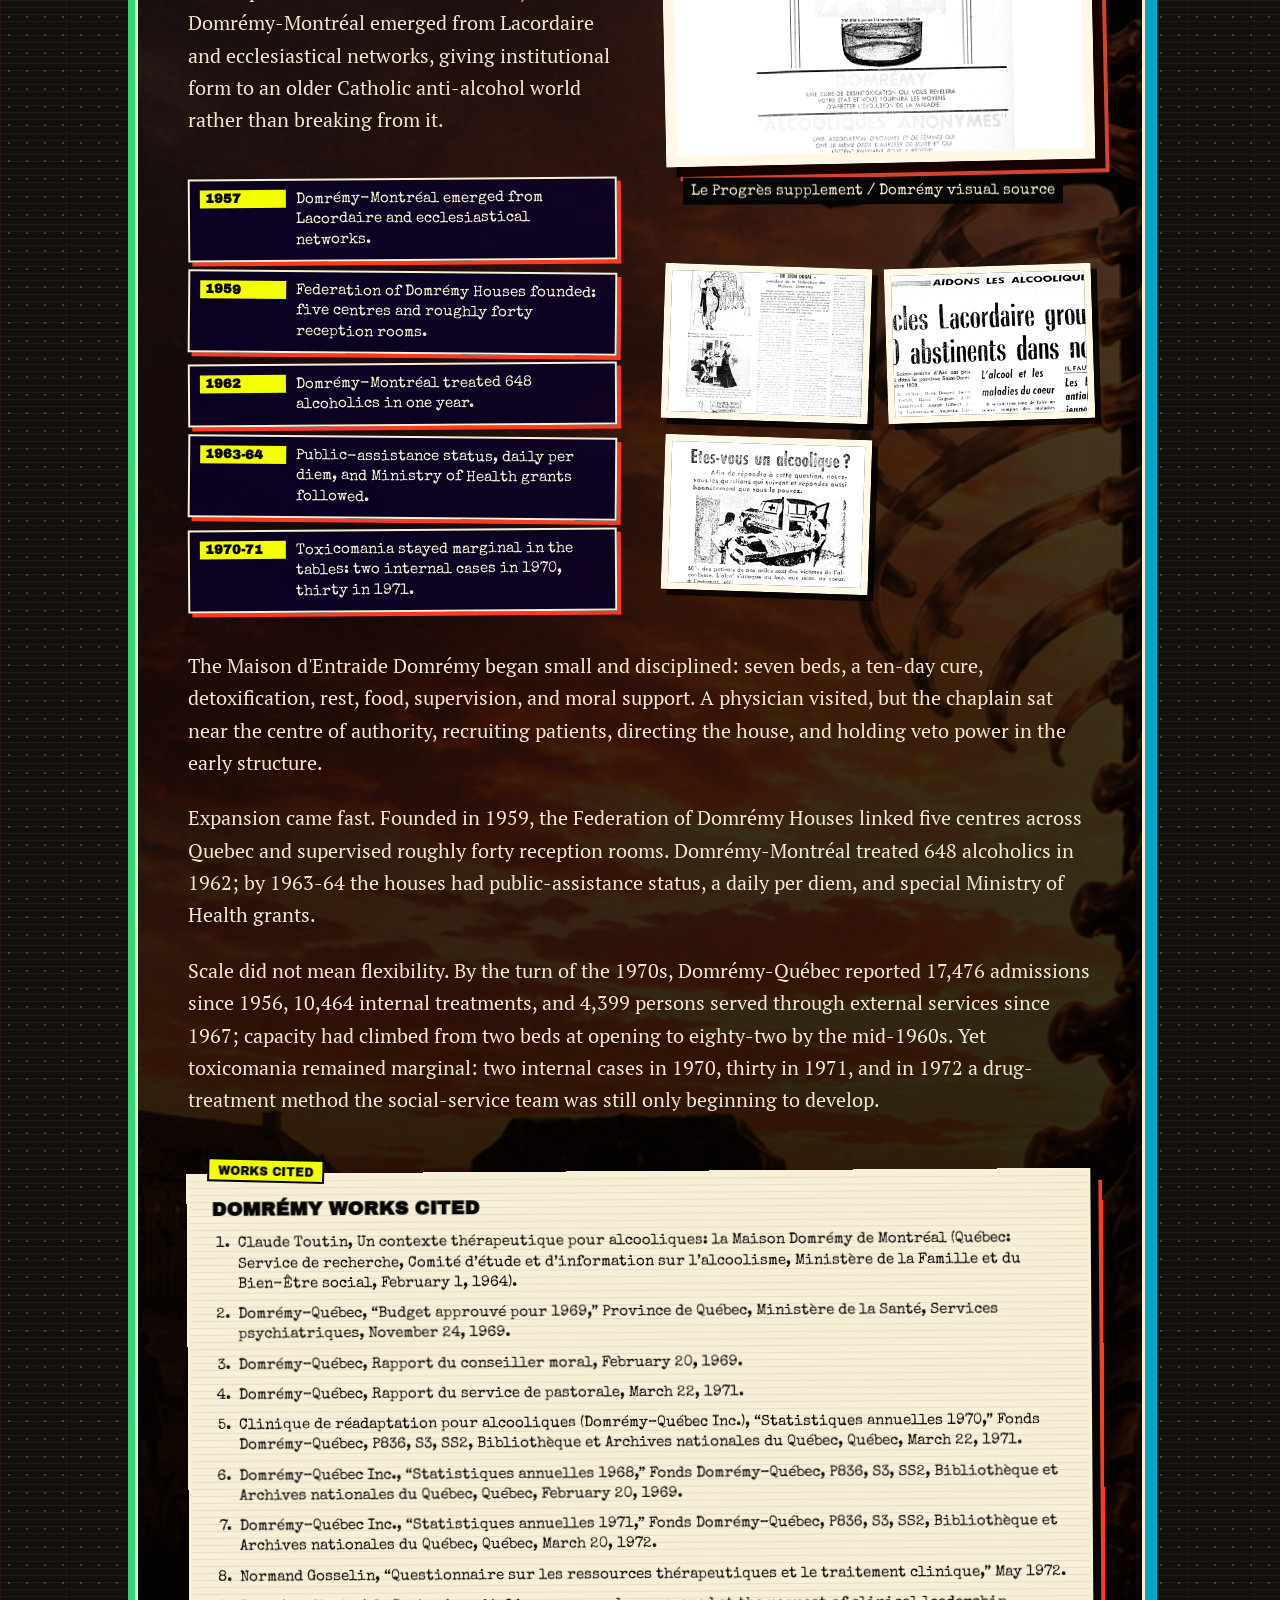
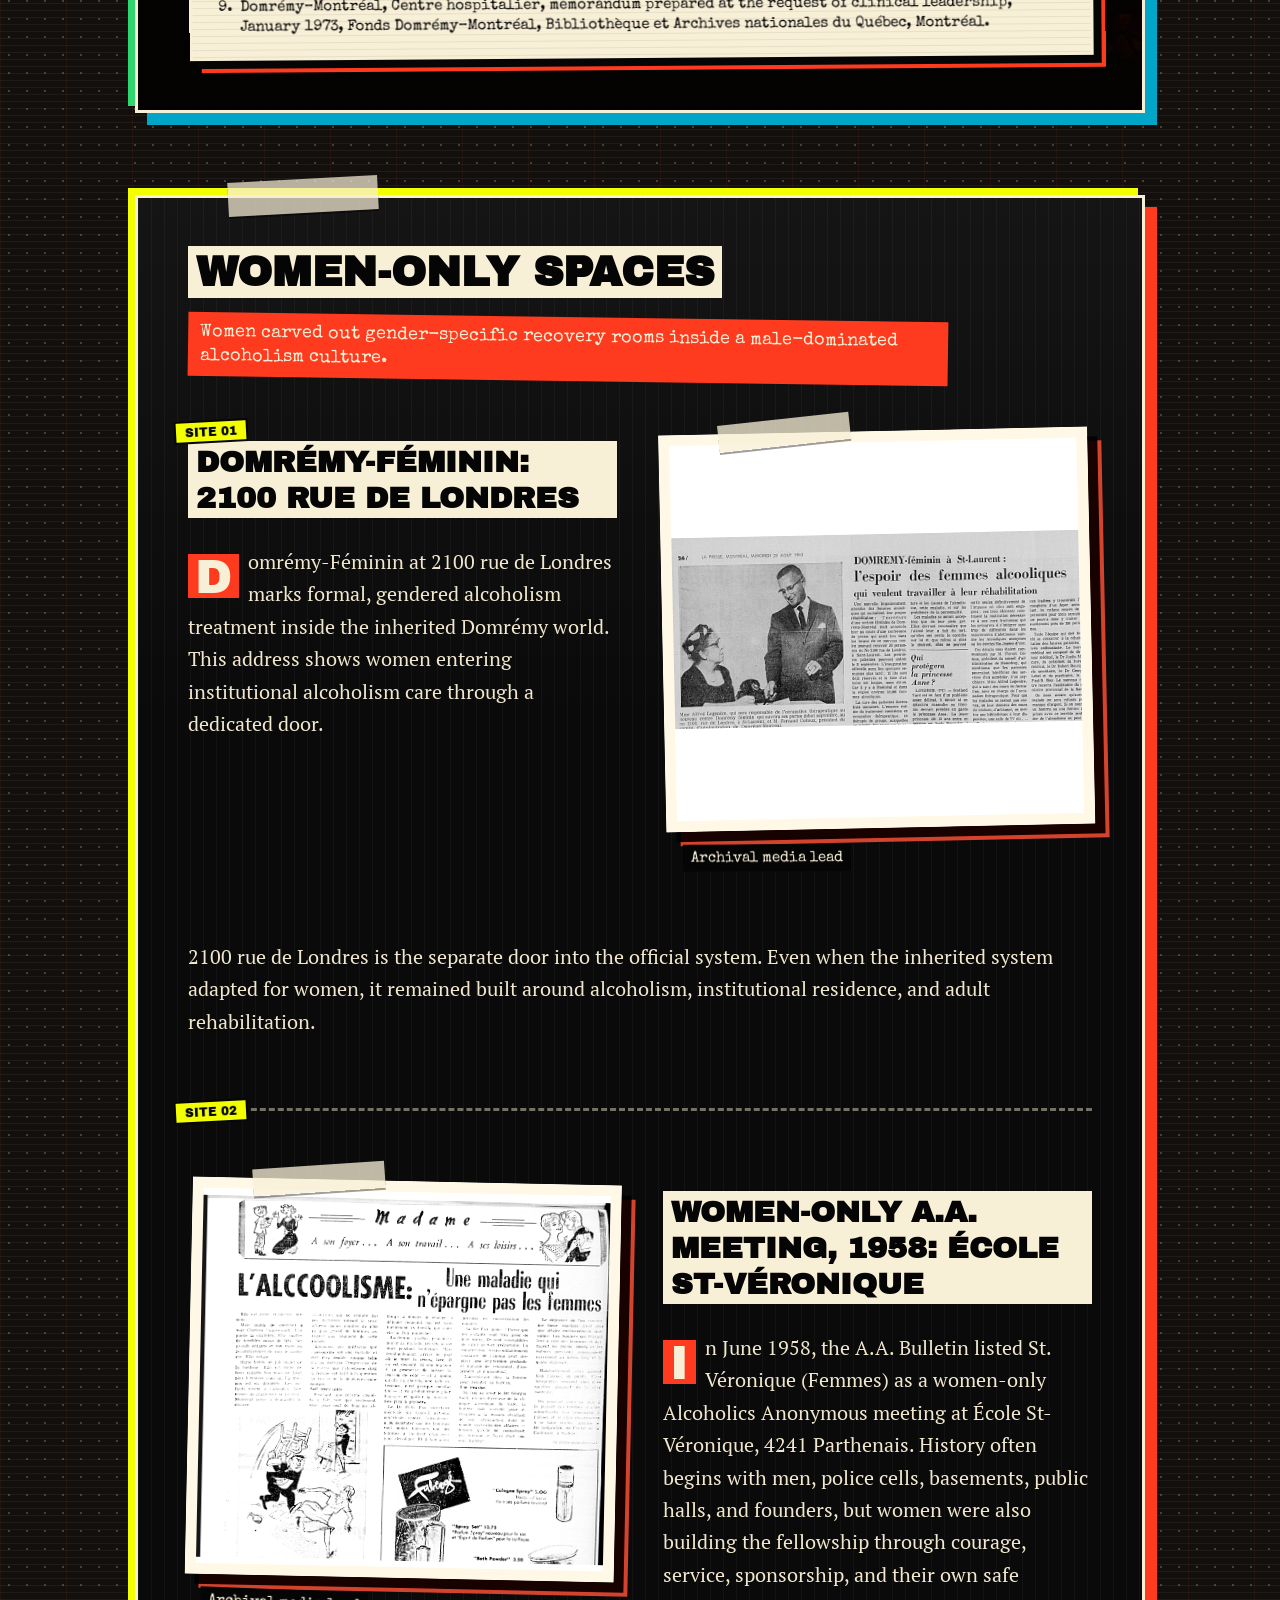
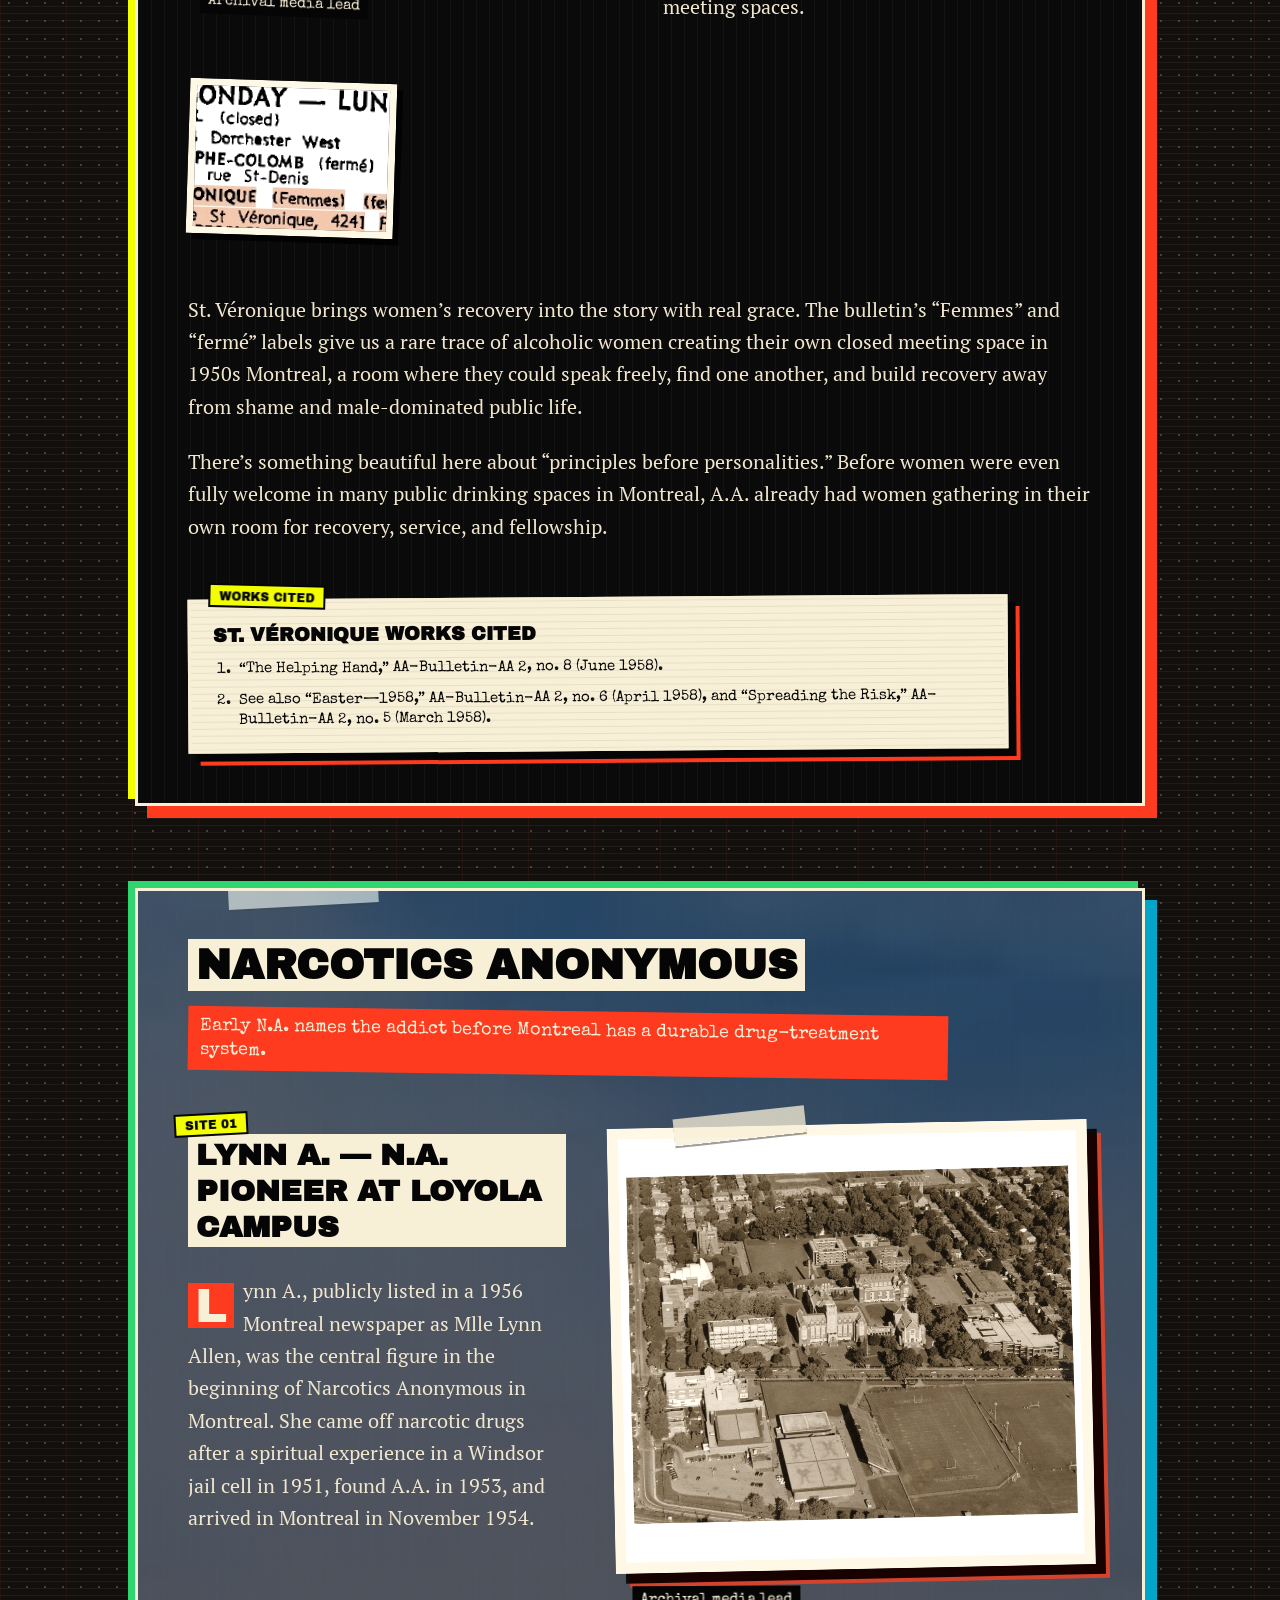
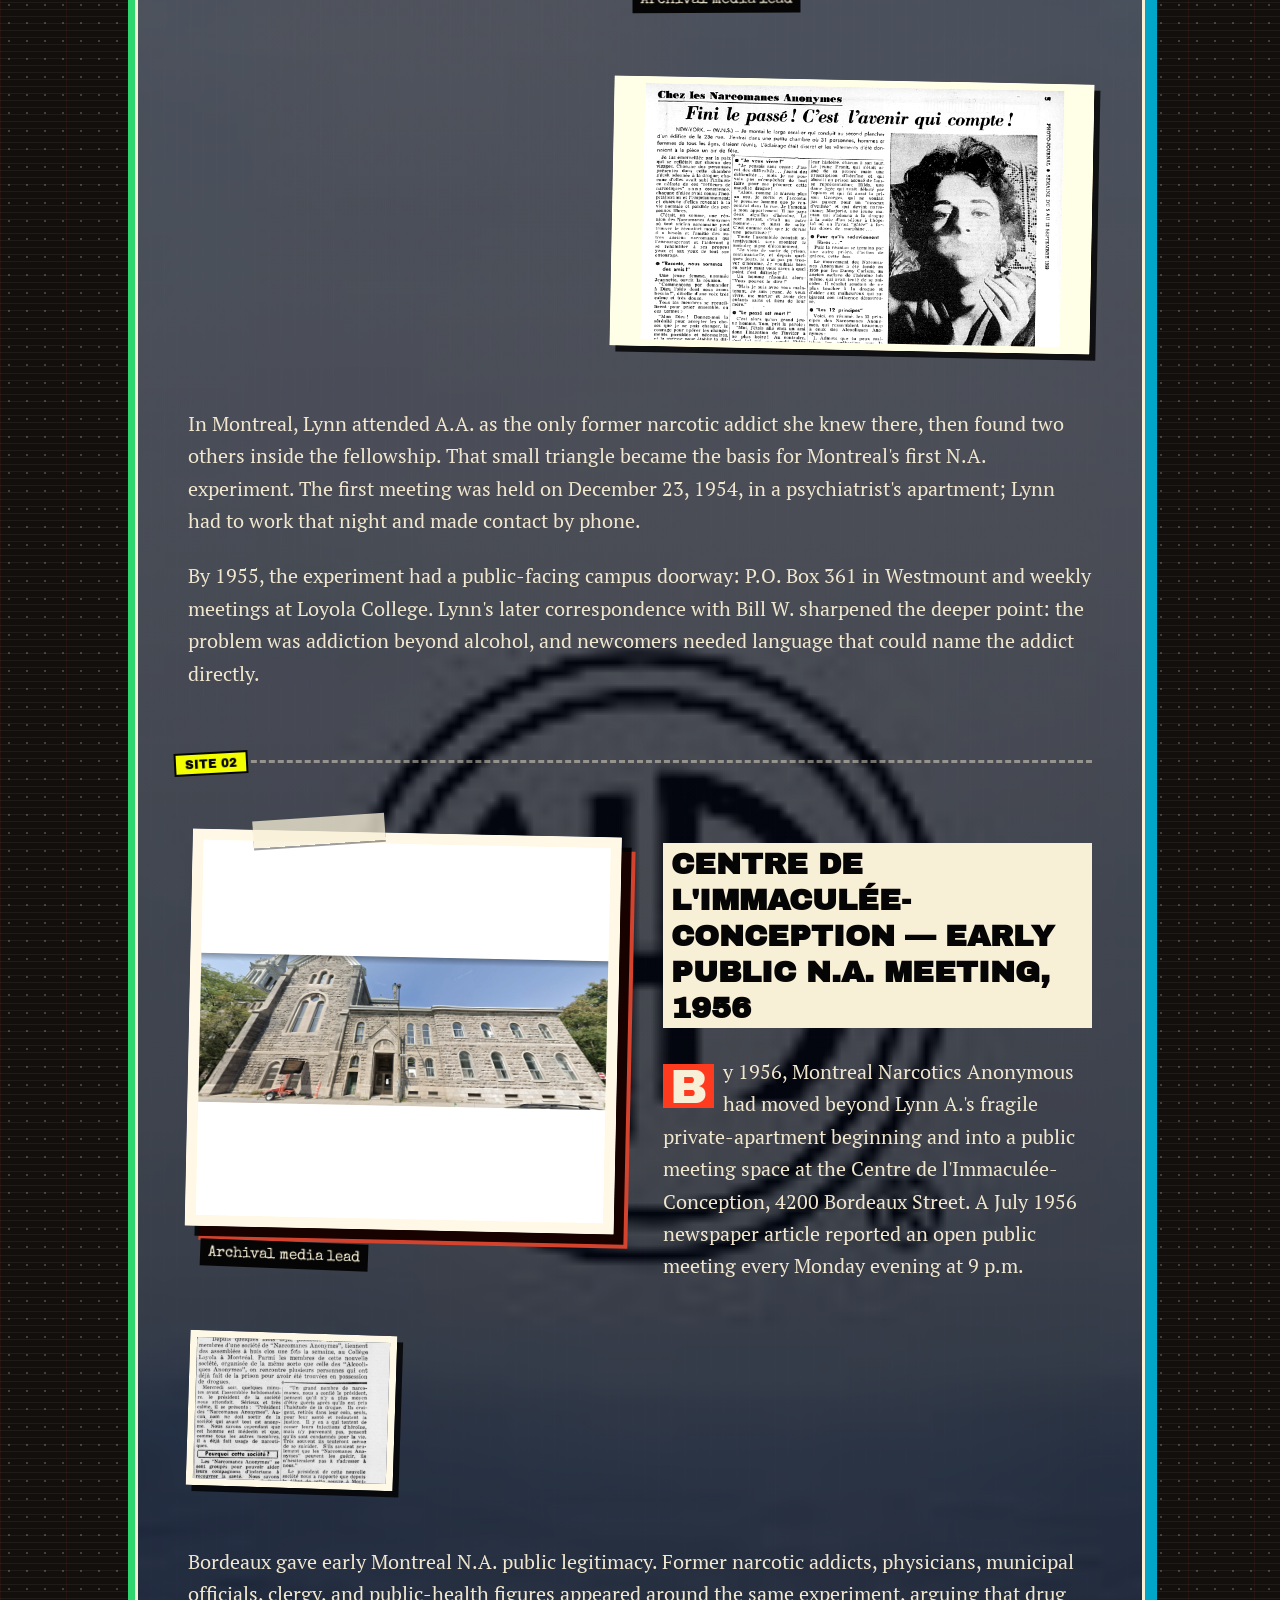
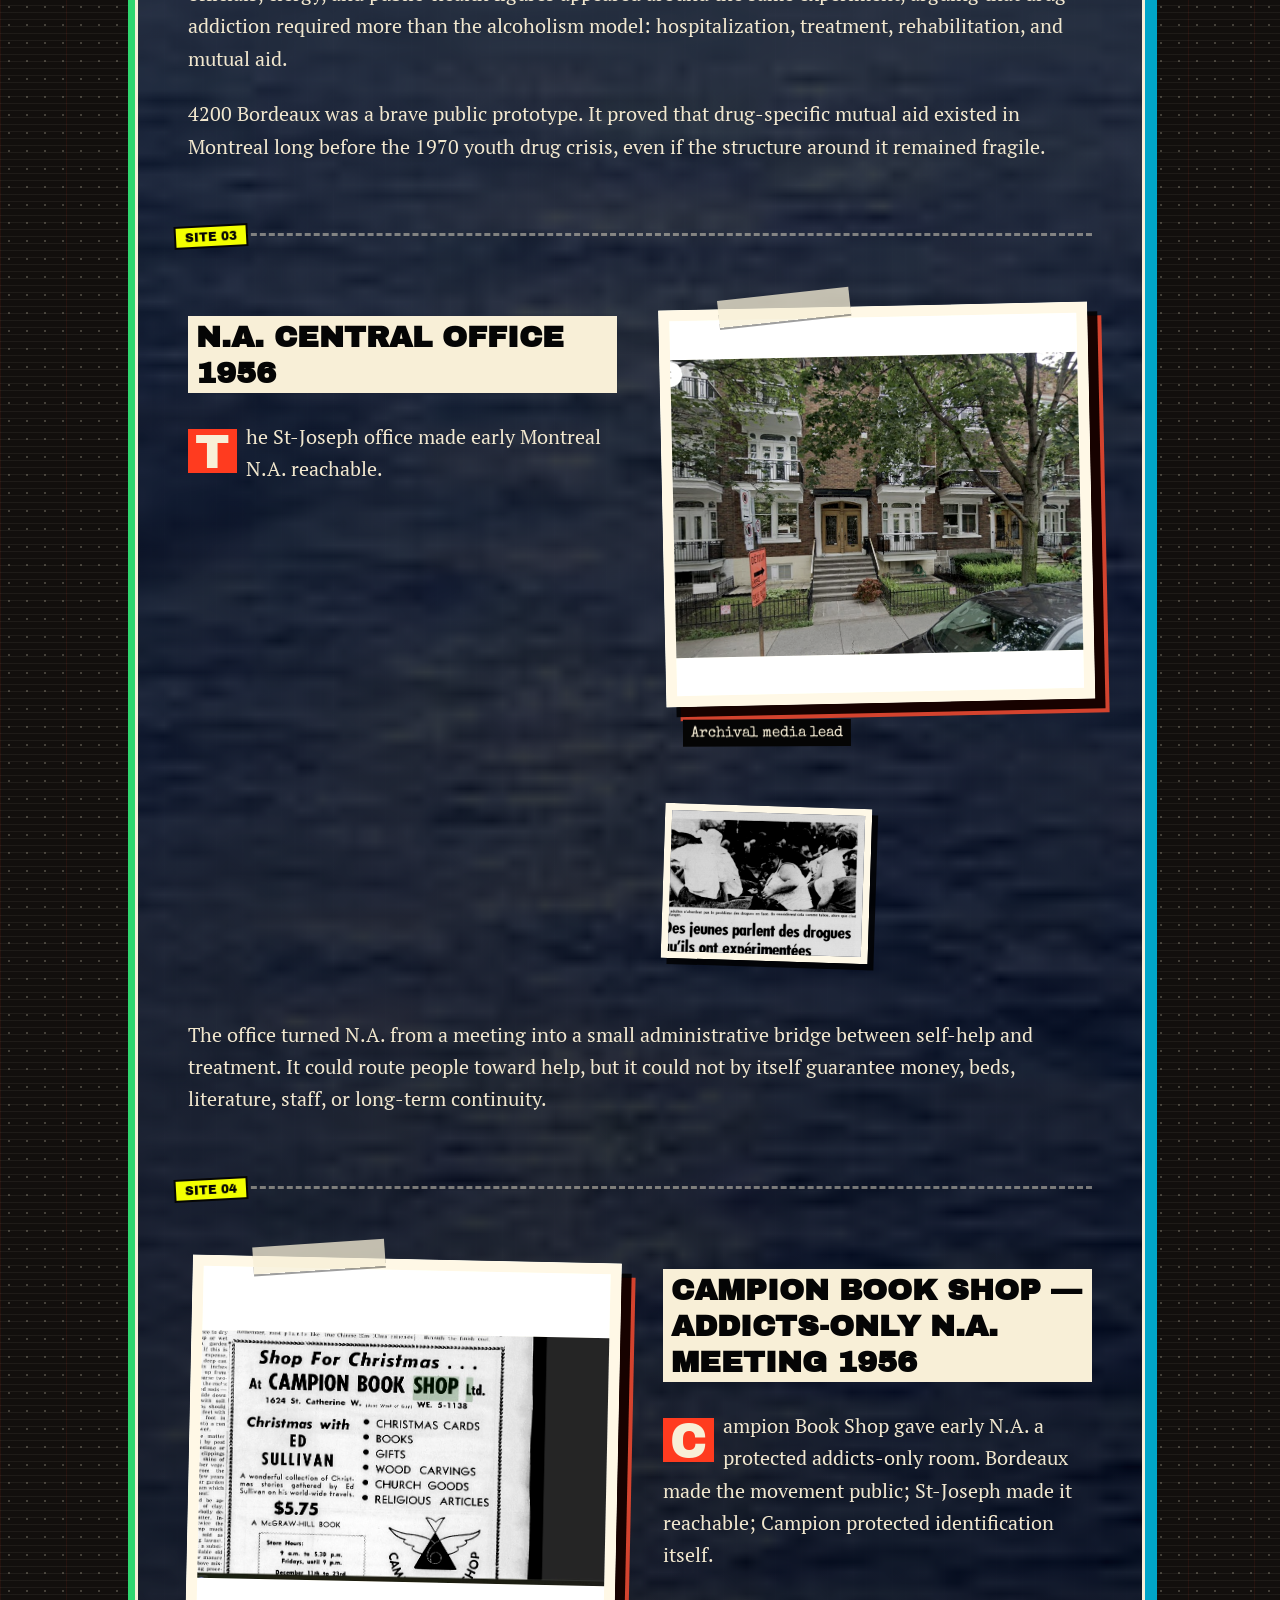
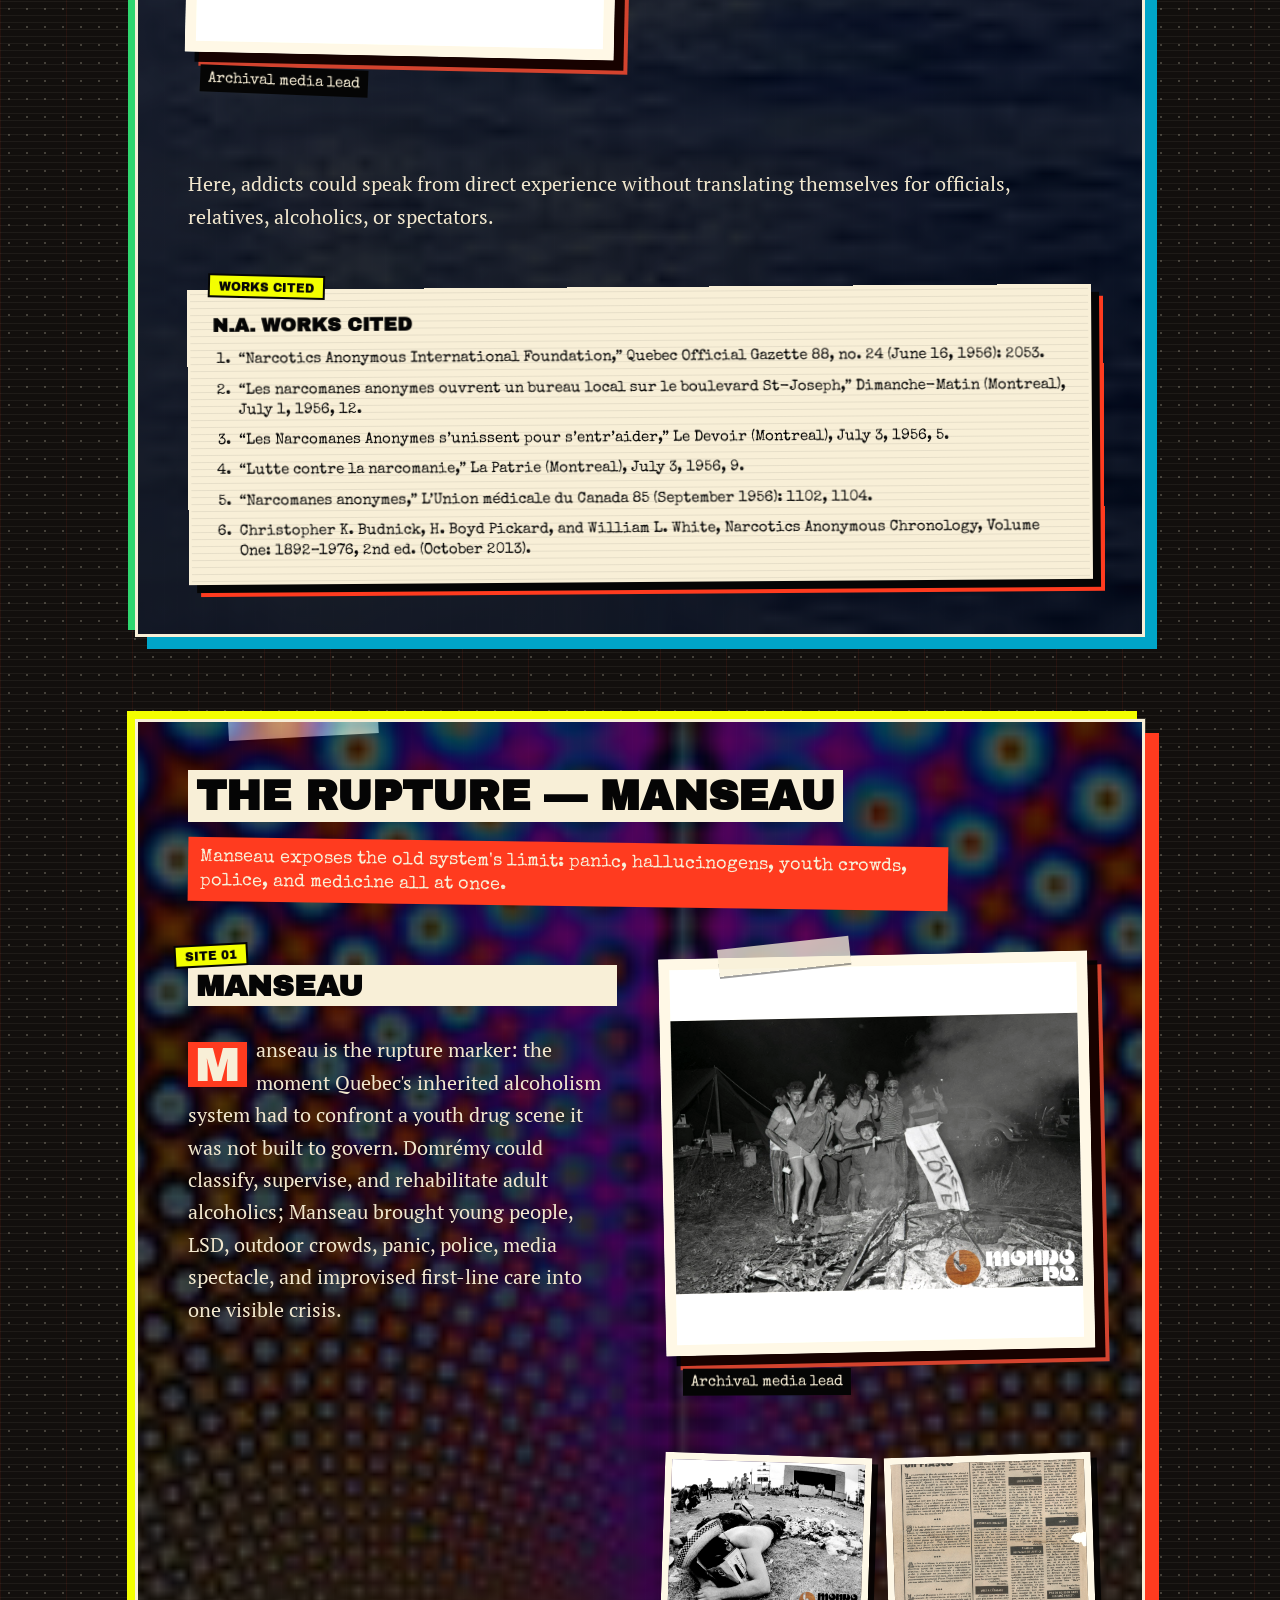
==== commit 9a0e3c1d: "Add street-level care citations and nav" ====
--- a/index.html
+++ b/index.html
@@ -34,6 +34,18 @@
             <a class="nav-dropdown-link" href="#21-logos-mainmise-underground-print-as-referral-infrastructure">Print Networks</a>
           </div>
         </div>
+<div class="nav-dropdown">
+          <a class="nav-link w-nav-link nav-dropdown-toggle" href="#drogue-secours-youth-clinics-hospitals">Street-level care</a>
+          <div class="nav-dropdown-menu nav-dropdown-menu--wide">
+            <a class="nav-dropdown-link" href="#14-drogue-secours-youth-crisis-care">Drogue-Secours</a>
+<a class="nav-dropdown-link" href="#15-kalatox-rehabilitation-after-the-bad-trip-1972-2533-rue-lafontai">Kalatox</a>
+<a class="nav-dropdown-link" href="#16-jewish-general-hospital-e-d-m-unit-emergency-hospital-response-1">Jewish E.D.M.</a>
+<a class="nav-dropdown-link" href="#17-westmount-youth-clinic-4424-sainte-catherine-street-west-1971-19">Westmount 4424</a>
+<a class="nav-dropdown-link" href="#18-spera">Spera</a>
+<a class="nav-dropdown-link" href="#19-a-s-p-a-approche-securisante-des-polytoxicomanes-anonymes-1976">A.S.P.A.</a>
+<a class="nav-dropdown-link" href="#20-head-hands">Head &amp; Hands</a>
+          </div>
+        </div>
         <a class="nav-link w-nav-link" href="#references">References</a>
       </nav>
     </div>
@@ -396,6 +408,17 @@
 <p>203 Prince-Arthur became the live wire between the street, the clinic, the hospital, and the counterculture.</p></div></div>
       
       
+      <aside class="works-cited entry-works-cited">
+        <h4>Drogue-Secours Works Cited</h4>
+        <ol><li>Goustille, Marie-Odile. “Drogue-Secours: un organisme dirigé par des jeunes pour aider les jeunes.” La Patrie (Montreal), week of August 16, 1970, 22.</li>
+<li>“Des jeunes parlent des drogues qu’ils ont expérimentées.” La Patrie (Montreal), week of August 16, 1970, 23.</li>
+<li>“Un second centre de dépannage indispensable dans Rosemont.” La Patrie (Montreal), week of August 16, 1970, 23.</li>
+<li>“Drogue: problème médical, social et politique.” La Presse (Montreal), June 18, 1971.</li>
+<li>Cousineau, Louise. “La société n’est qu’un immense ‘pusher.’” La Presse (Montreal), November 2, 1970, Cahier C.</li>
+<li>LOGOS. “Dope on Dope.” LOGOS/m.c.p. (Montreal), June 1972.</li>
+<li>Drogue-Secours / Drug Help. Committee report, service brief, or funding statement, ca. 1971–1972. [Verify exact title. Use this for the “working in a vacuum,” subsidy-cut, and MUTATION transition claims.]</li>
+<li>Bibliothèque et Archives nationales du Québec. Armour Landry photographic series on Drogue-Secours, 203 West Prince-Arthur, ca. 1970–1972.</li></ol>
+      </aside>
     </article>
 
     <article class="entry" id="15-kalatox-rehabilitation-after-the-bad-trip-1972-2533-rue-lafontai">
@@ -414,6 +437,14 @@
 <p>Kalatox treated abstinence as one part of a larger reconstruction of work, relationships, self-understanding, and social belonging. It also shows informal drug care beginning to brush up against official structures through federal Local Initiatives funding, OPTAT, probation officers, and the Court of Social Welfare.</p></div></div>
       
       
+      <aside class="works-cited entry-works-cited">
+        <h4>Kalatox Works Cited</h4>
+        <ol><li>“Kalatox.” Québec-Presse (Montreal), March 1972.</li>
+<li>Kalatox. “Centre d’information sur la dope et centre d’accueil pour tous.” Information flyer, 2533 rue Lafontaine, ca. 1972.</li>
+<li>Mainmise. “Adresses utiles.” Mainmise, ca. 1973.</li>
+<li>Gosselin, Normand. “Questionnaire sur les ressources thérapeutiques et le traitement clinique.” May 1972.</li>
+<li>Mainmise. “Pénélope et le Québec alternatif.” Mainmise, no. 3 (January 1971).</li></ol>
+      </aside>
     </article>
 
     <article class="entry" id="16-jewish-general-hospital-e-d-m-unit-emergency-hospital-response-1">
@@ -432,6 +463,13 @@
 <p>The Jewish General marks the point where the youth drug network crossed into hospital medicine. Peer workers could calm, translate, and accompany; emergency beds became necessary when the body or mind entered danger.</p></div></div>
       
       
+      <aside class="works-cited entry-works-cited">
+        <h4>Jewish E.D.M. Works Cited</h4>
+        <ol><li>Canada. Commission of Inquiry into the Non-Medical Use of Drugs. Montreal field notes or service notes on Jewish General Hospital drug beds, summer 1970.</li>
+<li>Canada. Commission of Inquiry into the Non-Medical Use of Drugs. Final Report. Ottawa: Information Canada, 1973.</li>
+<li>LOGOS. “Dope on Dope.” LOGOS/m.c.p. (Montreal), June 1972.</li>
+<li>Marshman, Joan A., ed. Street Drug Analysis and Its Social and Clinical Implications. Toronto: Addiction Research Foundation, 1973.</li></ol>
+      </aside>
     </article>
 
     <article class="entry" id="17-westmount-youth-clinic-4424-sainte-catherine-street-west-1971-19">
@@ -450,6 +488,16 @@
 <p>By 1975, the clinic was seeing more use despite staff cuts and funding problems. 4424 reached young people who avoided parents, police, hospitals, and family doctors. Its closure by the mid-1970s shows the weakness of a care model built on grants, borrowed space, and exhausted staff.</p></div></div>
       
       
+      <aside class="works-cited entry-works-cited">
+        <h4>Westmount Youth Clinic / 4424 Works Cited</h4>
+        <ol><li>Capreol, Joan. “Unfortunates’ Friend.” The Westmount Examiner, February 4, 1971.</li>
+<li>“4424’s building is sold, out at month end.” The Westmount Examiner, February 4, 1971.</li>
+<li>“Continuation article on the Westmount Youth Clinic.” The Westmount Examiner, April 1971.</li>
+<li>The Westmount Examiner, April 27, 1972. [Verify exact article title and page.]</li>
+<li>Dodge, Andy. “4424 stalwart Hal Gray leaves after 2½ years.” The Westmount Examiner, August 28, 1975, 3.</li>
+<li>“4424 Youth Clinic use gains though staff cut.” The Westmount Examiner, August 28, 1975, 10.</li>
+<li>People’s Yellow Pages, no. 3. Montreal, ca. early 1970s. Entry for Westmount Youth Clinic, 4424 Sainte-Catherine Street West.</li></ol>
+      </aside>
     </article>
 
     <article class="entry" id="21-logos-mainmise-underground-print-as-referral-infrastructure">
@@ -520,6 +568,14 @@
 <p>Spera turned post-1970 drug treatment into residence, routine, labour, and therapeutic community.</p></div></div>
       
       
+      <aside class="works-cited entry-works-cited">
+        <h4>Spera Works Cited</h4>
+        <ol><li>“Spera Foundation Inc.” Gazette officielle du Québec / Quebec Official Gazette 102, no. 33 (August 15, 1970): 4593.</li>
+<li>“SPERA: signifie espoir—Une planche de salut.” Cahier Six/8, November 4, 1970, 6A. [Verify newspaper title.]</li>
+<li>“Le directeur est un ex-adepte de la drogue.” Cahier Six/8, November 4, 1970, 7A. [Verify newspaper title.]</li>
+<li>“Spera talks drugs at Derby.” Sherbrooke Record, November 22, 1971, 5.</li>
+<li>Canada. Guide des centres résidentiels communautaires au Canada / Guide to Residential Community Centres in Canada. 1973.</li></ol>
+      </aside>
     </article>
 
     <article class="entry" id="19-a-s-p-a-approche-securisante-des-polytoxicomanes-anonymes-1976">
@@ -539,6 +595,12 @@
 <p>A.S.P.A. shows the addiction system after Domrémy reorganizing around polydrug use, confidentiality, autonomy, emotional life, social context, and harm reduction.</p></div></div>
       
       
+      <aside class="works-cited entry-works-cited">
+        <h4>A.S.P.A. Works Cited</h4>
+        <ol><li>“Approche sécurisante des polytoxicomanes anonymes A.S.P.A.” Gazette officielle du Québec 108, no. 49 (December 4, 1976): 9206.</li>
+<li>A.S.P.A. “Historique.” Organizational history page or internal historical statement. [Use for Jean Archambault, founding purpose, nonmedical internal detox, and later philosophy. Add access date if citing the website.]</li>
+<li>Québec, Ministère des Affaires sociales, Office de la prévention et du traitement de l’alcoolisme et des autres toxicomanies. Toxicomanies, Conseil scientifique, réunion du 27 avril 1973.</li></ol>
+      </aside>
     </article>
 
     <article class="entry" id="20-head-hands">
@@ -557,6 +619,15 @@
 <p>Head &amp; Hands placed drug education inside a wider youth survival network: health, law, sexuality, housing, family conflict, rights, and trust.</p></div></div>
       
       
+      <aside class="works-cited entry-works-cited">
+        <h4>Head &amp; Hands Works Cited</h4>
+        <ol><li>Head &amp; Hands. Organizational history notes, “Age of Experimentation,” ca. 1970s. [Verify exact title/date/archive.]</li>
+<li>Head &amp; Hands. “Drug and Alcohol Education Project.” Proposal, ca. 1974. [Verify exact title/date/archive.]</li>
+<li>Lowe, Patricia. “NDG agency reaches out to help troubled teen-agers.” The Montreal Star, ca. 1974. [Verify exact date and page.]</li>
+<li>LOGOS. “Dope on Dope.” LOGOS/m.c.p. (Montreal), June 1972.</li>
+<li>People’s Yellow Pages, no. 3. Montreal, ca. early 1970s. Entry or listing for Head &amp; Hands. [Use if the directory entry appears in your scan.]</li>
+<li>Fontaine, Annie, and Jean-Marie Richard. Le travail de rue: de l’oral à l’écrit. Document en progression. Drummondville: Refuge La Piaule du Centre du Québec, 1997.</li></ol>
+      </aside>
     </article>
       
     </section>
--- a/styles.css
+++ b/styles.css
@@ -702,6 +702,10 @@
   transition: opacity 140ms ease, transform 140ms ease, visibility 140ms ease;
 }
 
+.nav-dropdown-menu--wide {
+  min-width: 208px;
+}
+
 .nav-dropdown:hover .nav-dropdown-menu,
 .nav-dropdown:focus-within .nav-dropdown-menu {
   opacity: 1;
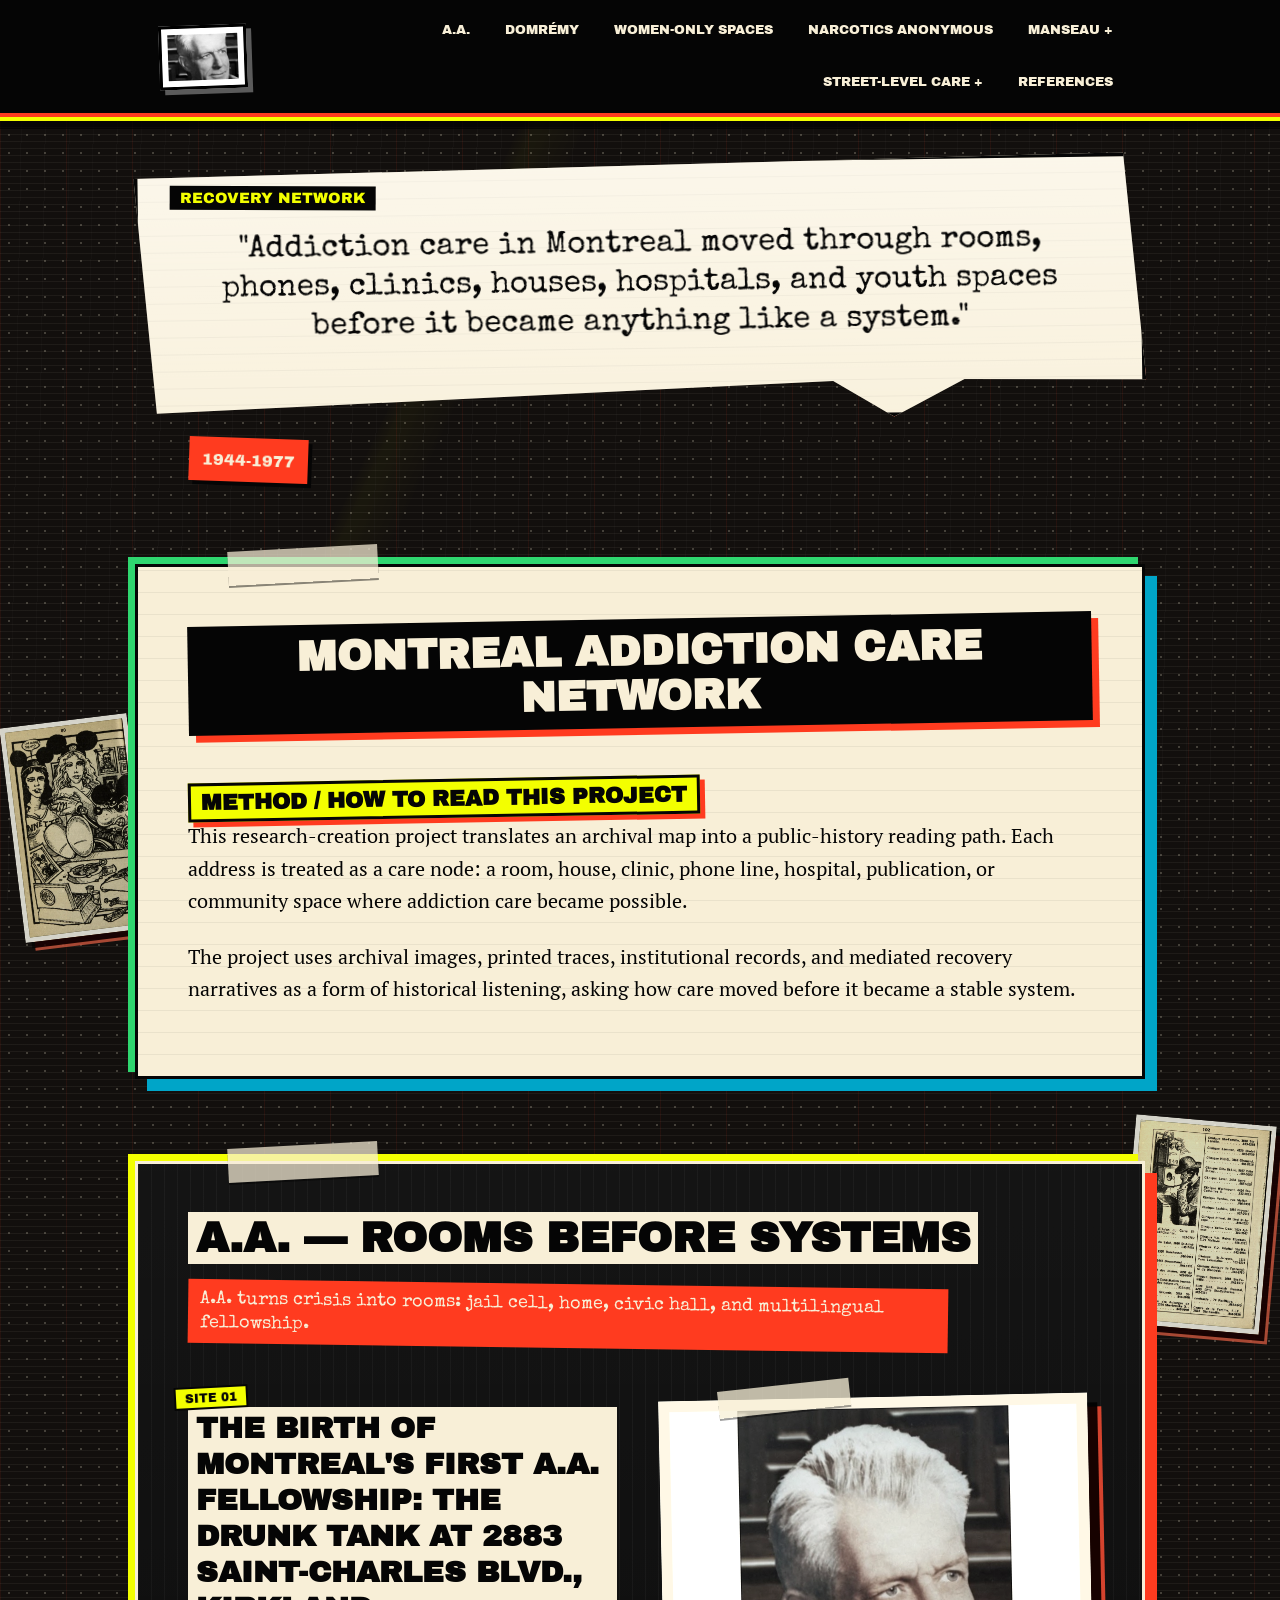
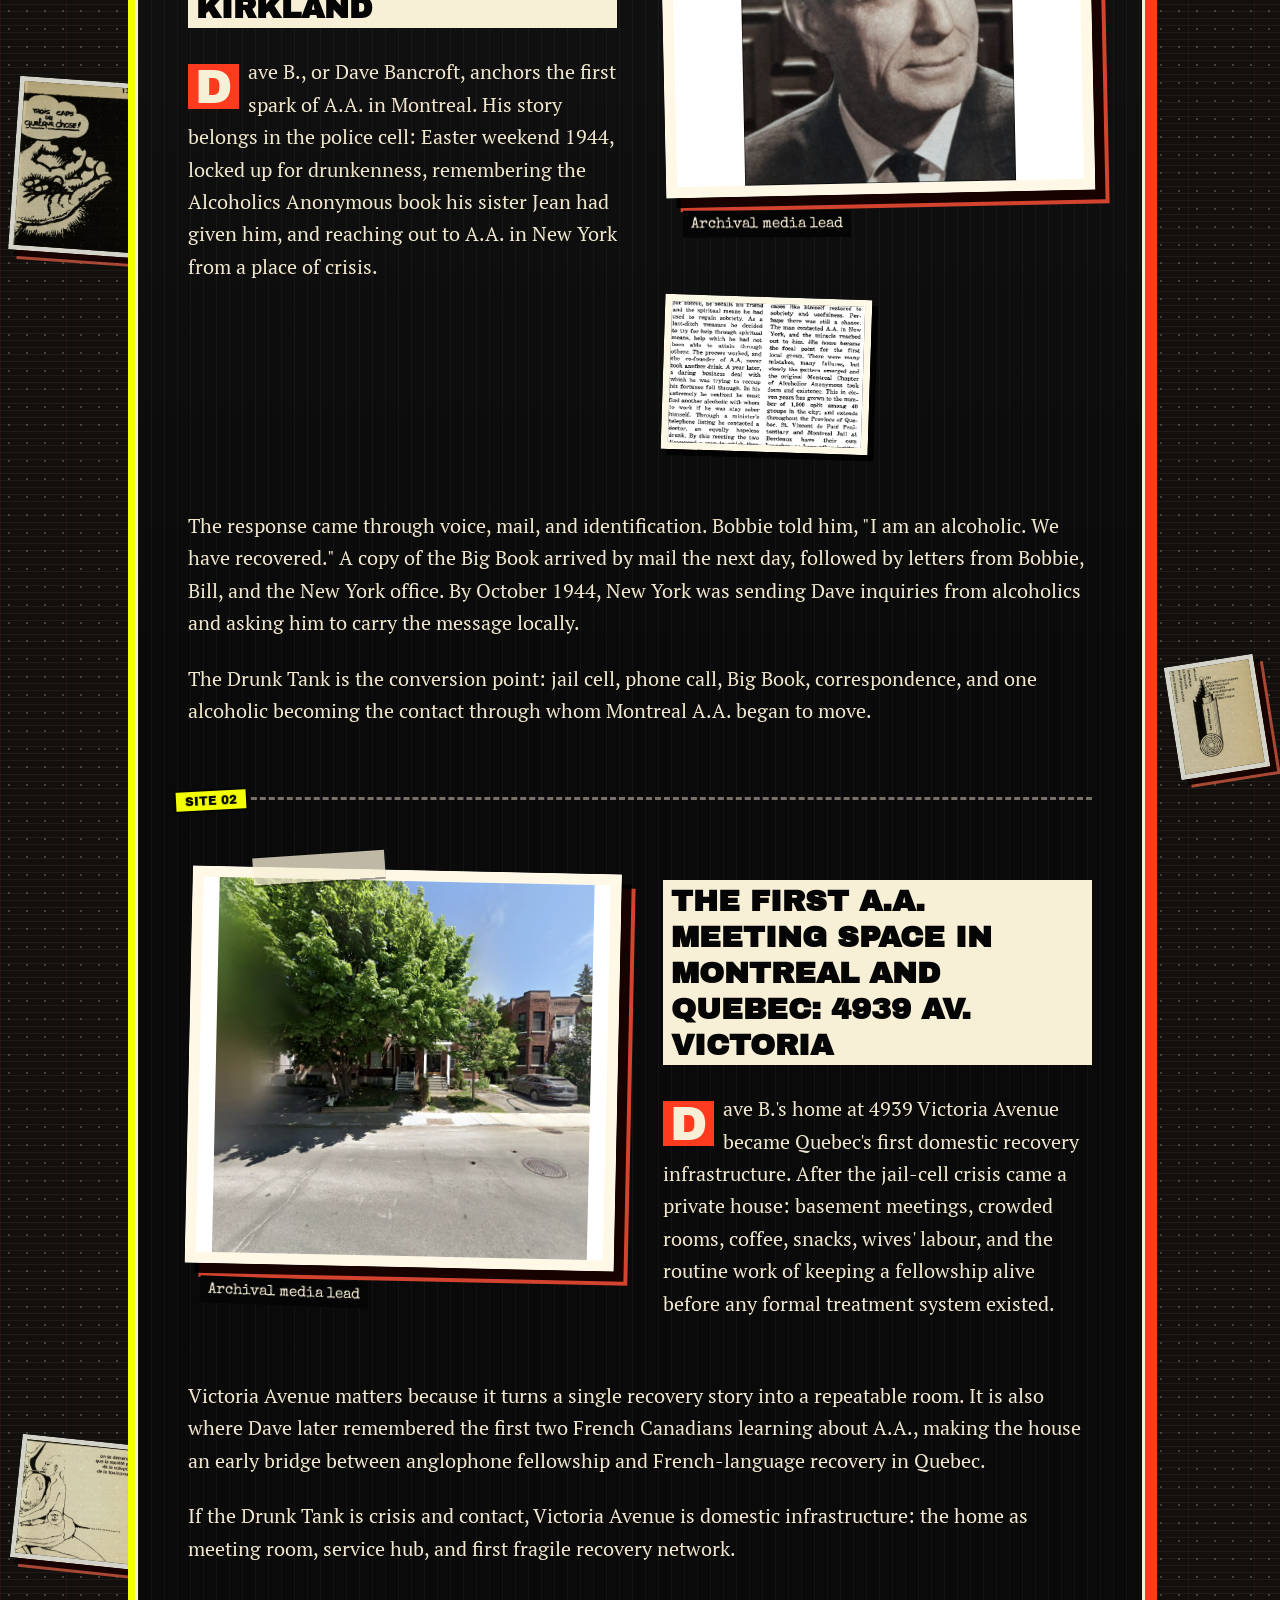
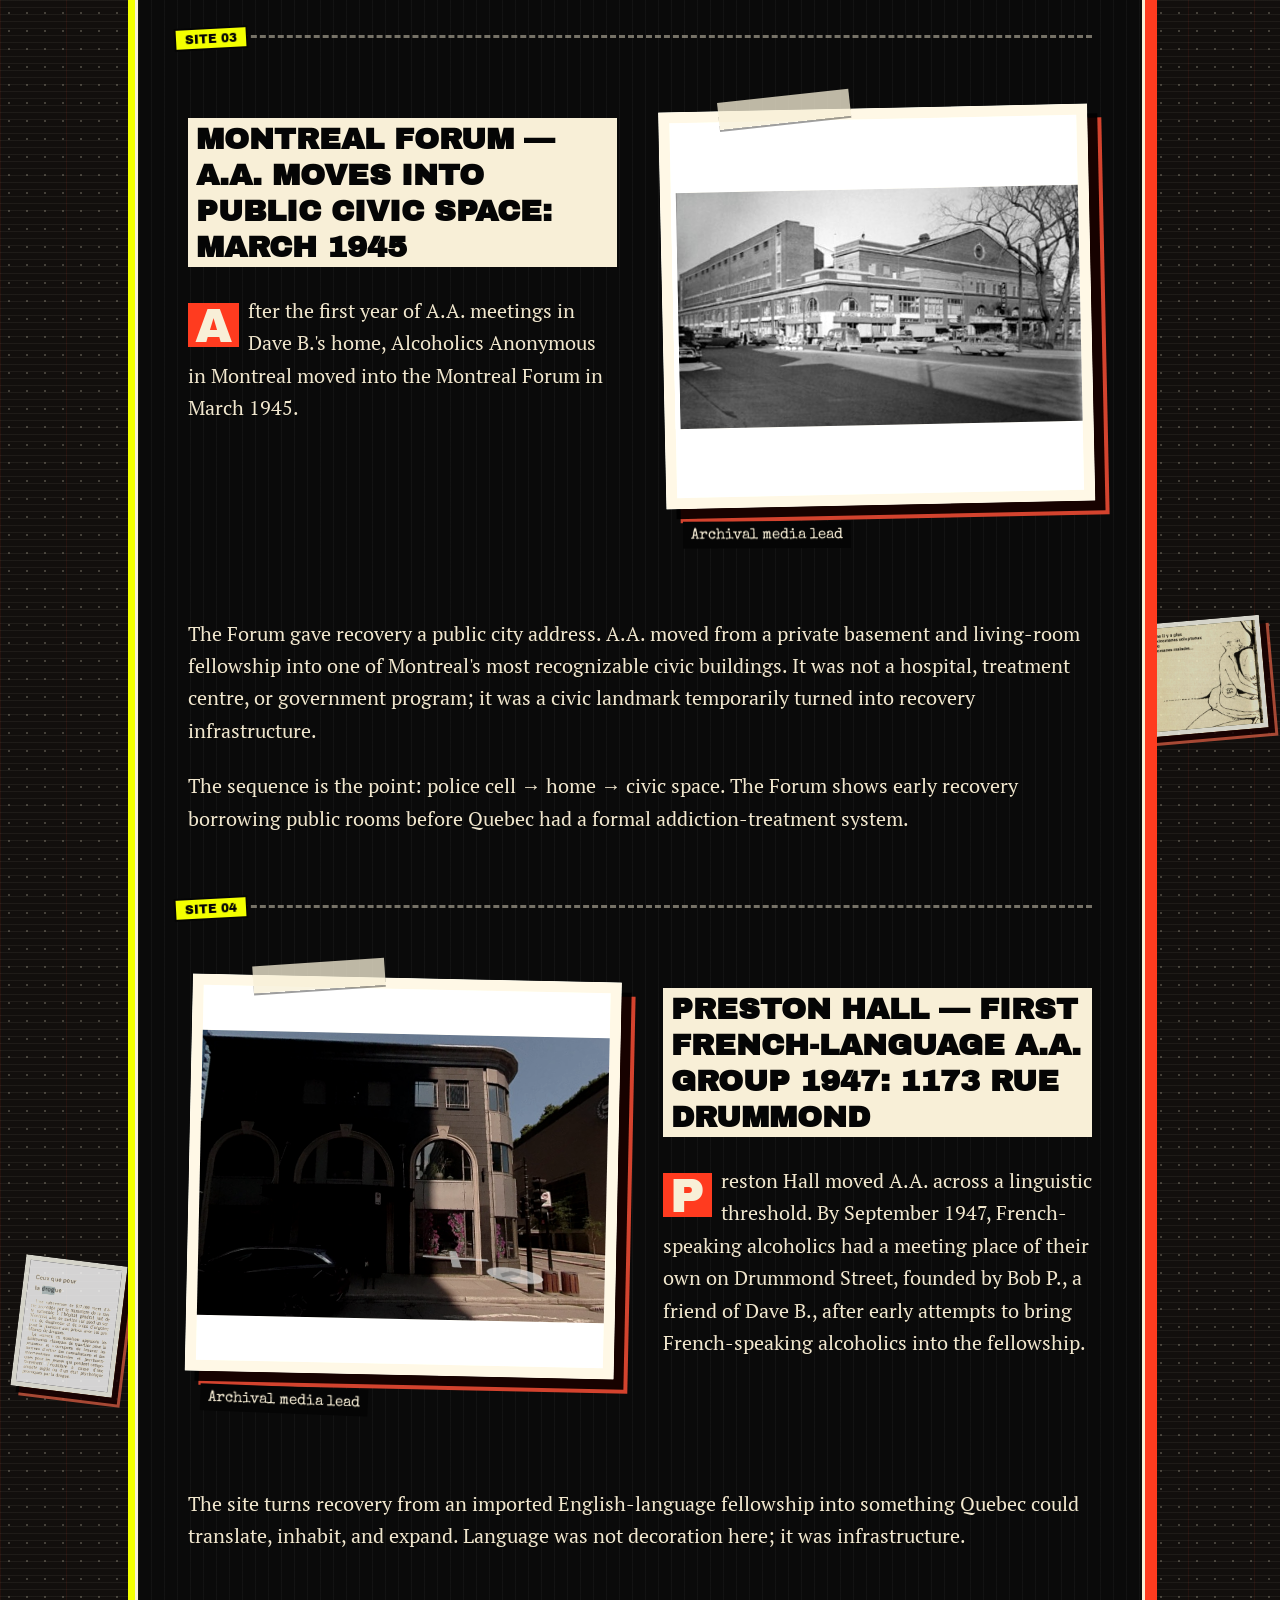
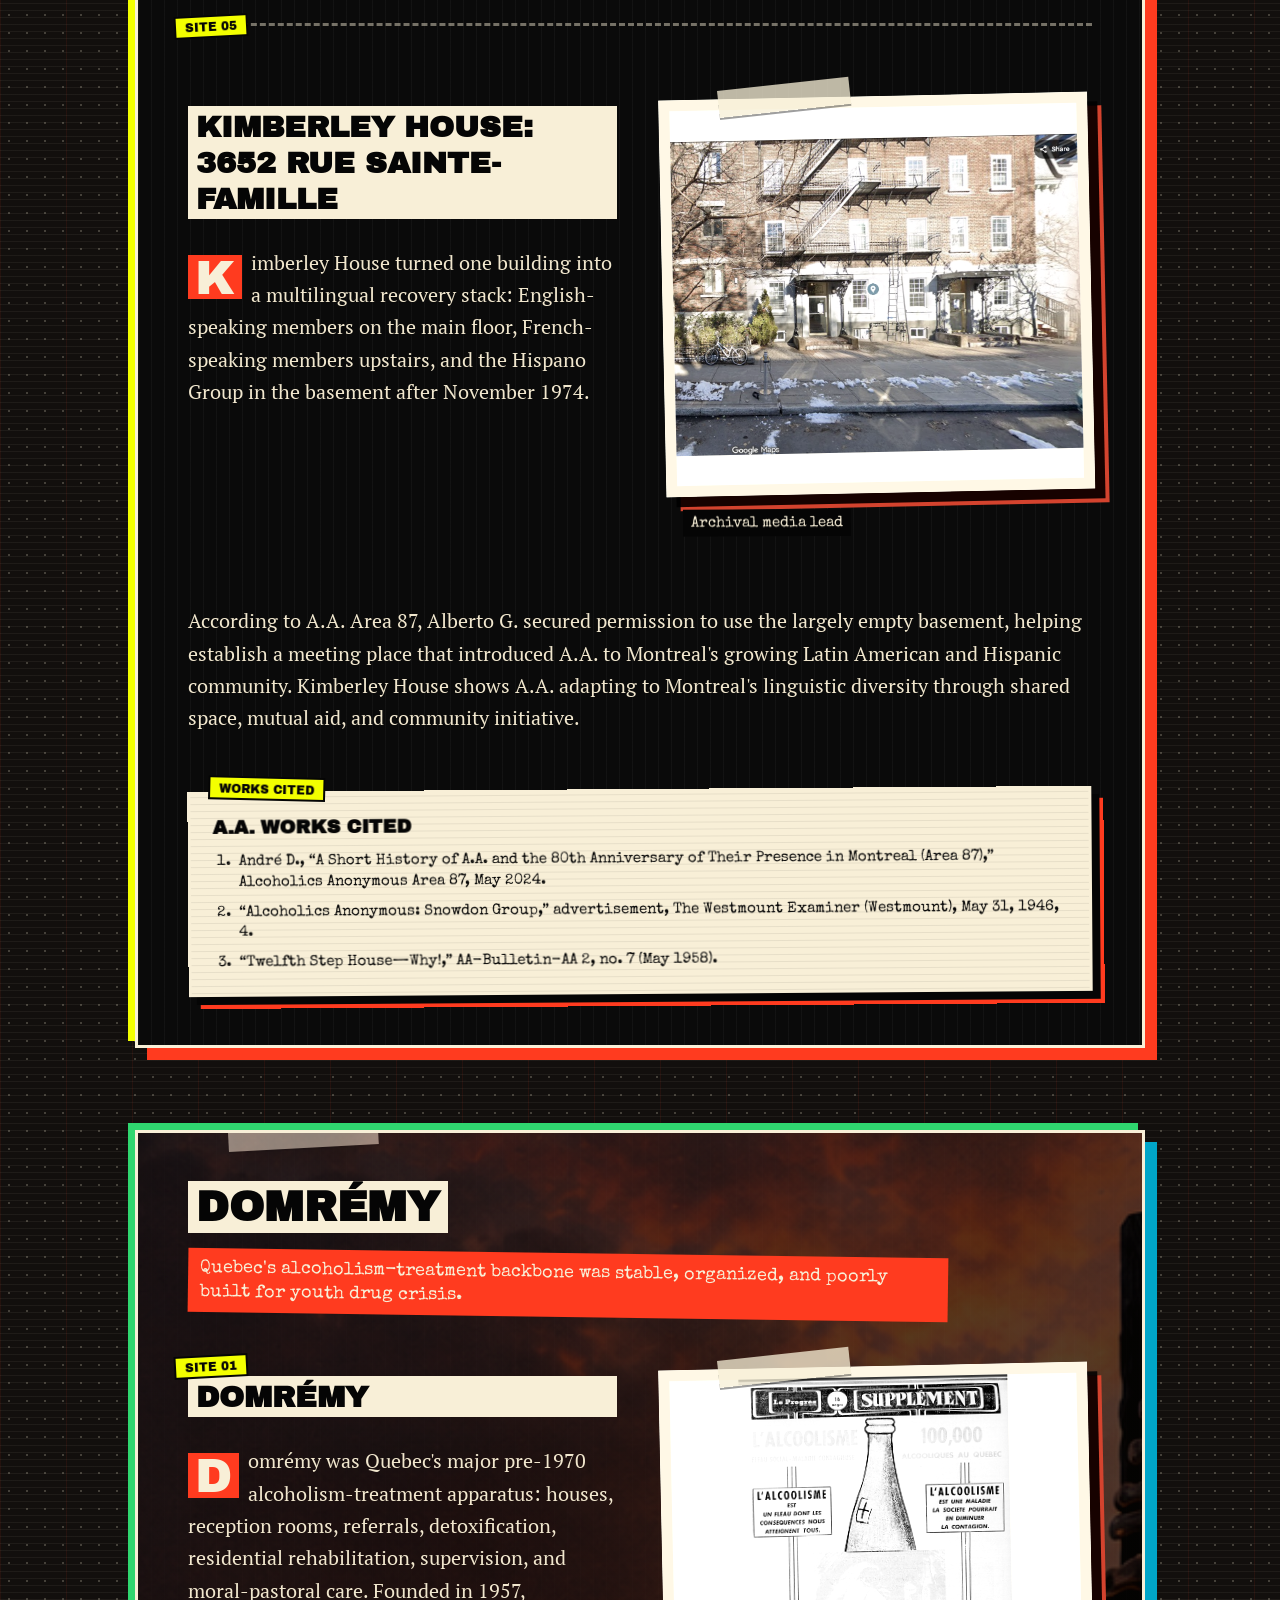
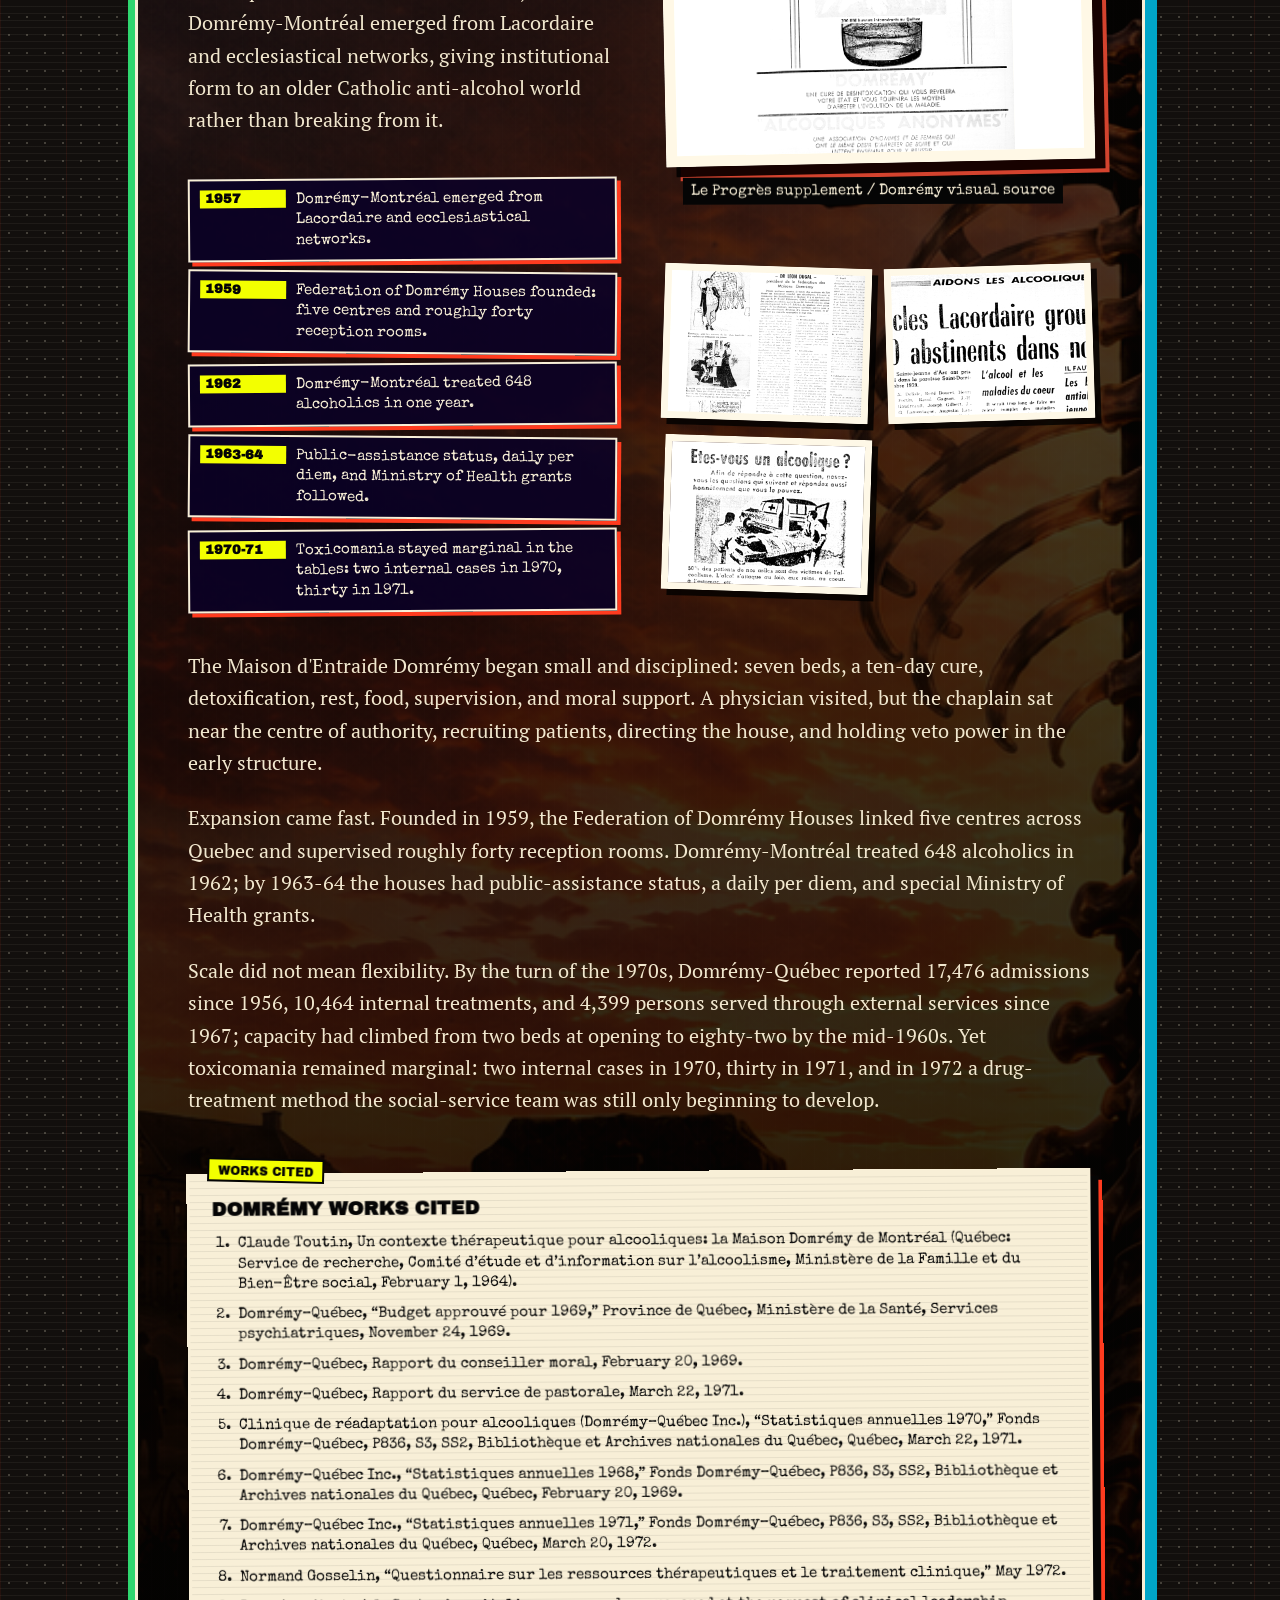
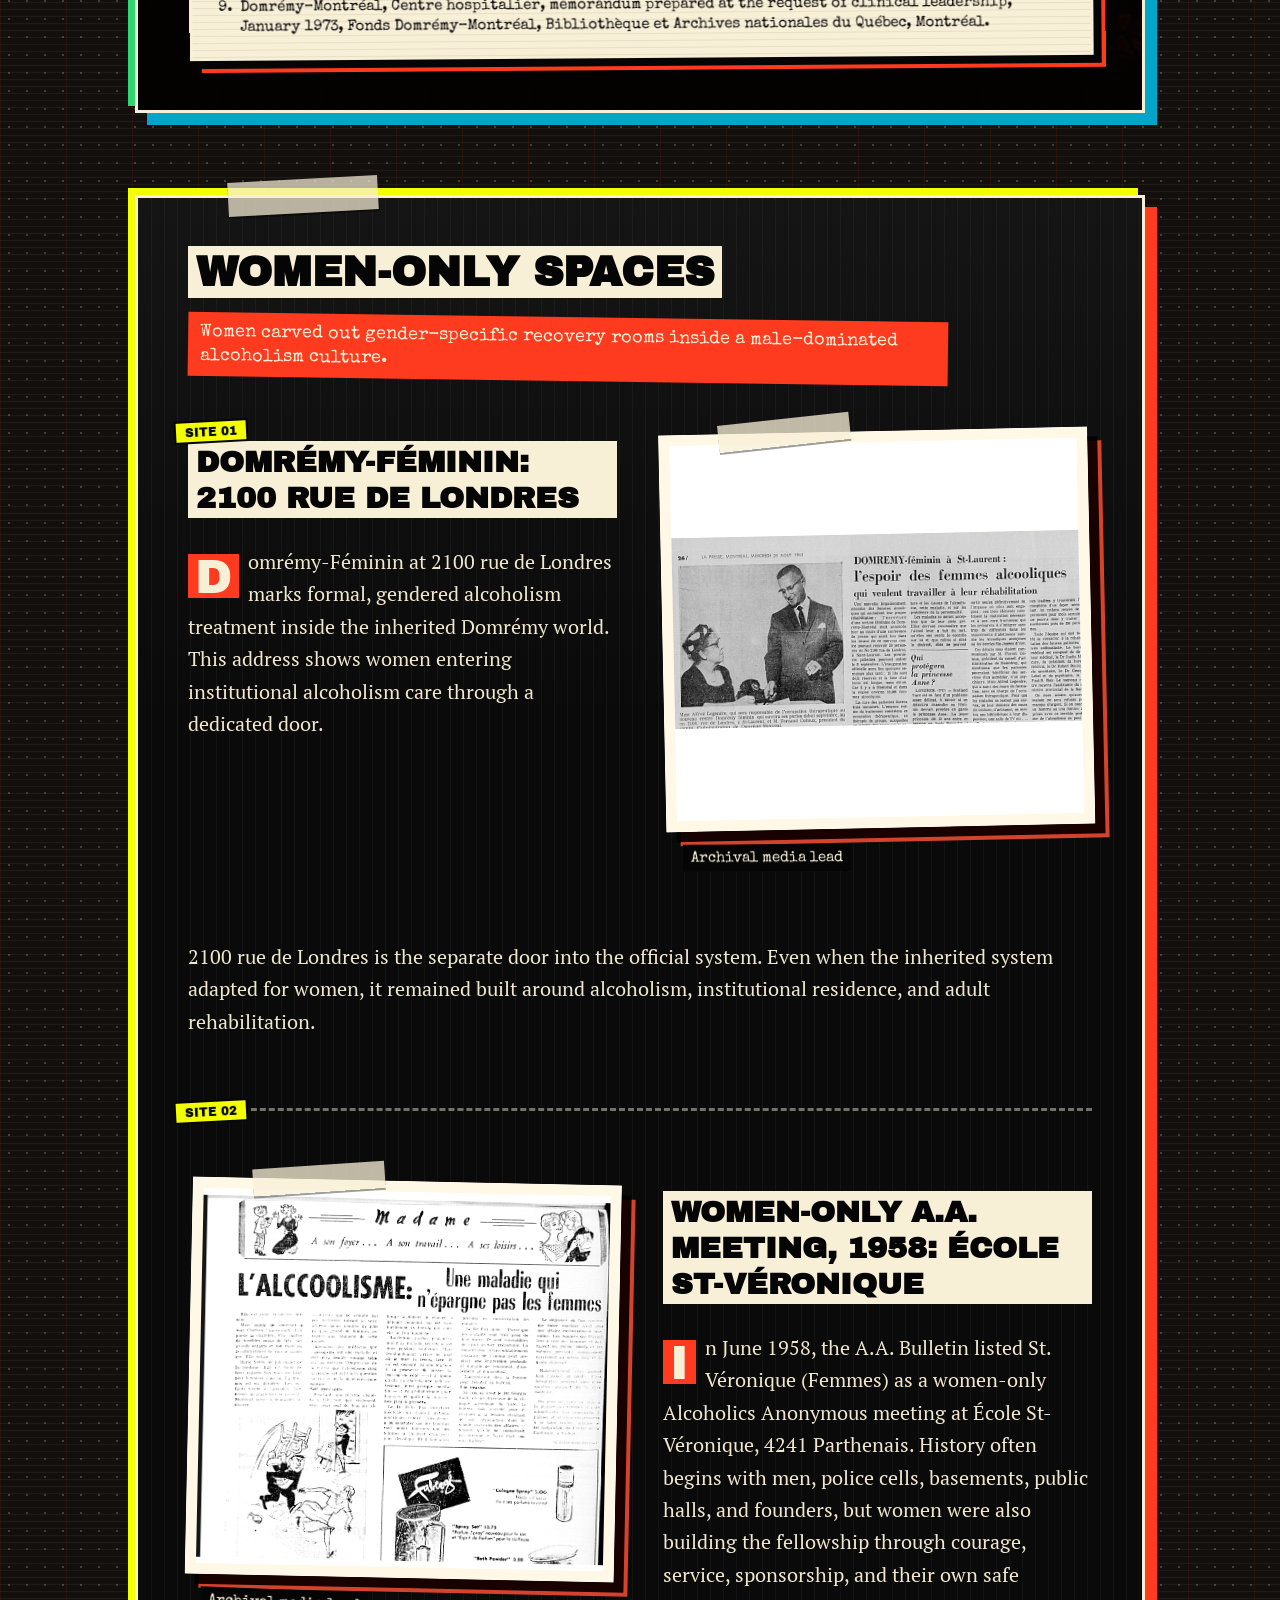
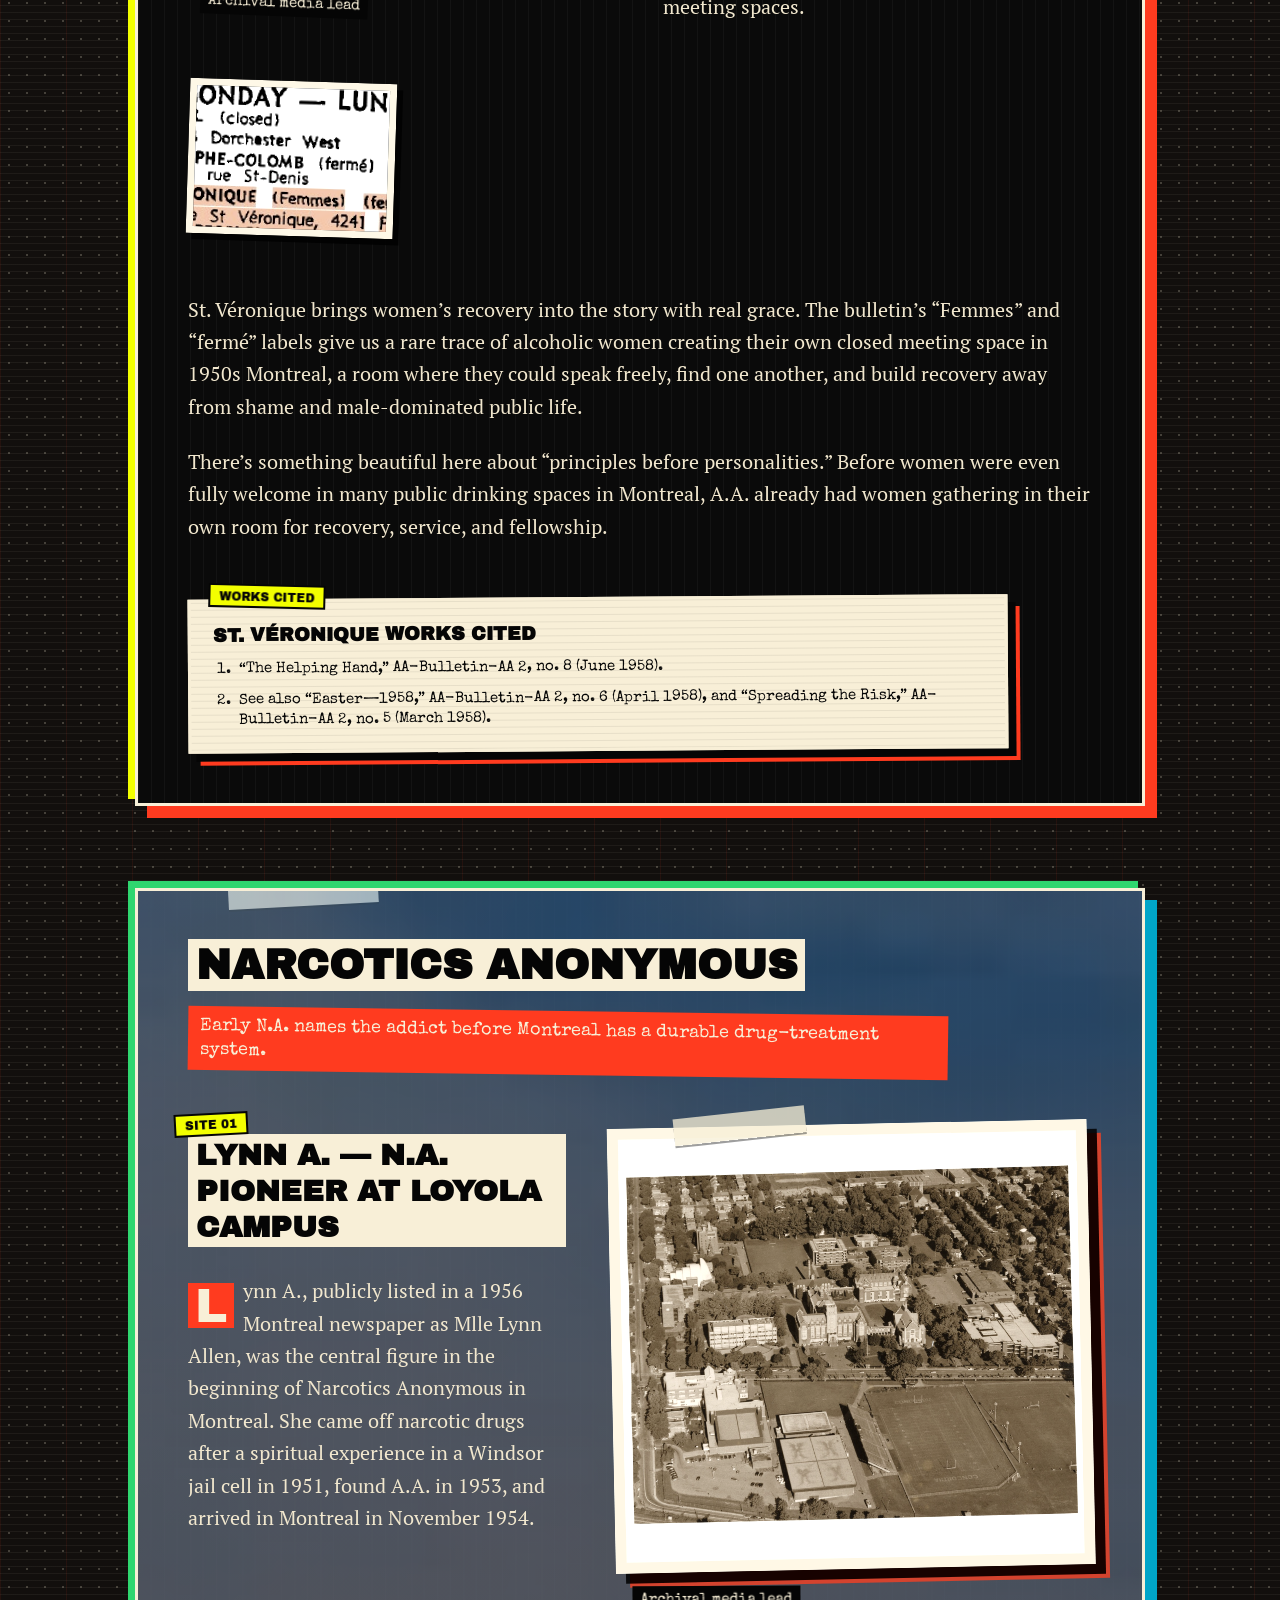
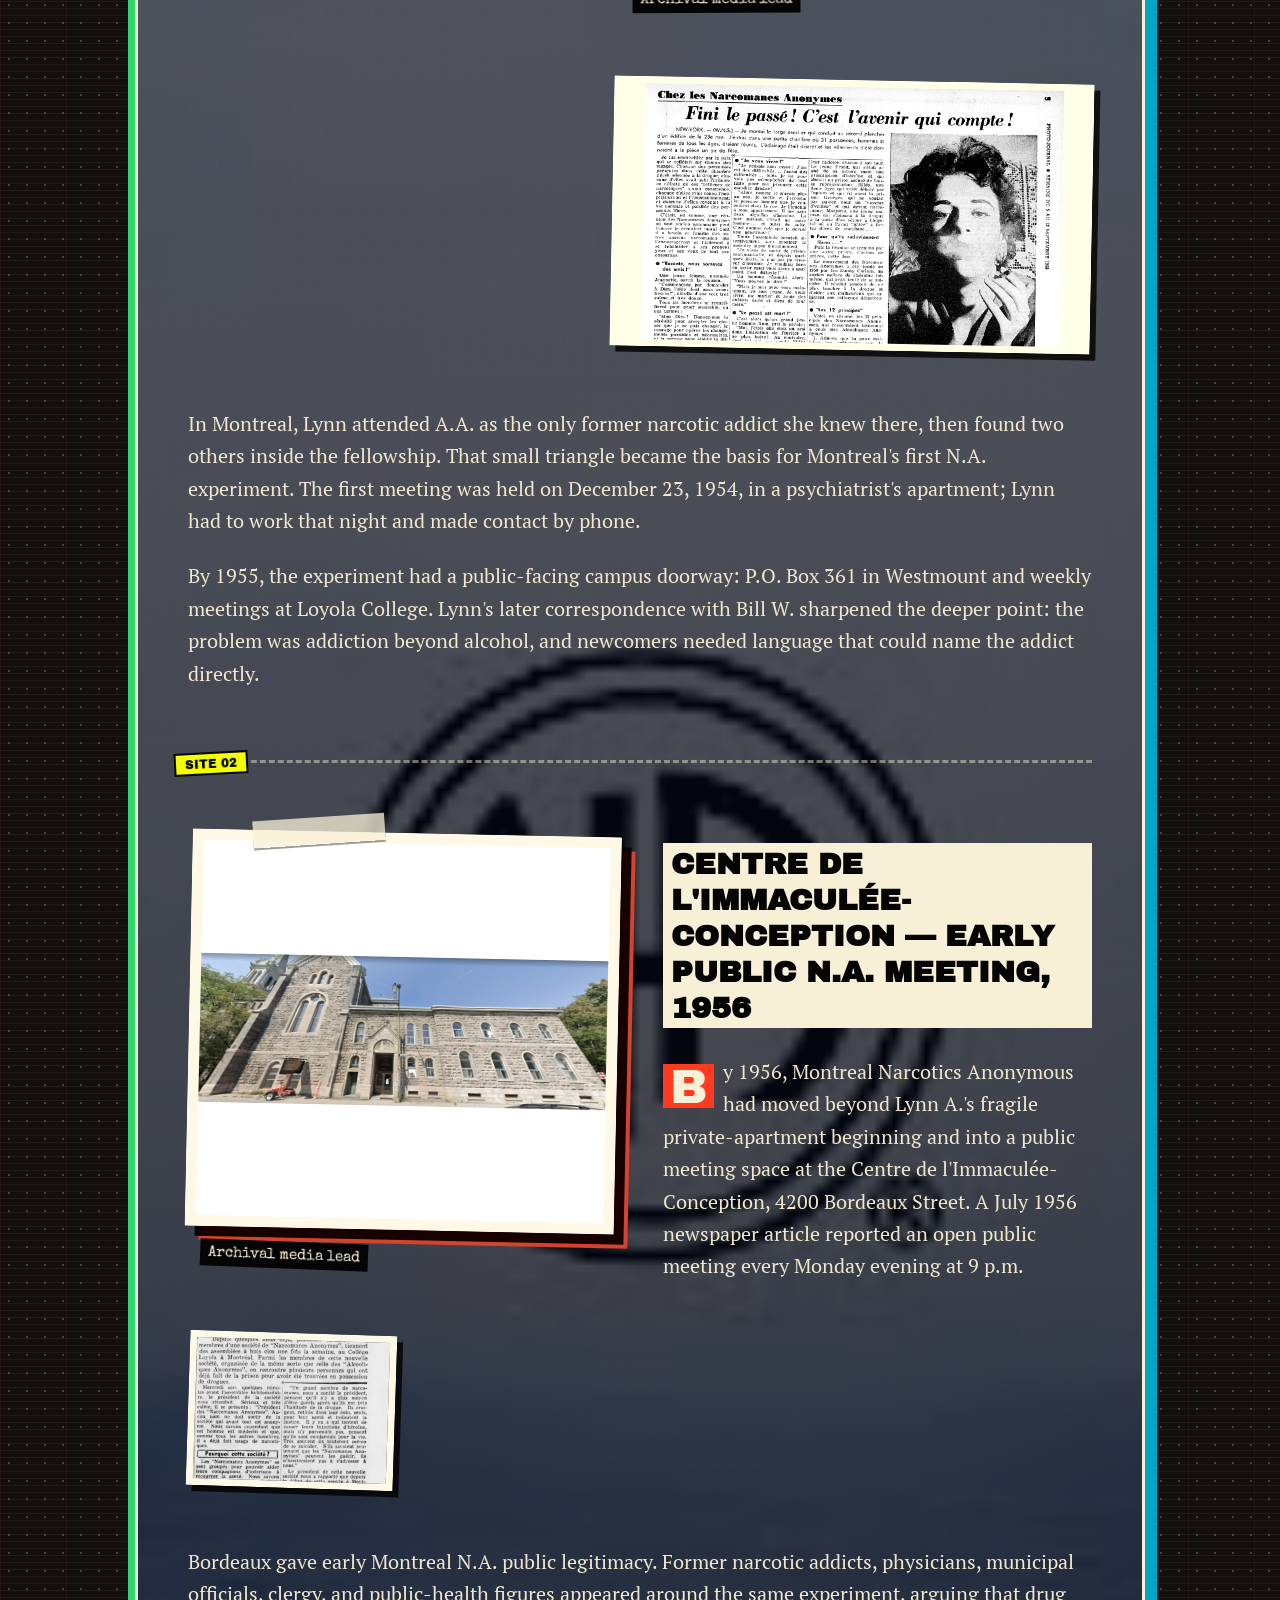
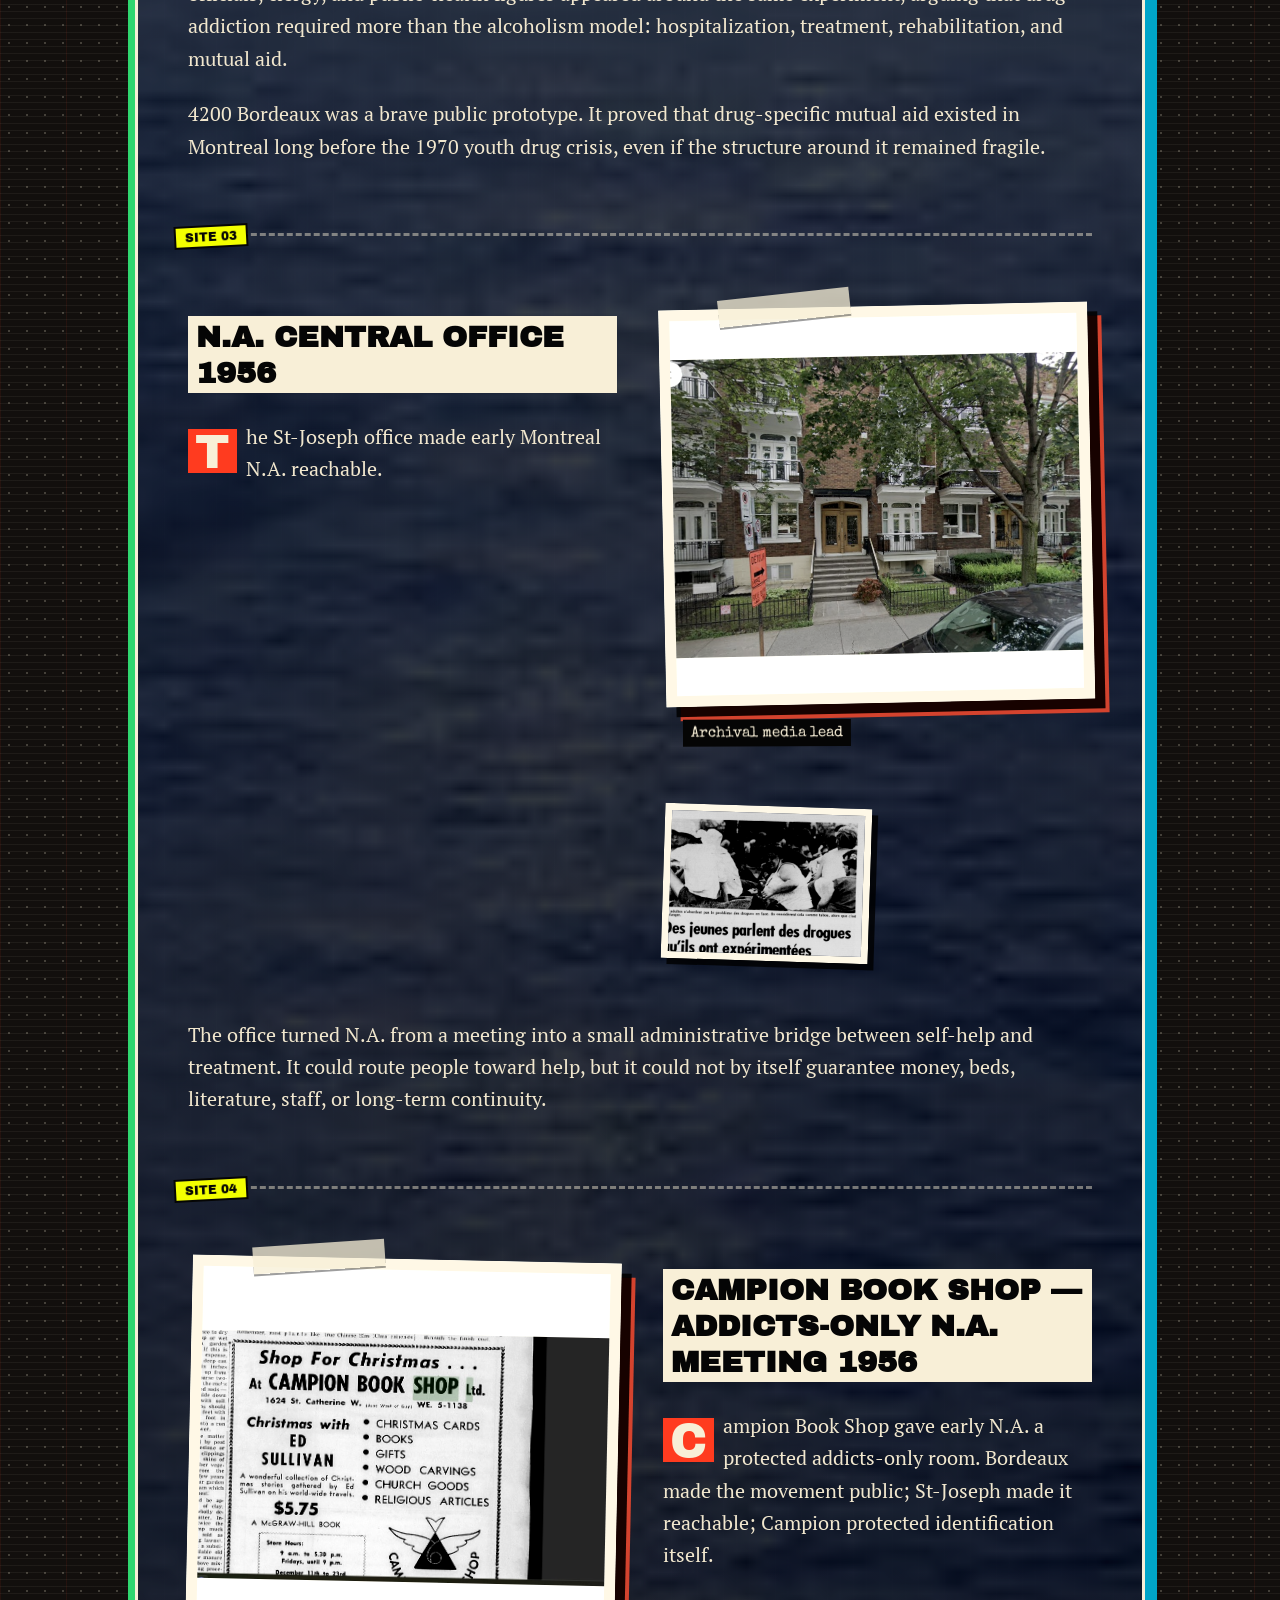
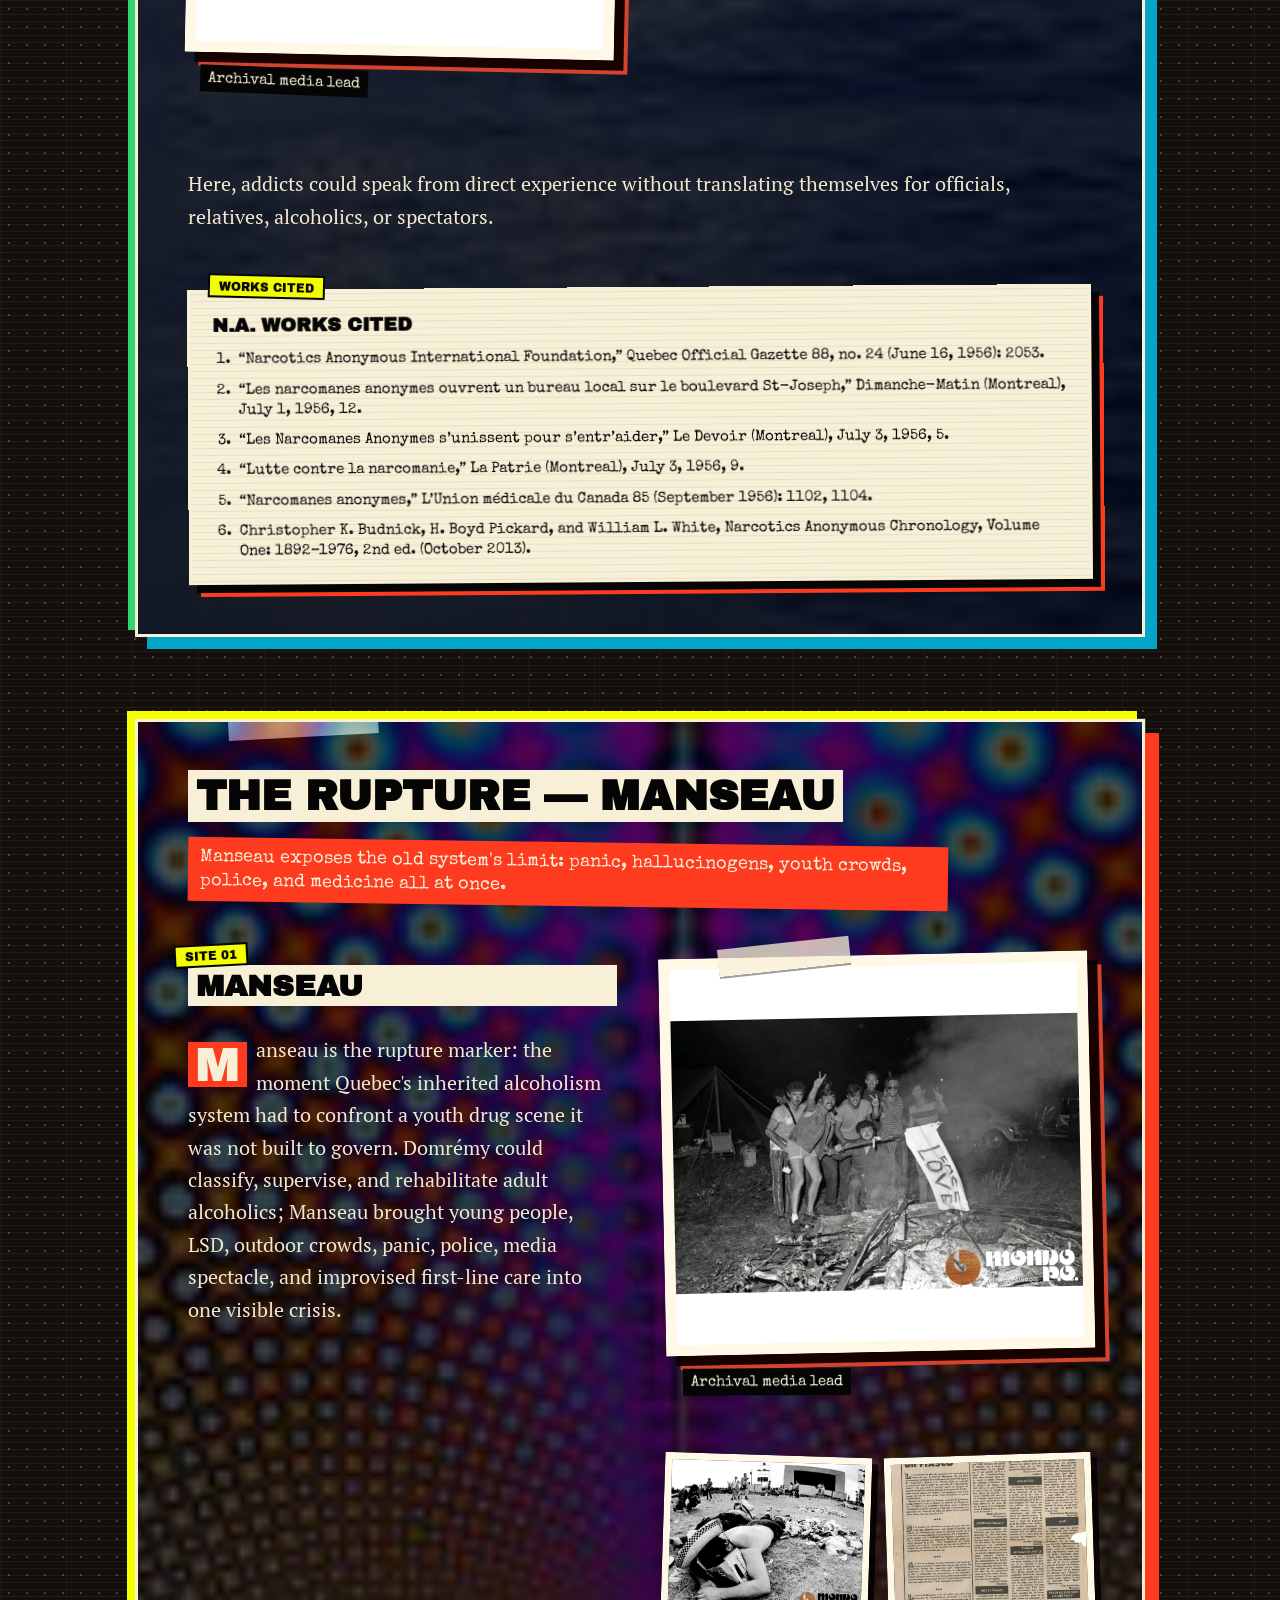
==== commit ca1f6886: "Remove citation draft notes" ====
--- a/index.html
+++ b/index.html
@@ -416,7 +416,7 @@
 <li>“Drogue: problème médical, social et politique.” La Presse (Montreal), June 18, 1971.</li>
 <li>Cousineau, Louise. “La société n’est qu’un immense ‘pusher.’” La Presse (Montreal), November 2, 1970, Cahier C.</li>
 <li>LOGOS. “Dope on Dope.” LOGOS/m.c.p. (Montreal), June 1972.</li>
-<li>Drogue-Secours / Drug Help. Committee report, service brief, or funding statement, ca. 1971–1972. [Verify exact title. Use this for the “working in a vacuum,” subsidy-cut, and MUTATION transition claims.]</li>
+<li>Drogue-Secours / Drug Help. Committee report, service brief, or funding statement, ca. 1971–1972.</li>
 <li>Bibliothèque et Archives nationales du Québec. Armour Landry photographic series on Drogue-Secours, 203 West Prince-Arthur, ca. 1970–1972.</li></ol>
       </aside>
     </article>
@@ -493,7 +493,7 @@
         <ol><li>Capreol, Joan. “Unfortunates’ Friend.” The Westmount Examiner, February 4, 1971.</li>
 <li>“4424’s building is sold, out at month end.” The Westmount Examiner, February 4, 1971.</li>
 <li>“Continuation article on the Westmount Youth Clinic.” The Westmount Examiner, April 1971.</li>
-<li>The Westmount Examiner, April 27, 1972. [Verify exact article title and page.]</li>
+<li>The Westmount Examiner, April 27, 1972.</li>
 <li>Dodge, Andy. “4424 stalwart Hal Gray leaves after 2½ years.” The Westmount Examiner, August 28, 1975, 3.</li>
 <li>“4424 Youth Clinic use gains though staff cut.” The Westmount Examiner, August 28, 1975, 10.</li>
 <li>People’s Yellow Pages, no. 3. Montreal, ca. early 1970s. Entry for Westmount Youth Clinic, 4424 Sainte-Catherine Street West.</li></ol>
@@ -571,8 +571,8 @@
       <aside class="works-cited entry-works-cited">
         <h4>Spera Works Cited</h4>
         <ol><li>“Spera Foundation Inc.” Gazette officielle du Québec / Quebec Official Gazette 102, no. 33 (August 15, 1970): 4593.</li>
-<li>“SPERA: signifie espoir—Une planche de salut.” Cahier Six/8, November 4, 1970, 6A. [Verify newspaper title.]</li>
-<li>“Le directeur est un ex-adepte de la drogue.” Cahier Six/8, November 4, 1970, 7A. [Verify newspaper title.]</li>
+<li>“SPERA: signifie espoir—Une planche de salut.” Cahier Six/8, November 4, 1970, 6A.</li>
+<li>“Le directeur est un ex-adepte de la drogue.” Cahier Six/8, November 4, 1970, 7A.</li>
 <li>“Spera talks drugs at Derby.” Sherbrooke Record, November 22, 1971, 5.</li>
 <li>Canada. Guide des centres résidentiels communautaires au Canada / Guide to Residential Community Centres in Canada. 1973.</li></ol>
       </aside>
@@ -598,7 +598,7 @@
       <aside class="works-cited entry-works-cited">
         <h4>A.S.P.A. Works Cited</h4>
         <ol><li>“Approche sécurisante des polytoxicomanes anonymes A.S.P.A.” Gazette officielle du Québec 108, no. 49 (December 4, 1976): 9206.</li>
-<li>A.S.P.A. “Historique.” Organizational history page or internal historical statement. [Use for Jean Archambault, founding purpose, nonmedical internal detox, and later philosophy. Add access date if citing the website.]</li>
+<li>A.S.P.A. “Historique.” Organizational history page or internal historical statement.</li>
 <li>Québec, Ministère des Affaires sociales, Office de la prévention et du traitement de l’alcoolisme et des autres toxicomanies. Toxicomanies, Conseil scientifique, réunion du 27 avril 1973.</li></ol>
       </aside>
     </article>
@@ -621,11 +621,11 @@
       
       <aside class="works-cited entry-works-cited">
         <h4>Head &amp; Hands Works Cited</h4>
-        <ol><li>Head &amp; Hands. Organizational history notes, “Age of Experimentation,” ca. 1970s. [Verify exact title/date/archive.]</li>
-<li>Head &amp; Hands. “Drug and Alcohol Education Project.” Proposal, ca. 1974. [Verify exact title/date/archive.]</li>
-<li>Lowe, Patricia. “NDG agency reaches out to help troubled teen-agers.” The Montreal Star, ca. 1974. [Verify exact date and page.]</li>
+        <ol><li>Head &amp; Hands. Organizational history notes, “Age of Experimentation,” ca. 1970s.</li>
+<li>Head &amp; Hands. “Drug and Alcohol Education Project.” Proposal, ca. 1974.</li>
+<li>Lowe, Patricia. “NDG agency reaches out to help troubled teen-agers.” The Montreal Star, ca. 1974.</li>
 <li>LOGOS. “Dope on Dope.” LOGOS/m.c.p. (Montreal), June 1972.</li>
-<li>People’s Yellow Pages, no. 3. Montreal, ca. early 1970s. Entry or listing for Head &amp; Hands. [Use if the directory entry appears in your scan.]</li>
+<li>People’s Yellow Pages, no. 3. Montreal, ca. early 1970s. Entry or listing for Head &amp; Hands.</li>
 <li>Fontaine, Annie, and Jean-Marie Richard. Le travail de rue: de l’oral à l’écrit. Document en progression. Drummondville: Refuge La Piaule du Centre du Québec, 1997.</li></ol>
       </aside>
     </article>
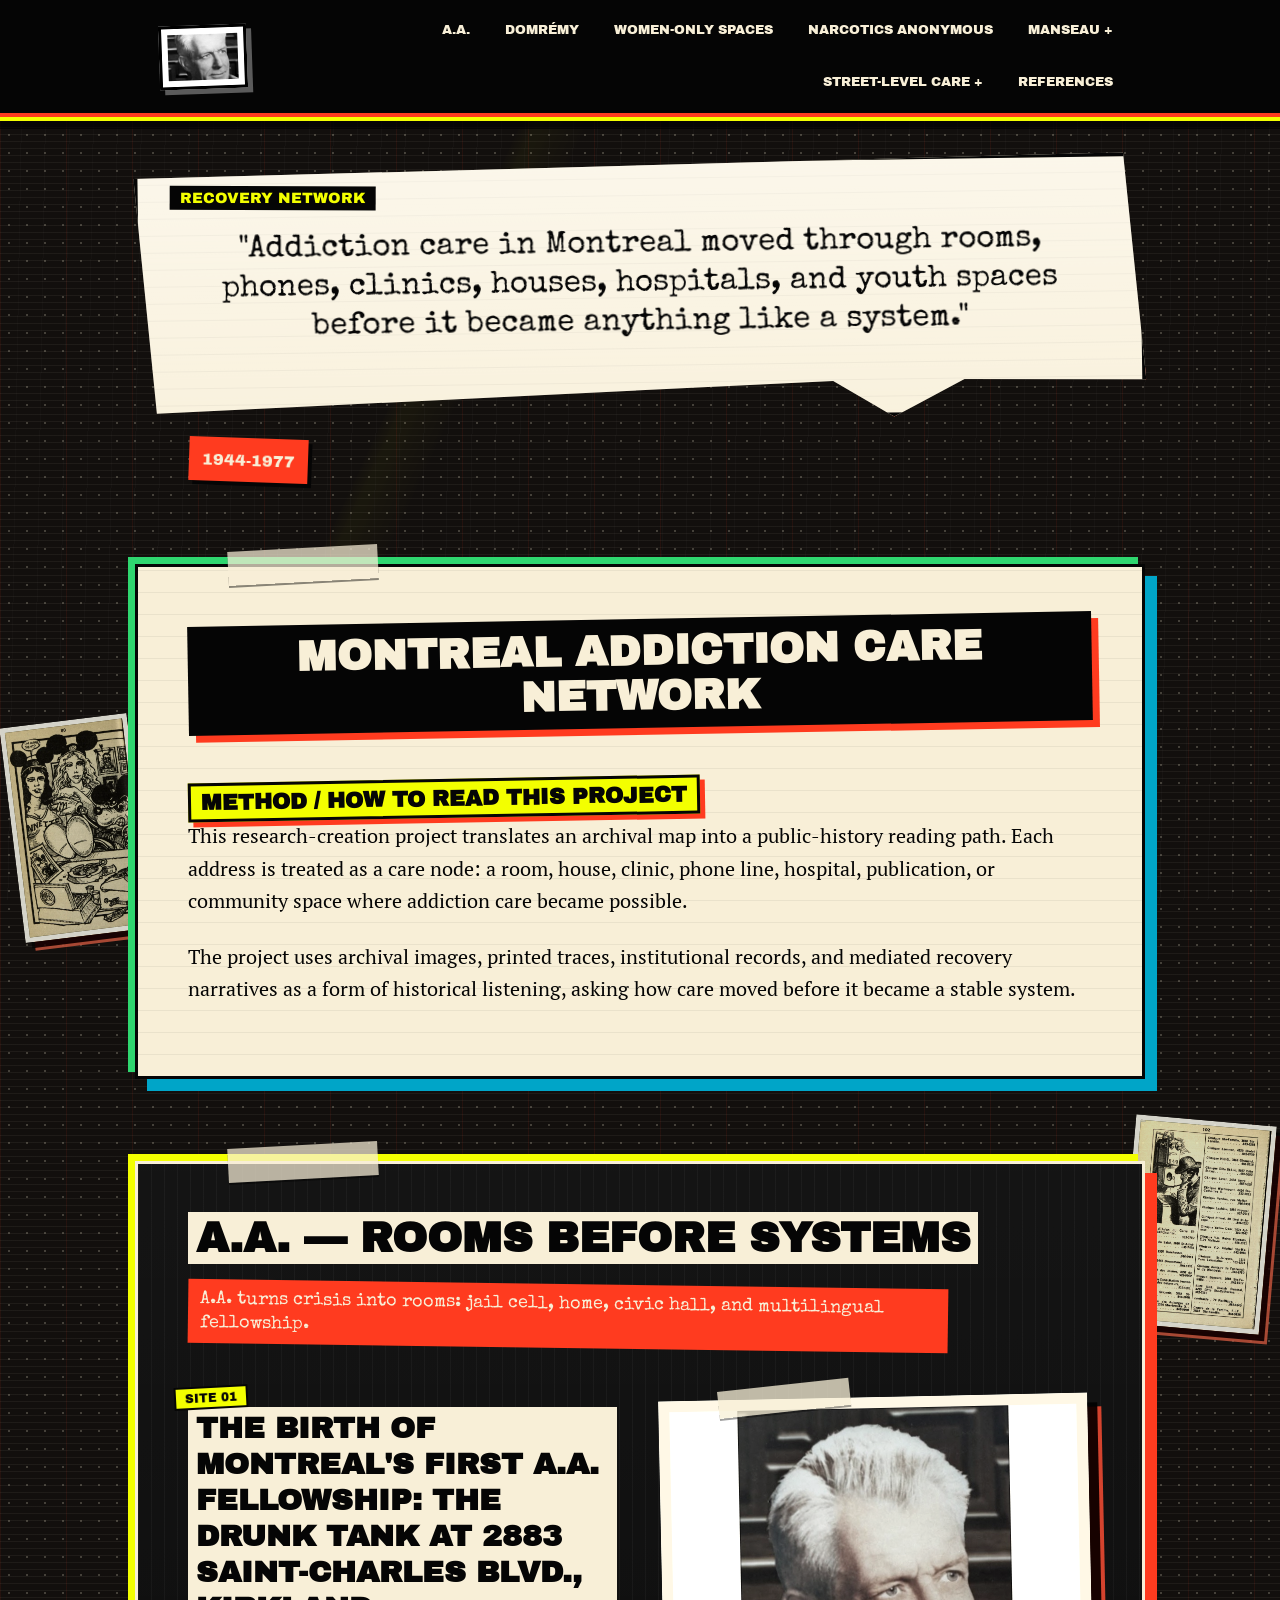
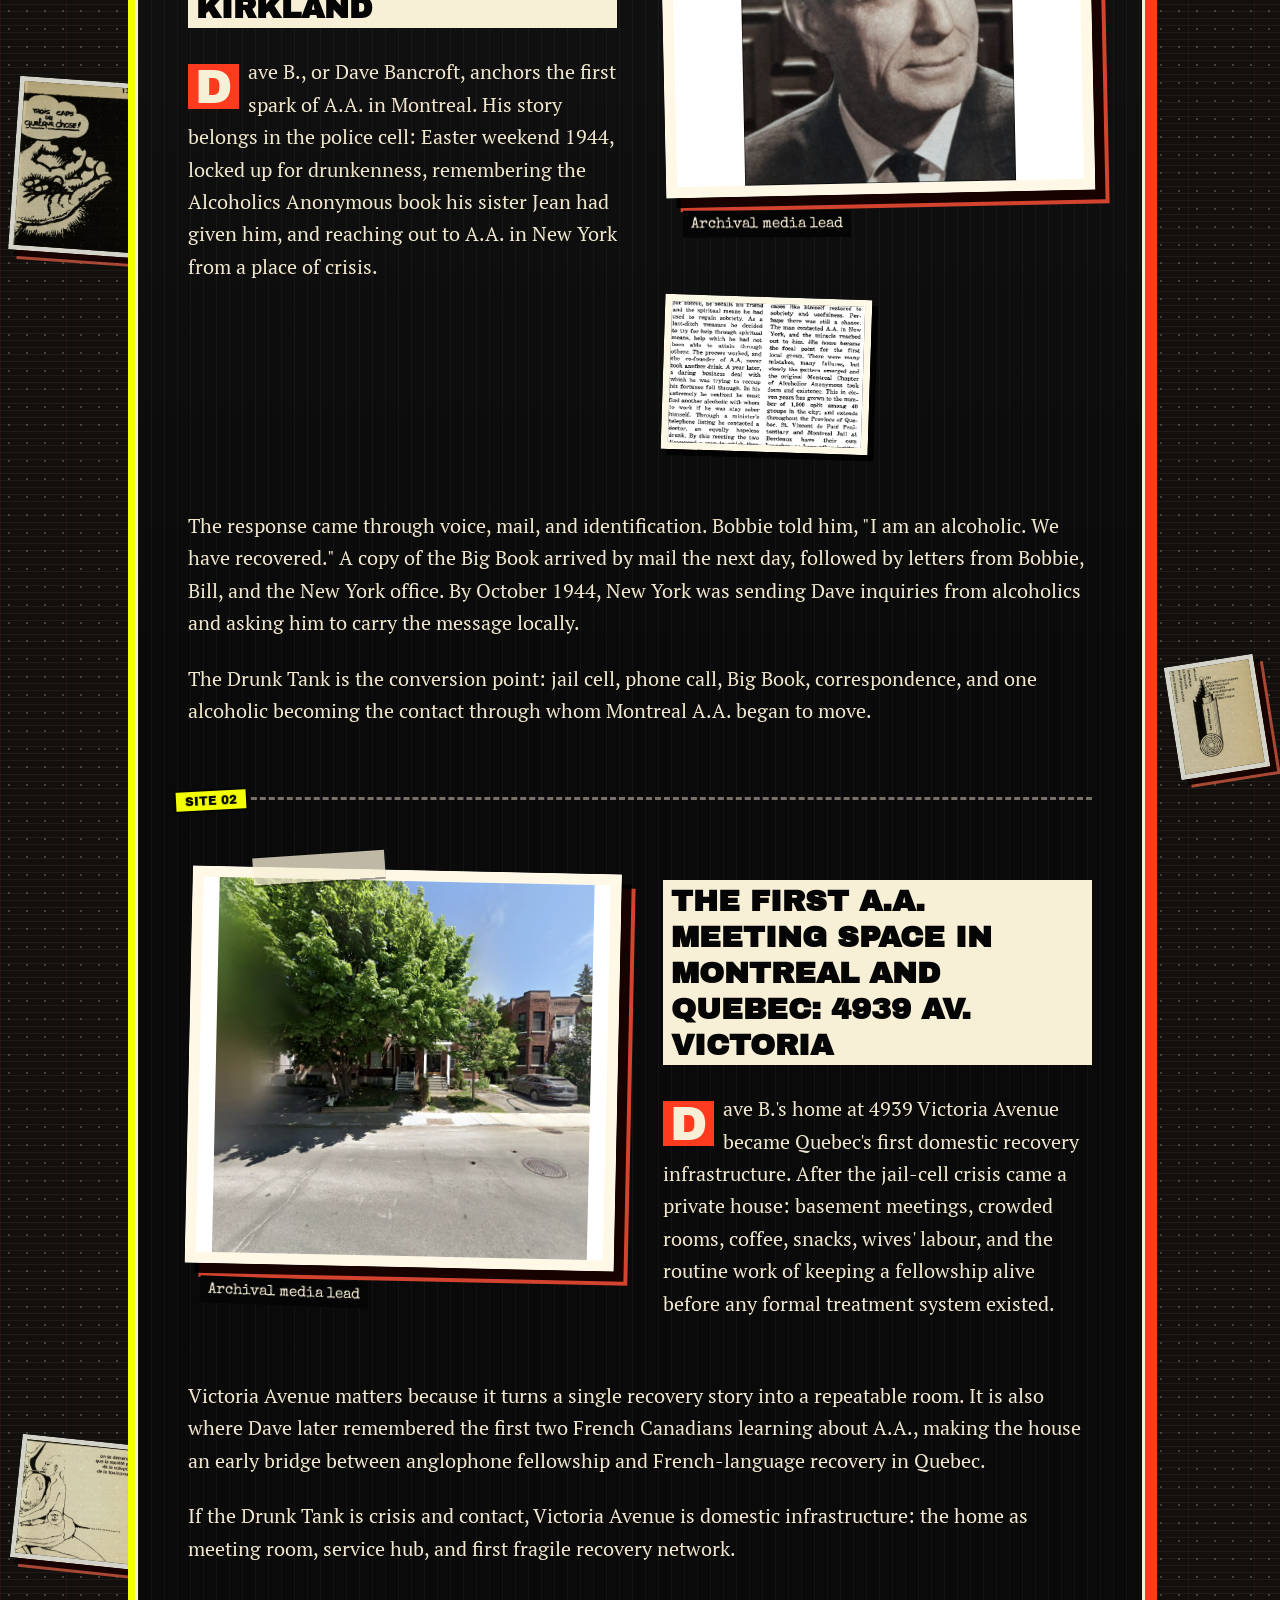
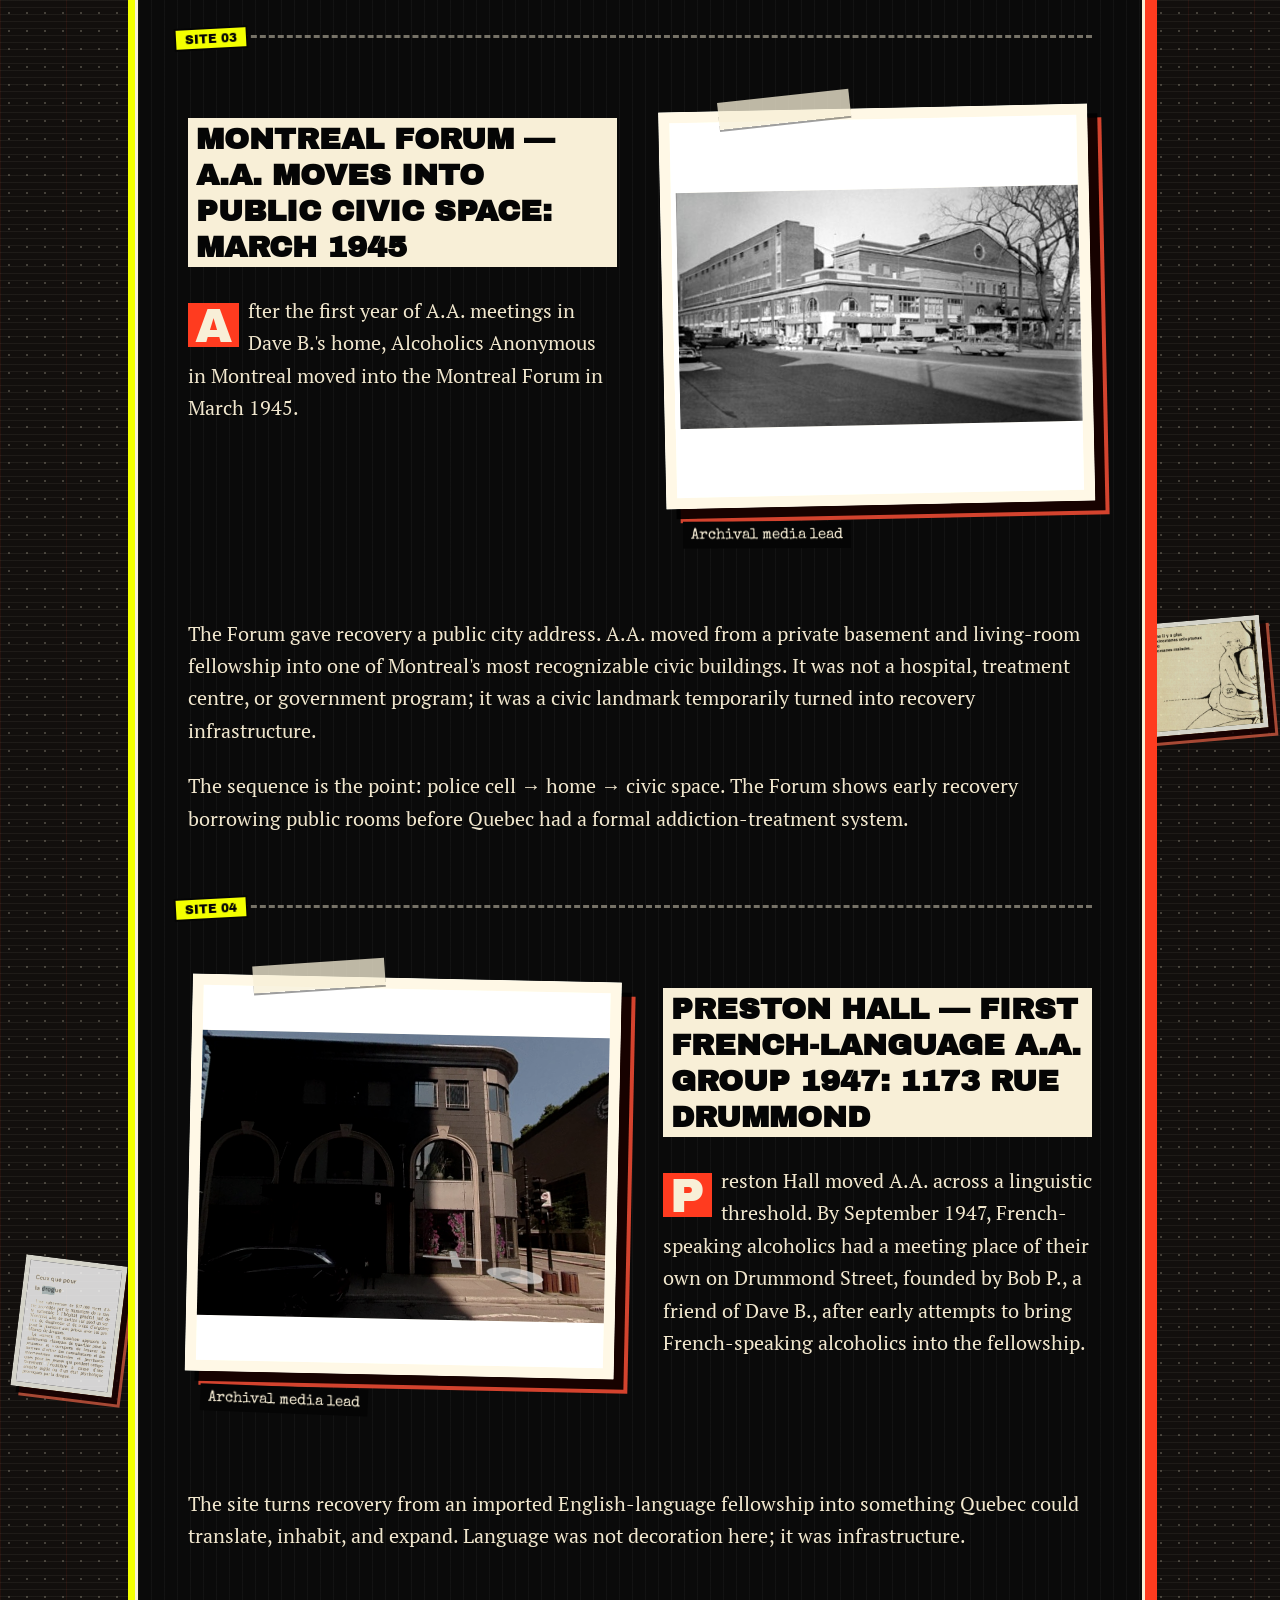
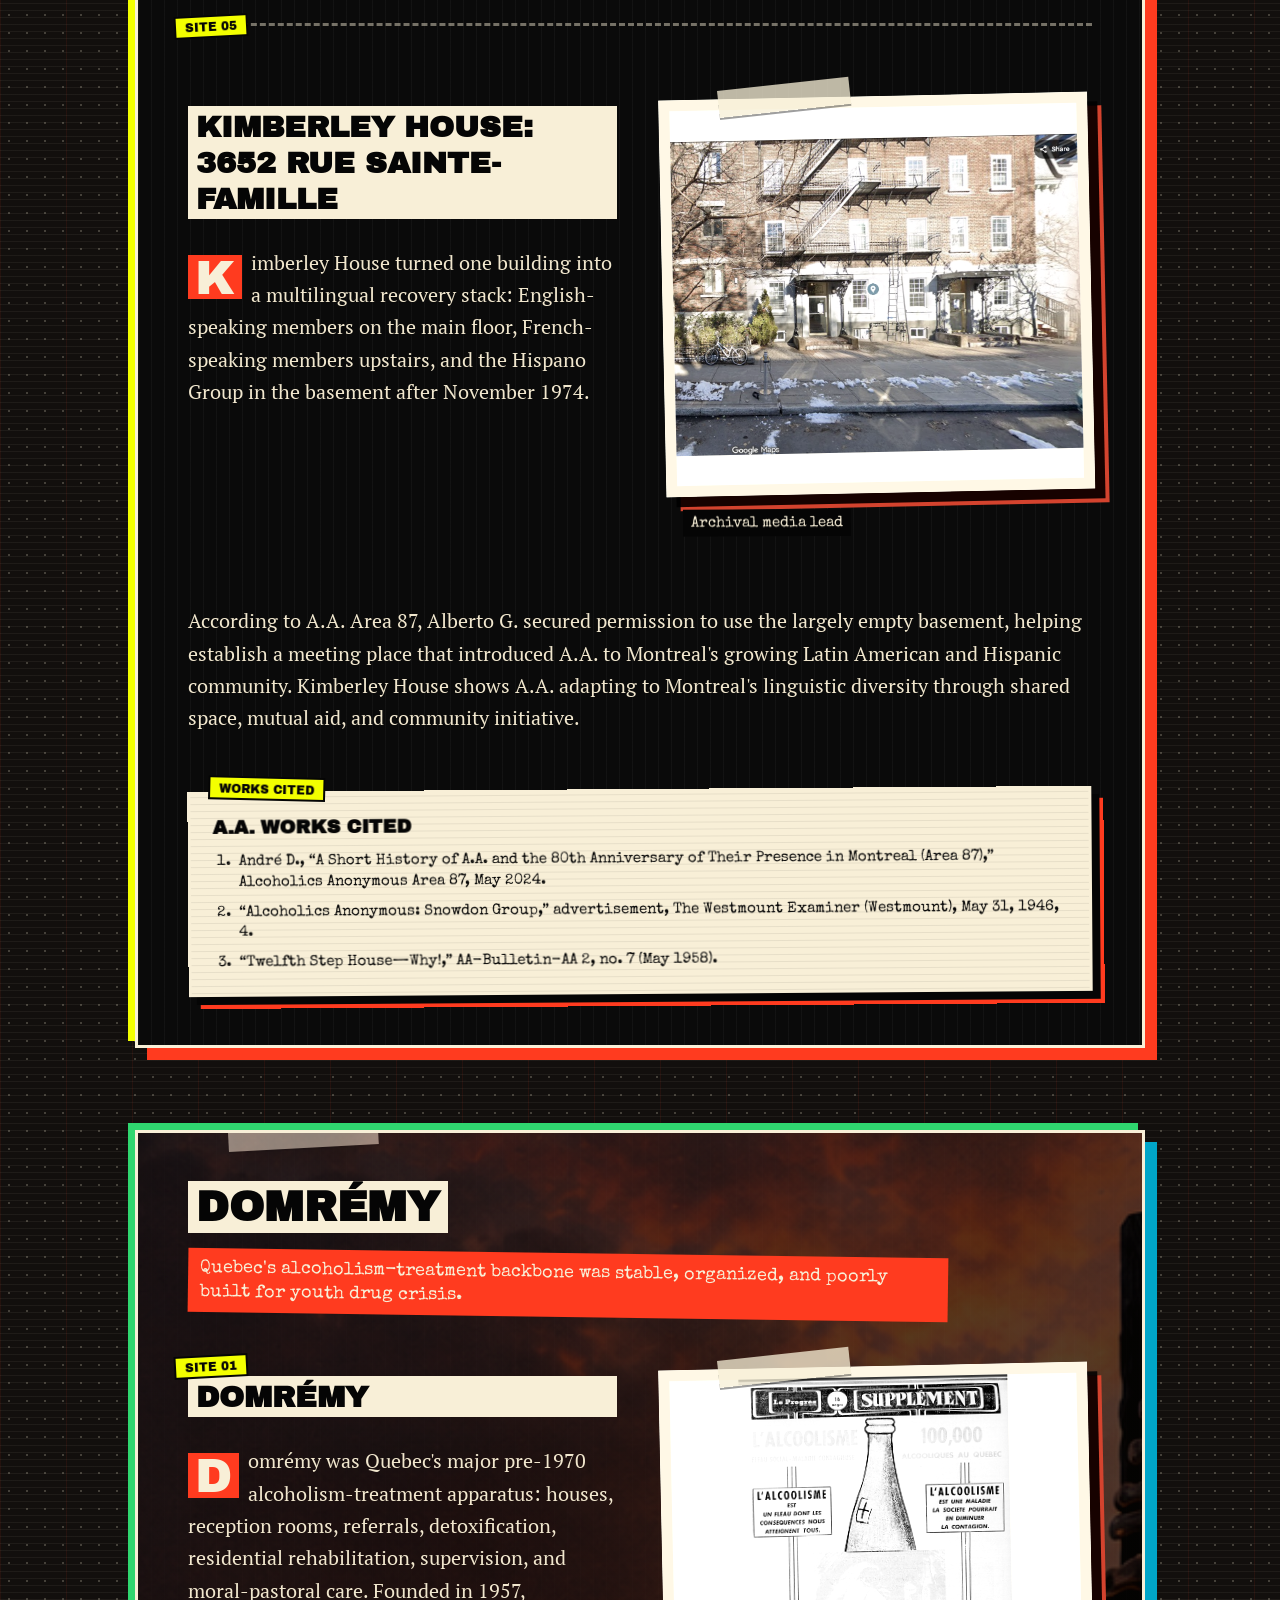
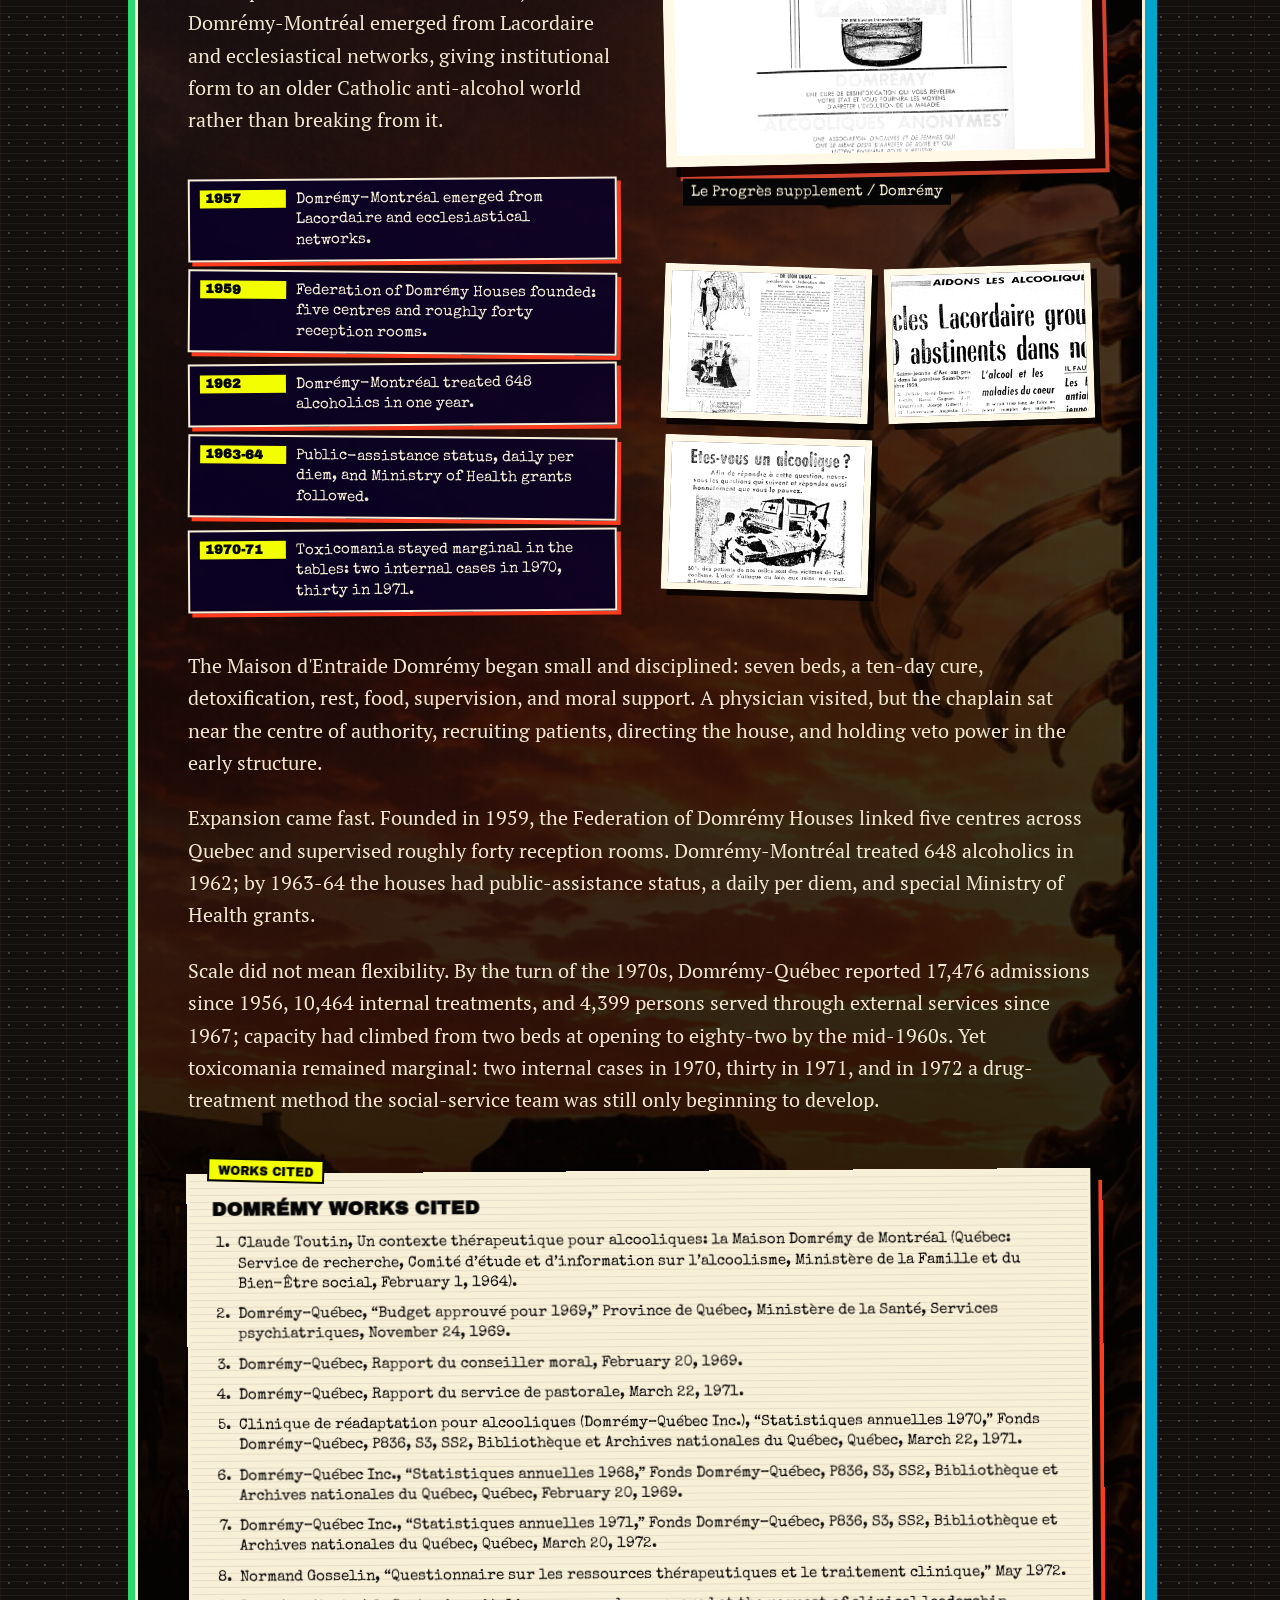
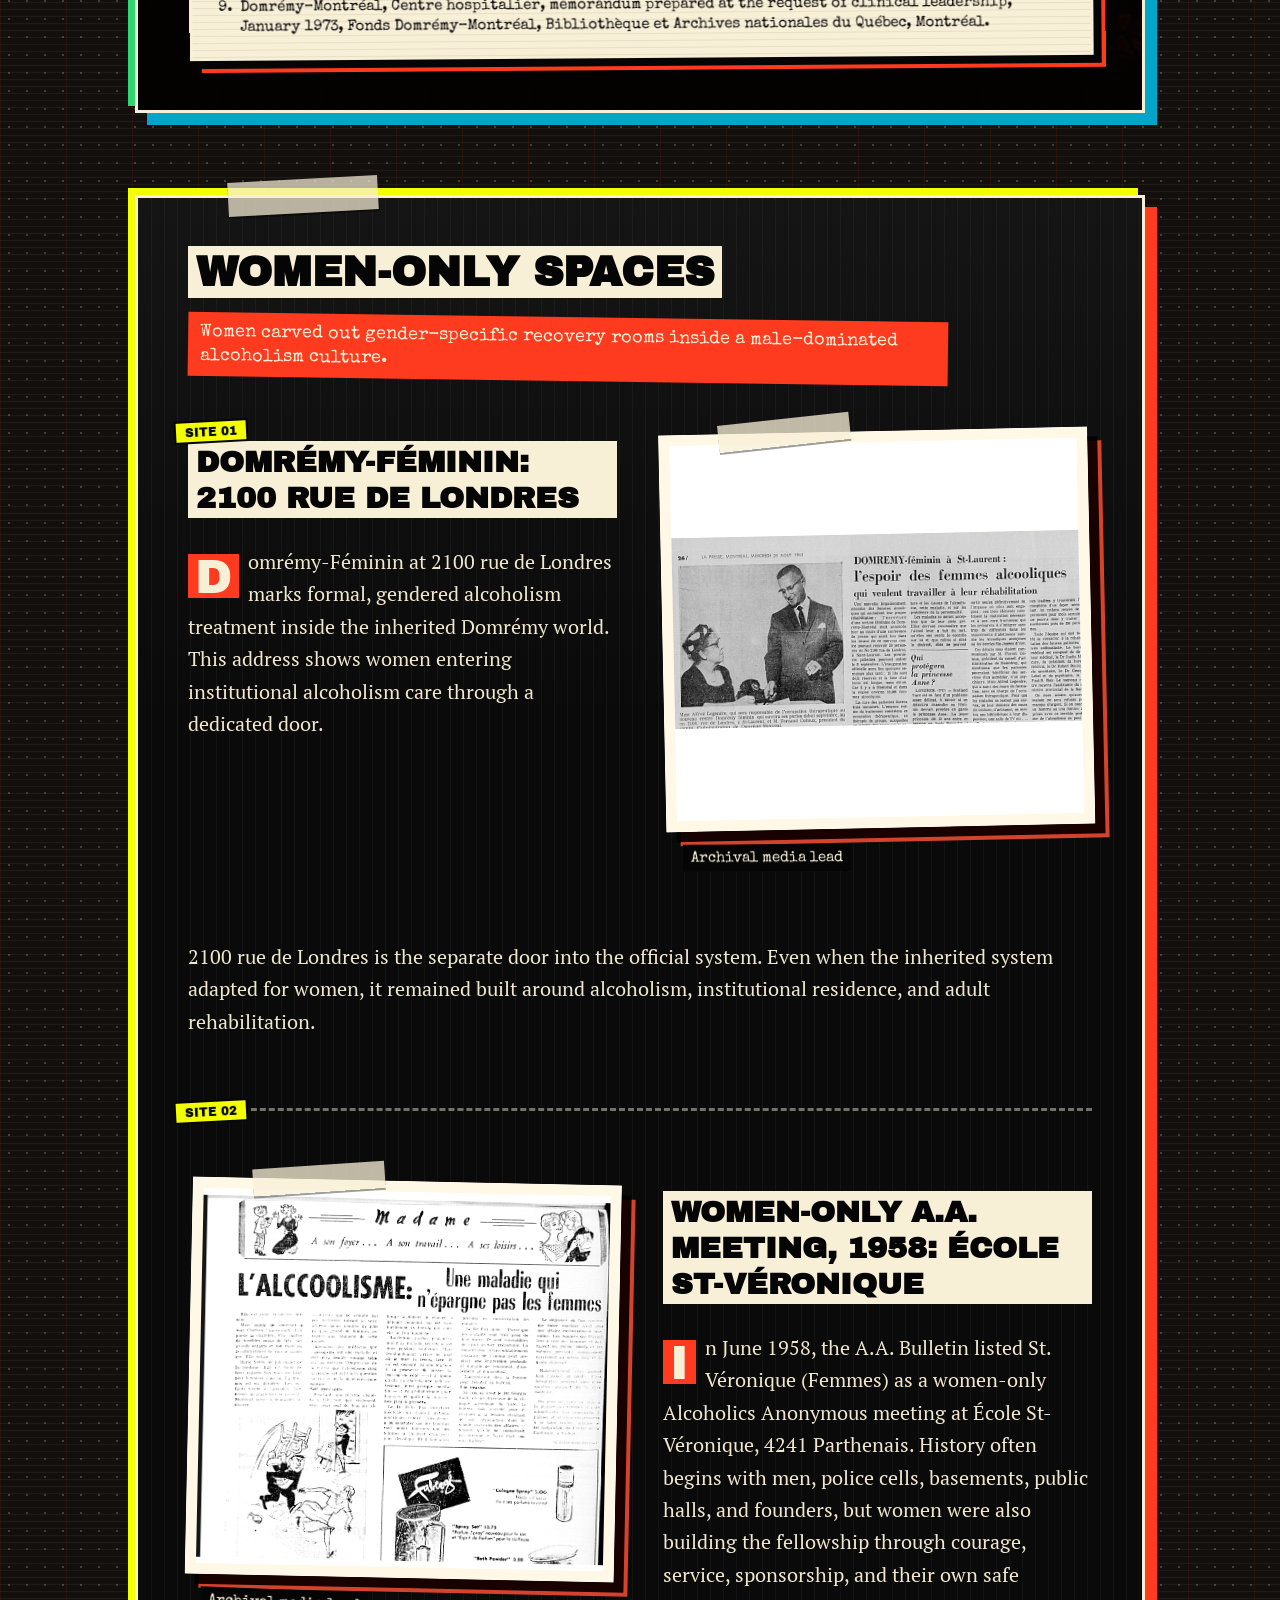
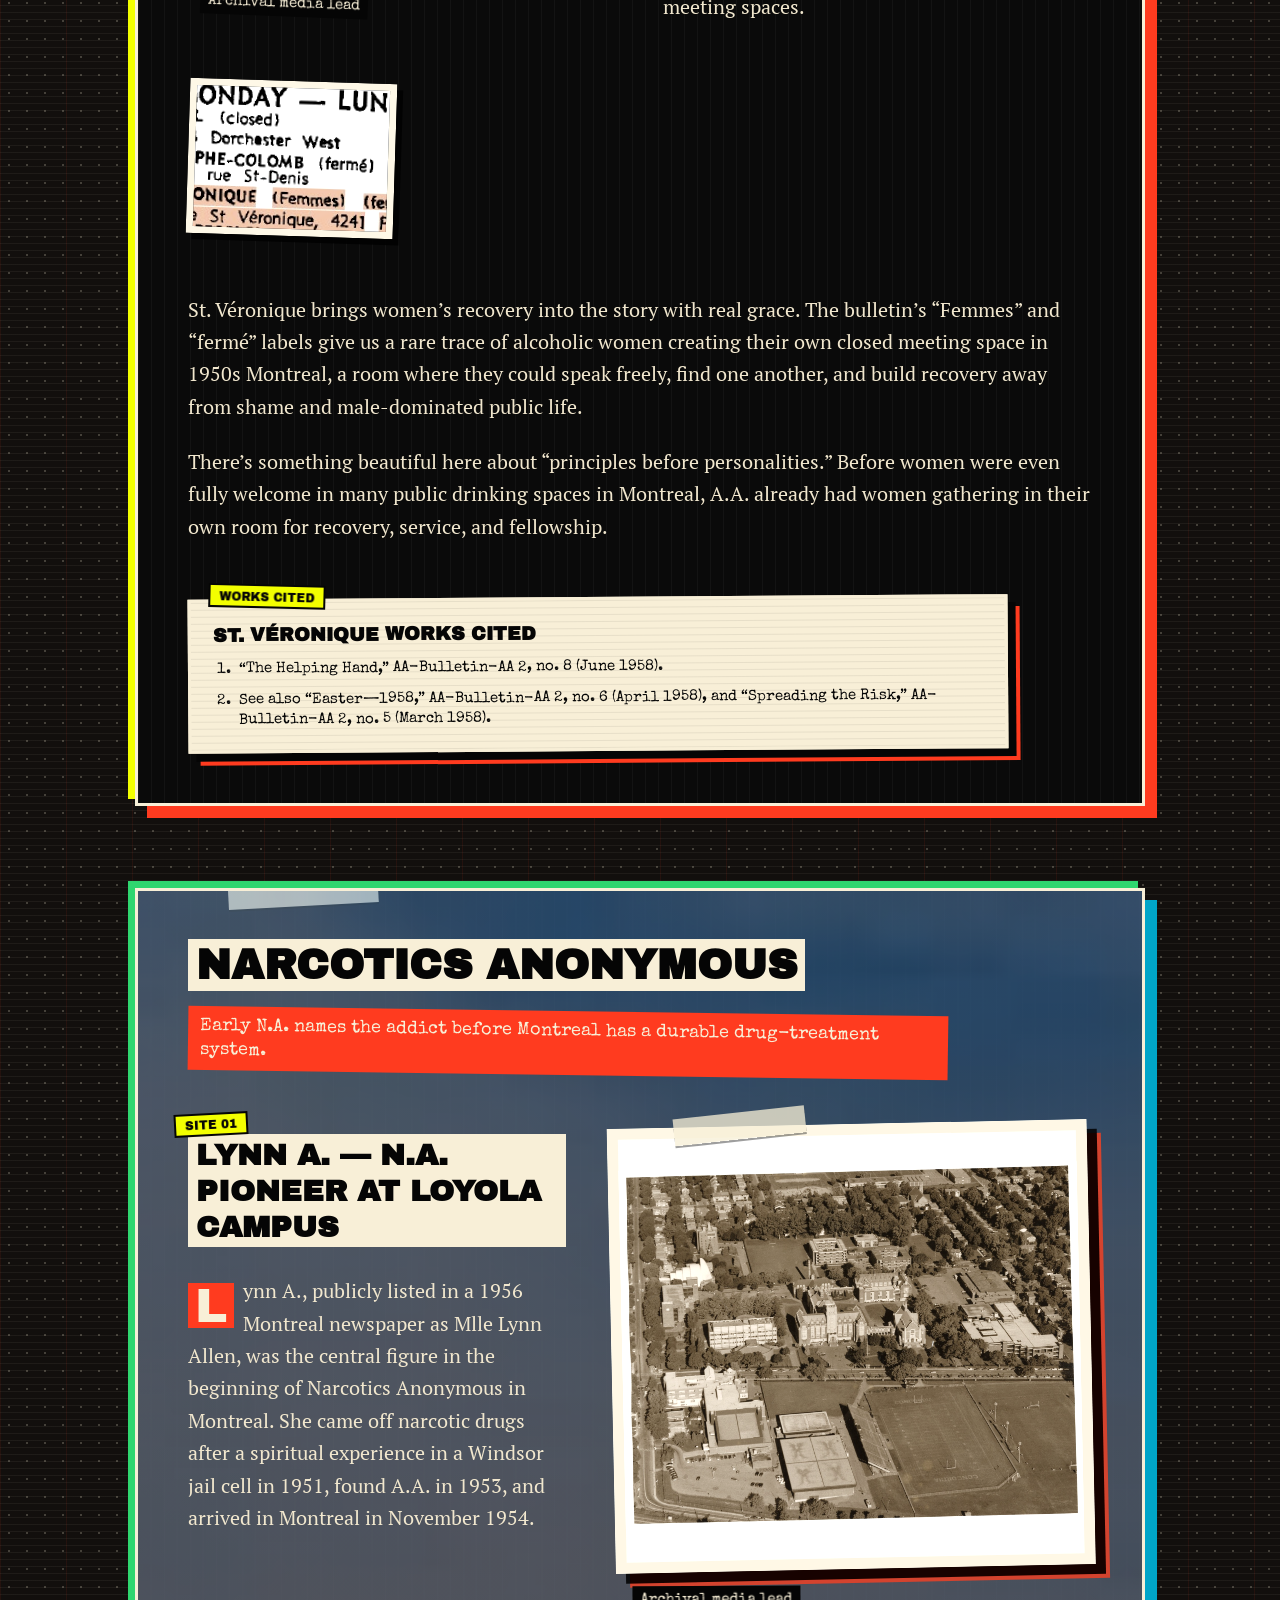
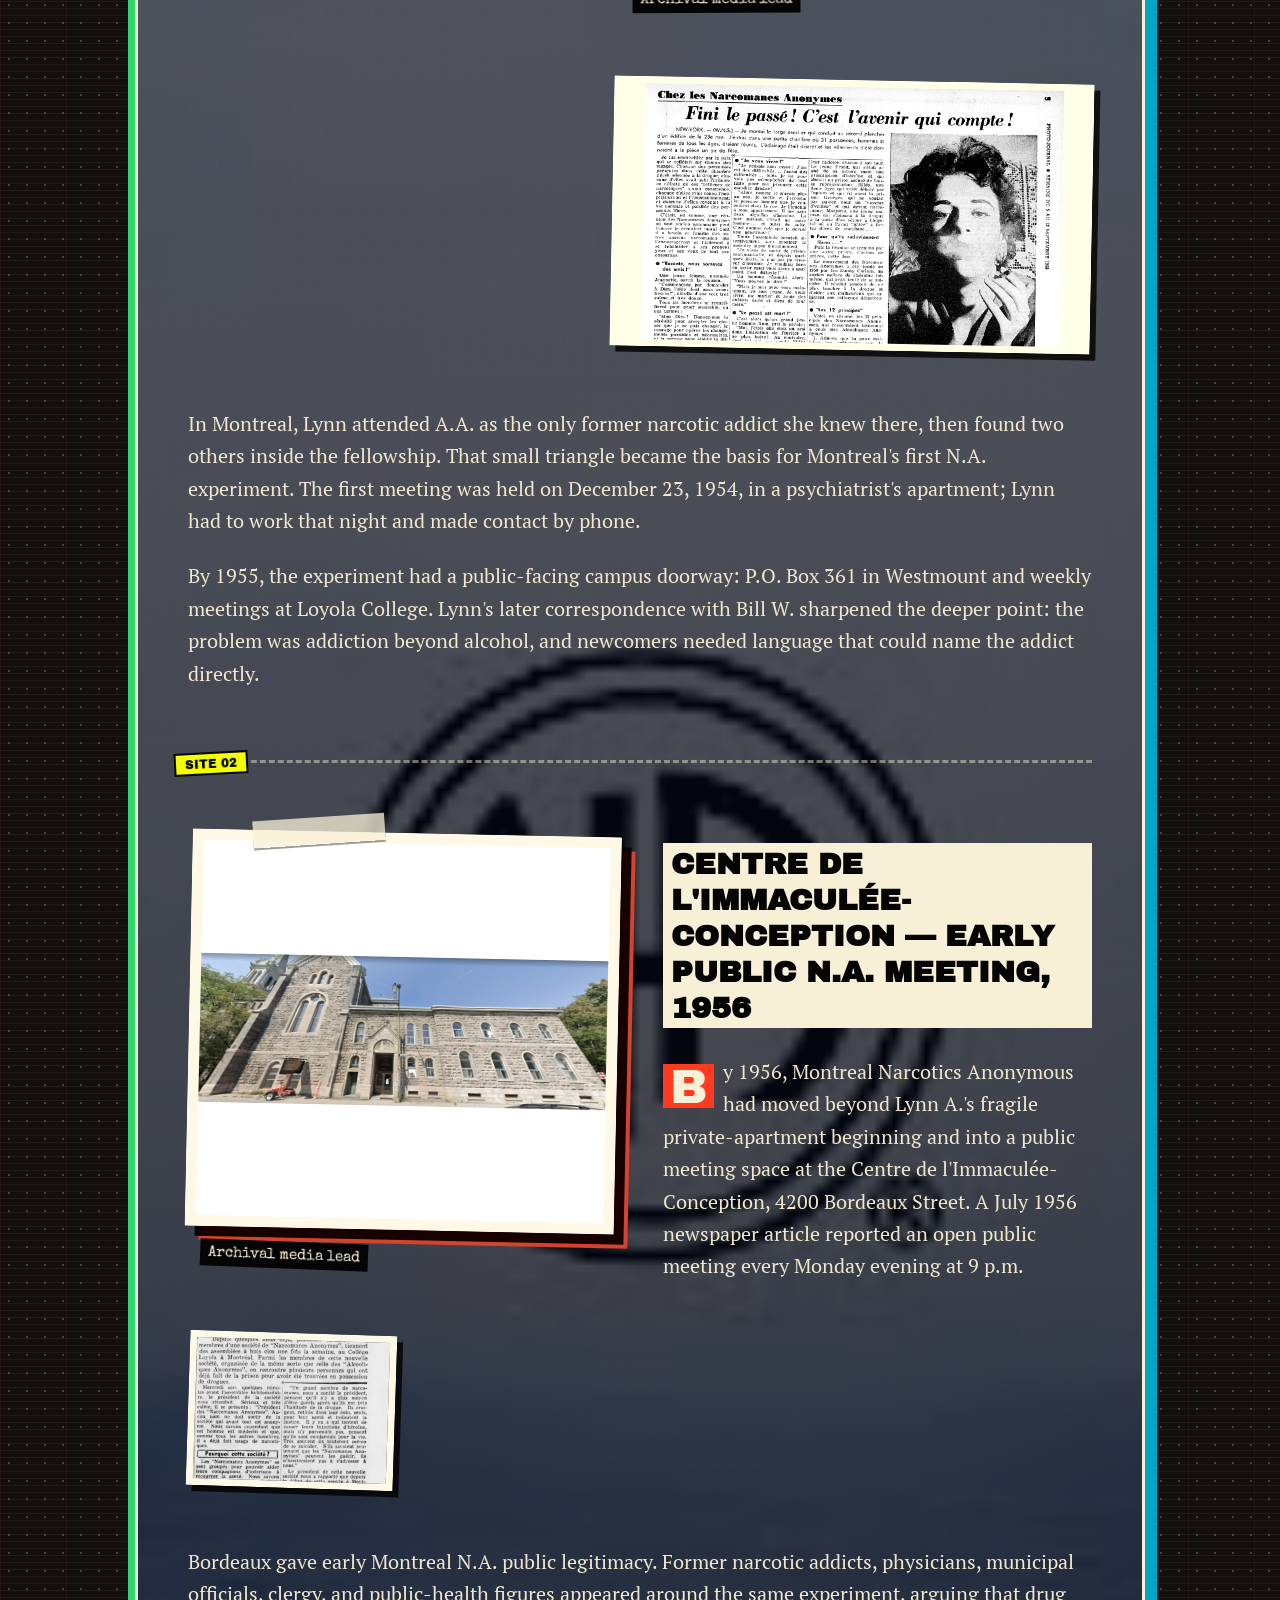
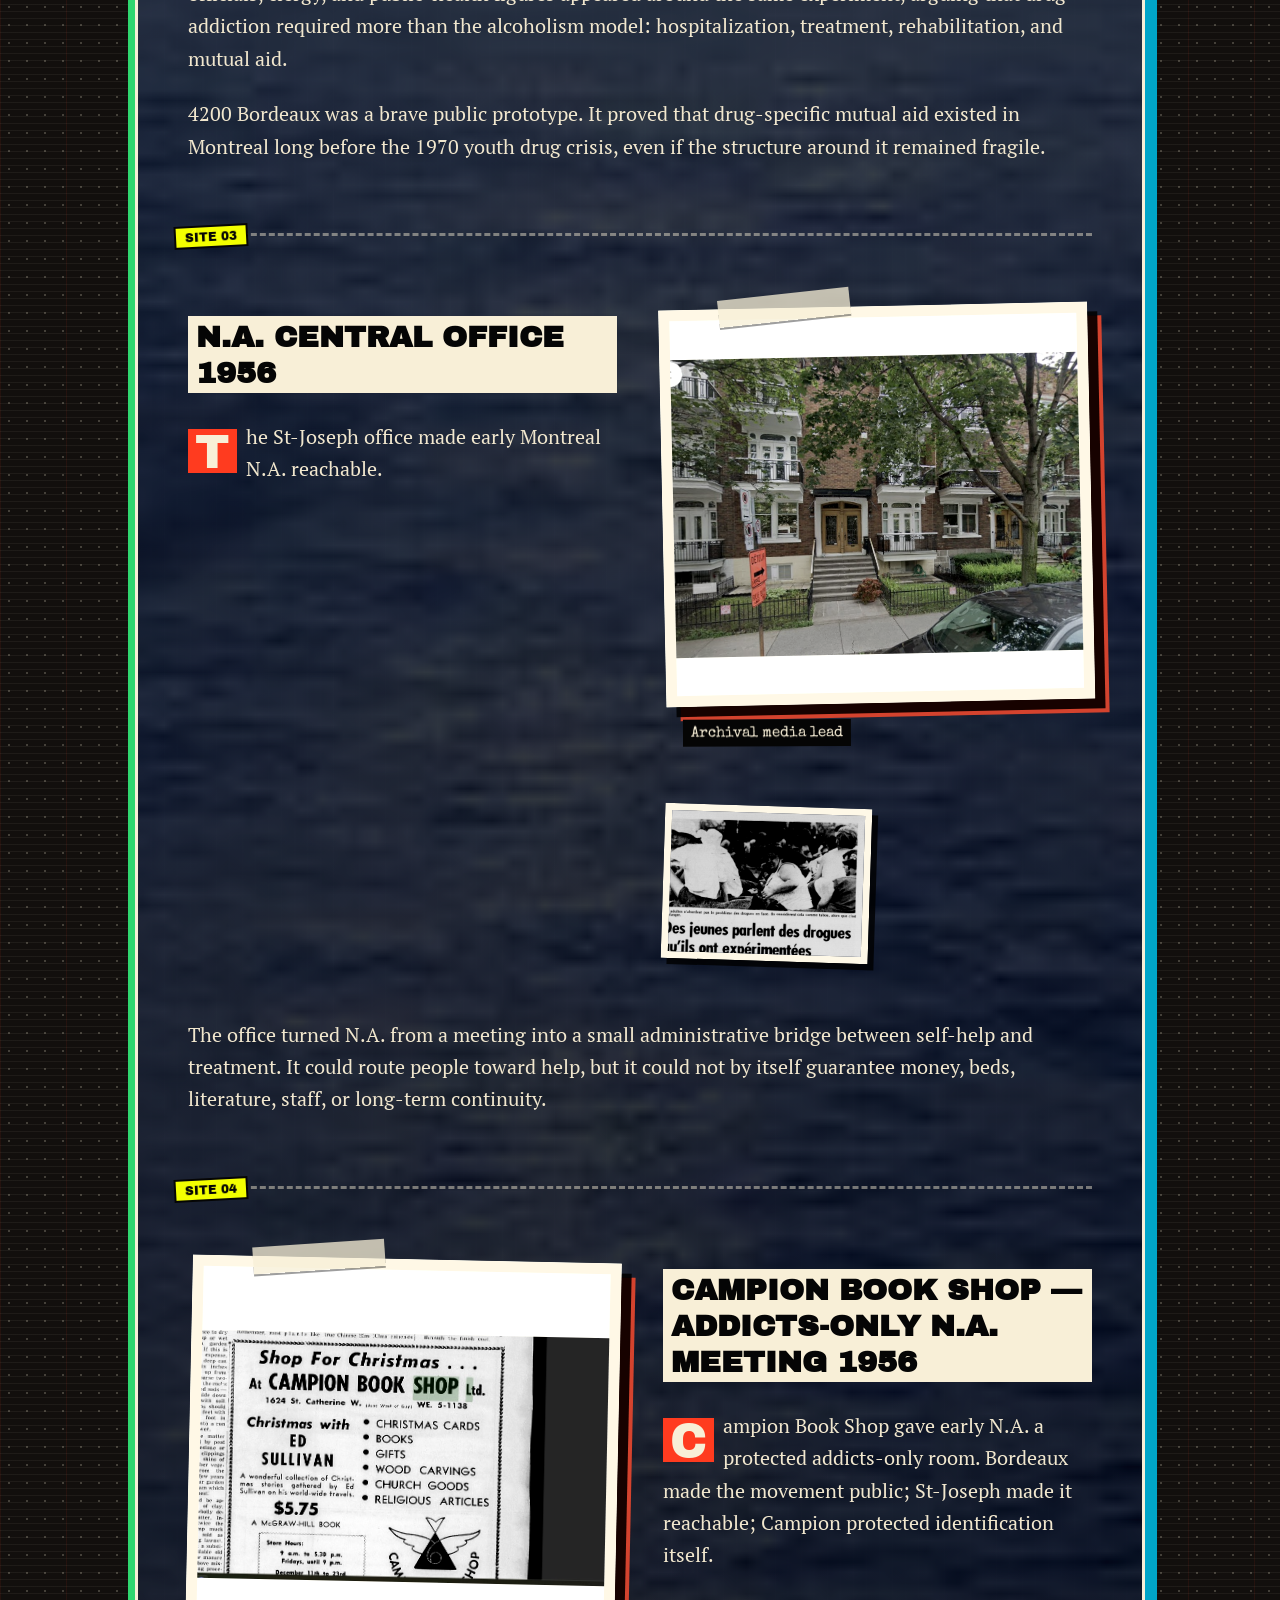
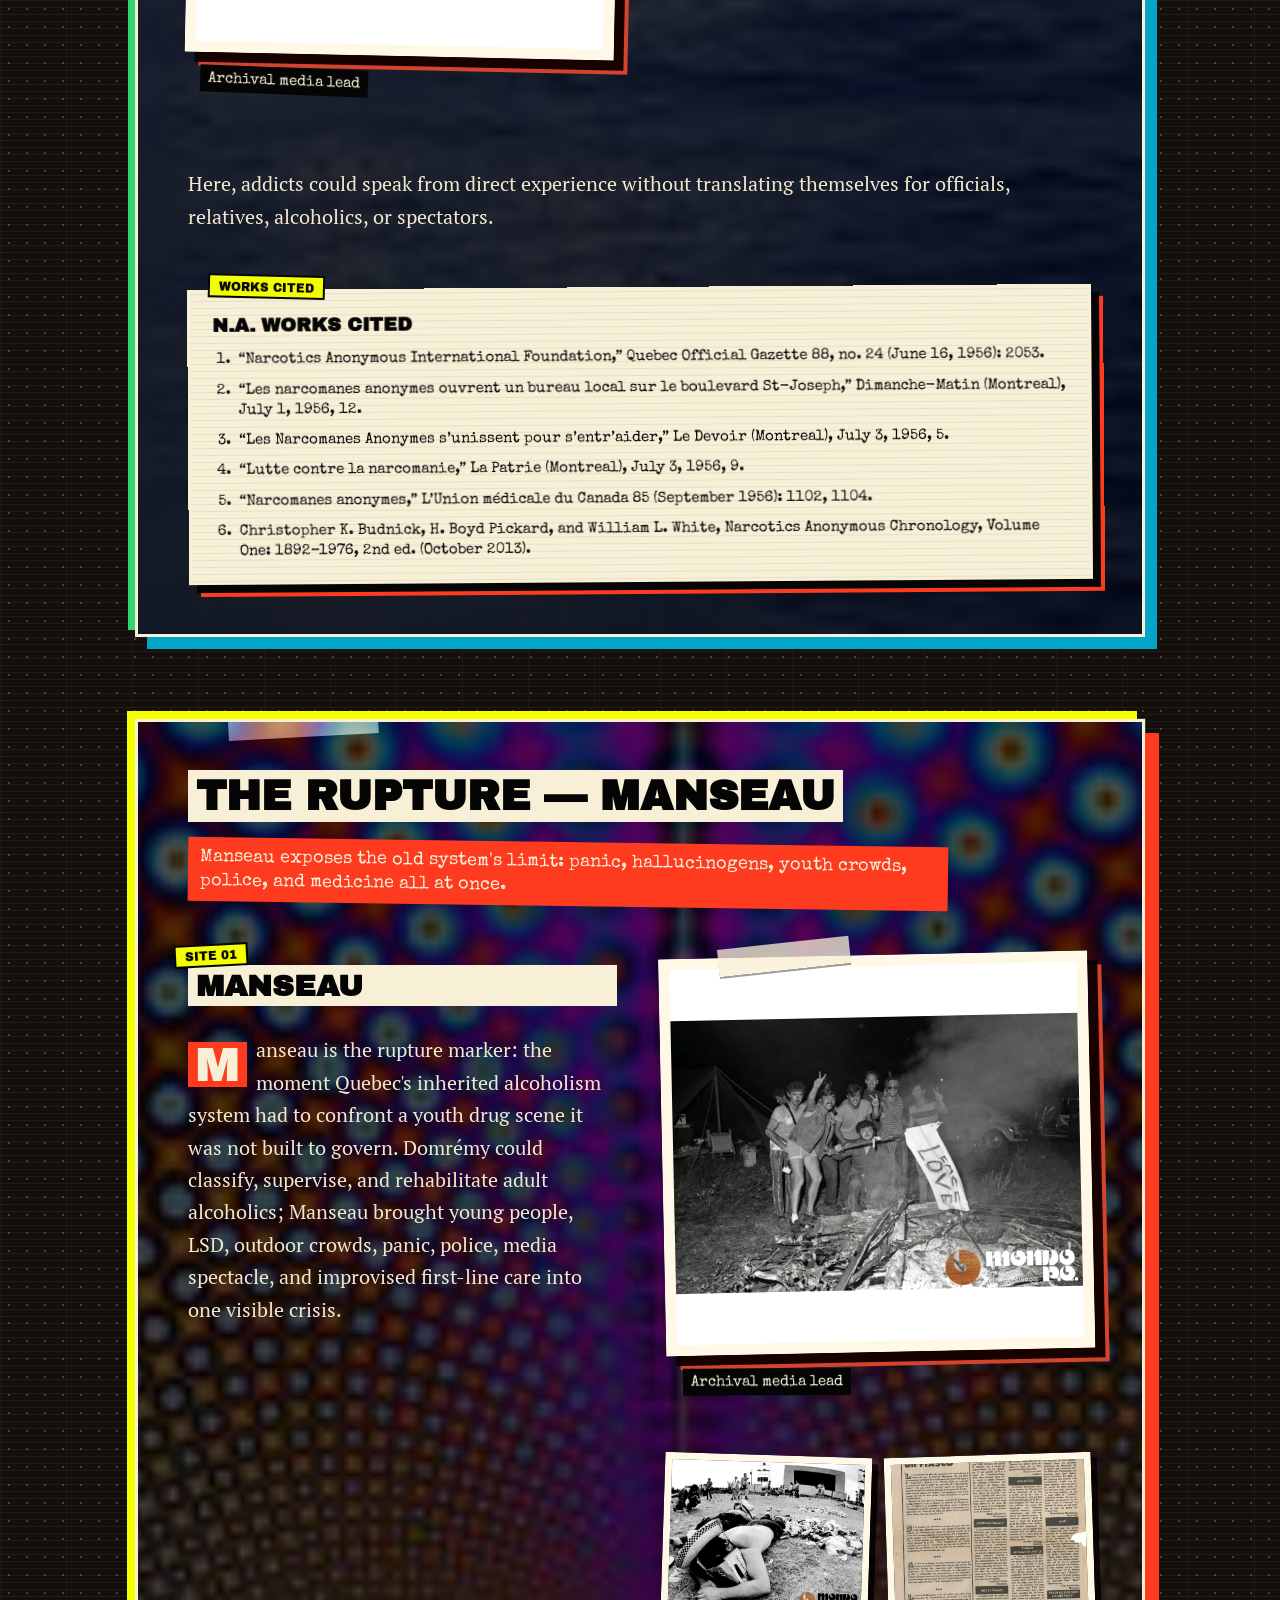
==== commit 5050ce28: "Clean image captions" ====
--- a/index.html
+++ b/index.html
@@ -188,7 +188,7 @@
       </div><div class="column image-column">
         <figure class="media-frame ">
           <img class="" src="assets/supplemental/domremy-le-progres-supplement.png" alt="Domrémy">
-          <figcaption class="illustration-attribution">Le Progrès supplement / Domrémy visual source</figcaption>
+          <figcaption class="illustration-attribution">Le Progrès supplement / Domrémy</figcaption>
         </figure><div class="mini-gallery"><img class="mini-gallery-image" src="assets/supplemental/domremy-maisons-domremy.png" alt="Domrémy supporting image 2"><img class="mini-gallery-image" src="assets/supplemental/domremy-lacordaire-17000.png" alt="Domrémy supporting image 3"><img class="mini-gallery-image" src="assets/supplemental/domremy-alcoolique-question.png" alt="Domrémy supporting image 4"></div></div>
       </div>
       <div class="centered-text-block"><div class="left-aligned-text-block"><p>The Maison d&#x27;Entraide Domrémy began small and disciplined: seven beds, a ten-day cure, detoxification, rest, food, supervision, and moral support. A physician visited, but the chaplain sat near the centre of authority, recruiting patients, directing the house, and holding veto power in the early structure.</p>
@@ -400,7 +400,7 @@
       </div><div class="column image-column">
         <figure class="media-frame ">
           <img class="" src="assets/supplemental/drogue-secours-building.png" alt="Drogue-Secours — Youth Crisis Care">
-          <figcaption class="illustration-attribution">Drogue-Secours building visual source</figcaption>
+          <figcaption class="illustration-attribution">Drogue-Secours building</figcaption>
         </figure><div class="mini-gallery"><img class="mini-gallery-image" src="assets/supplemental/drogue-secours-youth-organism.png" alt="Drogue-Secours — Youth Crisis Care supporting image 2"><img class="mini-gallery-image" src="assets/supplemental/drogue-secours-question.png" alt="Drogue-Secours — Youth Crisis Care supporting image 3"><img class="mini-gallery-image" src="assets/supplemental/drogue-secours-room-care.jpg" alt="Drogue-Secours — Youth Crisis Care supporting image 4"><img class="mini-gallery-image" src="assets/supplemental/drogue-secours-phone.jpg" alt="Drogue-Secours — Youth Crisis Care supporting image 5"><img class="mini-gallery-image" src="assets/supplemental/drogue-secours-203-door.jpg" alt="Drogue-Secours — Youth Crisis Care supporting image 6"></div></div>
       </div>
       <div class="centered-text-block"><div class="left-aligned-text-block"><p>The space was deliberately non-institutional: coloured walls, little furniture, people sitting on the floor and talking. Later accounts show how wide the emergency network became: Drogue-Secours linked callers and visitors to hospital care, the Royal Victoria Hospital, the Youth Clinic on Sainte-Famille, volunteers, student nurses, drug-identification help, and CKGM radio warnings when dangerous drugs circulated.</p>
@@ -426,7 +426,7 @@
         <div class="column image-column">
         <figure class="media-frame ">
           <img class="" src="assets/supplemental/kalatox-listing.png" alt="Kalatox — Rehabilitation After the Bad Trip 1972: 2533 rue Lafontaine, Montréal">
-          <figcaption class="illustration-attribution">Kalatox listing visual source</figcaption>
+          <figcaption class="illustration-attribution">Kalatox listing</figcaption>
         </figure><div class="mini-gallery"><img class="mini-gallery-image" src="assets/kml-media/chapter-15-01.jpg" alt="Kalatox — Rehabilitation After the Bad Trip 1972: 2533 rue Lafontaine, Montréal supporting image 2"><img class="mini-gallery-image" src="assets/kml-media/chapter-15-02.jpg" alt="Kalatox — Rehabilitation After the Bad Trip 1972: 2533 rue Lafontaine, Montréal supporting image 3"></div></div>
       <div class="column text-column">
         <h3 class="heading-2 non-underlined">Kalatox — Rehabilitation After the Bad Trip 1972: 2533 rue Lafontaine, Montréal</h3>
@@ -514,7 +514,7 @@
         
         <figure class="media-frame print-map-frame ">
           <img src="assets/supplemental/mainmise-map.png" alt="LOGOS / Mainmise — underground print as referral infrastructure">
-          <figcaption class="illustration-attribution">Mainmise / LOGOS youth-service map visual source</figcaption>
+          <figcaption class="illustration-attribution">Mainmise / LOGOS youth-service map</figcaption>
         </figure>
         <figure class="media-frame print-network-card ">
           <div class="print-card">
@@ -560,7 +560,7 @@
       </div><div class="column image-column">
         <figure class="media-frame ">
           <img class="" src="assets/supplemental/spera-house.png" alt="Spera">
-          <figcaption class="illustration-attribution">Spera house visual source</figcaption>
+          <figcaption class="illustration-attribution">Spera house</figcaption>
         </figure></div>
       </div>
       <div class="centered-text-block"><div class="left-aligned-text-block"><p>Its name came from the Latin for hope, and its model was built around a hard break from the drug environment. In the Rawdon residence, therapy was collective: shared residence, work, meals, recreation, rules, responsibility, and constant conversation.</p>
@@ -612,7 +612,7 @@
       </div><div class="column image-column">
         <figure class="media-frame ">
           <img class="" src="assets/supplemental/head-and-hands-group.png" alt="Head &amp; Hands">
-          <figcaption class="illustration-attribution">Head &amp; Hands visual source</figcaption>
+          <figcaption class="illustration-attribution">Head &amp; Hands</figcaption>
         </figure></div>
       </div>
       <div class="centered-text-block"><div class="left-aligned-text-block"><p>The response was trust before treatment. Workers met young people in parks, restaurants, clinics, and neighbourhood spaces, listened without moralizing, and gave information so they could make their own decisions. Its drug-and-alcohol education proposal named the lack of informed knowledge about long- and short-term effects, dependence, street-drug uncertainty, prescription misuse, and mixing drugs with alcohol.</p>
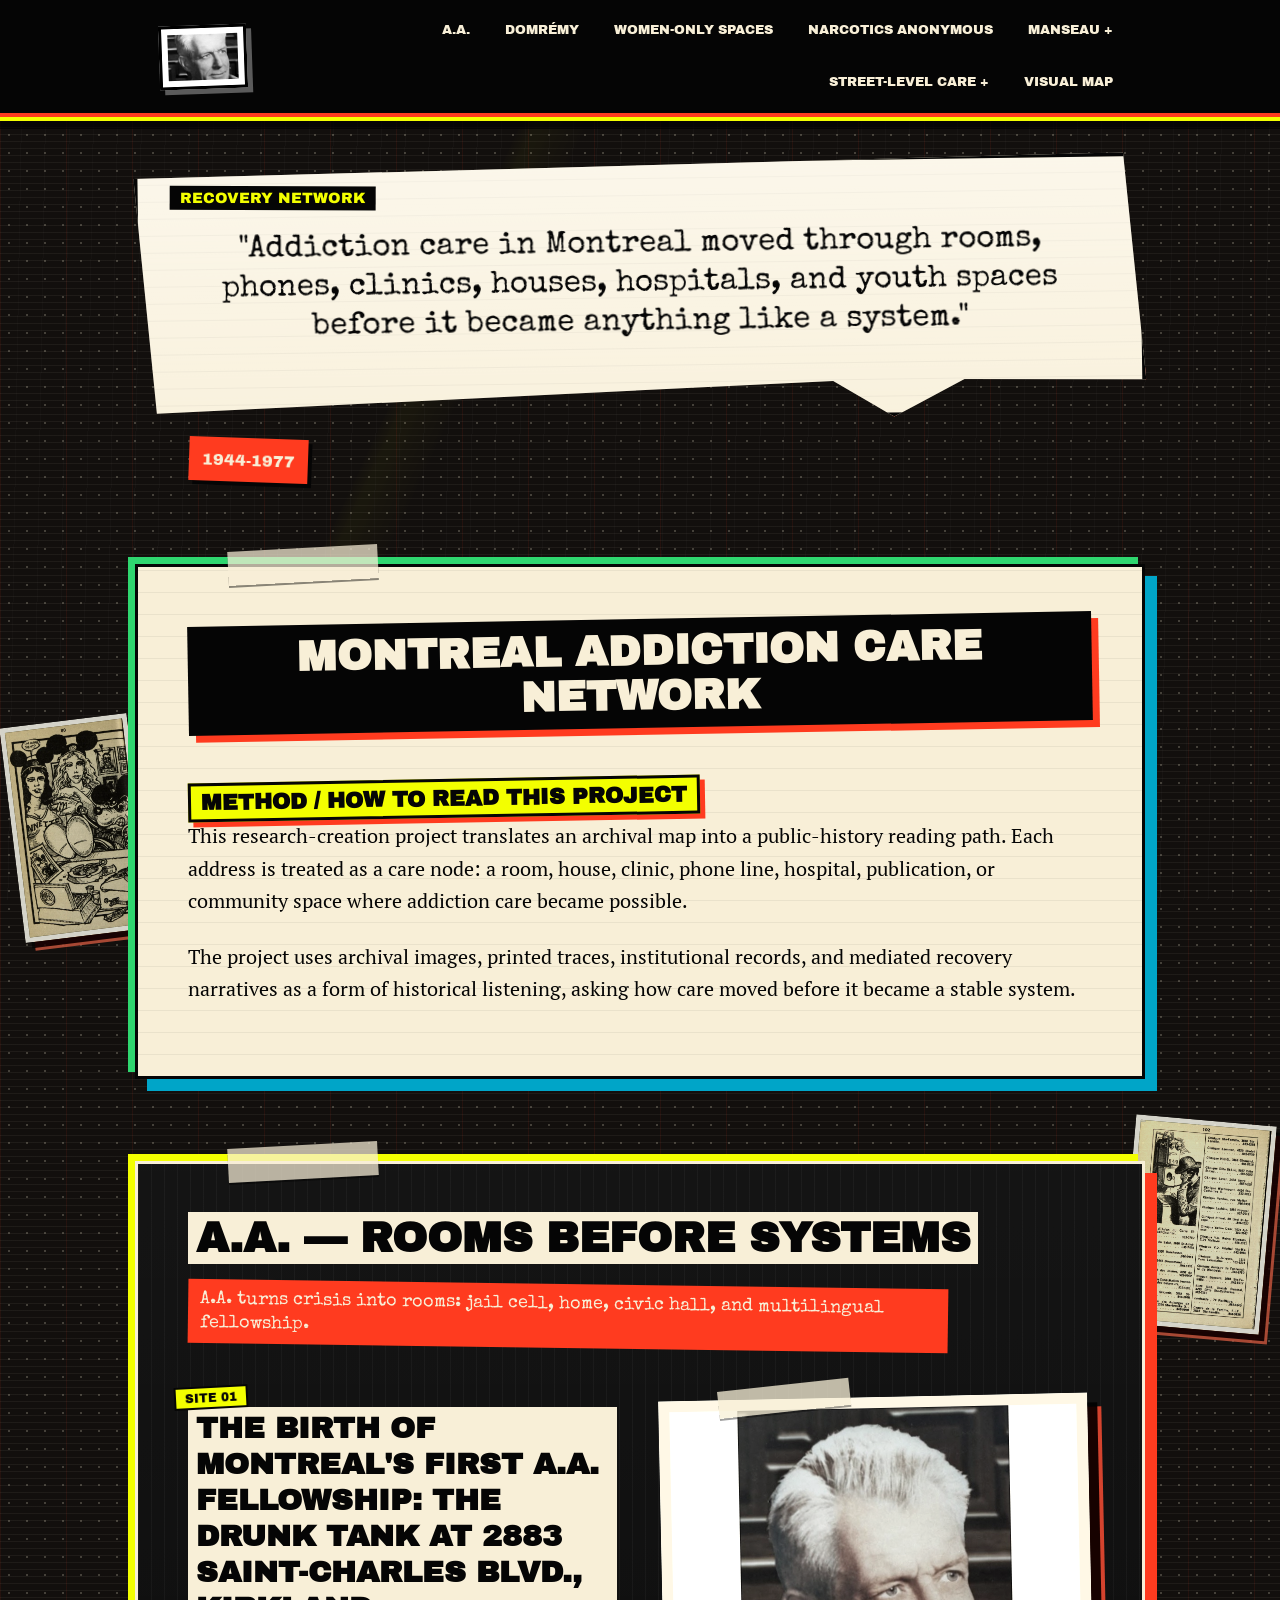
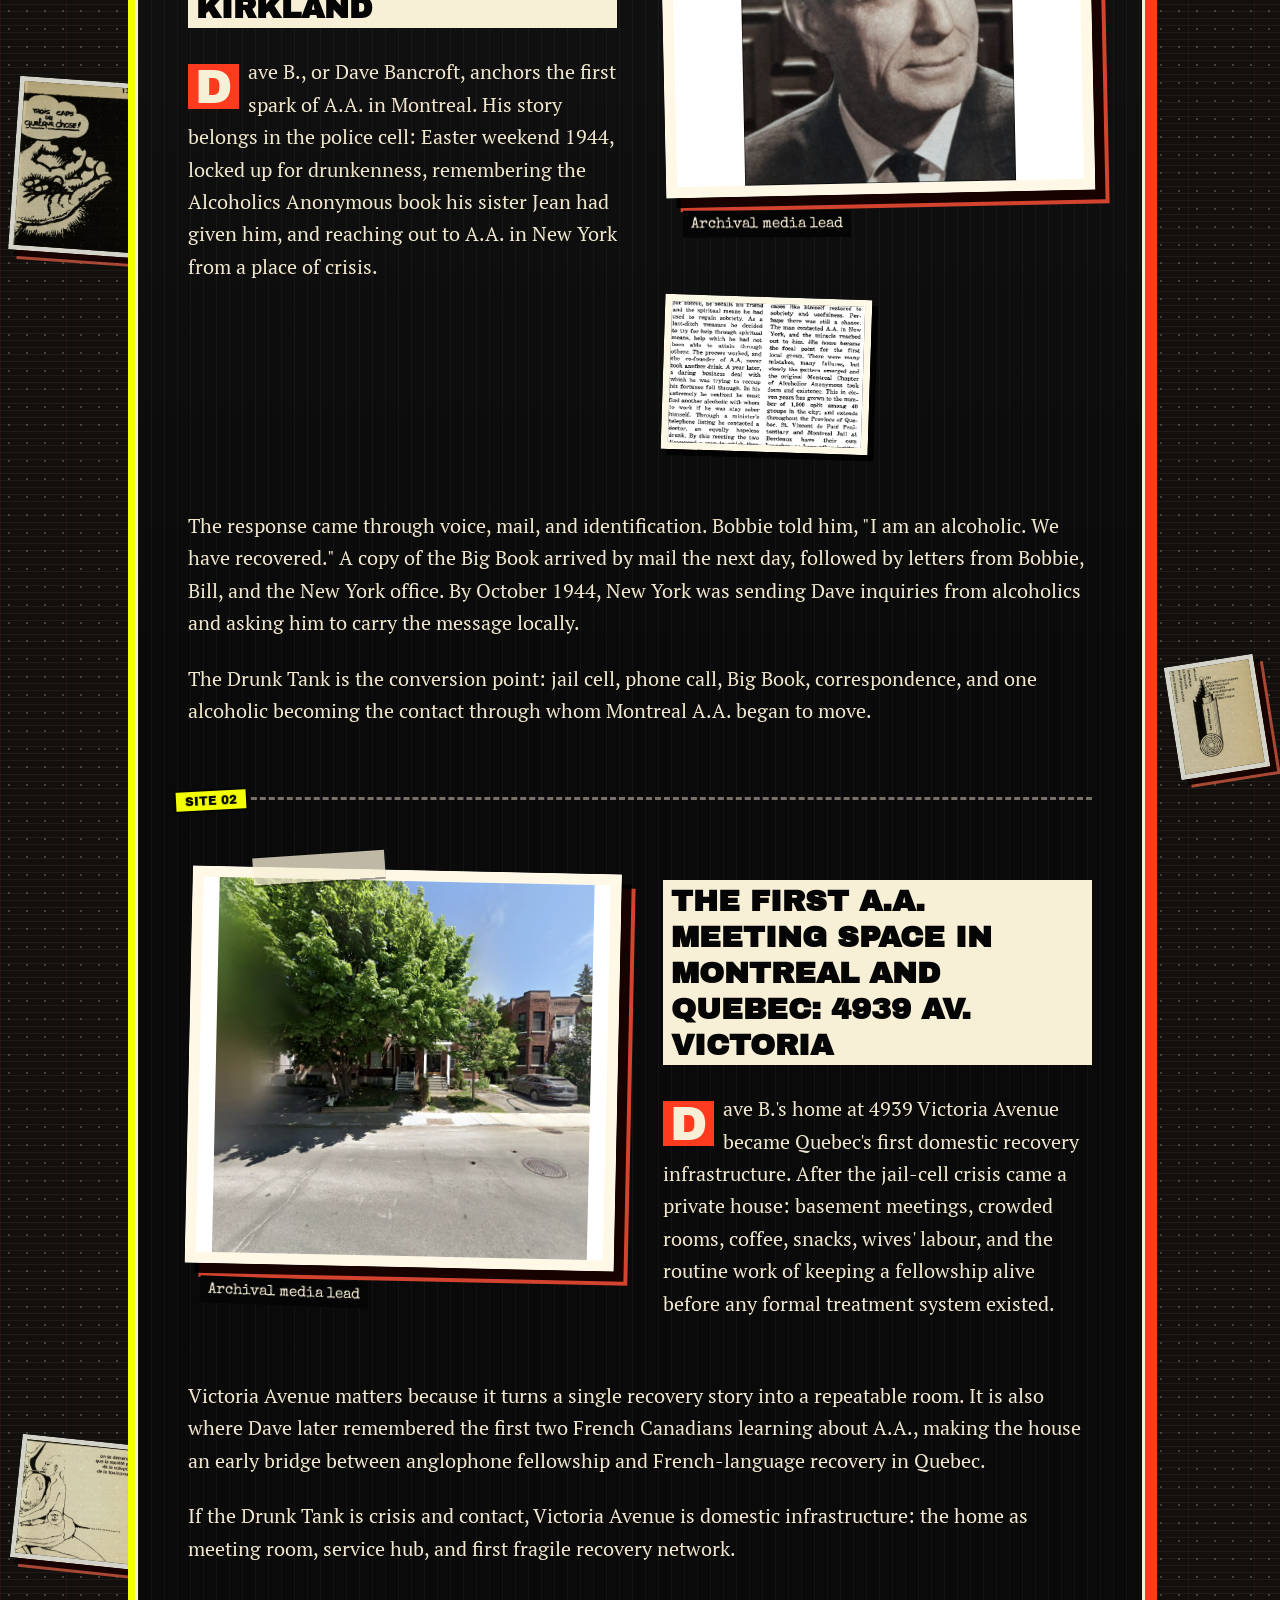
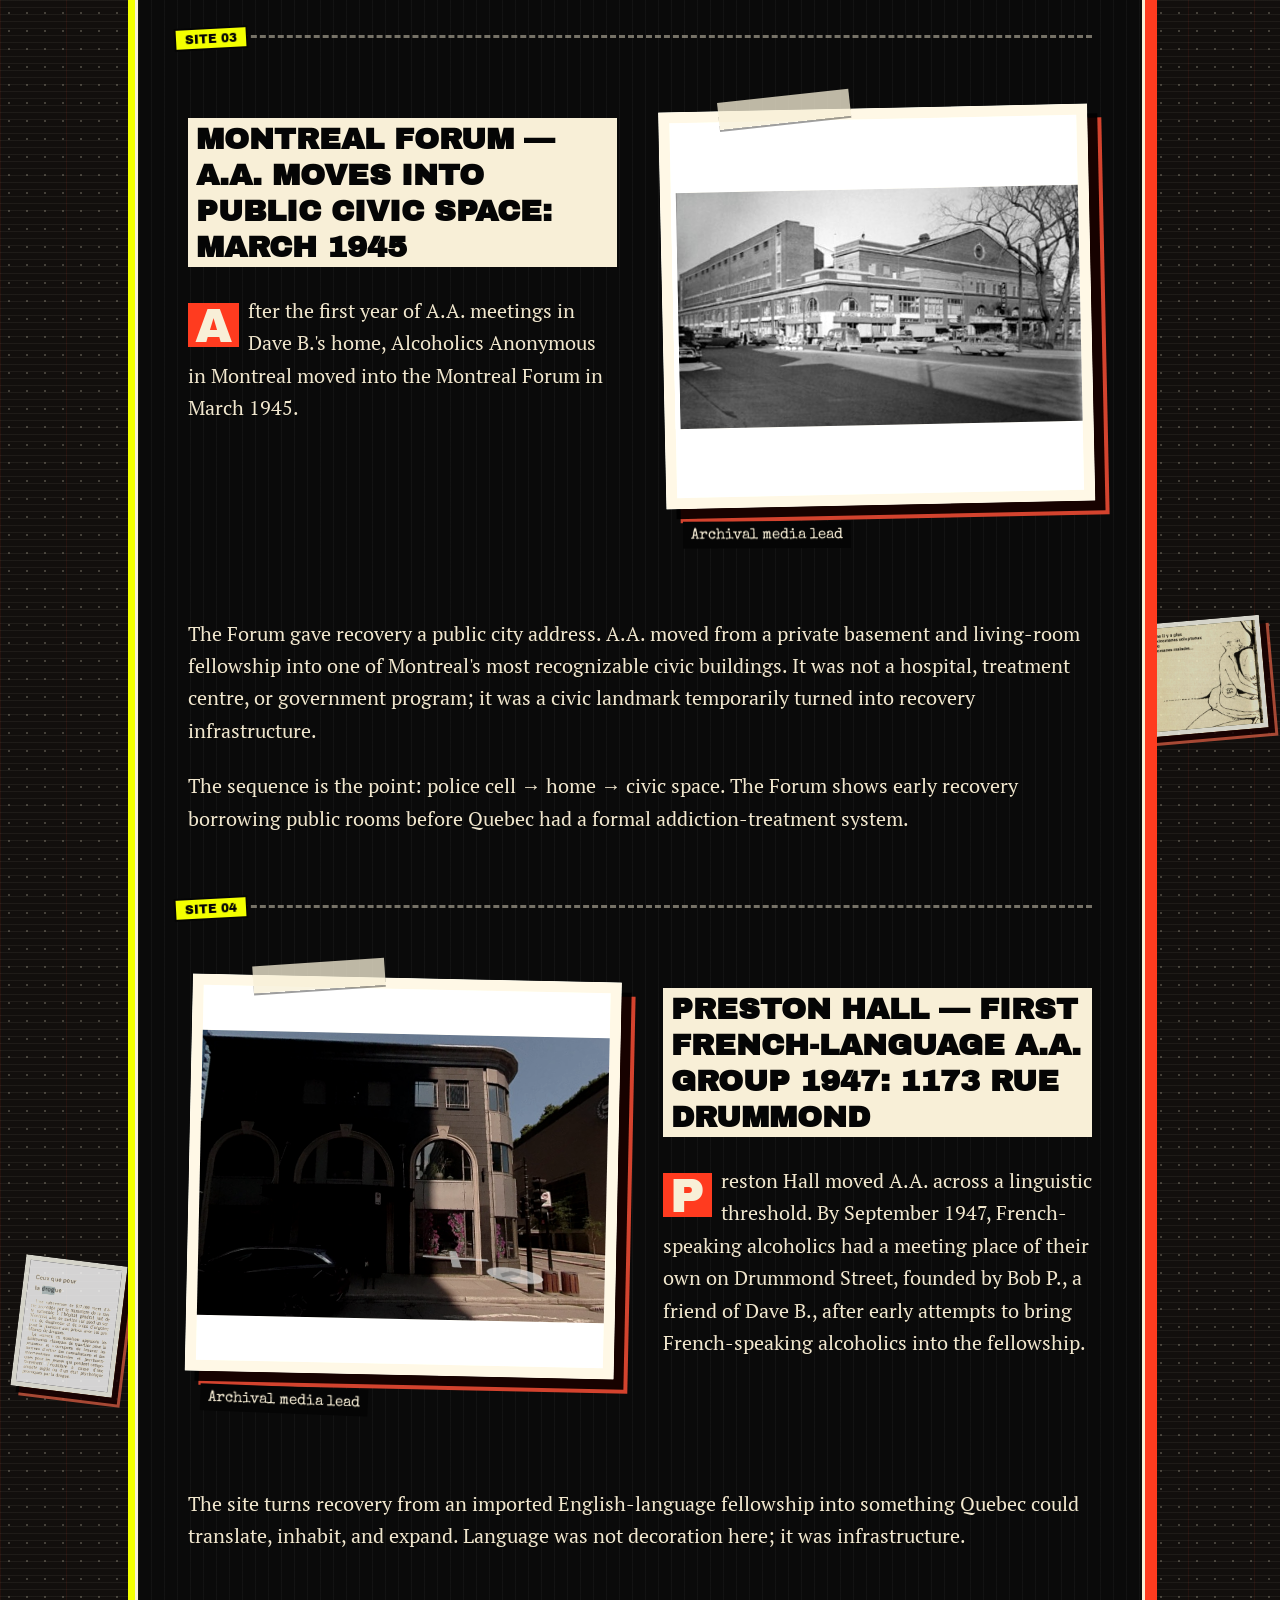
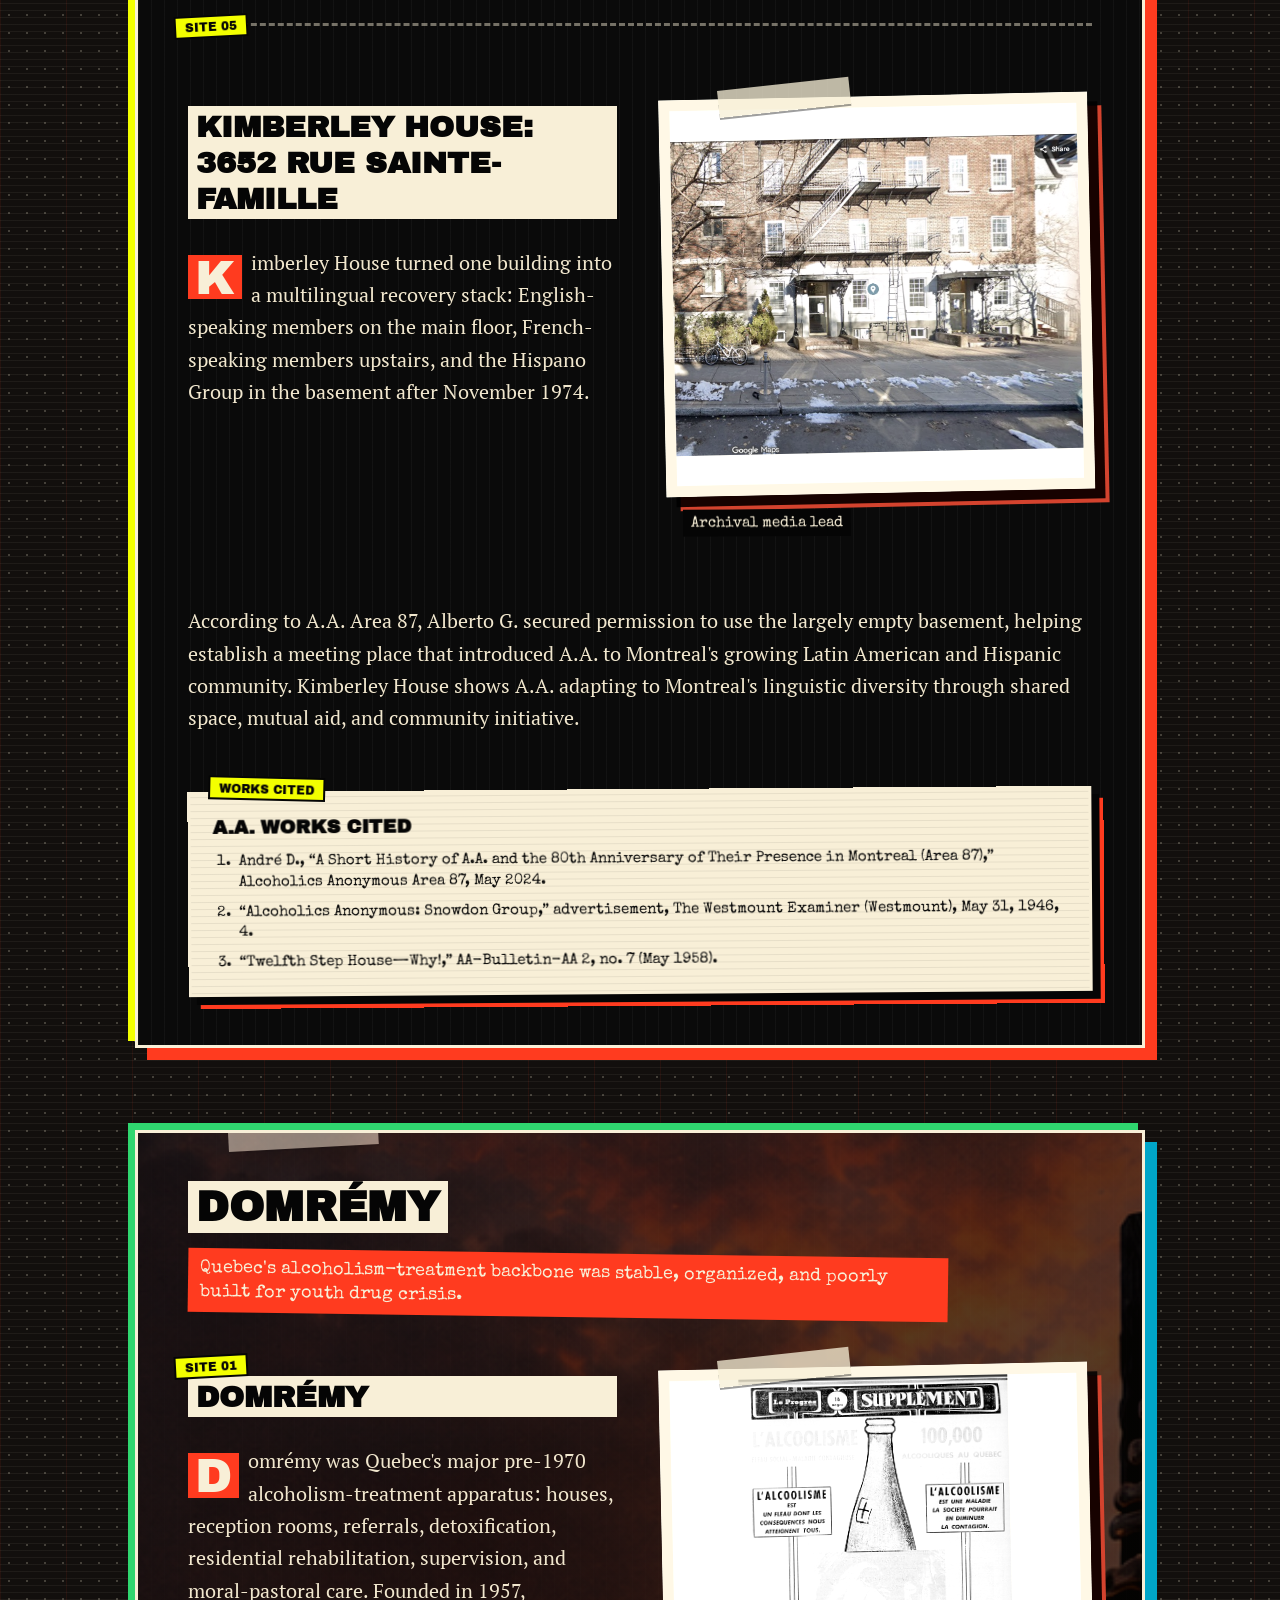
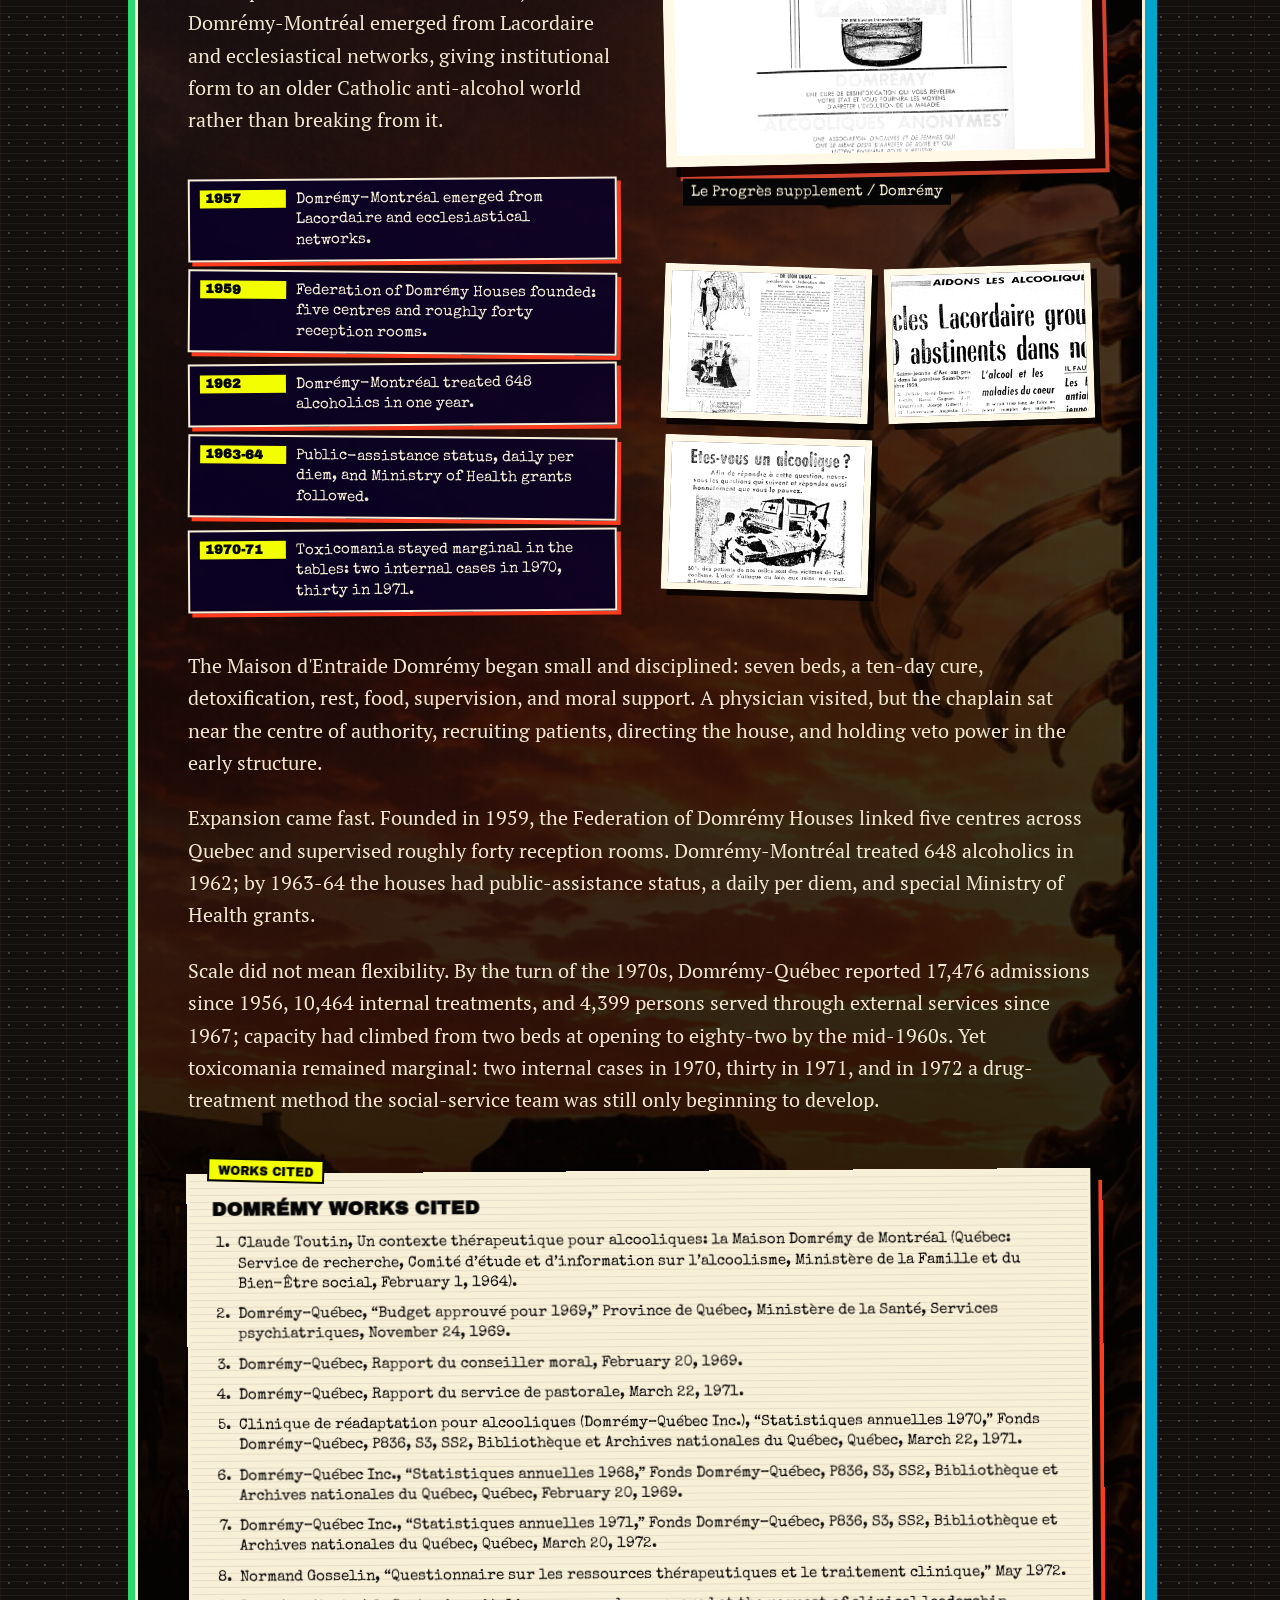
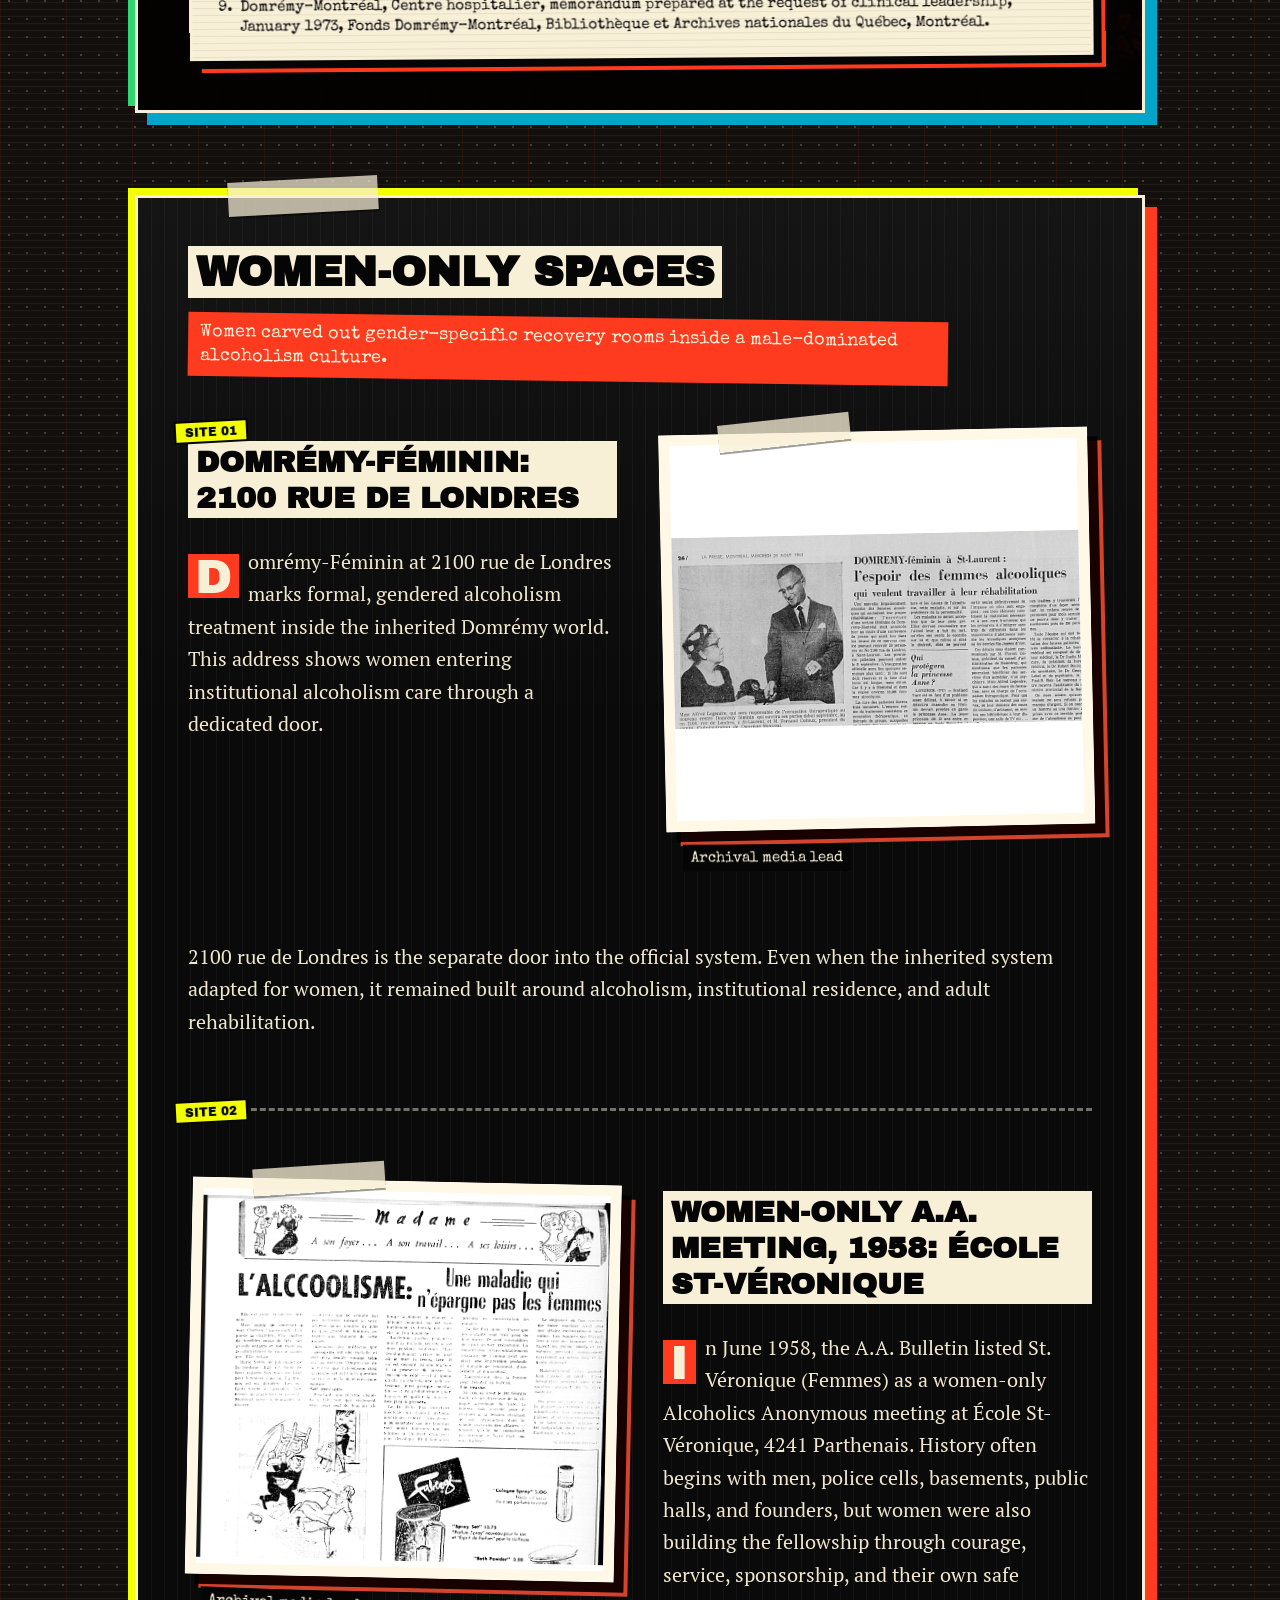
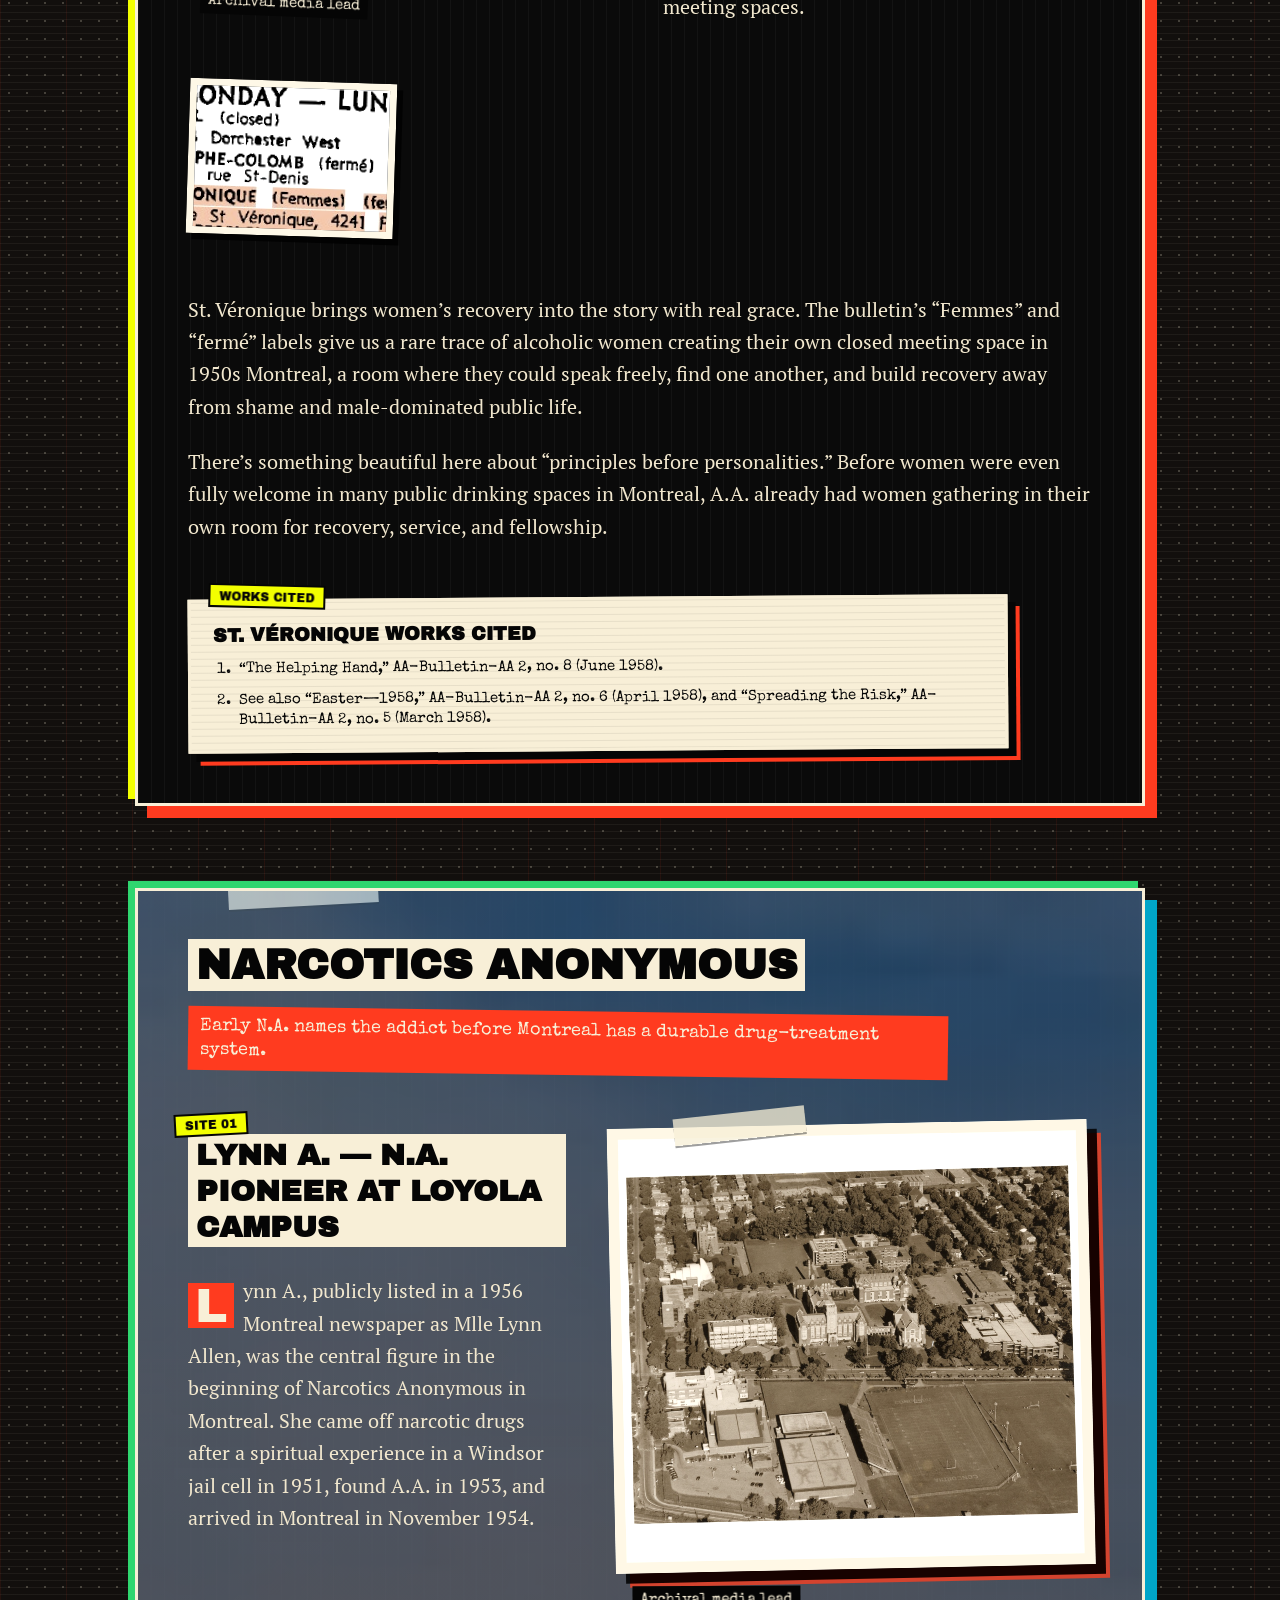
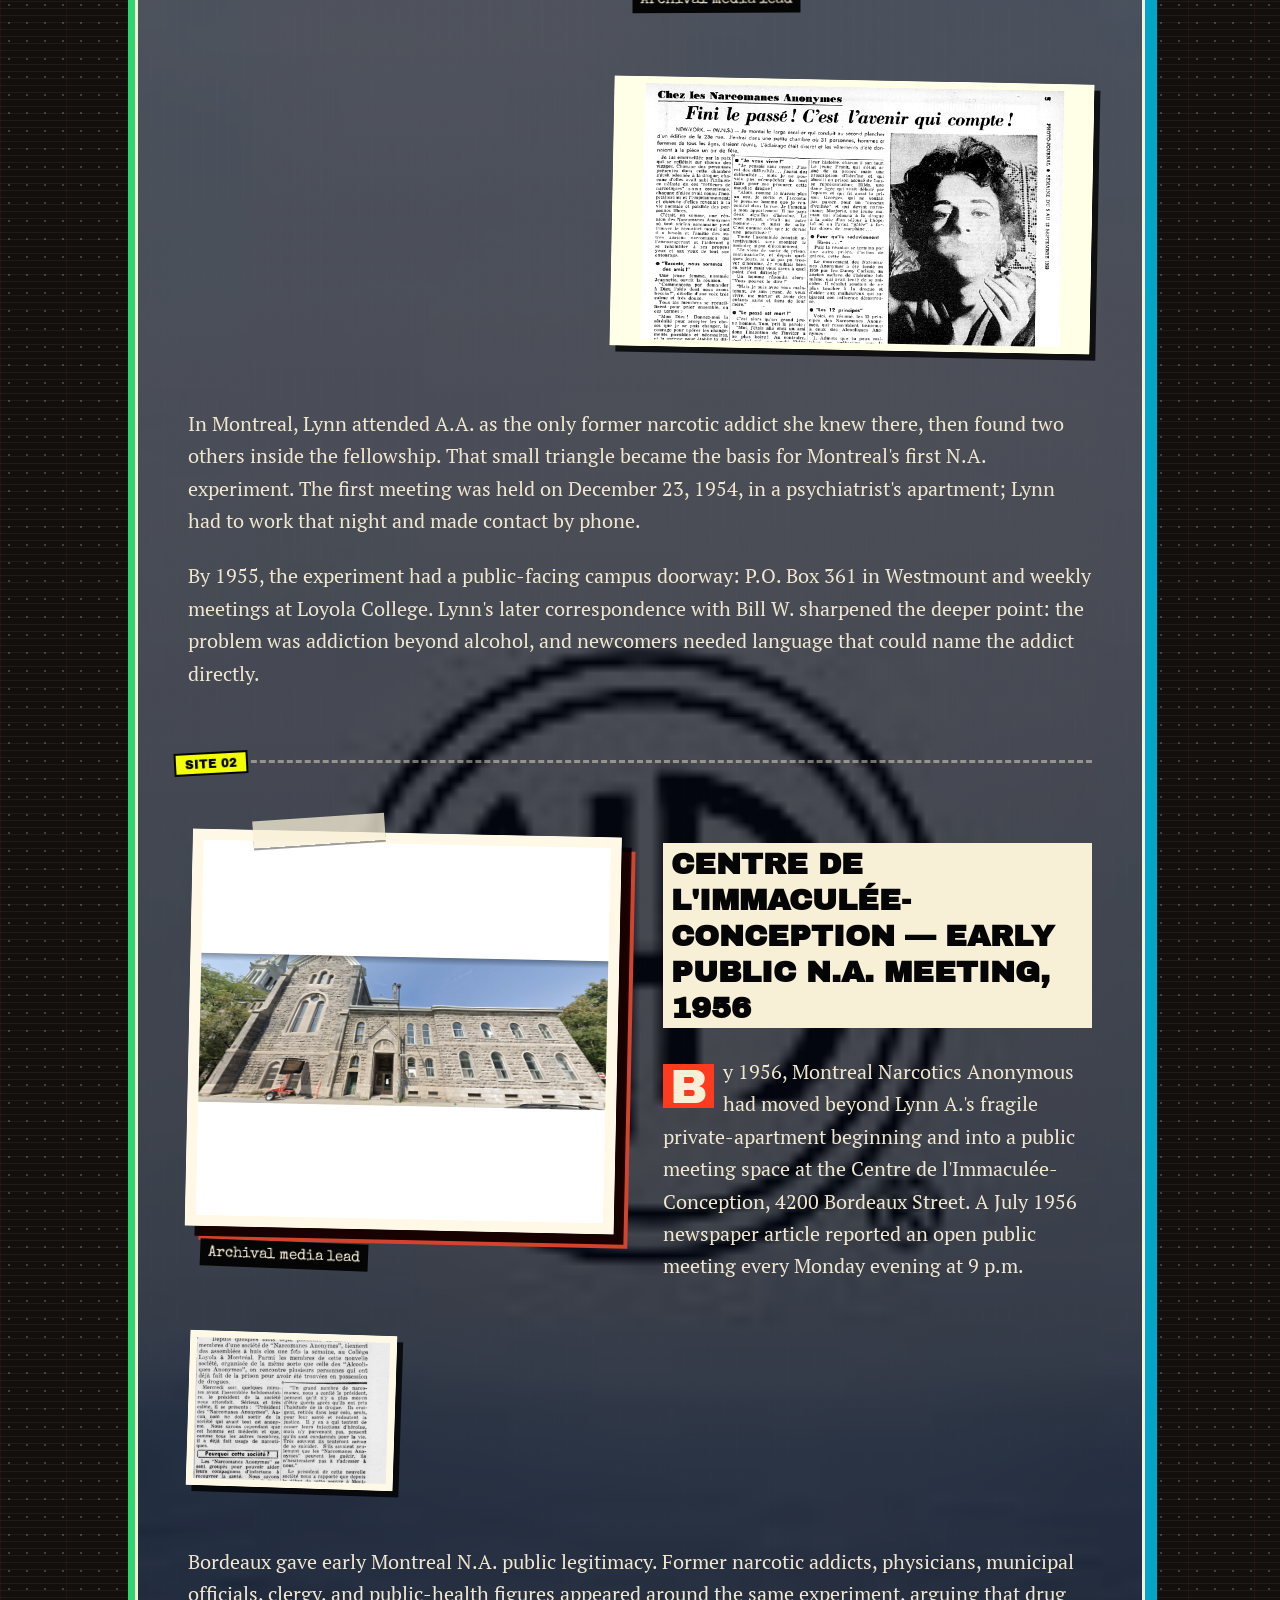
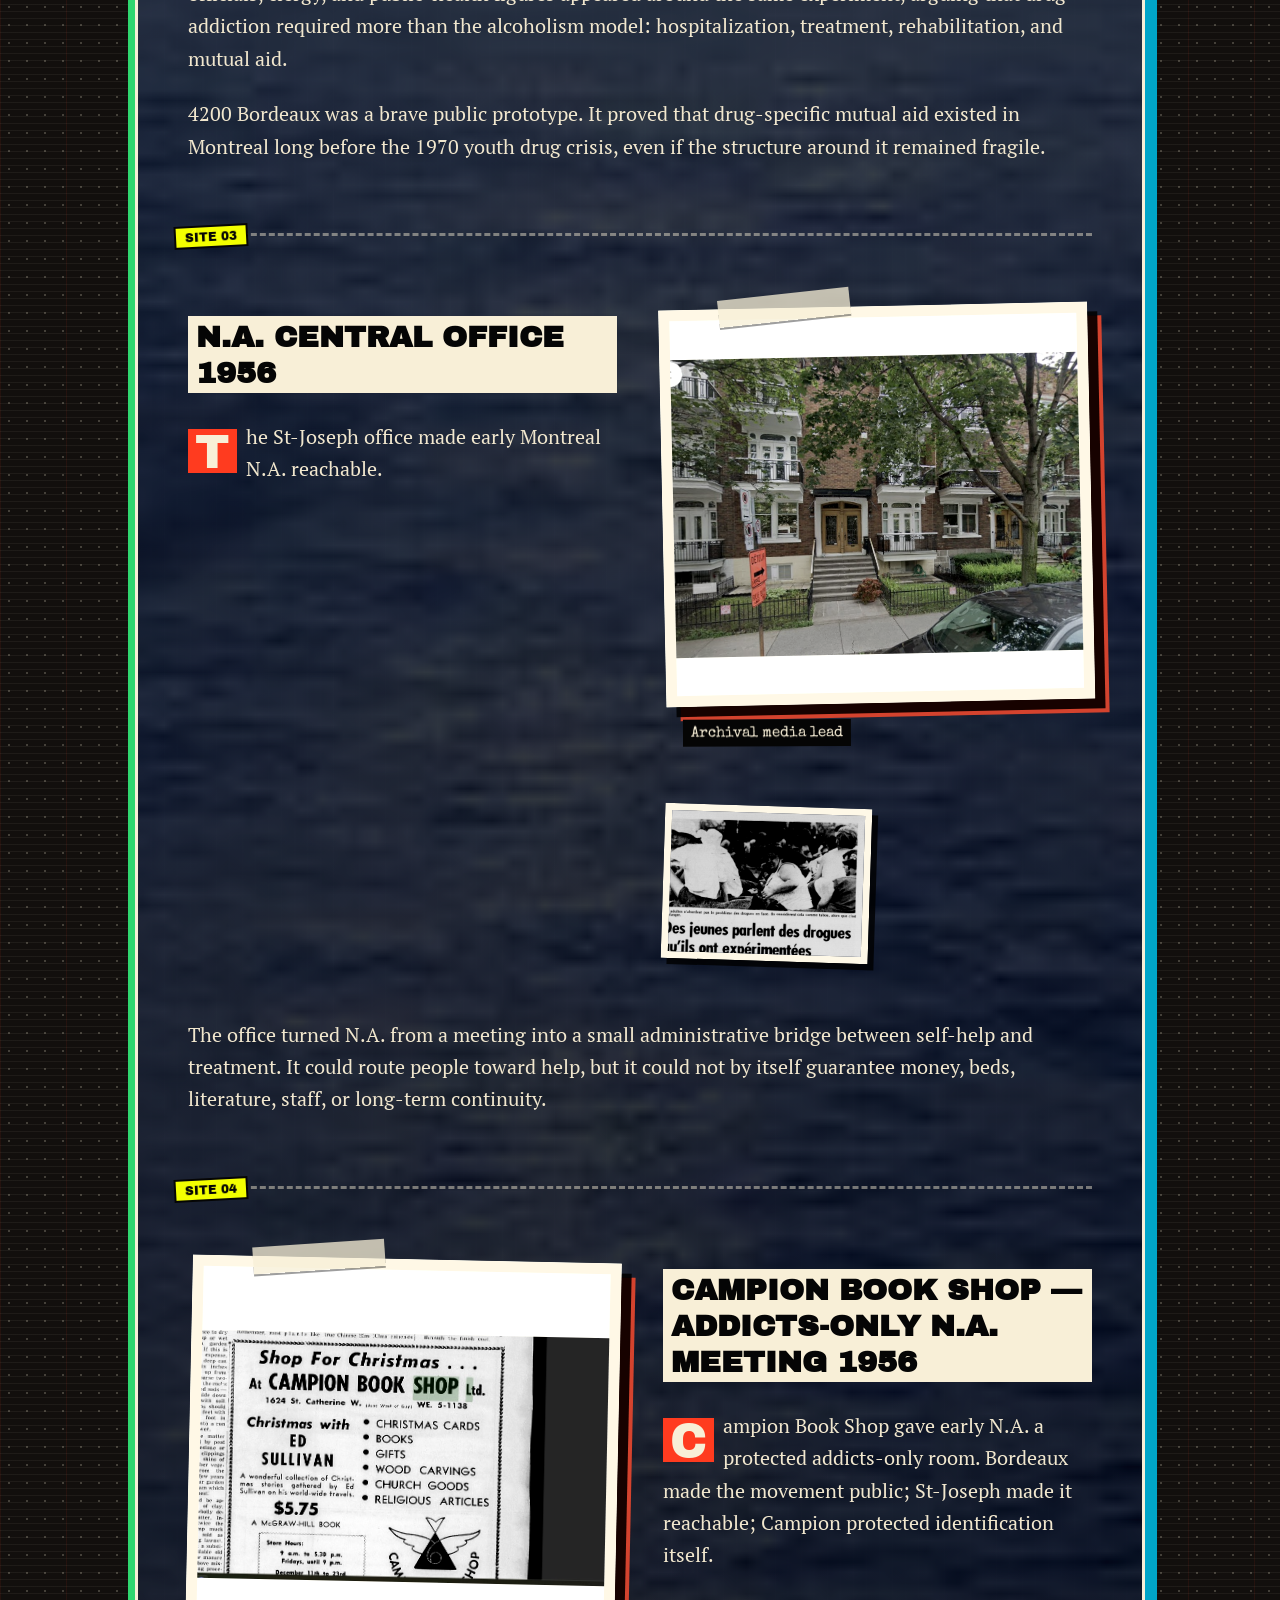
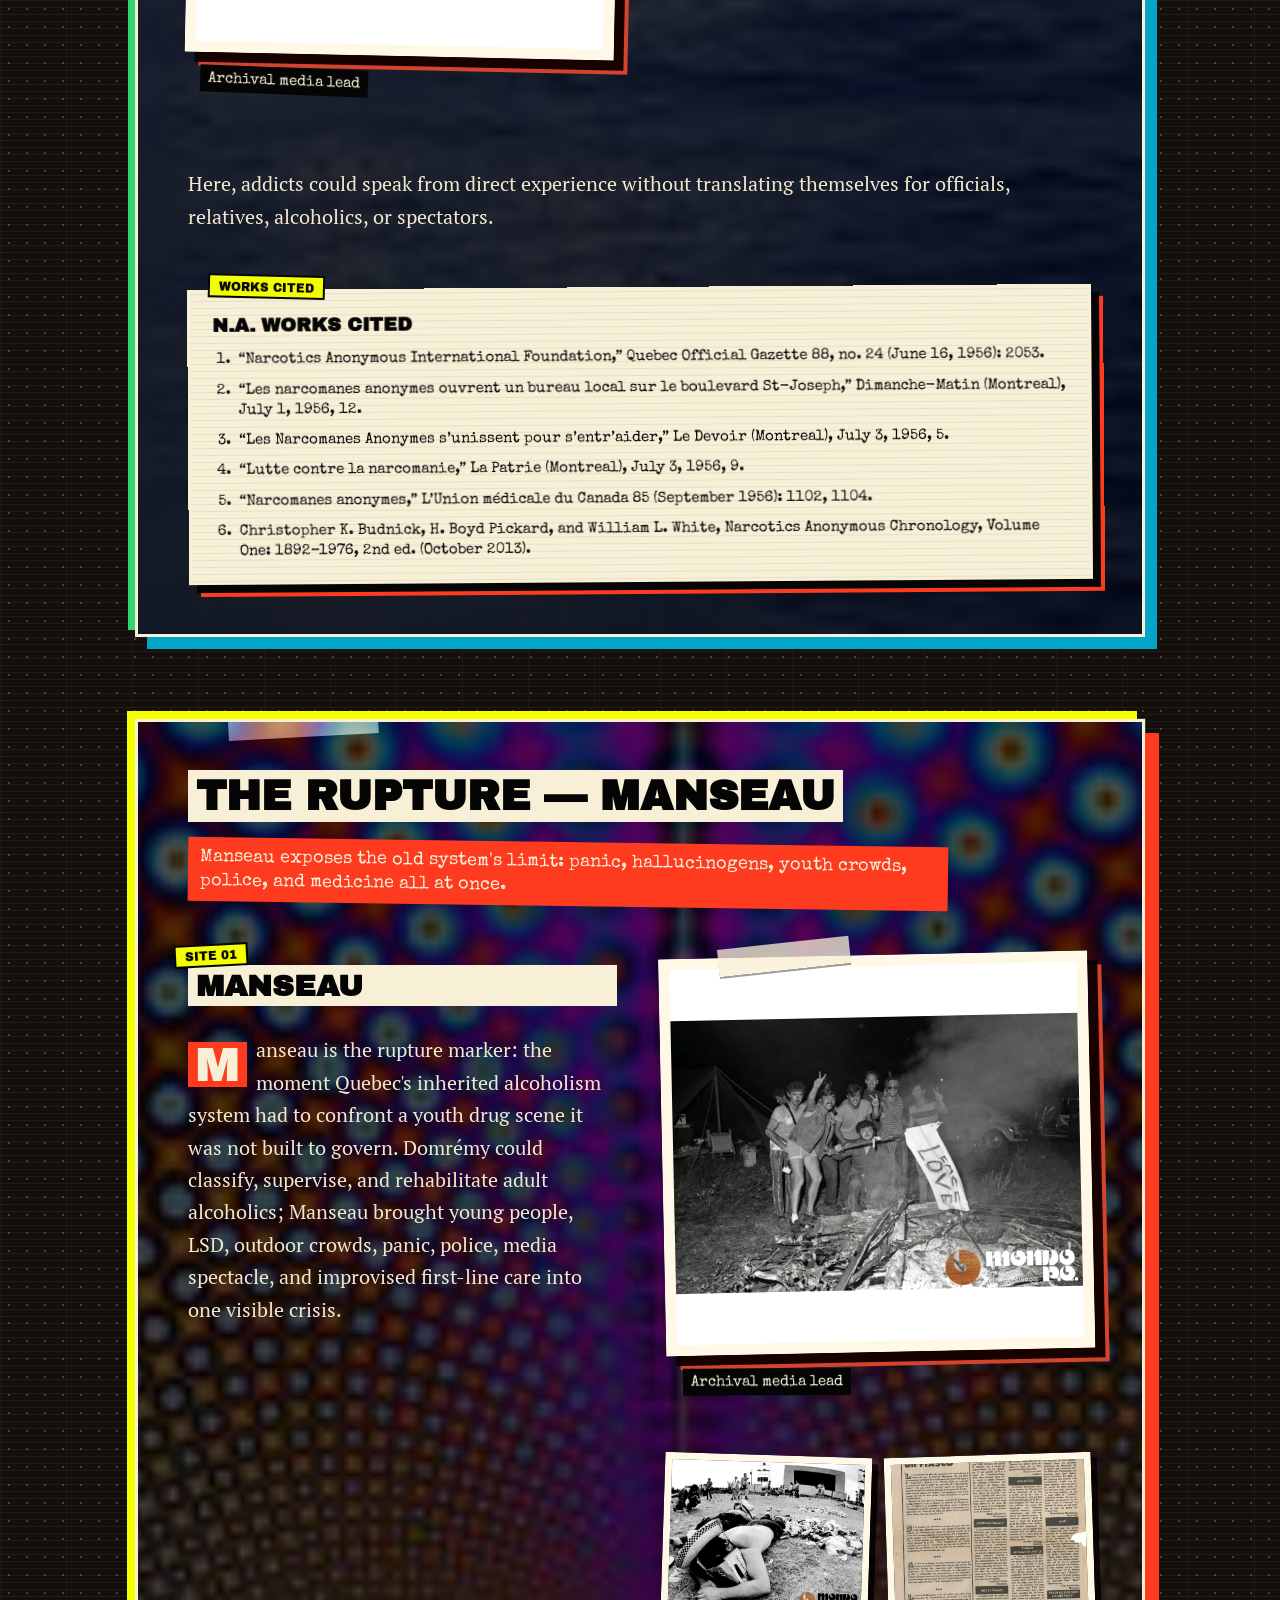
==== commit b0e0fae0: "Rename references panel to visual map" ====
--- a/index.html
+++ b/index.html
@@ -46,7 +46,7 @@
 <a class="nav-dropdown-link" href="#20-head-hands">Head &amp; Hands</a>
           </div>
         </div>
-        <a class="nav-link w-nav-link" href="#references">References</a>
+        <a class="nav-link w-nav-link" href="#visual-map">Visual Map</a>
       </nav>
     </div>
   </header>
@@ -643,13 +643,13 @@
       </div>
     </section>
 
-    <section class="topic-container references-panel" id="references">
-      <h2 class="heading">References</h2>
+    <section class="topic-container references-panel" id="visual-map">
+      <h2 class="heading">Visual Map</h2>
       <div class="centered-text-block">
         <div class="left-aligned-text-block">
-          <p>Built from the Montreal Addiction Care Network research map. Selected works cited appear under the relevant sections; archival image rights remain under review.</p>
+          <p>The visual map is the geographic layer underneath this reading path. Open it to see the full Montreal Addiction Care Network as addresses, routes, and care nodes.</p>
         </div>
-        <a class="button w-button" href="https://www.google.com/maps/d/u/1/viewer?hl=en&amp;mid=1QaI6VnLTjMnjhdKaEtYxANPUPffSrMM&amp;ll=45.90945072813548%2C-72.93550325000002&amp;z=9" target="_blank" rel="noopener">Open research map</a>
+        <a class="button w-button" href="https://www.google.com/maps/d/u/1/viewer?hl=en&amp;mid=1QaI6VnLTjMnjhdKaEtYxANPUPffSrMM&amp;ll=45.90945072813548%2C-72.93550325000002&amp;z=9" target="_blank" rel="noopener">Open visual map</a>
       </div>
     </section>
   </main>
